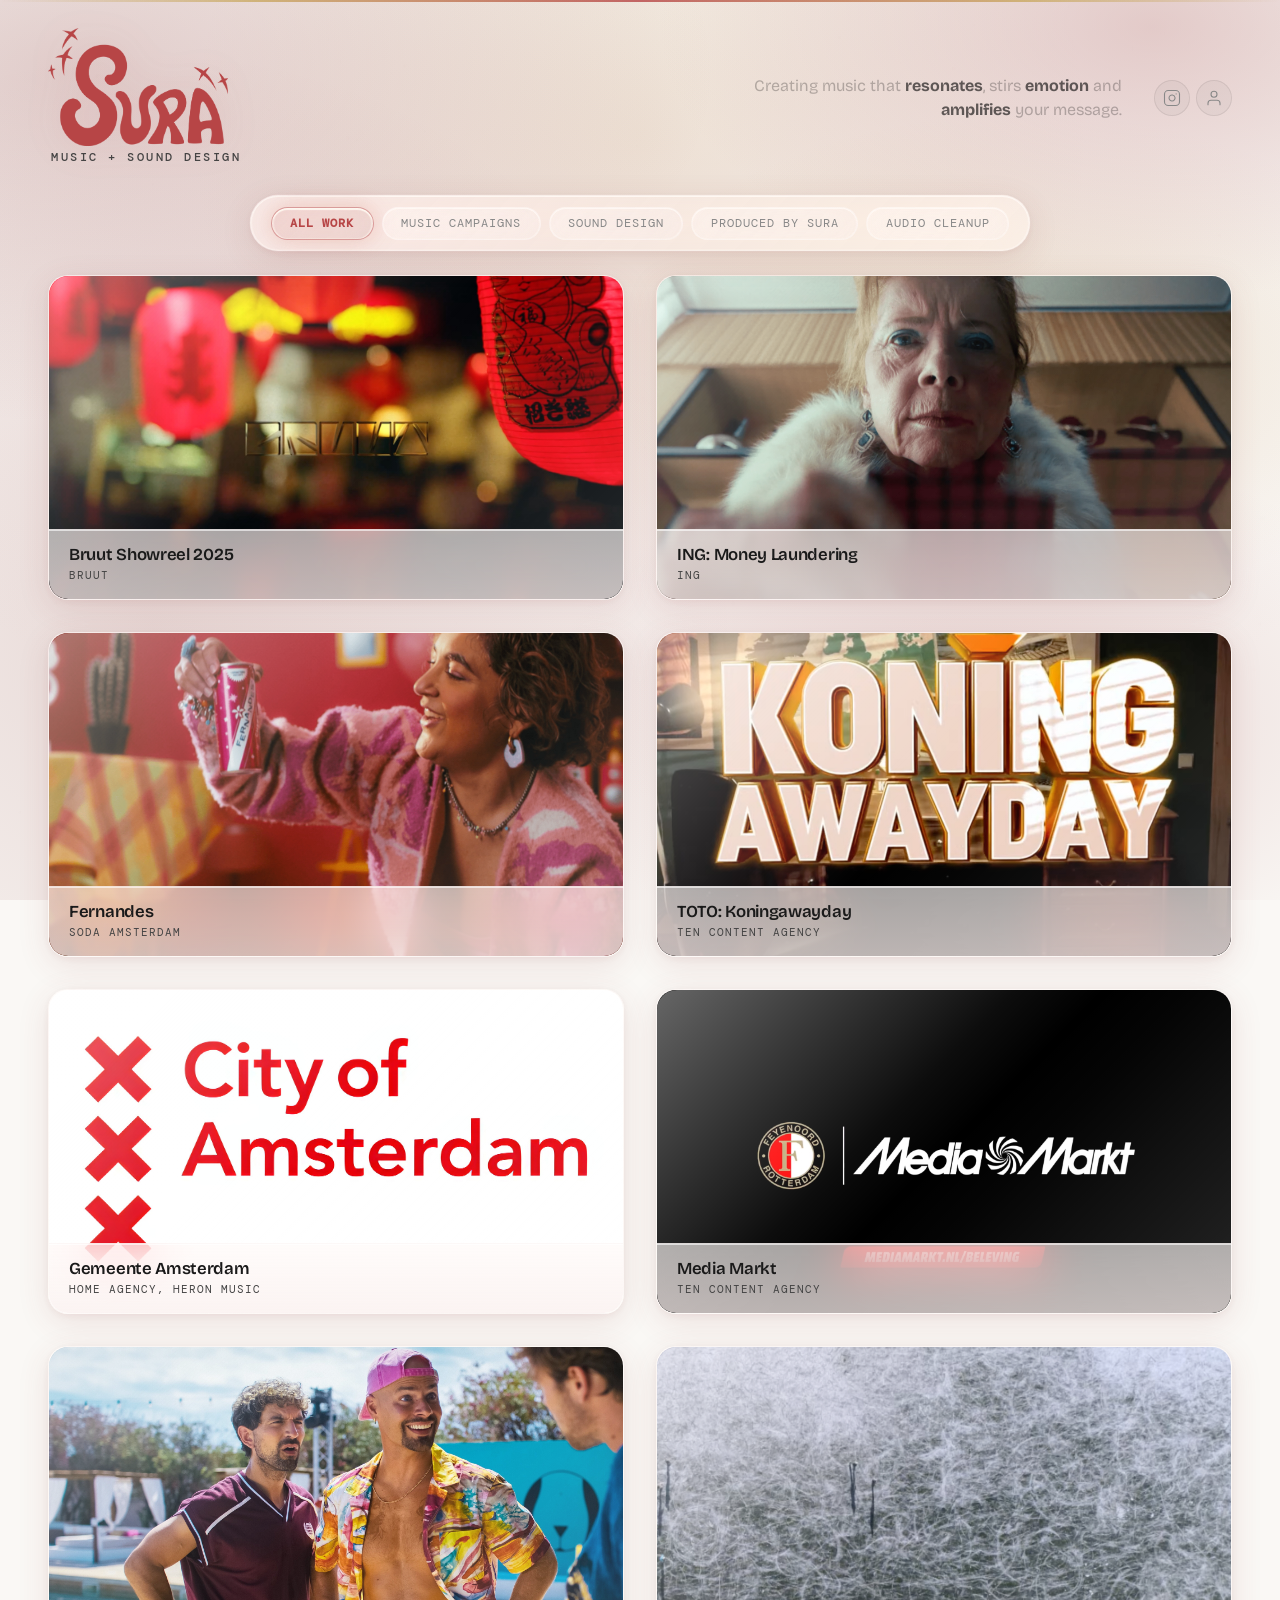
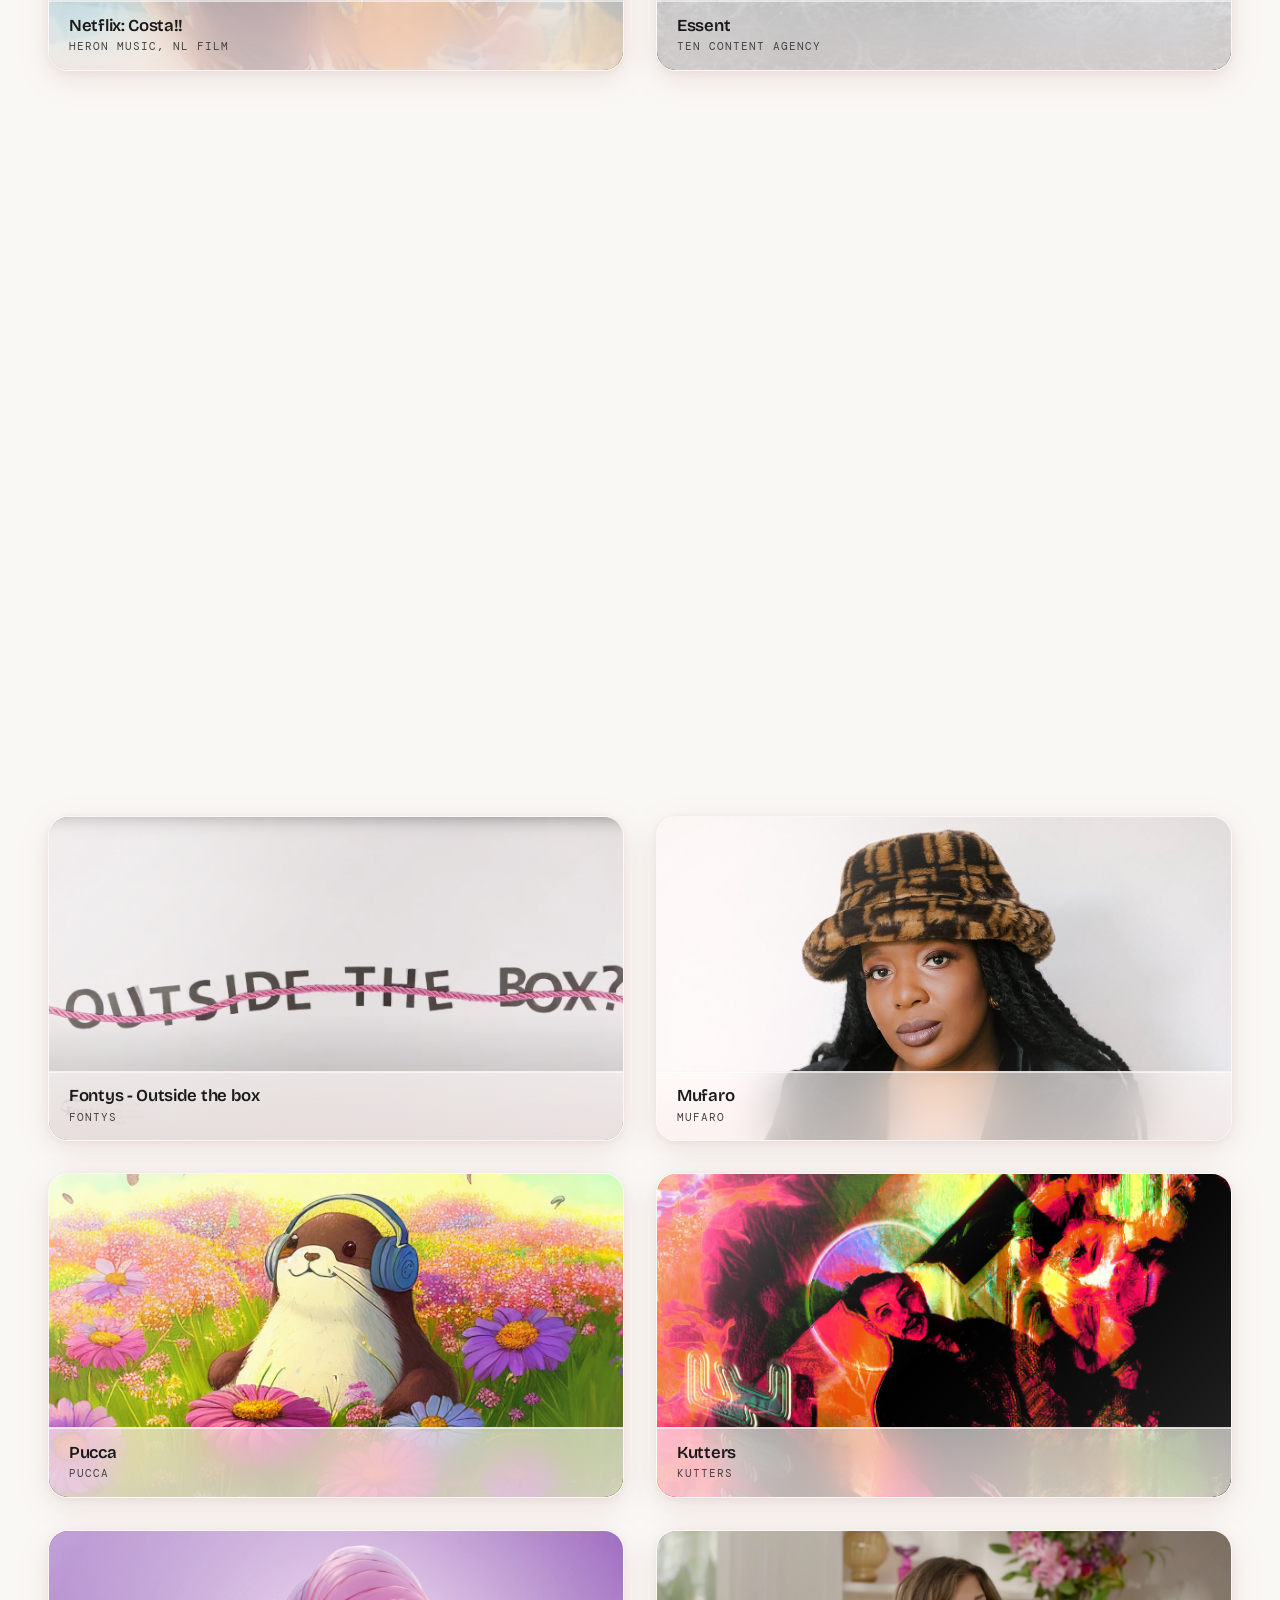
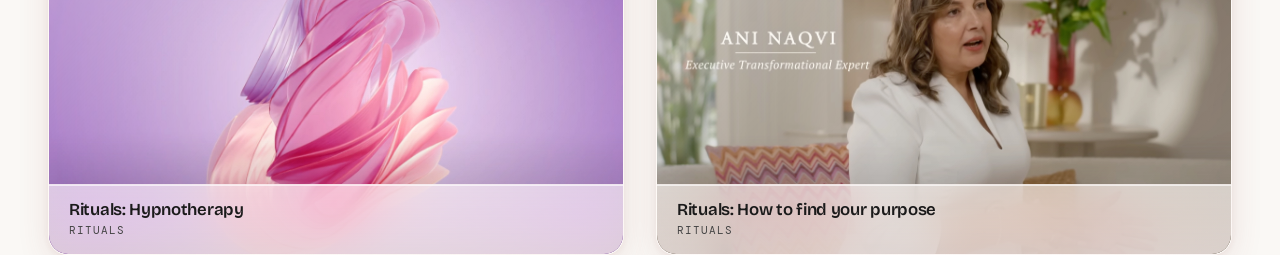
==== index.html @ f1d0661a "Add files via upload" ====
<!DOCTYPE html>
<html lang="en">
<head>
    <meta charset="UTF-8">
    <meta name="viewport" content="width=device-width, initial-scale=1.0">
    <title>Made By Sura — Music + Sound Design</title>
    <meta name="description" content="Sura creates music that resonates, stirs emotion and amplifies your message. Music composition and sound design for commercials, film, and digital content.">
    <meta property="og:title" content="Made By Sura — Music + Sound Design">
    <meta property="og:description" content="Creating music that resonates, stirs emotion and amplifies your message.">
    <meta property="og:image" content="assets/images/sura-logo-red.png">
    <meta property="og:type" content="website">
    <link rel="stylesheet" href="styles.css">
    <link rel="preconnect" href="https://fonts.googleapis.com">
    <link rel="preconnect" href="https://fonts.gstatic.com" crossorigin>
    <link href="https://fonts.googleapis.com/css2?family=Bricolage+Grotesque:opsz,wght@12..96,200..800&family=Plus+Jakarta+Sans:wght@200;300;400;500;600;700;800&family=DM+Mono:ital,wght@0,300;0,400;0,500;1,300;1,400;1,500&display=swap" rel="stylesheet" media="print" onload="this.media='all'">
    <noscript><link href="https://fonts.googleapis.com/css2?family=Bricolage+Grotesque:opsz,wght@12..96,200..800&family=Plus+Jakarta+Sans:wght@200;300;400;500;600;700;800&family=DM+Mono:ital,wght@0,300;0,400;0,500;1,300;1,400;1,500&display=swap" rel="stylesheet"></noscript>
    <link rel="dns-prefetch" href="https://www.youtube.com">
    <link rel="dns-prefetch" href="https://vimeo.com">
    <link rel="dns-prefetch" href="https://open.spotify.com">
    <link rel="preload" as="image" href="assets/images/sura-logo-red.png">
    <link rel="icon" type="image/png" href="assets/images/sura-logo-red.png">
    <link rel="apple-touch-icon" href="assets/images/sura-logo-red.png">
</head>
<body>
    <!-- Noise Particle Canvas -->
    <canvas class="noise-canvas" id="noiseCanvas" aria-hidden="true"></canvas>

    <!-- Main Wrapper -->
    <div class="main-wrapper">
        <!-- Header -->
        <header class="header">
            <div class="header-content">
                <div class="header-brand">
                    <h1 class="sr-only">Sura — Music + Sound Design</h1>
                    <img src="assets/images/sura-logo-red.png" alt="Sura" class="header-logo-img" />
                    <span class="header-subtitle">Music + Sound Design</span>
                </div>
                <p class="header-tagline">Creating music that <strong>resonates</strong>, stirs <strong>emotion</strong> and <strong>amplifies</strong> your message.</p>
                <div class="header-icons">
                    <a href="https://www.instagram.com/listentosura/" target="_blank" class="contact-link" title="Instagram">
                        <svg width="18" height="18" viewBox="0 0 24 24" fill="none" stroke="currentColor" stroke-width="1.5" stroke-linecap="round" stroke-linejoin="round">
                            <rect x="2" y="2" width="20" height="20" rx="5" ry="5"/>
                            <path d="M16 11.37A4 4 0 1 1 12.63 8 4 4 0 0 1 16 11.37z"/>
                            <line x1="17.5" y1="6.5" x2="17.51" y2="6.5"/>
                        </svg>
                    </a>
                    <button class="contact-link about-icon-btn" id="aboutBtnHeader" title="About">
                        <svg width="18" height="18" viewBox="0 0 24 24" fill="none" stroke="currentColor" stroke-width="1.5" stroke-linecap="round" stroke-linejoin="round">
                            <path d="M20 21v-2a4 4 0 0 0-4-4H8a4 4 0 0 0-4 4v2"/>
                            <circle cx="12" cy="7" r="4"/>
                        </svg>
                    </button>
                </div>
            </div>
            <!-- Mobile filter dropdown -->
            <div class="header-right">
                <div class="filter-dropdown" id="filterDropdown">
                    <button class="filter-toggle" id="filterToggle">
                        <span class="filter-current">All Work</span>
                        <svg width="12" height="12" viewBox="0 0 24 24" fill="none" stroke="currentColor" stroke-width="2">
                            <polyline points="6,9 12,15 18,9"/>
                        </svg>
                    </button>
                    <div class="filter-menu" id="filterMenu">
                        <button class="filter-option active" data-category="all">All Work</button>
                        <button class="filter-option" data-category="music-campaigns">Music Campaigns</button>
                        <button class="filter-option" data-category="sound-design">Sound Design</button>
                        <button class="filter-option" data-category="produced">Produced by Sura</button>
                        <button class="filter-option" data-category="audio-cleanup">Audio Cleanup</button>
                    </div>
                </div>
            </div>
        </header>

        <!-- Main Content -->
        <main class="main-content">
            <!-- Sticky Pill Filter Bar -->
            <div class="category-filter-bar" id="categoryFilterBar">
                <button class="filter-btn active" data-category="all">All Work</button>
                <button class="filter-btn" data-category="music-campaigns">Music Campaigns</button>
                <button class="filter-btn" data-category="sound-design">Sound Design</button>
                <button class="filter-btn" data-category="produced">Produced by Sura</button>
                <button class="filter-btn" data-category="audio-cleanup">Audio Cleanup</button>
            </div>

                <!-- Vertical Grid - Original Carrd Order -->
                <div class="work-grid">
                    <!-- 1. Bruut Showreel 2025 -->
                    <article class="work-item reveal project-item liquid-glass" data-category="music-campaigns" data-category-secondary="sound-design" data-title="Bruut Showreel 2025" data-client="Bruut" data-contribution="Music & Sound Design" data-description="I was asked by Bruut to provide their showreel with a track that captures the meaning of their brand. Bruut translates to raw, savage and rough. With this in mind I tried to capture the essence of the brand in the music." data-url="https://www.youtube.com/watch?v=PY-cKMC04q8">
                        <div class="work-image">
                            <img src="assets/images/container20.jpg" alt="Bruut Showreel 2025" loading="lazy">
                            <div class="play-overlay" data-url="https://www.youtube.com/watch?v=PY-cKMC04q8">
                                <a href="https://www.youtube.com/watch?v=PY-cKMC04q8" class="play-button play-btn">
                                    <svg width="24" height="24" viewBox="0 0 24 24" fill="currentColor">
                                        <polygon points="5,3 19,12 5,21"/>
                                    </svg>
                                </a>
                                <span class="work-category">Watch</span>
                            </div>
                        </div>
                        <div class="work-info">
                            <h3>Bruut Showreel 2025</h3>
                            <p>Bruut</p>
                        </div>
                    </article>

                    <!-- 2. ING: Money Laundering -->
                    <article class="work-item reveal project-item liquid-glass" data-category="music-campaigns" data-title="ING: Money Laundering" data-client="ING" data-director="Geerten Harmens" data-contribution="Music & Sound Design" data-description="Commercial for ING bank featuring original music composition and sound design work." data-url="https://www.youtube.com/watch?v=bEBZTneTXn4">
                        <div class="work-image">
                            <img src="assets/images/container01.jpg" alt="ING Commercial" loading="lazy">
                            <div class="play-overlay" data-url="https://www.youtube.com/watch?v=bEBZTneTXn4/">
                                <a href="https://www.youtube.com/watch?v=bEBZTneTXn4/" class="play-button play-btn">
                                    <svg width="24" height="24" viewBox="0 0 24 24" fill="currentColor">
                                        <polygon points="5,3 19,12 5,21"/>
                                    </svg>
                                </a>
                                <span class="work-category">Watch</span>
                            </div>
                        </div>
                        <div class="work-info">
                            <h3>ING: Money Laundering</h3>
                            <p>ING</p>
                        </div>
                    </article>

                    <!-- 3. Fernandes -->
                    <article class="work-item reveal liquid-glass" data-category="music-campaigns" data-title="Fernandes" data-client="Soda Amsterdam" data-director="Geerten Harmens" data-sound-design="Luuk van de Mosselaer" data-contribution="Music" data-description="Music and sound design work for Fernandes commercial campaign." data-url="https://vimeo.com/728154435">
                        <div class="work-image">
                            <img src="assets/images/container06.jpg" alt="Fernandes" loading="lazy">
                            <div class="play-overlay" data-url="https://vimeo.com/728154435">
                                <a href="https://vimeo.com/728154435" class="play-button play-btn">
                                    <svg width="24" height="24" viewBox="0 0 24 24" fill="currentColor">
                                        <polygon points="5,3 19,12 5,21"/>
                                    </svg>
                                </a>
                                <span class="work-category">Watch</span>
                            </div>
                        </div>
                        <div class="work-info">
                            <h3>Fernandes</h3>
                            <p>Soda Amsterdam</p>
                        </div>
                    </article>

                    <!-- 4. TOTO: Koningawayday -->
                    <article class="work-item reveal liquid-glass" data-category="music-campaigns" data-category-secondary="sound-design" data-title="TOTO: Koningawayday" data-client="Ten Content Agency" data-director="Geerten Harmens" data-contribution="Music & Sound Design" data-description="This was a fun one! My vision was to stay close to the UK punk sound to give it that grimey feel." data-url="https://www.youtube.com/watch?v=RvplftnFf9Q/">
                        <div class="work-image">
                            <img src="assets/images/TOTO_new.png" alt="TOTO Europe Tour" loading="lazy">
                            <div class="play-overlay" data-url="https://www.youtube.com/watch?v=RvplftnFf9Q">
                                <a href="https://www.youtube.com/watch?v=RvplftnFf9Q/" class="play-button play-btn">
                                    <svg width="24" height="24" viewBox="0 0 24 24" fill="currentColor">
                                        <polygon points="5,3 19,12 5,21"/>
                                    </svg>
                                </a>
                                <span class="work-category">Watch</span>
                            </div>
                        </div>
                        <div class="work-info">
                            <h3>TOTO: Koningawayday</h3>
                            <p>Ten Content Agency</p>
                        </div>
                    </article>

                    <!-- 5. Gemeente Amsterdam -->
                    <article class="work-item reveal liquid-glass" data-category="music-campaigns" data-title="Gemeente Amsterdam" data-client="Home Agency, Heron Music" data-contribution="Music & Sound Design" data-description="Creating awareness for throwing away your trash! In charge of music and final mix. Project completed for Heron Music." data-url="https://youtu.be/0gozNmyCues">
                        <div class="work-image">
                            <img src="assets/images/container11.jpg" alt="Gemeente Amsterdam" loading="lazy">
                            <div class="play-overlay" data-url="https://youtu.be/0gozNmyCues">
                                <a href="https://youtu.be/0gozNmyCues" class="play-button play-btn">
                                    <svg width="24" height="24" viewBox="0 0 24 24" fill="currentColor">
                                        <polygon points="5,3 19,12 5,21"/>
                                    </svg>
                                </a>
                                <span class="work-category">Watch</span>
                            </div>
                        </div>
                        <div class="work-info">
                            <h3>Gemeente Amsterdam</h3>
                            <p>Home Agency, Heron Music</p>
                        </div>
                    </article>

                    <!-- 6. Media Markt -->
                    <article class="work-item reveal liquid-glass" data-category="music-campaigns" data-title="Media Markt" data-client="Ten Content Agency" data-contribution="Music & Sound Design" data-description="Music and sound design for Media Markt commercial." data-url="https://www.youtube.com/watch?v=DF-vWEe2dIY">
                        <div class="work-image">
                            <img src="assets/images/Mediamarkt.png" alt="Media Markt" loading="lazy">
                            <div class="play-overlay" data-url="https://www.youtube.com/watch?v=DF-vWEe2dIY">
                                <a href="https://www.youtube.com/watch?v=DF-vWEe2dIY" class="play-button play-btn">
                                    <svg width="24" height="24" viewBox="0 0 24 24" fill="currentColor">
                                        <polygon points="5,3 19,12 5,21"/>
                                    </svg>
                                </a>
                                <span class="work-category">Watch</span>
                            </div>
                        </div>
                        <div class="work-info">
                            <h3>Media Markt</h3>
                            <p>Ten Content Agency</p>
                        </div>
                    </article>

                    <!-- 7. Netflix: Costa!! -->
                    <article class="work-item reveal liquid-glass" data-category="music-campaigns" data-title="Netflix: Costa!!" data-client="Heron Music, NL FILM" data-contribution="Music Composition" data-description="Worked on a lot of musical cues in the new series costa!! which is out now on netflix. Project completed for Heron Music." data-url="https://www.youtube.com/watch?v=XPCjUmwGTTo/">
                        <div class="work-image">
                            <img src="assets/images/costa.jpg" alt="Netflix Costa" loading="lazy">
                            <div class="play-overlay" data-url="https://www.youtube.com/watch?v=XPCjUmwGTTo/">
                                <a href="https://www.youtube.com/watch?v=XPCjUmwGTTo/" class="play-button play-btn">
                                    <svg width="24" height="24" viewBox="0 0 24 24" fill="currentColor">
                                        <polygon points="5,3 19,12 5,21"/>
                                    </svg>
                                </a>
                                <span class="work-category">Watch trailer</span>
                            </div>
                        </div>
                        <div class="work-info">
                            <h3>Netflix: Costa!!</h3>
                            <p>Heron Music, NL FILM</p>
                        </div>
                    </article>

                    <!-- 8. Essent -->
                    <article class="work-item reveal liquid-glass" data-category="sound-design" data-title="Essent" data-client="Ten Content Agency" data-contribution="Sound Design" data-description="Sound design work for Essent commercial." data-url="https://www.youtube.com/watch?v=iBiEfh2bDgs/">
                        <div class="work-image">
                            <img src="assets/images/container18.jpg" alt="Essent" loading="lazy">
                            <div class="play-overlay" data-url="https://www.youtube.com/watch?v=iBiEfh2bDgs/">
                                <a href="https://www.youtube.com/watch?v=iBiEfh2bDgs/" class="play-button play-btn">
                                    <svg width="24" height="24" viewBox="0 0 24 24" fill="currentColor">
                                        <polygon points="5,3 19,12 5,21"/>
                                    </svg>
                                </a>
                                <span class="work-category">Watch</span>
                            </div>
                        </div>
                        <div class="work-info">
                            <h3>Essent</h3>
                            <p>Ten Content Agency</p>
                        </div>
                    </article>

                    <!-- 9. IZ - Big Dreams -->
                    <article class="work-item reveal liquid-glass" data-category="sound-design" data-title="IZ - Big Dreams" data-client="IZ" data-director="Geerten Harmens" data-contribution="Sound Design" data-description="Sound design for music video. Directed by Geerten Harmens." data-url="https://www.youtube.com/watch?v=4jD8y261rmc/">
                        <div class="work-image">
                            <img src="assets/images/container16.jpg" alt="IZ - Big Dreams" loading="lazy">
                            <div class="play-overlay" data-url="https://www.youtube.com/watch?v=4jD8y261rmc/">
                                <a href="https://www.youtube.com/watch?v=4jD8y261rmc/" class="play-button play-btn">
                                    <svg width="24" height="24" viewBox="0 0 24 24" fill="currentColor">
                                        <polygon points="5,3 19,12 5,21"/>
                                    </svg>
                                </a>
                                <span class="work-category">Watch</span>
                            </div>
                        </div>
                        <div class="work-info">
                            <h3>IZ - Big Dreams</h3>
                            <p>IZ</p>
                        </div>
                    </article>

                    <!-- 10. Ghetts - Twin Sister -->
                    <article class="work-item reveal liquid-glass" data-category="sound-design" data-title="Ghetts - Twin Sister" data-client="Ghetts" data-director="Geerten Harmens" data-contribution="Sound Design" data-description="Sound design for music video. Directed by Geerten Harmens." data-url="https://www.youtube.com/watch?v=XPAp3sQkgmg/">
                        <div class="work-image">
                            <img src="assets/images/container15.jpg" alt="Ghetts - Twin Sister" loading="lazy">
                            <div class="play-overlay" data-url="https://www.youtube.com/watch?v=XPAp3sQkgmg/">
                                <a href="https://www.youtube.com/watch?v=XPAp3sQkgmg/" class="play-button play-btn">
                                    <svg width="24" height="24" viewBox="0 0 24 24" fill="currentColor">
                                        <polygon points="5,3 19,12 5,21"/>
                                    </svg>
                                </a>
                                <span class="work-category">Watch</span>
                            </div>
                        </div>
                        <div class="work-info">
                            <h3>Ghetts - Twin Sister</h3>
                            <p>Ghetts</p>
                        </div>
                    </article>

                    <!-- 13. IKEA x Van Gogh -->
                    <article class="work-item reveal liquid-glass" data-category="sound-design" data-title="IKEA x Van Gogh" data-client="IKEA" data-contribution="Sound Design & Mix" data-description="Created audio cutdowns, sound design and voice over mix! Project for Heron Music." data-url="https://www.youtube.com/watch?v=j48OzCGJeRM&list=PLCOFYd3VDvK84hM6dMkbL7tZQdPmnJQe9/">
                        <div class="work-image">
                            <img src="assets/images/container13.jpg" alt="IKEA x Van Gogh" loading="lazy">
                            <div class="play-overlay" data-url="https://www.youtube.com/watch?v=j48OzCGJeRM&list=PLCOFYd3VDvK84hM6dMkbL7tZQdPmnJQe9/">
                                <a href="https://www.youtube.com/watch?v=j48OzCGJeRM&list=PLCOFYd3VDvK84hM6dMkbL7tZQdPmnJQe9/" class="play-button play-btn">
                                    <svg width="24" height="24" viewBox="0 0 24 24" fill="currentColor">
                                        <polygon points="5,3 19,12 5,21"/>
                                    </svg>
                                </a>
                                <span class="work-category">Watch</span>
                            </div>
                        </div>
                        <div class="work-info">
                            <h3>IKEA x Van Gogh</h3>
                            <p>IKEA</p>
                        </div>
                    </article>

                    <!-- 11. Loredana - Oft Vertaut -->
                    <article class="work-item reveal liquid-glass" data-category="sound-design" data-title="Loredana - Oft Vertaut" data-client="Loredana" data-director="Geerten Harmens" data-contribution="Sound Design" data-description="Sound design for music video." data-url="https://www.youtube.com/watch?v=MuCMYTsoCUU/">
                        <div class="work-image">
                            <img src="assets/images/container07.jpg" alt="Loredana - Oft Vertaut" loading="lazy">
                            <div class="play-overlay" data-url="https://www.youtube.com/watch?v=MuCMYTsoCUU/">
                                <a href="https://www.youtube.com/watch?v=MuCMYTsoCUU/" class="play-button play-btn">
                                    <svg width="24" height="24" viewBox="0 0 24 24" fill="currentColor">
                                        <polygon points="5,3 19,12 5,21"/>
                                    </svg>
                                </a>
                                <span class="work-category">Watch</span>
                            </div>
                        </div>
                        <div class="work-info">
                            <h3>Loredana - Oft Vertaut</h3>
                            <p>Loredana</p>
                        </div>
                    </article>

                    <!-- 15. Fontys - Outside the box -->
                    <article class="work-item reveal liquid-glass" data-category="music-campaigns" data-title="Fontys - Outside the box" data-client="Fontys" data-contribution="Music & Sound Design" data-description="Designed a compelling leader for Fontys' promotional campaign." data-url="https://www.youtube.com/watch?v=eReDHtbOaAc/">
                        <div class="work-image">
                            <img src="assets/images/container08.jpg" alt="Fontys - Outside the box" loading="lazy">
                            <div class="play-overlay" data-url="https://www.youtube.com/watch?v=eReDHtbOaAc/">
                                <a href="https://www.youtube.com/watch?v=eReDHtbOaAc/" class="play-button play-btn">
                                    <svg width="24" height="24" viewBox="0 0 24 24" fill="currentColor">
                                        <polygon points="5,3 19,12 5,21"/>
                                    </svg>
                                </a>
                                <span class="work-category">Music & SFX</span>
                            </div>
                        </div>
                        <div class="work-info">
                            <h3>Fontys - Outside the box</h3>
                            <p>Fontys</p>
                        </div>
                    </article>

                    <!-- 16. Mufaro -->
                    <article class="work-item reveal liquid-glass" data-category="produced" data-title="Mufaro" data-client="Mufaro" data-contribution="Executive Producer" data-description="Executive produced Mufaro's first EP." data-url="https://open.spotify.com/album/1NE21Tiitf0unIlXMnSJXf?si=ZfLI7ZlsTaqyZBI9oVOtqA/">
                        <div class="work-image">
                            <img src="assets/images/container19.jpg" alt="Mufaro" loading="lazy">
                            <div class="play-overlay" data-url="https://open.spotify.com/album/1NE21Tiitf0unIlXMnSJXf?si=ZfLI7ZlsTaqyZBI9oVOtqA/">
                                <a href="https://open.spotify.com/album/1NE21Tiitf0unIlXMnSJXf?si=ZfLI7ZlsTaqyZBI9oVOtqA/" class="play-button play-btn">
                                    <svg width="24" height="24" viewBox="0 0 24 24" fill="currentColor">
                                        <path d="M12 3C7.58 3 4 6.58 4 11v7c0 1.1.9 2 2 2h2c1.1 0 2-.9 2-2v-4c0-1.1-.9-2-2-2H6v-1c0-3.31 2.69-6 6-6s6 2.69 6 6v1h-2c-1.1 0-2 .9-2 2v4c0 1.1.9 2 2 2h2c1.1 0 2-.9 2-2v-7c0-4.42-3.58-8-8-8z"/>
                                    </svg>
                                </a>
                                <span class="work-category">Listen</span>
                            </div>
                        </div>
                        <div class="work-info">
                            <h3>Mufaro</h3>
                            <p>Mufaro</p>
                        </div>
                    </article>

                    <!-- 17. Pucca -->
                    <article class="work-item reveal liquid-glass" data-category="produced" data-title="Pucca" data-client="Pucca" data-contribution="Artist" data-description="Garnered over 20 million plays with my lofi hiphop profile called 'pucca'." data-url="https://open.spotify.com/artist/6kLGnSLqv3I3NPOTdmm5lA?si=QmZIQP6QSZSvzglH6q1WPA/">
                        <div class="work-image">
                            <img src="assets/images/container09.jpg" alt="Pucca" loading="lazy">
                            <div class="play-overlay" data-url="https://open.spotify.com/artist/6kLGnSLqv3I3NPOTdmm5lA?si=QmZIQP6QSZSvzglH6q1WPA/">
                                <a href="https://open.spotify.com/artist/6kLGnSLqv3I3NPOTdmm5lA?si=QmZIQP6QSZSvzglH6q1WPA/" class="play-button play-btn">
                                    <svg width="24" height="24" viewBox="0 0 24 24" fill="currentColor">
                                        <path d="M12 3C7.58 3 4 6.58 4 11v7c0 1.1.9 2 2 2h2c1.1 0 2-.9 2-2v-4c0-1.1-.9-2-2-2H6v-1c0-3.31 2.69-6 6-6s6 2.69 6 6v1h-2c-1.1 0-2 .9-2 2v4c0 1.1.9 2 2 2h2c1.1 0 2-.9 2-2v-7c0-4.42-3.58-8-8-8z"/>
                                    </svg>
                                </a>
                                <span class="work-category">Listen</span>
                            </div>
                        </div>
                        <div class="work-info">
                            <h3>Pucca</h3>
                            <p>Pucca</p>
                        </div>
                    </article>

                    <!-- 18. Kutters -->
                    <article class="work-item reveal liquid-glass" data-category="produced" data-title="Kutters" data-client="Kutters" data-contribution="Artist" data-description="Collaborative exploration of noise music through loud, quirky soundscapes." data-url="https://bandcamp.com/EmbeddedPlayer/album=1581903700/size=large/bgcol=ffffff/linkcol=0687f5/tracklist=false/transparent=true/" data-embed-type="bandcamp">
                        <div class="work-image">
                            <img src="assets/images/container05.jpg" alt="Kutters Music" loading="lazy">
                            <div class="play-overlay" data-url="https://bandcamp.com/EmbeddedPlayer/album=1581903700/size=large/bgcol=ffffff/linkcol=0687f5/tracklist=false/transparent=true/">
                                <a href="https://bommel.bandcamp.com/album/hie" class="play-button play-btn">
                                    <svg width="24" height="24" viewBox="0 0 24 24" fill="currentColor">
                                        <path d="M12 3C7.58 3 4 6.58 4 11v7c0 1.1.9 2 2 2h2c1.1 0 2-.9 2-2v-4c0-1.1-.9-2-2-2H6v-1c0-3.31 2.69-6 6-6s6 2.69 6 6v1h-2c-1.1 0-2 .9-2 2v4c0 1.1.9 2 2 2h2c1.1 0 2-.9 2-2v-7c0-4.42-3.58-8-8-8z"/>
                                    </svg>
                                </a>
                                <span class="work-category">Listen</span>
                            </div>
                        </div>
                        <div class="work-info">
                            <h3>Kutters</h3>
                            <p>Kutters</p>
                        </div>
                    </article>

                    <!-- Rituals: Hypnotherapy -->
                    <article class="work-item reveal liquid-glass" data-category="audio-cleanup" data-title="Rituals: Hypnotherapy" data-client="Rituals" data-contribution="Audio Cleanup & Mix" data-description="Performed audio cleanup and mix to meet the industry standard. Project completed for Heron Music." data-url="https://www.youtube.com/watch?v=5FppM1vHG0M&list=PLCOFYd3VDvK82tP8ORDPtXi7zg_ZrvQQY&index=1&t=1s/">
                        <div class="work-image">
                            <img src="assets/images/container12.jpg" alt="Rituals Hypnotherapy" loading="lazy">
                            <div class="play-overlay" data-url="https://www.youtube.com/watch?v=5FppM1vHG0M&list=PLCOFYd3VDvK82tP8ORDPtXi7zg_ZrvQQY&index=1&t=1s/">
                                <a href="https://www.youtube.com/watch?v=5FppM1vHG0M&list=PLCOFYd3VDvK82tP8ORDPtXi7zg_ZrvQQY&index=1&t=1s/" class="play-button play-btn">
                                    <svg width="24" height="24" viewBox="0 0 24 24" fill="currentColor">
                                        <polygon points="5,3 19,12 5,21"/>
                                    </svg>
                                </a>
                                <span class="work-category">Watch</span>
                            </div>
                        </div>
                        <div class="work-info">
                            <h3>Rituals: Hypnotherapy</h3>
                            <p>Rituals</p>
                        </div>
                    </article>

                    <!-- Rituals: How to find your purpose -->
                    <article class="work-item reveal liquid-glass" data-category="audio-cleanup" data-title="Rituals: How to find your purpose" data-client="Rituals" data-contribution="Audio Cleanup & Mix" data-description="Performed audio cleanup and did the final mix. Project completed for Heron Music." data-url="https://www.youtube.com/watch?v=kJ0hsBdU9s4&list=PLCOFYd3VDvK__6THjQPVlj5jefP-rkkMB/">
                        <div class="work-image">
                            <img src="assets/images/container14.jpg" alt="Rituals How to find your purpose" loading="lazy">
                            <div class="play-overlay" data-url="https://www.youtube.com/watch?v=kJ0hsBdU9s4&list=PLCOFYd3VDvK__6THjQPVlj5jefP-rkkMB/">
                                <a href="https://www.youtube.com/watch?v=kJ0hsBdU9s4&list=PLCOFYd3VDvK__6THjQPVlj5jefP-rkkMB/" class="play-button play-btn">
                                    <svg width="24" height="24" viewBox="0 0 24 24" fill="currentColor">
                                        <polygon points="5,3 19,12 5,21"/>
                                    </svg>
                                </a>
                                <span class="work-category">Watch</span>
                            </div>
                        </div>
                        <div class="work-info">
                            <h3>Rituals: How to find your purpose</h3>
                            <p>Rituals</p>
                        </div>
                    </article>
                </div>
            </section>
        </main>
    </div>

    <!-- About Modal -->
    <div class="about-modal-overlay" id="aboutModal" role="dialog" aria-modal="true" aria-label="About Sura">
        <div class="about-modal liquid-glass">
            <button class="about-modal-close" id="aboutModalClose" aria-label="Close">
                <svg width="20" height="20" viewBox="0 0 24 24" fill="none" stroke="currentColor" stroke-width="2">
                    <path d="M18 6L6 18M6 6l12 12"/>
                </svg>
            </button>
            <div class="about-card">
                <div class="about-card-left">
                    <div class="about-photo">
                        <img src="assets/images/image01.jpg" alt="Daniel Kuiters // Sura" loading="lazy">
                    </div>
                </div>
                <div class="about-card-right">
                    <h2>Daniel Kuiters // Sura</h2>
                    <p class="about-subtitle">Music Composer & Sound Designer</p>
                    <p class="about-description">
                        I create original music and sound design for video, ads, and media projects under the name Sura, a playful reference to my Dutch surname (Kuit means "calf," Sura means the same in Latin).
                    </p>
                    <p class="about-description">
                        With a background in Media Entertainment Management and 10 years of hands-on production experience, I work with a trusted network of musicians and creatives to deliver the right sonic identity for your project.
                    </p>
                    <p class="about-description">
                        Whether you have a clear vision or you're still exploring possibilities, I'm here to collaborate and make your project sound memorable.
                    </p>
                    <div class="about-contact">
                        <div class="about-contact-box">
                            <span class="contact-header">let's connect</span>
                            <div class="contact-details">
                                <a href="mailto:listentosura@gmail.com" class="contact-link" title="Email">
                                    listentosura@gmail.com
                                </a>
                                <span class="contact-divider">•</span>
                                <a href="tel:+31617331873" class="contact-link" title="Phone">
                                    +31 6 17 33 18 73
                                </a>
                            </div>
                        </div>
                    </div>
                </div>
            </div>
        </div>
    </div>

    <!-- Project Detail Modal -->
    <div class="project-modal-overlay" id="projectModal" role="dialog" aria-modal="true" aria-label="Project details">
        <div class="project-modal-nav-container">
            <button class="project-modal-nav project-modal-prev" id="projectModalPrev" aria-label="Previous project">
                <svg width="18" height="18" viewBox="0 0 24 24" fill="none" stroke="currentColor" stroke-width="1.5">
                    <polyline points="15,18 9,12 15,6"/>
                </svg>
            </button>
            <button class="project-modal-nav project-modal-next" id="projectModalNext" aria-label="Next project">
                <svg width="18" height="18" viewBox="0 0 24 24" fill="none" stroke="currentColor" stroke-width="1.5">
                    <polyline points="9,6 15,12 9,18"/>
                </svg>
            </button>
        </div>
        <div class="project-modal liquid-glass">
            <button class="project-modal-close" id="projectModalClose" aria-label="Close">
                <svg width="20" height="20" viewBox="0 0 24 24" fill="none" stroke="currentColor" stroke-width="2">
                    <path d="M18 6L6 18M6 6l12 12"/>
                </svg>
            </button>
            <div class="project-modal-content">
                <div class="project-modal-video">
                    <iframe id="projectVideoEmbed" src="" frameborder="0" allow="accelerometer; autoplay; clipboard-write; encrypted-media; gyroscope; picture-in-picture" allowfullscreen loading="lazy"></iframe>
                </div>
                <div class="project-modal-info">
                    <h2 class="project-title"></h2>
                    <div class="project-meta">
                        <p class="project-client"><span class="meta-label">Client:</span> <span class="meta-value"></span></p>
                        <p class="project-director"><span class="meta-label">Director:</span> <span class="meta-value"></span></p>
                        <p class="project-sound-design"><span class="meta-label">Sound Design:</span> <span class="meta-value"></span></p>
                        <p class="project-contribution"><span class="meta-label">Contribution:</span> <span class="meta-value"></span></p>
                    </div>
                    <p class="project-description"></p>
                </div>
            </div>
        </div>
    </div>

    <!-- Video Modal -->
    <div class="video-modal" id="videoModal">
        <div class="video-modal-content">
            <button class="video-modal-close" id="videoModalClose">
                <svg width="24" height="24" viewBox="0 0 24 24" fill="none" stroke="currentColor" stroke-width="2">
                    <path d="M18 6L6 18M6 6l12 12"/>
                </svg>
            </button>
            <div class="video-modal-video">
                <iframe id="videoEmbed" src="" frameborder="0" allow="accelerometer; autoplay; clipboard-write; encrypted-media; gyroscope; picture-in-picture" allowfullscreen loading="lazy"></iframe>
            </div>
            <div class="video-error-fallback" id="videoErrorFallback" style="display: none;">
                <div class="error-content">
                    <p class="error-message">Er is een fout opgetreden bij het laden van de video</p>
                    <a href="#" class="error-retry-btn" id="errorRetryBtn">Probeer opnieuw</a>
                    <a href="#" class="error-direct-link" id="errorDirectLink">Open in YouTube</a>
                </div>
            </div>
        </div>
    </div>

    <script src="script.js" defer></script>
</body>
</html>
---- styles.css ----
/* ============================================
   Sura Portfolio v2.0 - Vertical Scroll
   White Theme, Sidebar Layout, Noise Particles
   ============================================ */

/* CSS Variables */
:root {
    --color-bg: #faf8f5;
    --color-bg-light: #f5e6e6;
    --color-bg-lighter: #f8f0f0;
    --color-text: #1a1a1a;
    --color-text-muted: #888888;
    --color-text-light: #444444;
    --color-accent: #b74546;
    --color-accent-hover: #c95455;
    --color-accent-dark: #8b3a3b;
    --color-accent-gold: #c9a962;
    --color-border: rgba(255, 255, 255, 0.4);
    
    --font-main: 'Plus Jakarta Sans', -apple-system, BlinkMacSystemFont, sans-serif;
    --font-display: 'Bricolage Grotesque', -apple-system, BlinkMacSystemFont, sans-serif;
    --font-mono: 'DM Mono', monospace;
    
    --transition-fast: 0.2s cubic-bezier(0.4, 0, 0.2, 1);
    --transition-medium: 0.4s cubic-bezier(0.4, 0, 0.2, 1);
    --transition-slow: 0.6s cubic-bezier(0.4, 0, 0.2, 1);
    
    --spacing-xs: 0.5rem;
    --spacing-sm: 1rem;
    --spacing-md: 2rem;
    --spacing-lg: 4rem;
    --spacing-xl: 6rem;

    /* === Liquid Glass Design System v2.0 === */
    --glass-blur: 28px;
    --glass-blur-heavy: 40px;
    --glass-blur-light: 16px;
    --glass-saturate: 180%;
    --glass-brightness: 105%;

    /* Glass surface tiers — warm rose-cream tints */
    --glass-bg: rgba(250, 240, 238, 0.5);
    --glass-bg-heavy: rgba(252, 244, 242, 0.72);
    --glass-bg-light: rgba(250, 240, 238, 0.3);

    /* Glass edge system */
    --glass-border: 1px solid rgba(255, 255, 255, 0.5);
    --glass-border-subtle: 1px solid rgba(255, 255, 255, 0.3);
    --glass-border-bright: 1px solid rgba(255, 255, 255, 0.7);

    /* Specular edge highlights — warm-tinted */
    --glass-specular: inset 0 1px 0 0 rgba(255, 250, 245, 0.85),
                      inset 0 -1px 0 0 rgba(255, 248, 240, 0.25),
                      inset 1px 0 0 0 rgba(255, 250, 245, 0.35),
                      inset -1px 0 0 0 rgba(255, 250, 245, 0.35);
    --glass-specular-strong: inset 0 2px 1px 0 rgba(255, 250, 242, 0.9),
                             inset 0 -1px 1px 0 rgba(255, 248, 240, 0.3),
                             inset 2px 0 1px 0 rgba(255, 250, 242, 0.4),
                             inset -2px 0 1px 0 rgba(255, 250, 242, 0.4);

    /* Depth shadows — deeper burgundy undertones */
    --glass-shadow: 0 8px 32px rgba(139, 58, 59, 0.12),
                    0 2px 8px rgba(139, 58, 59, 0.06);
    --glass-shadow-elevated: 0 24px 64px rgba(139, 58, 59, 0.18),
                             0 6px 20px rgba(139, 58, 59, 0.08);

    /* Radii */
    --glass-radius: 20px;
    --glass-radius-sm: 12px;
    --glass-radius-lg: 28px;
    --glass-radius-pill: 100px;

    /* Red accent as light through glass */
    --accent-glow-subtle: 0 0 15px rgba(183, 69, 70, 0.1);
    --accent-glow: 0 0 25px rgba(183, 69, 70, 0.2);
    --accent-glow-strong: 0 0 40px rgba(183, 69, 70, 0.3);
    --accent-border: rgba(183, 69, 70, 0.3);
    --accent-glass-bg: rgba(183, 69, 70, 0.08);
    --accent-glass-bg-strong: rgba(183, 69, 70, 0.14);
    
    /* Gold accent */
    --gold-glow: 0 0 20px rgba(201, 169, 98, 0.25);
    --gold-border: rgba(201, 169, 98, 0.3);
    --gold-glass-bg: rgba(201, 169, 98, 0.08);
}

/* Reset */
*, *::before, *::after {
    margin: 0;
    padding: 0;
    box-sizing: border-box;
}

/* Screen reader only — visually hidden but accessible */
.sr-only {
    position: absolute;
    width: 1px;
    height: 1px;
    padding: 0;
    margin: -1px;
    overflow: hidden;
    clip: rect(0, 0, 0, 0);
    white-space: nowrap;
    border: 0;
}

html {
    scroll-behavior: smooth;
    font-size: 16px;
}

body {
    font-family: var(--font-main);
    font-weight: 400;
    line-height: 1.6;
    color: var(--color-text);
    background-color: var(--color-bg);
    background-image:
        radial-gradient(ellipse 85% 65% at 5% 8%, rgba(139, 58, 59, 0.22) 0%, transparent 60%),
        radial-gradient(ellipse 70% 55% at 90% 3%, rgba(200, 150, 150, 0.45) 0%, transparent 55%),
        radial-gradient(ellipse 60% 50% at 80% 40%, rgba(201, 169, 98, 0.2) 0%, transparent 55%),
        radial-gradient(ellipse 110% 90% at 50% 35%, rgba(220, 185, 185, 0.3) 0%, transparent 60%),
        radial-gradient(circle at 12% 70%, rgba(139, 58, 59, 0.16) 0%, transparent 45%),
        radial-gradient(circle at 50% 15%, rgba(201, 169, 98, 0.18) 0%, transparent 45%),
        radial-gradient(ellipse 65% 55% at 78% 80%, rgba(200, 150, 150, 0.35) 0%, transparent 55%),
        radial-gradient(ellipse 50% 40% at 30% 50%, rgba(201, 169, 98, 0.1) 0%, transparent 45%);
    background-attachment: fixed;
    background-size: 100% 100%;
    overflow-x: hidden;
}

body::before {
    content: '';
    position: fixed;
    top: 0;
    left: 0;
    right: 0;
    height: 2px;
    background: linear-gradient(90deg,
        transparent 0%,
        var(--color-accent-gold) 20%,
        var(--color-accent) 50%,
        var(--color-accent-gold) 80%,
        transparent 100%
    );
    z-index: 9999;
    opacity: 0.8;
}

h1, h2, h3 {
    font-family: var(--font-display);
}

a {
    text-decoration: none;
    color: inherit;
    cursor: pointer;
}

button {
    cursor: pointer;
    font-family: inherit;
}

input, textarea, select {
    cursor: text;
}

/* Noise Particle Canvas */
.noise-canvas {
    position: fixed;
    top: 0;
    left: 0;
    width: 100%;
    height: 100%;
    pointer-events: none;
    z-index: 0;
    opacity: 0.05;
}

/* ============================================
   Liquid Glass Utility
   ============================================ */
.liquid-glass {
    position: relative;
    background: var(--glass-bg);
    backdrop-filter: blur(var(--glass-blur)) saturate(var(--glass-saturate)) brightness(var(--glass-brightness));
    -webkit-backdrop-filter: blur(var(--glass-blur)) saturate(var(--glass-saturate)) brightness(var(--glass-brightness));
    border: var(--glass-border);
    box-shadow: var(--glass-specular), var(--glass-shadow);
}

.liquid-glass::after {
    content: '';
    position: absolute;
    inset: 0;
    border-radius: inherit;
    background: linear-gradient(
        135deg,
        rgba(255, 255, 255, 0.4) 0%,
        rgba(255, 255, 255, 0.05) 40%,
        transparent 50%,
        rgba(255, 255, 255, 0.02) 60%,
        rgba(255, 255, 255, 0.15) 100%
    );
    pointer-events: none;
    z-index: 1;
}

/* ============================================
   Glass Shimmer Animation
   ============================================ */
@keyframes glassShimmer {
    0%, 100% { background-position: -200% center; }
    50% { background-position: 200% center; }
}

.glass-shimmer::before {
    content: '';
    position: absolute;
    inset: 0;
    border-radius: inherit;
    background: linear-gradient(
        105deg,
        transparent 35%,
        rgba(255, 255, 255, 0.12) 42%,
        rgba(255, 255, 255, 0.22) 48%,
        rgba(201, 169, 98, 0.08) 50%,
        rgba(183, 69, 70, 0.06) 52%,
        rgba(255, 255, 255, 0.22) 58%,
        transparent 65%
    );
    background-size: 250% 100%;
    animation: glassShimmer 8s ease-in-out infinite;
    pointer-events: none;
    z-index: 2;
}

/* ============================================
   Sidebar Layout
   ============================================ */
.main-wrapper {
    min-height: 100vh;
}

/* Header — Transparent Landing */
.header {
    position: relative;
    z-index: 1100;
    background: transparent;
    border-bottom: none;
    padding: 1.75rem 3rem;
    overflow: visible;
}

.header-content {
    max-width: 1600px;
    margin: 0 auto;
    display: flex;
    align-items: center;
    gap: 2rem;
}

/* Brand: Logo + subtitle stacked */
.header-brand {
    display: flex;
    flex-direction: column;
    align-items: flex-start;
    gap: 0.15rem;
    flex-shrink: 0;
}

.header-logo-img {
    width: 180px;
    max-width: 180px;
    height: auto;
    display: block;
    filter: drop-shadow(0 0 20px rgba(183, 69, 70, 0.08));
}

.header-subtitle {
    font-family: var(--font-mono);
    font-size: 0.72rem;
    font-weight: 500;
    text-transform: uppercase;
    letter-spacing: 2.5px;
    color: var(--color-text-light);
    padding-left: 3px;
}

/* Tagline: fills the middle */
.header-tagline {
    font-family: var(--font-display);
    font-size: 1rem;
    font-weight: 400;
    color: rgba(0, 0, 0, 0.25);
    line-height: 1.5;
    text-align: right;
    margin: 0;
    margin-left: auto;
    max-width: 420px;
}

.header-tagline strong {
    font-weight: 700;
    color: rgba(0, 0, 0, 0.6);
}

/* Icons: far right */
.header-icons {
    display: flex;
    gap: 0.4rem;
    align-items: center;
    flex-shrink: 0;
}

.header-icons .contact-link {
    display: flex;
    align-items: center;
    justify-content: center;
    width: 36px;
    height: 36px;
    border-radius: 50%;
    color: var(--color-text-muted);
    background: rgba(0, 0, 0, 0.03);
    border: 1px solid rgba(0, 0, 0, 0.08);
    transition: all 0.3s ease;
    cursor: pointer;
    text-decoration: none;
}

.header-icons .contact-link:hover {
    color: var(--color-accent);
    background: rgba(183, 69, 70, 0.06);
    border-color: rgba(183, 69, 70, 0.2);
    transform: translateY(-2px);
}

.header-right {
    display: flex;
    align-items: center;
    gap: 1.5rem;
    overflow: visible;
}

.about-icon-btn {
    cursor: pointer;
    border: none;
    font-family: inherit;
}

/* Filter Dropdown */
.filter-dropdown {
    position: relative;
    display: none;
}

.filter-toggle {
    display: flex;
    align-items: center;
    gap: 0.5rem;
    padding: 0.6rem 1rem;
    background: var(--glass-bg-light);
    backdrop-filter: blur(var(--glass-blur-light)) saturate(150%);
    -webkit-backdrop-filter: blur(var(--glass-blur-light)) saturate(150%);
    border: var(--glass-border-subtle);
    border-radius: var(--glass-radius-pill);
    font-family: var(--font-mono);
    font-size: 0.75rem;
    text-transform: uppercase;
    letter-spacing: 1px;
    color: var(--color-text);
    cursor: pointer;
    transition: all var(--transition-fast);
    box-shadow: var(--glass-specular);
}

.filter-toggle:hover {
    background: var(--accent-glass-bg);
    border-color: var(--accent-border);
}

.filter-current {
    color: var(--color-accent);
    font-weight: 600;
    white-space: nowrap;
}

.filter-menu {
    position: absolute;
    top: calc(100% + 8px);
    left: 0;
    min-width: 200px;
    max-width: calc(100vw - 3rem);
    background: var(--glass-bg-heavy);
    backdrop-filter: blur(var(--glass-blur-heavy)) saturate(var(--glass-saturate));
    -webkit-backdrop-filter: blur(var(--glass-blur-heavy)) saturate(var(--glass-saturate));
    border: var(--glass-border);
    border-radius: var(--glass-radius);
    box-shadow: var(--glass-shadow-elevated), var(--glass-specular);
    padding: 0.5rem;
    opacity: 0;
    visibility: hidden;
    transform: translateY(-10px);
    transition: all var(--transition-fast);
    z-index: 1200;
}

.filter-dropdown.active .filter-menu {
    opacity: 1;
    visibility: visible;
    transform: translateY(0);
}

.filter-option {
    display: block;
    width: 100%;
    padding: 0.75rem 1rem;
    background: transparent;
    border: none;
    border-radius: 8px;
    font-family: var(--font-mono);
    font-size: 0.8rem;
    text-transform: uppercase;
    letter-spacing: 1px;
    color: var(--color-text-muted);
    text-align: left;
    cursor: pointer;
    transition: all var(--transition-fast);
    white-space: nowrap;
    overflow: hidden;
    text-overflow: ellipsis;
}

.filter-option:hover,
.filter-option.active {
    background: var(--accent-glass-bg);
    color: var(--color-accent);
}

/* Mobile Header */
@media (max-width: 900px) {
    .header {
        padding: 1.25rem 1.5rem;
    }

    .header-content {
        flex-wrap: wrap;
        gap: 0.75rem;
    }

    .header-tagline {
        display: none;
    }

    .header-right {
        gap: 0.75rem;
    }

    .filter-dropdown {
        display: block;
    }

}

@media (max-width: 600px) {
    .header {
        padding: 1rem 1.25rem;
    }

    .header-logo-img {
        width: 110px;
        max-width: 110px;
    }

    .header-subtitle {
        font-size: 0.5rem;
        letter-spacing: 2px;
    }

    .header-icons .contact-link {
        width: 32px;
        height: 32px;
    }

    .filter-toggle {
        padding: 0.6rem 1rem;
        font-size: 0.7rem;
    }

    .filter-menu {
        left: 0;
        right: auto;
        min-width: 180px;
    }
}

/* Main Content */
.main-content {
    max-width: 1600px;
    margin: 0 auto;
    padding: 0 3rem;
}

/* ============================================
   Creative About Modal
   ============================================ */
.about-modal-overlay {
    position: fixed;
    top: 0;
    left: 0;
    right: 0;
    bottom: 0;
    background: rgba(255, 255, 255, 0.6);
    backdrop-filter: blur(var(--glass-blur-heavy)) saturate(150%);
    -webkit-backdrop-filter: blur(var(--glass-blur-heavy)) saturate(150%);
    z-index: 2000;
    display: flex;
    align-items: center;
    justify-content: center;
    opacity: 0;
    visibility: hidden;
    transition: opacity 0.5s cubic-bezier(0.4, 0, 0.2, 1), visibility 0.5s cubic-bezier(0.4, 0, 0.2, 1);
}

.about-modal-overlay.active {
    opacity: 1;
    visibility: visible;
}

.about-modal {
    position: relative;
    width: 75%;
    max-width: 1400px;
    max-height: 88vh;
    overflow-y: auto;
    background: linear-gradient(135deg, rgba(255, 255, 255, 0.85) 0%, rgba(255, 250, 248, 0.9) 50%, rgba(255, 245, 245, 0.85) 100%);
    backdrop-filter: blur(var(--glass-blur-heavy)) saturate(140%) brightness(102%);
    -webkit-backdrop-filter: blur(var(--glass-blur-heavy)) saturate(140%) brightness(102%);
    border-radius: 32px;
    box-shadow: 
        0 4px 0 0 rgba(183, 69, 70, 0.1),
        0 20px 60px rgba(0, 0, 0, 0.08),
        inset 0 1px 0 0 rgba(255, 255, 255, 0.9),
        inset 0 -1px 0 0 rgba(255, 255, 255, 0.5);
    border: 1px solid rgba(255, 255, 255, 0.6);
    transform: translateY(40px) scale(0.96);
    opacity: 0;
    transition: transform 0.6s cubic-bezier(0.34, 1.56, 0.64, 1), opacity 0.6s cubic-bezier(0.34, 1.56, 0.64, 1);
    -webkit-font-smoothing: antialiased;
    -moz-osx-font-smoothing: grayscale;
}

.about-modal::before {
    content: '';
    position: absolute;
    top: 0;
    left: 0;
    right: 0;
    height: 4px;
    background: linear-gradient(90deg, transparent, var(--color-accent), transparent);
    border-radius: 32px 32px 0 0;
    opacity: 0.6;
}

.about-modal-overlay.active .about-modal {
    opacity: 1;
    transform: translateY(0) scale(1);
}

/* Decorative accent shapes */
.about-modal::after {
    content: '';
    position: absolute;
    bottom: -60px;
    right: -40px;
    width: 200px;
    height: 200px;
    background: radial-gradient(circle, rgba(183, 69, 70, 0.06) 0%, transparent 70%);
    pointer-events: none;
    z-index: -1;
}

.about-card {
    display: grid;
    grid-template-columns: 380px 1fr;
    gap: 3.5rem;
    padding: 3.5rem 4rem;
    position: relative;
}

/* Floating photo container */
.about-card-left {
    position: relative;
    display: flex;
    align-items: center;
    justify-content: center;
}

/* Decorative circle behind photo */
.about-card-left::before {
    content: '';
    position: absolute;
    width: 320px;
    height: 320px;
    border-radius: 50%;
    background: linear-gradient(135deg, rgba(183, 69, 70, 0.08) 0%, rgba(183, 69, 70, 0.02) 100%);
    animation: pulse-slow 4s ease-in-out infinite;
}

@keyframes pulse-slow {
    0%, 100% { transform: scale(1); opacity: 0.8; }
    50% { transform: scale(1.05); opacity: 1; }
}

.about-photo {
    position: relative;
    width: 320px;
    height: 380px;
    border-radius: 24px;
    overflow: hidden;
    border: 3px solid rgba(255, 255, 255, 0.8);
    box-shadow: 
        0 20px 50px rgba(0, 0, 0, 0.1),
        0 8px 20px rgba(183, 69, 70, 0.15),
        inset 0 1px 0 0 rgba(255, 255, 255, 0.9),
        inset 0 -1px 0 0 rgba(255, 255, 255, 0.3);
    transition: transform 0.4s cubic-bezier(0.4, 0, 0.2, 1), box-shadow 0.4s cubic-bezier(0.4, 0, 0.2, 1);
}

.about-photo:hover {
    transform: scale(1.02);
    box-shadow: 
        0 25px 60px rgba(0, 0, 0, 0.12),
        0 12px 30px rgba(183, 69, 70, 0.2),
        inset 0 1px 0 0 rgba(255, 255, 255, 0.9);
}

.about-photo img {
    width: 100%;
    height: 100%;
    object-fit: cover;
    object-position: center top;
    transition: transform 0.6s cubic-bezier(0.4, 0, 0.2, 1);
}

.about-photo:hover img {
    transform: scale(1.08);
}

/* Corner accent decorations */
.about-card-right {
    display: flex;
    flex-direction: column;
    justify-content: center;
    position: relative;
}

/* Decorative quote mark */
.about-card-right::before {
    content: '"';
    position: absolute;
    top: -20px;
    left: -10px;
    font-family: var(--font-display);
    font-size: 8rem;
    color: rgba(183, 69, 70, 0.06);
    line-height: 1;
    pointer-events: none;
}

.about-modal h2 {
    font-family: var(--font-display);
    font-size: 2.8rem;
    font-weight: 700;
    letter-spacing: -0.5px;
    color: var(--color-text);
    line-height: 1.1;
    margin-bottom: 0.5rem;
    text-transform: uppercase;
}

.about-modal h2::after {
    content: '';
    position: absolute;
    bottom: -8px;
    left: 0;
    width: 60px;
    height: 4px;
    background: var(--color-accent);
    border-radius: 2px;
}

.about-subtitle {
    font-family: var(--font-mono);
    font-size: 0.85rem;
    color: var(--color-accent);
    text-transform: uppercase;
    letter-spacing: 2px;
    margin-top: 1.5rem;
    margin-bottom: 1.8rem;
    font-weight: 500;
}

.about-description {
    font-size: 1.05rem;
    line-height: 1.85;
    color: var(--color-text-light);
    margin-bottom: 1.2rem;
    font-weight: 400;
}

/* Highlighted text span */
.about-description .highlight {
    color: var(--color-accent);
    font-weight: 500;
    position: relative;
}

.about-description .highlight::after {
    content: '';
    position: absolute;
    bottom: -2px;
    left: 0;
    width: 100%;
    height: 2px;
    background: rgba(183, 69, 70, 0.3);
    border-radius: 1px;
}

/* Enhanced contact section */
.about-contact {
    display: flex;
    flex-wrap: wrap;
    gap: 1rem;
    margin-top: 2.5rem;
    padding-top: 2rem;
    border-top: 1px solid rgba(0, 0, 0, 0.06);
}

.about-contact-box {
    display: flex;
    flex-direction: column;
    padding: 1.2rem 1.8rem;
    background: rgba(255, 255, 255, 0.6);
    backdrop-filter: blur(8px);
    -webkit-backdrop-filter: blur(8px);
    border-radius: 16px;
    border: 1px solid rgba(255, 255, 255, 0.5);
    box-shadow: 0 2px 8px rgba(0, 0, 0, 0.04);
    transition: all 0.3s cubic-bezier(0.4, 0, 0.2, 1);
}

.about-contact-box:hover {
    transform: translateY(-4px);
    box-shadow: 0 8px 25px rgba(183, 69, 70, 0.15);
    border-color: rgba(183, 69, 70, 0.3);
}

.contact-header {
    font-family: var(--font-mono);
    font-size: 0.7rem;
    text-transform: uppercase;
    letter-spacing: 2px;
    color: var(--color-accent);
    margin-bottom: 0.5rem;
    font-weight: 600;
}

.contact-details {
    display: flex;
    align-items: center;
    gap: 0.75rem;
    flex-wrap: wrap;
}

.contact-link {
    font-family: var(--font-main);
    font-size: 1rem;
    font-weight: 500;
    color: var(--color-text);
    text-decoration: none;
    transition: color 0.3s cubic-bezier(0.4, 0, 0.2, 1);
}

.contact-link:hover {
    color: var(--color-accent);
}

.contact-divider {
    color: var(--color-text-muted);
    font-size: 0.8rem;
}

/* Creative close button */
.about-modal-close {
    position: absolute;
    top: 1.5rem;
    right: 1.5rem;
    width: 52px;
    height: 52px;
    background: rgba(255, 255, 255, 0.7);
    backdrop-filter: blur(12px);
    -webkit-backdrop-filter: blur(12px);
    border: 1px solid rgba(255, 255, 255, 0.5);
    border-radius: 16px;
    display: flex;
    align-items: center;
    justify-content: center;
    cursor: pointer;
    transition: all 0.3s cubic-bezier(0.4, 0, 0.2, 1);
    color: var(--color-text-muted);
    z-index: 10;
    box-shadow: 
        0 4px 12px rgba(0, 0, 0, 0.05),
        inset 0 1px 0 0 rgba(255, 255, 255, 0.9);
}

.about-modal-close:hover {
    background: rgba(183, 69, 70, 0.1);
    border-color: rgba(183, 69, 70, 0.3);
    color: var(--color-accent);
    transform: rotate(90deg) scale(1.1);
    box-shadow: 0 8px 25px rgba(183, 69, 70, 0.2);
}

/* Staggered animation for modal content */
.about-card-right > * {
    opacity: 0;
    transform: translateY(20px);
}

.about-modal-overlay.active .about-card-right h2,
.about-modal-overlay.active .about-card-right .about-subtitle,
.about-modal-overlay.active .about-card-right .about-description,
.about-modal-overlay.active .about-card-right .about-contact {
    animation: fadeInUp 0.6s cubic-bezier(0.4, 0, 0.2, 1) forwards;
}

.about-modal-overlay.active .about-card-right h2 {
    animation-delay: 0.15s;
}

.about-modal-overlay.active .about-card-right .about-subtitle {
    animation-delay: 0.25s;
}

.about-modal-overlay.active .about-card-right .about-description:nth-child(3) {
    animation-delay: 0.35s;
}

.about-modal-overlay.active .about-card-right .about-description:nth-child(4) {
    animation-delay: 0.45s;
}

.about-modal-overlay.active .about-card-right .about-description:nth-child(5) {
    animation-delay: 0.55s;
}

.about-modal-overlay.active .about-card-right .about-contact {
    animation-delay: 0.65s;
}

.about-modal-overlay.active .about-card-left .about-photo {
    animation: slideInPhoto 0.8s cubic-bezier(0.34, 1.56, 0.64, 1) 0.2s forwards;
    opacity: 0;
    transform: translateX(-30px);
}

@keyframes fadeInUp {
    to {
        opacity: 1;
        transform: translateY(0);
    }
}

@keyframes slideInPhoto {
    to {
        opacity: 1;
        transform: translateX(0);
    }
}

/* Stats section styling */
.about-modal .stats {
    display: flex;
    gap: 2.5rem;
    padding-top: 1.5rem;
    border-top: 1px solid rgba(0, 0, 0, 0.06);
    margin-top: 1.5rem;
}

.about-modal .stat {
    text-align: left;
}

.about-modal .stat-number {
    display: block;
    font-family: var(--font-mono);
    font-size: 2.2rem;
    font-weight: 700;
    color: var(--color-accent);
    line-height: 1.1;
}

.about-modal .stat-label {
    font-family: var(--font-mono);
    font-size: 0.7rem;
    color: var(--color-text-muted);
    text-transform: uppercase;
    letter-spacing: 2px;
    margin-top: 0.25rem;
}

/* ============================================
   Mobile About Modal
   ============================================ */
@media (max-width: 1024px) {
    .about-modal {
        width: 90%;
        max-height: 92vh;
    }
    
    .about-card {
        grid-template-columns: 1fr;
        gap: 2.5rem;
        padding: 2.5rem 2rem;
    }
    
    .about-card-left {
        order: -1;
    }
    
    .about-card-left::before {
        width: 200px;
        height: 200px;
    }
    
    .about-photo {
        width: 200px;
        height: 240px;
        border-radius: 18px;
    }
    
    .about-modal h2 {
        font-size: 2.2rem;
    }
    
    .about-description {
        font-size: 1rem;
    }
    
    .about-card-right::before {
        font-size: 5rem;
        top: -10px;
    }
}

@media (max-width: 768px) {
    .about-modal {
        width: 94%;
        max-height: 94vh;
        border-radius: 24px;
    }
    
    .about-card {
        display: flex;
        flex-direction: column;
        align-items: center;
        gap: 1.5rem;
        padding: 2rem 1.5rem;
        text-align: center;
    }
    
    .about-card-left {
        order: -1;
    }
    
    .about-card-left::before {
        width: 160px;
        height: 160px;
    }
    
    .about-photo {
        width: 150px;
        height: 180px;
        border-radius: 14px;
        transform: rotate(0deg);
    }
    
    .about-modal h2 {
        font-size: 1.8rem;
        letter-spacing: -1px;
    }
    
    .about-modal h2::after {
        left: 50%;
        transform: translateX(-50%);
    }
    
    .about-subtitle {
        margin-top: 1.2rem;
        font-size: 0.75rem;
        letter-spacing: 2px;
    }
    
    .about-description {
        font-size: 0.95rem;
        text-align: center;
    }
    
    .about-card-right::before {
        display: none;
    }
    
    .about-contact {
        flex-direction: column;
        align-items: center;
        width: 100%;
        gap: 0.75rem;
    }
    
    .about-contact-box {
        width: 100%;
        max-width: 280px;
        text-align: center;
    }
    
    .contact-details {
        justify-content: center;
    }
    
    .about-modal-close {
        top: 1rem;
        right: 1rem;
        width: 44px;
        height: 44px;
        border-radius: 12px;
    }
    
    .about-modal .stats {
        flex-direction: row;
        justify-content: center;
        gap: 2rem;
    }
}

@media (max-width: 480px) {
    .about-modal h2 {
        font-size: 1.5rem;
    }
    
    .about-modal .stat-number {
        font-size: 1.8rem;
    }
}

/* ============================================
   Project Detail Modal
   ============================================ */
.project-modal-overlay {
    position: fixed;
    top: 0;
    left: 0;
    right: 0;
    bottom: 0;
    background: rgba(255, 255, 255, 0.5);
    backdrop-filter: blur(var(--glass-blur-heavy)) saturate(var(--glass-saturate));
    -webkit-backdrop-filter: blur(var(--glass-blur-heavy)) saturate(var(--glass-saturate));
    z-index: 2000;
    display: flex;
    align-items: center;
    justify-content: center;
    opacity: 0;
    visibility: hidden;
    transition: opacity var(--transition-medium), visibility var(--transition-medium);
}

.project-modal-overlay.active {
    opacity: 1;
    visibility: visible;
}

.project-modal {
    position: relative;
    width: 94%;
    max-width: 1500px;
    max-height: 95vh;
    overflow-y: auto;
    background: var(--glass-bg-heavy);
    backdrop-filter: blur(var(--glass-blur-heavy)) saturate(var(--glass-saturate)) brightness(var(--glass-brightness));
    -webkit-backdrop-filter: blur(var(--glass-blur-heavy)) saturate(var(--glass-saturate)) brightness(var(--glass-brightness));
    border-radius: var(--glass-radius-lg);
    box-shadow: var(--glass-specular-strong), 0 40px 120px rgba(0, 0, 0, 0.1);
    border: var(--glass-border);
    transform: scale(0.95);
    opacity: 0;
    transition: transform var(--transition-medium), opacity var(--transition-medium);
    -webkit-font-smoothing: antialiased;
    -moz-osx-font-smoothing: grayscale;
}

.project-modal-overlay.active .project-modal {
    opacity: 1;
    transform: scale(1);
}

.project-modal-close {
    position: absolute;
    top: 1rem;
    right: 1rem;
    width: 44px;
    height: 44px;
    background: rgba(255, 255, 255, 0.85);
    backdrop-filter: blur(12px);
    -webkit-backdrop-filter: blur(12px);
    border: 1px solid rgba(255, 255, 255, 0.5);
    border-radius: 50%;
    display: flex;
    align-items: center;
    justify-content: center;
    cursor: pointer;
    transition: all var(--transition-fast);
    color: var(--color-text-muted);
    z-index: 2010;
    box-shadow: 0 4px 15px rgba(0, 0, 0, 0.08);
}

.project-modal-close:hover {
    background: rgba(183, 69, 70, 0.15);
    border-color: rgba(183, 69, 70, 0.4);
    color: var(--color-accent);
    transform: scale(1.1);
    box-shadow: 0 6px 20px rgba(183, 69, 70, 0.25);
}

/* Project Modal Navigation */
.project-modal-nav-container {
    position: absolute;
    top: 50%;
    left: 0;
    right: 0;
    transform: translateY(-50%);
    display: flex;
    justify-content: space-between;
    pointer-events: none;
    z-index: 2005;
    padding: 0 0.5rem;
}

.project-modal-nav {
    pointer-events: all;
    width: 44px;
    height: 44px;
    background: rgba(255, 255, 255, 0.85);
    backdrop-filter: blur(12px);
    -webkit-backdrop-filter: blur(12px);
    border: 1px solid rgba(255, 255, 255, 0.5);
    border-radius: 50%;
    display: flex;
    align-items: center;
    justify-content: center;
    cursor: pointer;
    transition: all var(--transition-fast);
    color: var(--color-text-muted);
    box-shadow: 0 4px 15px rgba(0, 0, 0, 0.08);
}

.project-modal-prev {
    margin-right: auto;
}

.project-modal-next {
    margin-left: auto;
}

.project-modal-nav:hover {
    background: var(--accent-glass-bg-strong);
    border-color: var(--accent-border);
    color: var(--color-accent);
    transform: scale(1.1);
    box-shadow: 0 6px 20px rgba(183, 69, 70, 0.2);
}

/* Fade transition for content swap */
.project-modal-content.navigating {
    opacity: 0;
    transition: opacity 0.2s ease;
}

.project-modal-content {
    display: flex;
    flex-direction: row;
    gap: 0;
    opacity: 1;
    transition: opacity 0.2s ease;
}

.project-modal-video {
    position: relative;
    width: 65%;
    aspect-ratio: 16/9;
    background: #000;
    flex-shrink: 0;
}

.project-modal-video iframe {
    position: absolute;
    top: 0;
    left: 0;
    width: 100%;
    height: 100%;
}

.project-modal-info {
    padding: 3.5rem;
    width: 35%;
    overflow-y: auto;
    display: flex;
    flex-direction: column;
    justify-content: center;
    background: rgba(255, 255, 255, 0.85);
    backdrop-filter: blur(8px);
    -webkit-backdrop-filter: blur(8px);
}

.project-title {
    font-size: 2.25rem;
    font-weight: 700;
    margin-bottom: 1rem;
    color: var(--color-text);
    line-height: 1.2;
}

.project-meta {
    display: grid;
    grid-template-columns: auto 1fr;
    gap: 0.35rem 0.75rem;
    margin-bottom: 1.5rem;
}

.project-client,
.project-director,
.project-sound-design,
.project-contribution {
    display: contents;
}

.meta-label {
    font-family: var(--font-mono);
    font-size: 0.85rem;
    font-weight: 600;
    color: var(--color-accent);
    text-shadow: 0 0 12px rgba(183, 69, 70, 0.15);
    white-space: nowrap;
    line-height: 1.6;
}

.meta-value {
    font-family: var(--font-mono);
    font-size: 0.85rem;
    font-weight: 500;
    color: #444;
    line-height: 1.6;
}

.project-description {
    font-size: 1.05rem;
    line-height: 1.75;
    color: #333;
    font-weight: 400;
}

/* Mobile Project Modal */
@media (max-width: 768px) {
    .project-modal {
        width: 95%;
        max-width: none;
        max-height: 90vh;
        border-radius: 16px;
    }
    
    .project-modal-content {
        flex-direction: column;
    }
    
    .project-modal-video {
        width: 100%;
        aspect-ratio: 16/9;
    }
    
    .project-modal-info {
        width: 100%;
        padding: var(--spacing-md);
    }
    
    .project-title {
        font-size: 1.5rem;
    }
    
    .project-meta {
        padding: 1rem;
    }
    
    .project-description {
        font-size: 0.95rem;
    }

    .project-modal-nav-container {
        display: none;
    }

    .project-modal-close {
        top: 0.75rem;
        right: 0.75rem;
        width: 36px;
        height: 36px;
    }
}

/* Sticky Pill Filter Bar */
.category-filter-bar {
    display: flex;
    justify-content: center;
    gap: 0.5rem;
    padding: 0.65rem 1.25rem;
    margin: 0 auto 1.5rem;
    width: fit-content;

    /* Pill shape */
    border-radius: var(--glass-radius-pill);

    /* Liquid glass v2.0 */
    background: linear-gradient(
        135deg,
        rgba(255, 248, 245, 0.55) 0%,
        rgba(245, 235, 233, 0.5) 50%,
        rgba(255, 248, 242, 0.55) 100%
    );
    backdrop-filter: blur(var(--glass-blur)) saturate(180%) brightness(var(--glass-brightness));
    -webkit-backdrop-filter: blur(var(--glass-blur)) saturate(180%) brightness(var(--glass-brightness));
    border: var(--glass-border-subtle);
    box-shadow: var(--glass-specular), var(--glass-shadow),
                0 0 0 0.5px rgba(255, 255, 255, 0.3);

    /* Sticky on scroll */
    position: sticky;
    top: 1rem;
    z-index: 1100;
    transition: box-shadow 0.3s ease, background 0.3s ease;
}

/* Enhanced glass when stuck to top */
.category-filter-bar.is-sticky {
    background: linear-gradient(
        135deg,
        rgba(255, 248, 245, 0.75) 0%,
        rgba(248, 238, 236, 0.7) 50%,
        rgba(255, 248, 242, 0.75) 100%
    );
    box-shadow: var(--glass-specular-strong), var(--glass-shadow-elevated),
                0 0 0 0.5px rgba(255, 255, 255, 0.4);
}

@media (max-width: 900px) {
    .category-filter-bar {
        display: none;
    }
}

/* ============================================
   Work Section - Vertical Grid
   ============================================ */
.filter-btn {
    padding: 0.5rem 1.15rem;
    border: var(--glass-border-subtle);
    border-radius: var(--glass-radius-pill);
    background: linear-gradient(
        135deg,
        rgba(255, 248, 245, 0.35) 0%,
        rgba(248, 238, 236, 0.3) 100%
    );
    backdrop-filter: blur(var(--glass-blur-light)) saturate(160%);
    -webkit-backdrop-filter: blur(var(--glass-blur-light)) saturate(160%);
    font-family: var(--font-mono);
    font-size: 0.72rem;
    text-transform: uppercase;
    letter-spacing: 1px;
    color: var(--color-text-muted);
    cursor: pointer;
    transition: all var(--transition-fast);
    box-shadow: var(--glass-specular);
    text-align: center;
    white-space: nowrap;
}

.filter-btn:hover {
    color: var(--color-accent);
    background: linear-gradient(
        135deg,
        rgba(183, 69, 70, 0.1) 0%,
        rgba(183, 69, 70, 0.06) 100%
    );
    border-color: var(--accent-border);
    box-shadow: var(--glass-specular), var(--accent-glow-subtle);
}

.filter-btn.active {
    background: linear-gradient(135deg, rgba(183, 69, 70, 0.15) 0%, rgba(139, 58, 59, 0.12) 100%);
    border-color: rgba(183, 69, 70, 0.4);
    color: var(--color-accent);
    font-weight: 600;
    box-shadow: var(--glass-specular-strong), var(--accent-glow),
                0 0 20px rgba(201, 169, 98, 0.08);
}

.filter-btn.active:hover {
    background: linear-gradient(135deg, rgba(183, 69, 70, 0.2) 0%, rgba(139, 58, 59, 0.16) 100%);
    border-color: rgba(183, 69, 70, 0.5);
    box-shadow: var(--glass-specular-strong), var(--accent-glow-strong),
                0 0 25px rgba(201, 169, 98, 0.12);
}

/* Vertical Grid */
.work-grid {
    display: grid;
    grid-template-columns: repeat(2, 1fr);
    gap: 2rem;
    max-width: 1400px;
    margin: 0 auto;
}

.work-item {
    position: relative;
    cursor: pointer;
    opacity: 1;
    border-radius: var(--glass-radius);
    overflow: hidden;
    background: linear-gradient(
        135deg,
        rgba(255, 248, 245, 0.55) 0%,
        rgba(245, 230, 230, 0.4) 50%,
        rgba(255, 248, 242, 0.5) 100%
    );
    backdrop-filter: blur(var(--glass-blur)) saturate(170%);
    -webkit-backdrop-filter: blur(var(--glass-blur)) saturate(170%);
    border: var(--glass-border-subtle);
    box-shadow: var(--glass-specular), var(--glass-shadow);
    transition: transform 0.5s cubic-bezier(0.4, 0, 0.2, 1),
                box-shadow 0.5s cubic-bezier(0.4, 0, 0.2, 1),
                border-color 0.5s cubic-bezier(0.4, 0, 0.2, 1);
}

.work-item.hidden {
    display: none;
    opacity: 0;
    transform: scale(0.95);
}

.work-item:hover {
    transform: translateY(-8px) scale(1.01);
    border-color: rgba(183, 69, 70, 0.35);
    box-shadow: var(--glass-specular-strong),
                var(--glass-shadow-elevated),
                var(--accent-glow),
                0 0 30px rgba(201, 169, 98, 0.1);
}

.work-image {
    aspect-ratio: 16/9;
    position: relative;
    display: flex;
    align-items: center;
    justify-content: center;
    overflow: hidden;
    background: var(--color-bg-light);
    margin-bottom: 0;
}

.work-image img {
    width: 100%;
    height: 100%;
    object-fit: cover;
    transition: transform var(--transition-medium), filter var(--transition-medium);
}

.work-item:hover .work-image img {
    transform: scale(1.05);
    filter: brightness(1.05);
}

.play-overlay {
    position: absolute;
    top: 0;
    left: 0;
    right: 0;
    bottom: 0;
    display: flex;
    flex-direction: column;
    align-items: center;
    justify-content: center;
    gap: var(--spacing-sm);
    background: rgba(139, 58, 59, 0.12);
    backdrop-filter: blur(8px) saturate(140%);
    -webkit-backdrop-filter: blur(8px) saturate(140%);
    opacity: 0;
    transition: opacity var(--transition-medium);
}

.work-item:hover .play-overlay {
    opacity: 1;
}

.play-button {
    width: 64px;
    height: 64px;
    background: rgba(255, 248, 245, 0.9);
    backdrop-filter: blur(var(--glass-blur)) saturate(var(--glass-saturate));
    -webkit-backdrop-filter: blur(var(--glass-blur)) saturate(var(--glass-saturate));
    border: 1px solid rgba(255, 255, 255, 0.6);
    border-radius: 50%;
    display: flex;
    align-items: center;
    justify-content: center;
    color: var(--color-text);
    transition: all var(--transition-medium);
    box-shadow: var(--glass-specular-strong), var(--glass-shadow);
    transform: scale(0.85);
}

.work-item:hover .play-button {
    background: linear-gradient(135deg, rgba(183, 69, 70, 0.15) 0%, rgba(139, 58, 59, 0.1) 100%);
    border-color: rgba(183, 69, 70, 0.4);
    color: var(--color-accent);
    transform: scale(1);
    box-shadow: var(--glass-specular-strong), var(--accent-glow-strong);
}

.play-button svg polygon {
    margin-left: 4px;
}

.play-overlay.multiple-links {
    flex-direction: row;
    flex-wrap: wrap;
    gap: 0.5rem;
    padding: 1rem;
}

.play-overlay.multiple-links .play-button {
    width: 40px;
    height: 40px;
}

.play-overlay.multiple-links .work-category {
    width: 100%;
    text-align: center;
}

.work-category {
    font-family: var(--font-mono);
    font-size: 0.75rem;
    text-transform: uppercase;
    letter-spacing: 2px;
    color: var(--color-bg);
}

.work-info {
    position: absolute;
    bottom: 0;
    left: 0;
    right: 0;
    padding: 0.85rem 1.25rem;
    background: linear-gradient(
        180deg,
        rgba(255, 250, 248, 0.65) 0%,
        rgba(250, 240, 238, 0.75) 100%
    );
    backdrop-filter: blur(24px) saturate(180%);
    -webkit-backdrop-filter: blur(24px) saturate(180%);
    border-top: 1px solid rgba(255, 255, 255, 0.4);
    box-shadow: inset 0 1px 0 0 rgba(255, 255, 255, 0.6);
    text-align: left;
    z-index: 3;
    transition: transform 0.5s cubic-bezier(0.4, 0, 0.2, 1), opacity 0.5s cubic-bezier(0.4, 0, 0.2, 1);
}

.work-item:hover .work-info {
    transform: translateY(100%);
    opacity: 0;
}

.work-info h3 {
    font-family: var(--font-display);
    font-size: 1.05rem;
    font-weight: 600;
    letter-spacing: -0.3px;
    line-height: 1.3;
    margin-bottom: 0.1rem;
    color: #1a1a1a;
}

.work-info p {
    display: block;
    font-family: var(--font-mono);
    font-size: 0.7rem;
    text-transform: uppercase;
    letter-spacing: 1px;
    color: #444;
    margin: 0;
}

/* Animations */
@keyframes fadeIn {
    from {
        opacity: 0;
        transform: translateY(20px);
    }
    to {
        opacity: 1;
        transform: translateY(0);
    }
}

@keyframes fadeOut {
    from {
        opacity: 1;
        transform: translateY(0);
    }
    to {
        opacity: 0;
        transform: translateY(-20px);
    }
}

/* ============================================
   Video Modal
   ============================================ */
.video-modal {
    position: fixed;
    top: 0;
    left: 0;
    right: 0;
    bottom: 0;
    background: rgba(0, 0, 0, 0.7);
    backdrop-filter: blur(var(--glass-blur)) saturate(120%);
    -webkit-backdrop-filter: blur(var(--glass-blur)) saturate(120%);
    z-index: 10000;
    display: flex;
    align-items: center;
    justify-content: center;
    opacity: 0;
    visibility: hidden;
    transition: all 0.4s ease;
}

.video-modal.active {
    opacity: 1;
    visibility: visible;
}

.video-modal-content {
    width: 90%;
    max-width: 1200px;
    position: relative;
}

.video-modal-close {
    position: absolute;
    top: -50px;
    right: 0;
    background: none;
    border: none;
    color: var(--color-bg);
    cursor: pointer;
    transition: transform 0.3s ease;
    padding: 0.5rem;
}

.video-modal-close:hover {
    transform: rotate(90deg);
}

.video-modal-video {
    width: 100%;
    aspect-ratio: 16/9;
    background: #000;
    border-radius: var(--glass-radius);
    overflow: hidden;
    border: 1px solid rgba(255, 255, 255, 0.1);
    box-shadow: 0 20px 60px rgba(0, 0, 0, 0.5),
                inset 0 1px 0 0 rgba(255, 255, 255, 0.15);
}

.video-modal-video iframe {
    width: 100%;
    height: 100%;
    border: none;
}

/* Error Fallback */
.video-error-fallback {
    position: absolute;
    top: 0;
    left: 0;
    right: 0;
    bottom: 0;
    background: #1a1a1a;
    display: flex;
    align-items: center;
    justify-content: center;
    z-index: 10;
}

.error-content {
    text-align: center;
    padding: 2rem;
}

.error-message {
    color: #fff;
    font-size: 1rem;
    margin-bottom: 1.5rem;
}

.error-retry-btn,
.error-direct-link {
    display: inline-block;
    padding: 0.75rem 1.5rem;
    margin: 0.5rem;
    border: 1px solid rgba(255, 255, 255, 0.2);
    background: rgba(255, 255, 255, 0.1);
    backdrop-filter: blur(var(--glass-blur-light));
    -webkit-backdrop-filter: blur(var(--glass-blur-light));
    border-radius: var(--glass-radius-pill);
    color: var(--color-bg);
    font-family: var(--font-mono);
    font-size: 0.875rem;
    text-transform: uppercase;
    letter-spacing: 1px;
    cursor: pointer;
    transition: all var(--transition-fast);
    text-decoration: none;
}

.error-retry-btn:hover,
.error-direct-link:hover {
    background: rgba(183, 69, 70, 0.2);
    border-color: rgba(183, 69, 70, 0.4);
    box-shadow: var(--accent-glow);
}

/* ============================================
   Reveal Animations
   ============================================ */
.reveal {
    opacity: 0;
    transform: translateY(40px);
    transition: opacity 0.8s ease, transform 0.8s ease;
}

.reveal.visible {
    opacity: 1;
    transform: translateY(0);
}

.reveal-delay-1 {
    transition-delay: 0.15s;
}

.reveal-delay-2 {
    transition-delay: 0.3s;
}

.reveal-delay-3 {
    transition-delay: 0.45s;
}

/* ============================================
   Responsive Design
   ============================================ */
@media (max-width: 1024px) {
    .header {
        padding: 1.5rem 2rem;
    }

    .header-logo-img {
        width: 150px;
        max-width: 150px;
    }

    .header-subtitle {
        font-size: 0.62rem;
        letter-spacing: 2px;
    }

    .header-tagline {
        font-size: 0.9rem;
        max-width: 350px;
    }

    .main-content {
        padding: 0 2rem;
    }

    .work-grid {
        grid-template-columns: repeat(2, 1fr);
        gap: 1.5rem;
    }
    .work-info h3 {
        font-size: 1.2rem;
    }
}

@media (max-width: 768px) {
    :root {
        --spacing-md: 1rem;
        --spacing-lg: 2rem;
    }

    .header {
        padding: 1.25rem 1.5rem;
    }

    .header-content {
        gap: 1rem;
    }

    .header-logo-img {
        width: 130px;
        max-width: 130px;
    }

    .header-tagline {
        font-size: 0.85rem;
        max-width: 280px;
    }

    .header-subtitle {
        font-size: 0.55rem;
        letter-spacing: 1.5px;
    }

    .main-content {
        padding: 0 1.5rem;
    }

    .work {
        padding: 60px var(--spacing-md) var(--spacing-lg);
    }

    .about-modal {
        width: 95%;
        max-height: 90vh;
        padding: var(--spacing-md);
        border-radius: var(--glass-radius);
    }

    .category-filter {
        padding: var(--spacing-sm);
        gap: 0.5rem;
    }

    .work-grid {
        grid-template-columns: 1fr;
        gap: 1.5rem;
    }
    .work-item:hover {
        transform: translateY(-6px) scale(1.01);
    }
    .work-info {
        padding: 0.75rem 1rem;
    }
    .work-info h3 {
        font-size: 1.15rem;
    }
}

@media (max-width: 480px) {
    .work-info h3 {
        font-size: 1rem;
    }
    
    .about-modal .stats {
        flex-direction: column;
        gap: var(--spacing-md);
    }
}

/* Touch device optimizations */
@media (hover: none) {
    .play-overlay {
        opacity: 1;
        background: rgba(0, 0, 0, 0.1);
    }
    .work-item .work-info {
        transform: none;
        opacity: 1;
    }
    .play-button {
        transform: scale(0.85);
        color: var(--color-accent);
    }
}

/* ============================================
   Glass Effect Fallbacks
   ============================================ */

/* Fallback for browsers without backdrop-filter */
@supports not (backdrop-filter: blur(1px)) {
    .liquid-glass,
    .header,
    .work-item,
    .about-modal,
    .project-modal {
        background: rgba(255, 255, 255, 0.95);
        box-shadow: 0 4px 20px rgba(0, 0, 0, 0.08);
    }
    .filter-menu {
        background: rgba(255, 255, 255, 0.98);
    }
    .filter-btn {
        background: rgba(245, 245, 245, 0.9);
    }
    .filter-btn.active {
        background: rgba(183, 69, 70, 0.15);
    }
}

/* Reduce glass blur on mobile for GPU performance */
@media (max-width: 768px) {
    :root {
        --glass-blur: 18px;
        --glass-blur-heavy: 24px;
        --glass-blur-light: 10px;
    }
}

/* Respect reduced motion preferences */
@media (prefers-reduced-motion: reduce) {
    .glass-shimmer::before {
        animation: none;
    }
    .liquid-glass::after {
        display: none;
    }
    .work-item {
        transition: opacity 0.2s ease;
    }
    .work-item:hover {
        transform: none;
    }
}
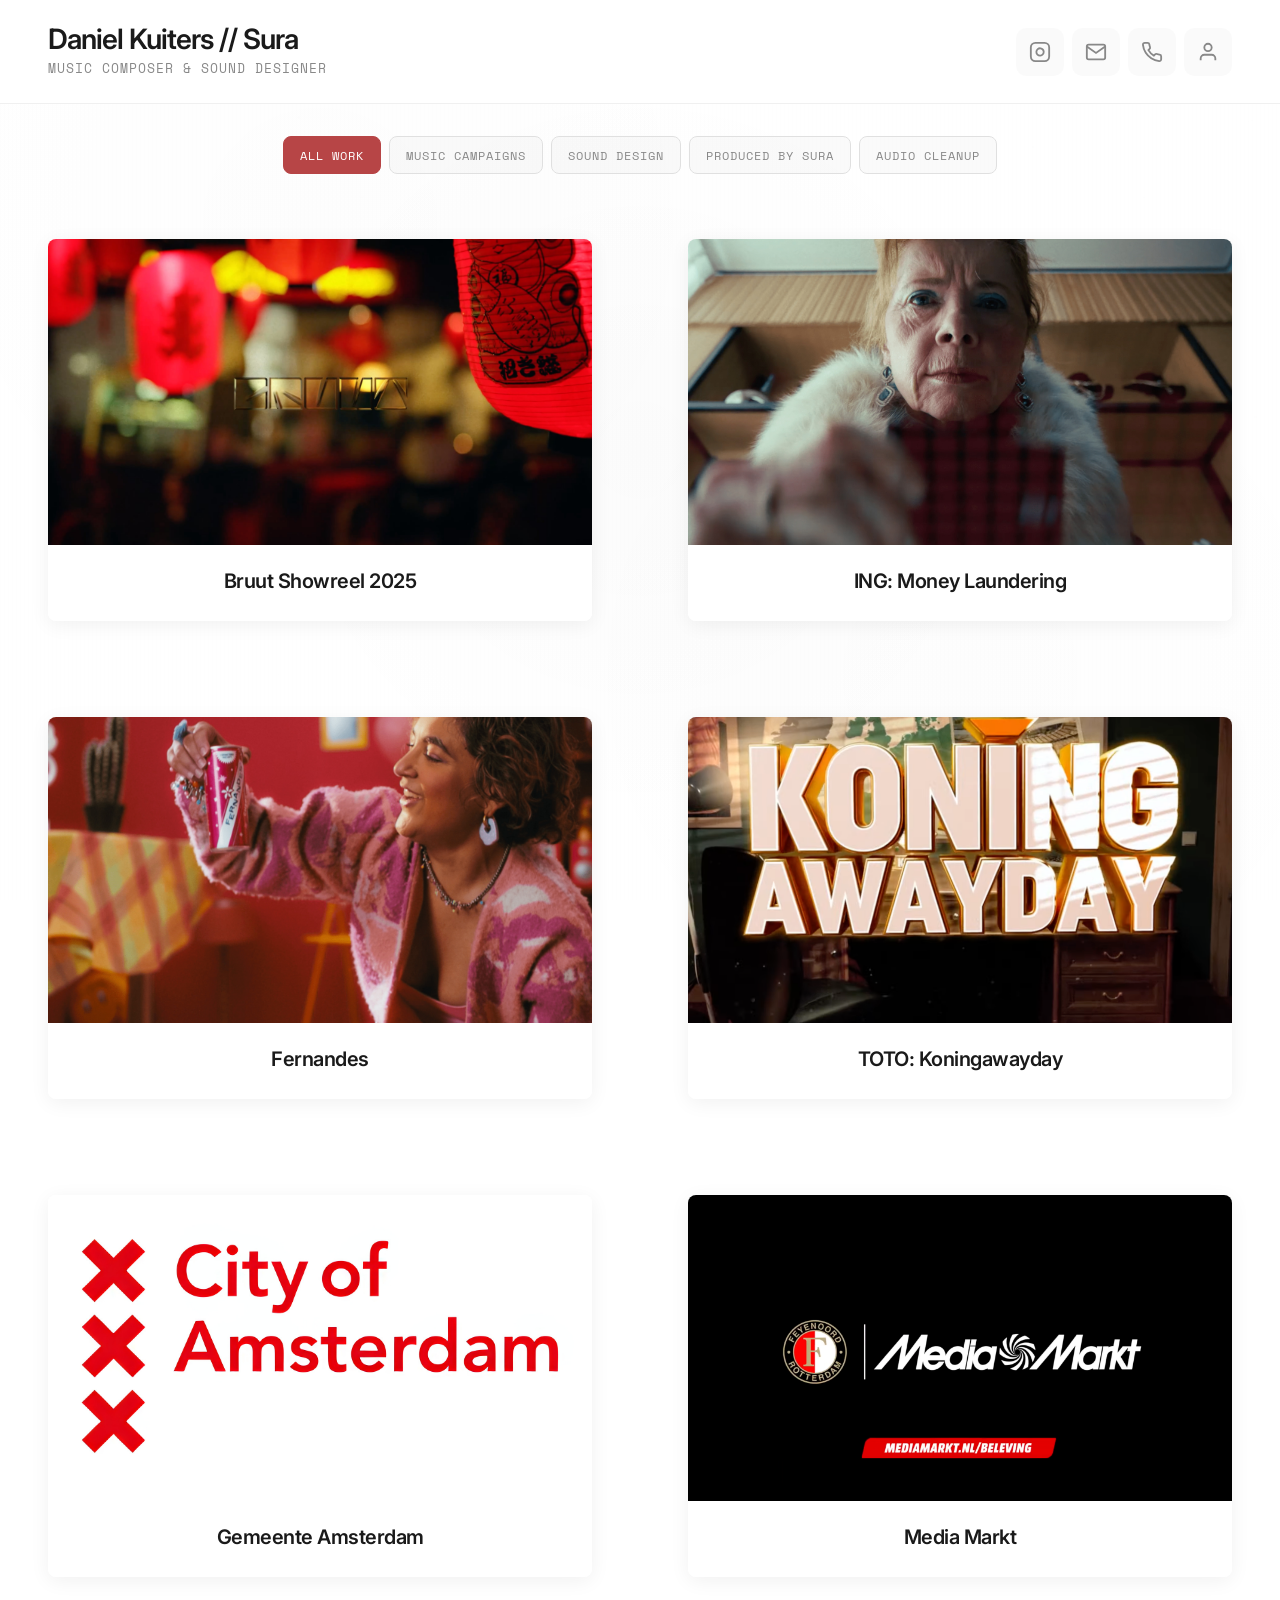
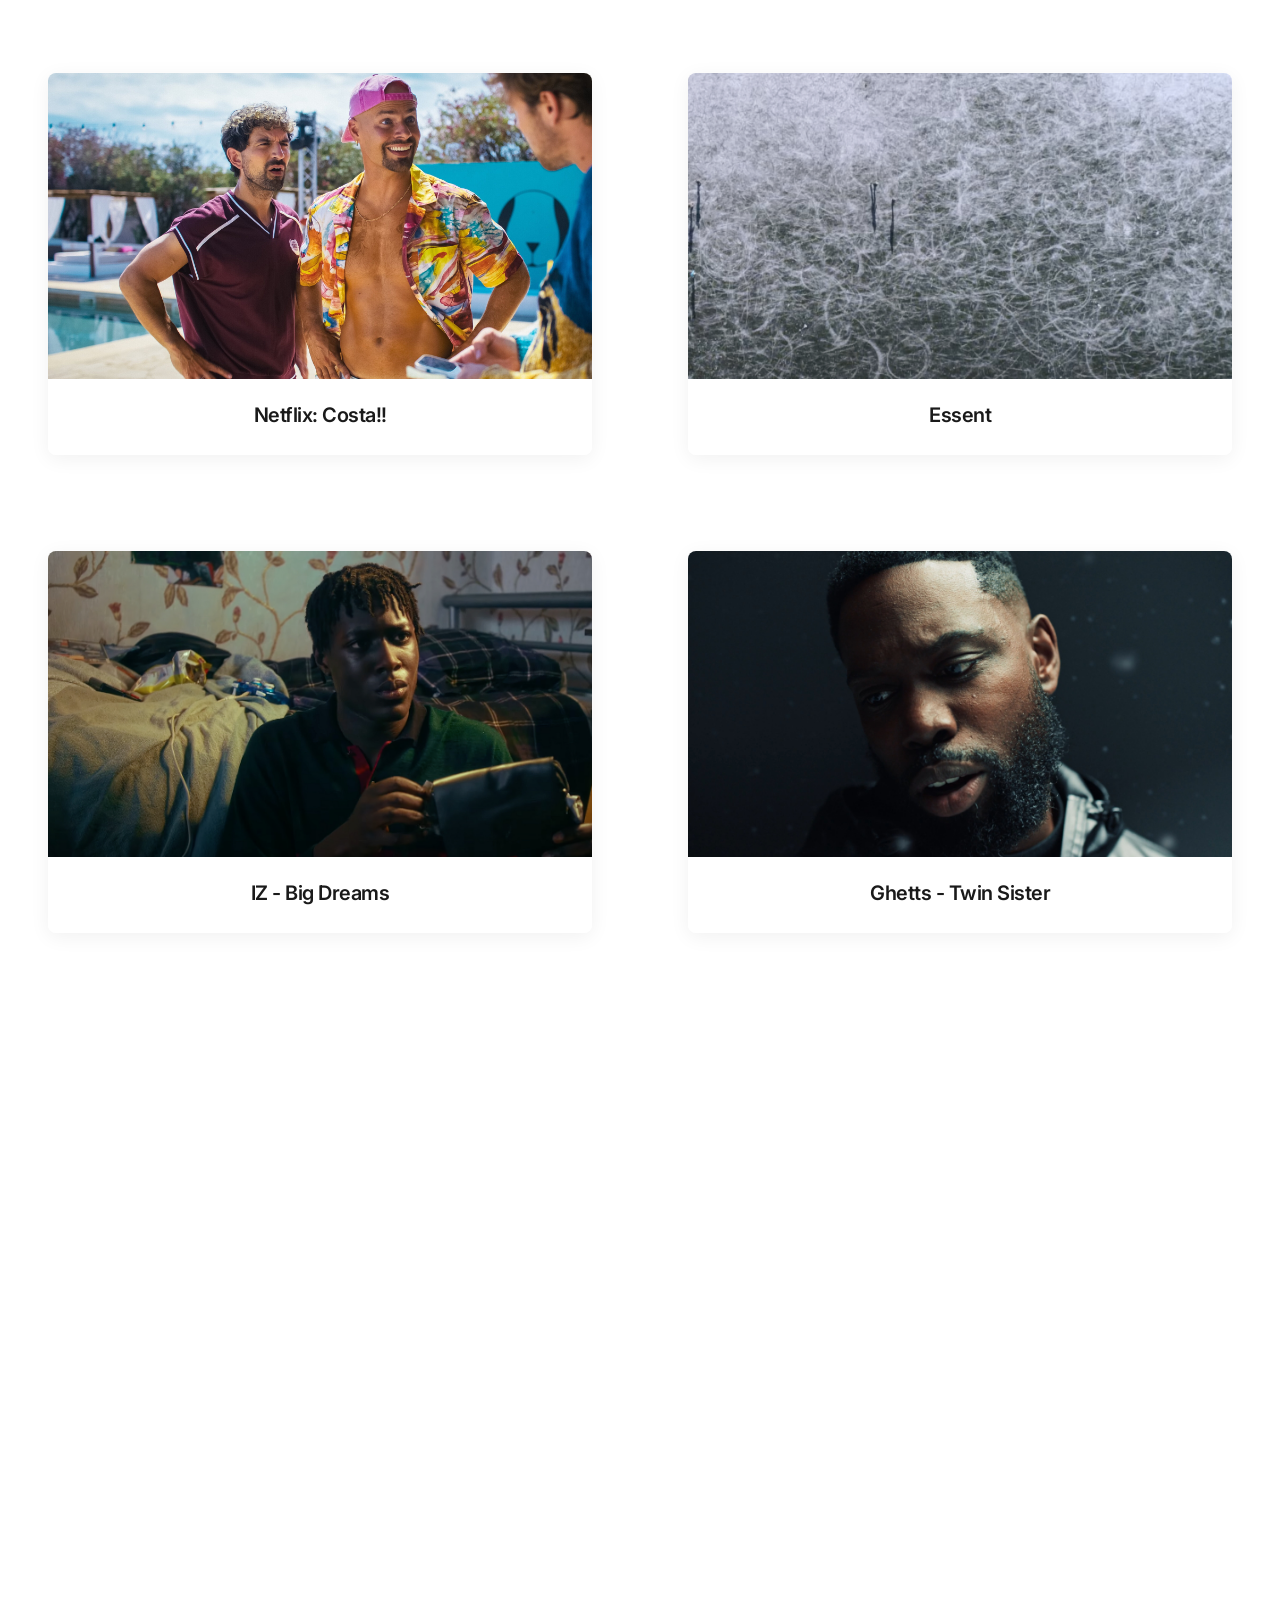
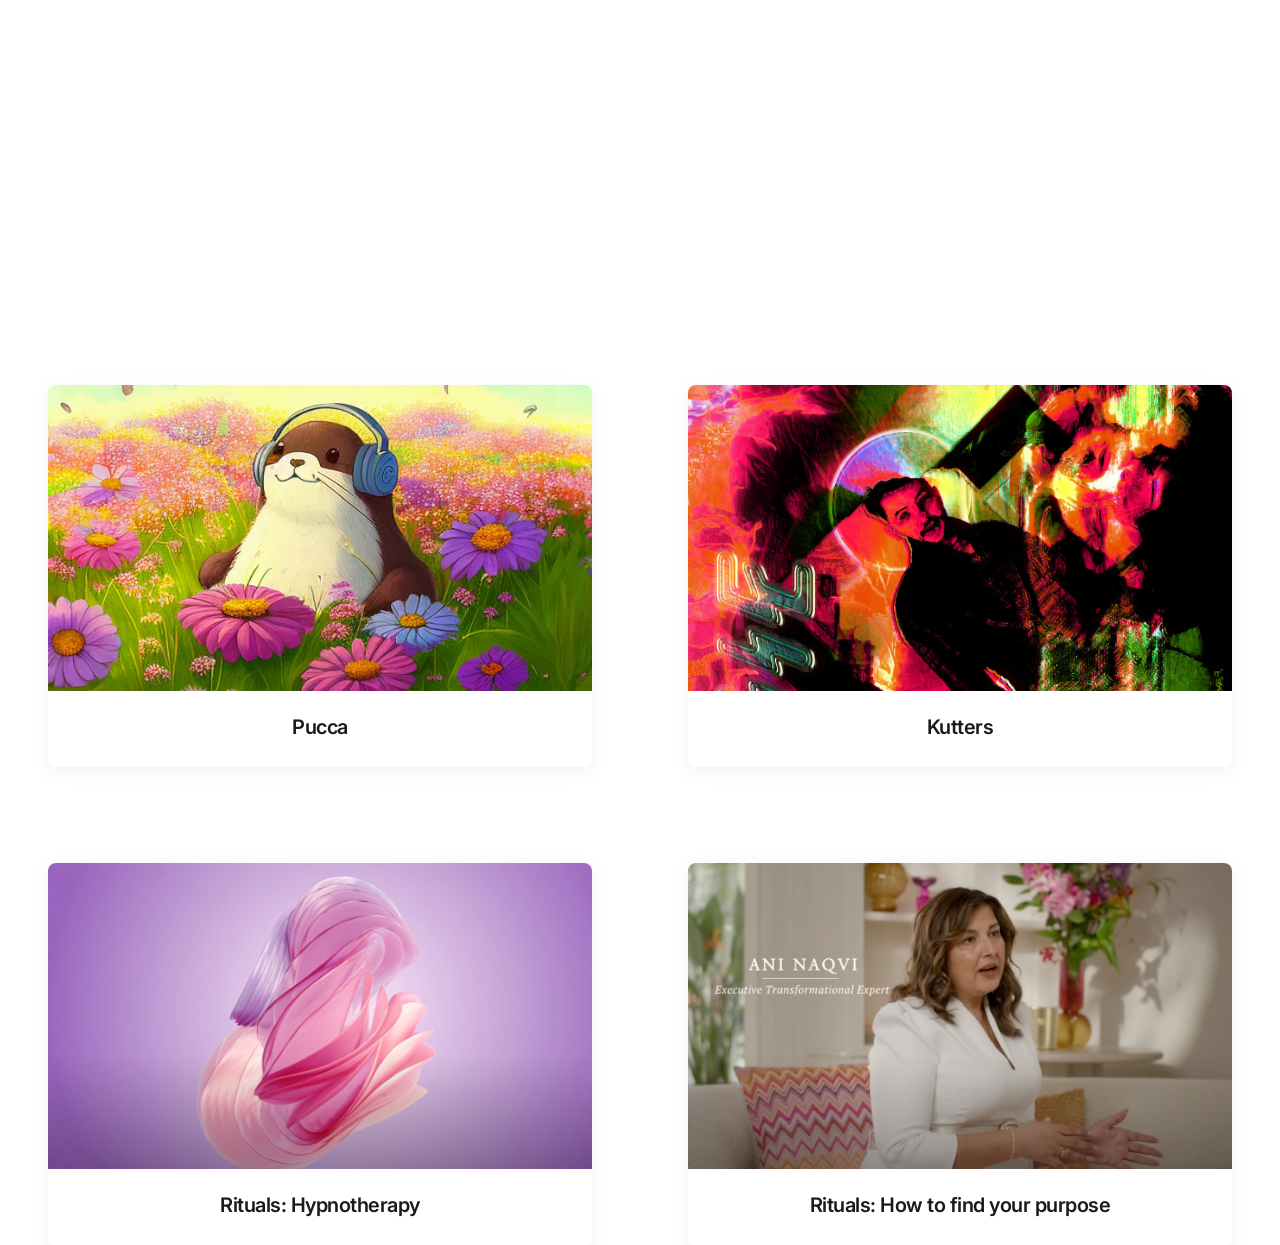
==== commit f0fa3b65: "Add files via upload" ====
--- a/index.html
+++ b/index.html
@@ -3,70 +3,78 @@
 <head>
     <meta charset="UTF-8">
     <meta name="viewport" content="width=device-width, initial-scale=1.0">
-    <title>Made By Sura — Music + Sound Design</title>
-    <meta name="description" content="Sura creates music that resonates, stirs emotion and amplifies your message. Music composition and sound design for commercials, film, and digital content.">
-    <meta property="og:title" content="Made By Sura — Music + Sound Design">
-    <meta property="og:description" content="Creating music that resonates, stirs emotion and amplifies your message.">
-    <meta property="og:image" content="assets/images/sura-logo-red.png">
-    <meta property="og:type" content="website">
+    <title>Made By Sura</title>
     <link rel="stylesheet" href="styles.css">
     <link rel="preconnect" href="https://fonts.googleapis.com">
     <link rel="preconnect" href="https://fonts.gstatic.com" crossorigin>
-    <link href="https://fonts.googleapis.com/css2?family=Bricolage+Grotesque:opsz,wght@12..96,200..800&family=Plus+Jakarta+Sans:wght@200;300;400;500;600;700;800&family=DM+Mono:ital,wght@0,300;0,400;0,500;1,300;1,400;1,500&display=swap" rel="stylesheet" media="print" onload="this.media='all'">
-    <noscript><link href="https://fonts.googleapis.com/css2?family=Bricolage+Grotesque:opsz,wght@12..96,200..800&family=Plus+Jakarta+Sans:wght@200;300;400;500;600;700;800&family=DM+Mono:ital,wght@0,300;0,400;0,500;1,300;1,400;1,500&display=swap" rel="stylesheet"></noscript>
+    <link href="https://fonts.googleapis.com/css2?family=Inter:wght@300;400;500;600&family=Space+Mono:wght@400&display=swap" rel="stylesheet" media="print" onload="this.media='all'">
+    <noscript><link href="https://fonts.googleapis.com/css2?family=Inter:wght@300;400;500;600&family=Space+Mono:wght@400&display=swap" rel="stylesheet"></noscript>
+    <!-- Resource Hints for Performance -->
+    <link rel="preconnect" href="https://fonts.googleapis.com" crossorigin>
+    <link rel="preconnect" href="https://fonts.gstatic.com" crossorigin>
     <link rel="dns-prefetch" href="https://www.youtube.com">
     <link rel="dns-prefetch" href="https://vimeo.com">
     <link rel="dns-prefetch" href="https://open.spotify.com">
-    <link rel="preload" as="image" href="assets/images/sura-logo-red.png">
-    <link rel="icon" type="image/png" href="assets/images/sura-logo-red.png">
-    <link rel="apple-touch-icon" href="assets/images/sura-logo-red.png">
+    <link rel="icon" type="image/png" href="../Sura logo Rood.png">
+    <link rel="apple-touch-icon" href="assets/images/apple-touch-icon.png">
 </head>
 <body>
     <!-- Noise Particle Canvas -->
-    <canvas class="noise-canvas" id="noiseCanvas" aria-hidden="true"></canvas>
+    <canvas class="noise-canvas" id="noiseCanvas"></canvas>
 
     <!-- Main Wrapper -->
     <div class="main-wrapper">
         <!-- Header -->
         <header class="header">
             <div class="header-content">
-                <div class="header-brand">
-                    <h1 class="sr-only">Sura — Music + Sound Design</h1>
-                    <img src="assets/images/sura-logo-red.png" alt="Sura" class="header-logo-img" />
-                    <span class="header-subtitle">Music + Sound Design</span>
-                </div>
-                <p class="header-tagline">Creating music that <strong>resonates</strong>, stirs <strong>emotion</strong> and <strong>amplifies</strong> your message.</p>
-                <div class="header-icons">
-                    <a href="https://www.instagram.com/listentosura/" target="_blank" class="contact-link" title="Instagram">
-                        <svg width="18" height="18" viewBox="0 0 24 24" fill="none" stroke="currentColor" stroke-width="1.5" stroke-linecap="round" stroke-linejoin="round">
-                            <rect x="2" y="2" width="20" height="20" rx="5" ry="5"/>
-                            <path d="M16 11.37A4 4 0 1 1 12.63 8 4 4 0 0 1 16 11.37z"/>
-                            <line x1="17.5" y1="6.5" x2="17.51" y2="6.5"/>
-                        </svg>
-                    </a>
-                    <button class="contact-link about-icon-btn" id="aboutBtnHeader" title="About">
-                        <svg width="18" height="18" viewBox="0 0 24 24" fill="none" stroke="currentColor" stroke-width="1.5" stroke-linecap="round" stroke-linejoin="round">
-                            <path d="M20 21v-2a4 4 0 0 0-4-4H8a4 4 0 0 0-4 4v2"/>
-                            <circle cx="12" cy="7" r="4"/>
-                        </svg>
-                    </button>
-                </div>
-            </div>
-            <!-- Mobile filter dropdown -->
-            <div class="header-right">
-                <div class="filter-dropdown" id="filterDropdown">
-                    <button class="filter-toggle" id="filterToggle">
-                        <span class="filter-current">All Work</span>
-                        <svg width="12" height="12" viewBox="0 0 24 24" fill="none" stroke="currentColor" stroke-width="2">
-                            <polyline points="6,9 12,15 18,9"/>
-                        </svg>
-                    </button>
-                    <div class="filter-menu" id="filterMenu">
-                        <button class="filter-option active" data-category="all">All Work</button>
-                        <button class="filter-option" data-category="music-campaigns">Music Campaigns</button>
-                        <button class="filter-option" data-category="sound-design">Sound Design</button>
-                        <button class="filter-option" data-category="produced">Produced by Sura</button>
-                        <button class="filter-option" data-category="audio-cleanup">Audio Cleanup</button>
+                <div class="header-left">
+                    <h1 class="header-name">Daniel Kuiters // Sura</h1>
+                    <p class="header-title">Music Composer & Sound Designer</p>
+                </div>
+                <div class="header-right">
+                    <!-- Filter Dropdown (Mobile) -->
+                    <div class="filter-dropdown" id="filterDropdown">
+                        <button class="filter-toggle" id="filterToggle">
+                            <span class="filter-current">All Work</span>
+                            <svg width="12" height="12" viewBox="0 0 24 24" fill="none" stroke="currentColor" stroke-width="2">
+                                <polyline points="6,9 12,15 18,9"/>
+                            </svg>
+                        </button>
+                        <div class="filter-menu" id="filterMenu">
+                            <button class="filter-option active" data-category="all">All Work</button>
+                            <button class="filter-option" data-category="music-campaigns">Music Campaigns</button>
+                            <button class="filter-option" data-category="sound-design">Sound Design</button>
+                            <button class="filter-option" data-category="produced">Produced by Sura</button>
+                            <button class="filter-option" data-category="audio-cleanup">Audio Cleanup</button>
+                        </div>
+                    </div>
+                    <!-- Contact Links -->
+                    <div class="header-contact">
+                        <a href="https://www.instagram.com/listentosura/" target="_blank" class="contact-link" title="Instagram">
+                            <svg width="18" height="18" viewBox="0 0 24 24" fill="none" stroke="currentColor" stroke-width="2">
+                                <rect x="2" y="2" width="20" height="20" rx="5" ry="5"/>
+                                <path d="M16 11.37A4 4 0 1 1 12.63 8 4 4 0 0 1 16 11.37z"/>
+                                <line x1="17.5" y1="6.5" x2="17.51" y2="6.5"/>
+                            </svg>
+                        </a>
+                        <a href="mailto:listentosura@gmail.com" class="contact-link" title="Email">
+                            <svg width="18" height="18" viewBox="0 0 24 24" fill="none" stroke="currentColor" stroke-width="2">
+                                <path d="M4 4h16c1.1 0 2 .9 2 2v12c0 1.1-.9 2-2 2H4c-1.1 0-2-.9-2-2V6c0-1.1.9-2 2-2z"/>
+                                <polyline points="22,6 12,13 2,6"/>
+                            </svg>
+                        </a>
+                        <a href="tel:+31617331873" class="contact-link" title="Phone">
+                            <svg width="18" height="18" viewBox="0 0 24 24" fill="none" stroke="currentColor" stroke-width="2">
+                                <path d="M22 16.92v3a2 2 0 0 1-2.18 2 19.79 19.79 0 0 1-8.63-3.07 19.5 19.5 0 0 1-6-6 19.79 19.79 0 0 1-3.07-8.67A2 2 0 0 1 4.11 2h3a2 2 0 0 1 2 1.72 12.84 12.84 0 0 0 .7 2.81 2 2 0 0 1-.45 2.11L8.09 9.91a16 16 0 0 0 6 6l1.27-1.27a2 2 0 0 1 2.11-.45 12.84 12.84 0 0 0 2.81.7A2 2 0 0 1 22 16.92z"/>
+                            </svg>
+                        </a>
+                        <!-- About Button Icon -->
+                        <button class="contact-link about-icon-btn" id="aboutBtnHeader" title="About">
+                            <svg width="22" height="22" viewBox="0 0 24 24" fill="none" stroke="currentColor" stroke-width="2">
+                                <path d="M20 21v-2a4 4 0 0 0-4-4H8a4 4 0 0 0-4 4v2"/>
+                                <circle cx="12" cy="7" r="4"/>
+                            </svg>
+                        </button>
                     </div>
                 </div>
             </div>
@@ -74,19 +82,19 @@
 
         <!-- Main Content -->
         <main class="main-content">
-            <!-- Sticky Pill Filter Bar -->
-            <div class="category-filter-bar" id="categoryFilterBar">
+            <!-- Category Filter Buttons (Desktop) -->
+            <div class="category-filter desktop-only">
                 <button class="filter-btn active" data-category="all">All Work</button>
                 <button class="filter-btn" data-category="music-campaigns">Music Campaigns</button>
                 <button class="filter-btn" data-category="sound-design">Sound Design</button>
                 <button class="filter-btn" data-category="produced">Produced by Sura</button>
                 <button class="filter-btn" data-category="audio-cleanup">Audio Cleanup</button>
             </div>
-
+                
                 <!-- Vertical Grid - Original Carrd Order -->
                 <div class="work-grid">
                     <!-- 1. Bruut Showreel 2025 -->
-                    <article class="work-item reveal project-item liquid-glass" data-category="music-campaigns" data-category-secondary="sound-design" data-title="Bruut Showreel 2025" data-client="Bruut" data-contribution="Music & Sound Design" data-description="I was asked by Bruut to provide their showreel with a track that captures the meaning of their brand. Bruut translates to raw, savage and rough. With this in mind I tried to capture the essence of the brand in the music." data-url="https://www.youtube.com/watch?v=PY-cKMC04q8">
+                    <article class="work-item reveal project-item" data-category="music-campaigns" data-category-secondary="sound-design" data-title="Bruut Showreel 2025" data-client="Bruut" data-contribution="Music & Sound Design" data-description="A collection of recent work showcasing music composition and sound design for various commercial and creative projects." data-url="https://www.youtube.com/watch?v=PY-cKMC04q8">
                         <div class="work-image">
                             <img src="assets/images/container20.jpg" alt="Bruut Showreel 2025" loading="lazy">
                             <div class="play-overlay" data-url="https://www.youtube.com/watch?v=PY-cKMC04q8">
@@ -100,12 +108,12 @@
                         </div>
                         <div class="work-info">
                             <h3>Bruut Showreel 2025</h3>
-                            <p>Bruut</p>
+                            <p>Music and Sound Design</p>
                         </div>
                     </article>
 
                     <!-- 2. ING: Money Laundering -->
-                    <article class="work-item reveal project-item liquid-glass" data-category="music-campaigns" data-title="ING: Money Laundering" data-client="ING" data-director="Geerten Harmens" data-contribution="Music & Sound Design" data-description="Commercial for ING bank featuring original music composition and sound design work." data-url="https://www.youtube.com/watch?v=bEBZTneTXn4">
+                    <article class="work-item reveal project-item" data-category="music-campaigns" data-title="ING: Money Laundering" data-client="ING" data-director="Geerten Harmens" data-contribution="Music & Sound Design" data-description="Commercial for ING bank featuring original music composition and sound design work." data-url="https://www.youtube.com/watch?v=bEBZTneTXn4">
                         <div class="work-image">
                             <img src="assets/images/container01.jpg" alt="ING Commercial" loading="lazy">
                             <div class="play-overlay" data-url="https://www.youtube.com/watch?v=bEBZTneTXn4/">
@@ -119,12 +127,12 @@
                         </div>
                         <div class="work-info">
                             <h3>ING: Money Laundering</h3>
-                            <p>ING</p>
+                            <p>Music & Sound Design</p>
                         </div>
                     </article>
 
                     <!-- 3. Fernandes -->
-                    <article class="work-item reveal liquid-glass" data-category="music-campaigns" data-title="Fernandes" data-client="Soda Amsterdam" data-director="Geerten Harmens" data-sound-design="Luuk van de Mosselaer" data-contribution="Music" data-description="Music and sound design work for Fernandes commercial campaign." data-url="https://vimeo.com/728154435">
+                    <article class="work-item reveal" data-category="music-campaigns" data-title="Fernandes" data-client="Soda Amsterdam" data-director="Geerten Harmens" data-sound-design="Luuk van de Mosselaer" data-contribution="Music" data-description="Music and sound design work for Fernandes commercial campaign." data-url="https://vimeo.com/728154435">
                         <div class="work-image">
                             <img src="assets/images/container06.jpg" alt="Fernandes" loading="lazy">
                             <div class="play-overlay" data-url="https://vimeo.com/728154435">
@@ -138,12 +146,12 @@
                         </div>
                         <div class="work-info">
                             <h3>Fernandes</h3>
-                            <p>Soda Amsterdam</p>
+                            <p>Music & Sound Design</p>
                         </div>
                     </article>
 
                     <!-- 4. TOTO: Koningawayday -->
-                    <article class="work-item reveal liquid-glass" data-category="music-campaigns" data-category-secondary="sound-design" data-title="TOTO: Koningawayday" data-client="Ten Content Agency" data-director="Geerten Harmens" data-contribution="Music & Sound Design" data-description="This was a fun one! My vision was to stay close to the UK punk sound to give it that grimey feel." data-url="https://www.youtube.com/watch?v=RvplftnFf9Q/">
+                    <article class="work-item reveal" data-category="music-campaigns" data-category-secondary="sound-design" data-title="TOTO: Koningawayday" data-client="Ten Content Agency" data-director="Geerten Harmens" data-contribution="Music & Sound Design" data-description="This was a fun one! My vision was to stay close to the UK punk sound to give it that grimey feel." data-url="https://www.youtube.com/watch?v=RvplftnFf9Q/">
                         <div class="work-image">
                             <img src="assets/images/TOTO_new.png" alt="TOTO Europe Tour" loading="lazy">
                             <div class="play-overlay" data-url="https://www.youtube.com/watch?v=RvplftnFf9Q">
@@ -157,12 +165,12 @@
                         </div>
                         <div class="work-info">
                             <h3>TOTO: Koningawayday</h3>
-                            <p>Ten Content Agency</p>
+                            <p>Europe tour</p>
                         </div>
                     </article>
 
                     <!-- 5. Gemeente Amsterdam -->
-                    <article class="work-item reveal liquid-glass" data-category="music-campaigns" data-title="Gemeente Amsterdam" data-client="Home Agency, Heron Music" data-contribution="Music & Sound Design" data-description="Creating awareness for throwing away your trash! In charge of music and final mix. Project completed for Heron Music." data-url="https://youtu.be/0gozNmyCues">
+                    <article class="work-item reveal" data-category="music-campaigns" data-title="Gemeente Amsterdam" data-client="Home Agency, Heron Music" data-contribution="Music & Sound Design" data-description="Creating awareness for throwing away your trash! In charge of music and final mix. Project completed for Heron Music." data-url="https://youtu.be/0gozNmyCues">
                         <div class="work-image">
                             <img src="assets/images/container11.jpg" alt="Gemeente Amsterdam" loading="lazy">
                             <div class="play-overlay" data-url="https://youtu.be/0gozNmyCues">
@@ -176,12 +184,12 @@
                         </div>
                         <div class="work-info">
                             <h3>Gemeente Amsterdam</h3>
-                            <p>Home Agency, Heron Music</p>
+                            <p>Awareness campaign</p>
                         </div>
                     </article>
 
                     <!-- 6. Media Markt -->
-                    <article class="work-item reveal liquid-glass" data-category="music-campaigns" data-title="Media Markt" data-client="Ten Content Agency" data-contribution="Music & Sound Design" data-description="Music and sound design for Media Markt commercial." data-url="https://www.youtube.com/watch?v=DF-vWEe2dIY">
+                    <article class="work-item reveal" data-category="music-campaigns" data-title="Media Markt" data-client="Ten Content Agency" data-contribution="Music & Sound Design" data-description="Music and sound design for Media Markt commercial." data-url="https://www.youtube.com/watch?v=DF-vWEe2dIY">
                         <div class="work-image">
                             <img src="assets/images/Mediamarkt.png" alt="Media Markt" loading="lazy">
                             <div class="play-overlay" data-url="https://www.youtube.com/watch?v=DF-vWEe2dIY">
@@ -195,12 +203,12 @@
                         </div>
                         <div class="work-info">
                             <h3>Media Markt</h3>
-                            <p>Ten Content Agency</p>
+                            <p>Music & Sound design</p>
                         </div>
                     </article>
 
                     <!-- 7. Netflix: Costa!! -->
-                    <article class="work-item reveal liquid-glass" data-category="music-campaigns" data-title="Netflix: Costa!!" data-client="Heron Music, NL FILM" data-contribution="Music Composition" data-description="Worked on a lot of musical cues in the new series costa!! which is out now on netflix. Project completed for Heron Music." data-url="https://www.youtube.com/watch?v=XPCjUmwGTTo/">
+                    <article class="work-item reveal" data-category="music-campaigns" data-title="Netflix: Costa!!" data-client="Heron Music, NL FILM" data-contribution="Music Composition" data-description="Worked on a lot of musical cues in the new series costa!! which is out now on netflix. Project completed for Heron Music." data-url="https://www.youtube.com/watch?v=XPCjUmwGTTo/">
                         <div class="work-image">
                             <img src="assets/images/costa.jpg" alt="Netflix Costa" loading="lazy">
                             <div class="play-overlay" data-url="https://www.youtube.com/watch?v=XPCjUmwGTTo/">
@@ -214,12 +222,12 @@
                         </div>
                         <div class="work-info">
                             <h3>Netflix: Costa!!</h3>
-                            <p>Heron Music, NL FILM</p>
+                            <p>Musical cues for series</p>
                         </div>
                     </article>
 
                     <!-- 8. Essent -->
-                    <article class="work-item reveal liquid-glass" data-category="sound-design" data-title="Essent" data-client="Ten Content Agency" data-contribution="Sound Design" data-description="Sound design work for Essent commercial." data-url="https://www.youtube.com/watch?v=iBiEfh2bDgs/">
+                    <article class="work-item reveal" data-category="sound-design" data-title="Essent" data-client="Ten Content Agency" data-contribution="Sound Design" data-description="Sound design work for Essent commercial." data-url="https://www.youtube.com/watch?v=iBiEfh2bDgs/">
                         <div class="work-image">
                             <img src="assets/images/container18.jpg" alt="Essent" loading="lazy">
                             <div class="play-overlay" data-url="https://www.youtube.com/watch?v=iBiEfh2bDgs/">
@@ -233,12 +241,12 @@
                         </div>
                         <div class="work-info">
                             <h3>Essent</h3>
-                            <p>Ten Content Agency</p>
+                            <p>Sound Design</p>
                         </div>
                     </article>
 
                     <!-- 9. IZ - Big Dreams -->
-                    <article class="work-item reveal liquid-glass" data-category="sound-design" data-title="IZ - Big Dreams" data-client="IZ" data-director="Geerten Harmens" data-contribution="Sound Design" data-description="Sound design for music video. Directed by Geerten Harmens." data-url="https://www.youtube.com/watch?v=4jD8y261rmc/">
+                    <article class="work-item reveal" data-category="sound-design" data-title="IZ - Big Dreams" data-client="IZ" data-director="Geerten Harmens" data-contribution="Sound Design" data-description="Sound design for music video. Directed by Geerten Harmens." data-url="https://www.youtube.com/watch?v=4jD8y261rmc/">
                         <div class="work-image">
                             <img src="assets/images/container16.jpg" alt="IZ - Big Dreams" loading="lazy">
                             <div class="play-overlay" data-url="https://www.youtube.com/watch?v=4jD8y261rmc/">
@@ -252,12 +260,12 @@
                         </div>
                         <div class="work-info">
                             <h3>IZ - Big Dreams</h3>
-                            <p>IZ</p>
+                            <p>Sound Design</p>
                         </div>
                     </article>
 
                     <!-- 10. Ghetts - Twin Sister -->
-                    <article class="work-item reveal liquid-glass" data-category="sound-design" data-title="Ghetts - Twin Sister" data-client="Ghetts" data-director="Geerten Harmens" data-contribution="Sound Design" data-description="Sound design for music video. Directed by Geerten Harmens." data-url="https://www.youtube.com/watch?v=XPAp3sQkgmg/">
+                    <article class="work-item reveal" data-category="sound-design" data-title="Ghetts - Twin Sister" data-client="Ghetts" data-director="Geerten Harmens" data-contribution="Sound Design" data-description="Sound design for music video. Directed by Geerten Harmens." data-url="https://www.youtube.com/watch?v=XPAp3sQkgmg/">
                         <div class="work-image">
                             <img src="assets/images/container15.jpg" alt="Ghetts - Twin Sister" loading="lazy">
                             <div class="play-overlay" data-url="https://www.youtube.com/watch?v=XPAp3sQkgmg/">
@@ -271,12 +279,12 @@
                         </div>
                         <div class="work-info">
                             <h3>Ghetts - Twin Sister</h3>
-                            <p>Ghetts</p>
+                            <p>Sound Design</p>
                         </div>
                     </article>
 
                     <!-- 13. IKEA x Van Gogh -->
-                    <article class="work-item reveal liquid-glass" data-category="sound-design" data-title="IKEA x Van Gogh" data-client="IKEA" data-contribution="Sound Design & Mix" data-description="Created audio cutdowns, sound design and voice over mix! Project for Heron Music." data-url="https://www.youtube.com/watch?v=j48OzCGJeRM&list=PLCOFYd3VDvK84hM6dMkbL7tZQdPmnJQe9/">
+                    <article class="work-item reveal" data-category="sound-design" data-title="IKEA x Van Gogh" data-client="IKEA" data-contribution="Sound Design & Mix" data-description="Created audio cutdowns, sound design and voice over mix! Project for Heron Music." data-url="https://www.youtube.com/watch?v=j48OzCGJeRM&list=PLCOFYd3VDvK84hM6dMkbL7tZQdPmnJQe9/">
                         <div class="work-image">
                             <img src="assets/images/container13.jpg" alt="IKEA x Van Gogh" loading="lazy">
                             <div class="play-overlay" data-url="https://www.youtube.com/watch?v=j48OzCGJeRM&list=PLCOFYd3VDvK84hM6dMkbL7tZQdPmnJQe9/">
@@ -290,12 +298,12 @@
                         </div>
                         <div class="work-info">
                             <h3>IKEA x Van Gogh</h3>
-                            <p>IKEA</p>
+                            <p>Sound design & mix</p>
                         </div>
                     </article>
 
                     <!-- 11. Loredana - Oft Vertaut -->
-                    <article class="work-item reveal liquid-glass" data-category="sound-design" data-title="Loredana - Oft Vertaut" data-client="Loredana" data-director="Geerten Harmens" data-contribution="Sound Design" data-description="Sound design for music video." data-url="https://www.youtube.com/watch?v=MuCMYTsoCUU/">
+                    <article class="work-item reveal" data-category="sound-design" data-title="Loredana - Oft Vertaut" data-client="Loredana" data-director="Geerten Harmens" data-contribution="Sound Design" data-description="Sound design for music video." data-url="https://www.youtube.com/watch?v=MuCMYTsoCUU/">
                         <div class="work-image">
                             <img src="assets/images/container07.jpg" alt="Loredana - Oft Vertaut" loading="lazy">
                             <div class="play-overlay" data-url="https://www.youtube.com/watch?v=MuCMYTsoCUU/">
@@ -309,12 +317,12 @@
                         </div>
                         <div class="work-info">
                             <h3>Loredana - Oft Vertaut</h3>
-                            <p>Loredana</p>
+                            <p>Sound Design</p>
                         </div>
                     </article>
 
                     <!-- 15. Fontys - Outside the box -->
-                    <article class="work-item reveal liquid-glass" data-category="music-campaigns" data-title="Fontys - Outside the box" data-client="Fontys" data-contribution="Music & Sound Design" data-description="Designed a compelling leader for Fontys' promotional campaign." data-url="https://www.youtube.com/watch?v=eReDHtbOaAc/">
+                    <article class="work-item reveal" data-category="music-campaigns" data-title="Fontys - Outside the box" data-client="Fontys" data-contribution="Music & Sound Design" data-description="Designed a compelling leader for Fontys' promotional campaign." data-url="https://www.youtube.com/watch?v=eReDHtbOaAc/">
                         <div class="work-image">
                             <img src="assets/images/container08.jpg" alt="Fontys - Outside the box" loading="lazy">
                             <div class="play-overlay" data-url="https://www.youtube.com/watch?v=eReDHtbOaAc/">
@@ -328,12 +336,12 @@
                         </div>
                         <div class="work-info">
                             <h3>Fontys - Outside the box</h3>
-                            <p>Fontys</p>
+                            <p>Promotional campaign</p>
                         </div>
                     </article>
 
                     <!-- 16. Mufaro -->
-                    <article class="work-item reveal liquid-glass" data-category="produced" data-title="Mufaro" data-client="Mufaro" data-contribution="Executive Producer" data-description="Executive produced Mufaro's first EP." data-url="https://open.spotify.com/album/1NE21Tiitf0unIlXMnSJXf?si=ZfLI7ZlsTaqyZBI9oVOtqA/">
+                    <article class="work-item reveal" data-category="produced" data-title="Mufaro" data-client="Mufaro" data-contribution="Executive Producer" data-description="Executive produced Mufaro's first EP." data-url="https://open.spotify.com/album/1NE21Tiitf0unIlXMnSJXf?si=ZfLI7ZlsTaqyZBI9oVOtqA/">
                         <div class="work-image">
                             <img src="assets/images/container19.jpg" alt="Mufaro" loading="lazy">
                             <div class="play-overlay" data-url="https://open.spotify.com/album/1NE21Tiitf0unIlXMnSJXf?si=ZfLI7ZlsTaqyZBI9oVOtqA/">
@@ -347,12 +355,12 @@
                         </div>
                         <div class="work-info">
                             <h3>Mufaro</h3>
-                            <p>Mufaro</p>
+                            <p>Executive produced EP</p>
                         </div>
                     </article>
 
                     <!-- 17. Pucca -->
-                    <article class="work-item reveal liquid-glass" data-category="produced" data-title="Pucca" data-client="Pucca" data-contribution="Artist" data-description="Garnered over 20 million plays with my lofi hiphop profile called 'pucca'." data-url="https://open.spotify.com/artist/6kLGnSLqv3I3NPOTdmm5lA?si=QmZIQP6QSZSvzglH6q1WPA/">
+                    <article class="work-item reveal" data-category="produced" data-title="Pucca" data-client="Pucca" data-contribution="Artist" data-description="Garnered over 20 million plays with my lofi hiphop profile called 'pucca'." data-url="https://open.spotify.com/artist/6kLGnSLqv3I3NPOTdmm5lA?si=QmZIQP6QSZSvzglH6q1WPA/">
                         <div class="work-image">
                             <img src="assets/images/container09.jpg" alt="Pucca" loading="lazy">
                             <div class="play-overlay" data-url="https://open.spotify.com/artist/6kLGnSLqv3I3NPOTdmm5lA?si=QmZIQP6QSZSvzglH6q1WPA/">
@@ -366,12 +374,12 @@
                         </div>
                         <div class="work-info">
                             <h3>Pucca</h3>
-                            <p>Pucca</p>
+                            <p>Lofi hiphop profile</p>
                         </div>
                     </article>
 
                     <!-- 18. Kutters -->
-                    <article class="work-item reveal liquid-glass" data-category="produced" data-title="Kutters" data-client="Kutters" data-contribution="Artist" data-description="Collaborative exploration of noise music through loud, quirky soundscapes." data-url="https://bandcamp.com/EmbeddedPlayer/album=1581903700/size=large/bgcol=ffffff/linkcol=0687f5/tracklist=false/transparent=true/" data-embed-type="bandcamp">
+                    <article class="work-item reveal" data-category="produced" data-title="Kutters" data-client="Kutters" data-contribution="Artist" data-description="Collaborative exploration of noise music through loud, quirky soundscapes." data-url="https://bandcamp.com/EmbeddedPlayer/album=1581903700/size=large/bgcol=ffffff/linkcol=0687f5/tracklist=false/transparent=true/" data-embed-type="bandcamp">
                         <div class="work-image">
                             <img src="assets/images/container05.jpg" alt="Kutters Music" loading="lazy">
                             <div class="play-overlay" data-url="https://bandcamp.com/EmbeddedPlayer/album=1581903700/size=large/bgcol=ffffff/linkcol=0687f5/tracklist=false/transparent=true/">
@@ -385,12 +393,12 @@
                         </div>
                         <div class="work-info">
                             <h3>Kutters</h3>
-                            <p>Kutters</p>
+                            <p>Noise music albums</p>
                         </div>
                     </article>
 
                     <!-- Rituals: Hypnotherapy -->
-                    <article class="work-item reveal liquid-glass" data-category="audio-cleanup" data-title="Rituals: Hypnotherapy" data-client="Rituals" data-contribution="Audio Cleanup & Mix" data-description="Performed audio cleanup and mix to meet the industry standard. Project completed for Heron Music." data-url="https://www.youtube.com/watch?v=5FppM1vHG0M&list=PLCOFYd3VDvK82tP8ORDPtXi7zg_ZrvQQY&index=1&t=1s/">
+                    <article class="work-item reveal" data-category="audio-cleanup" data-title="Rituals: Hypnotherapy" data-client="Rituals" data-contribution="Audio Cleanup & Mix" data-description="Performed audio cleanup and mix to meet the industry standard. Project completed for Heron Music." data-url="https://www.youtube.com/watch?v=5FppM1vHG0M&list=PLCOFYd3VDvK82tP8ORDPtXi7zg_ZrvQQY&index=1&t=1s/">
                         <div class="work-image">
                             <img src="assets/images/container12.jpg" alt="Rituals Hypnotherapy" loading="lazy">
                             <div class="play-overlay" data-url="https://www.youtube.com/watch?v=5FppM1vHG0M&list=PLCOFYd3VDvK82tP8ORDPtXi7zg_ZrvQQY&index=1&t=1s/">
@@ -404,12 +412,12 @@
                         </div>
                         <div class="work-info">
                             <h3>Rituals: Hypnotherapy</h3>
-                            <p>Rituals</p>
+                            <p>Audio cleanup & mix</p>
                         </div>
                     </article>
 
                     <!-- Rituals: How to find your purpose -->
-                    <article class="work-item reveal liquid-glass" data-category="audio-cleanup" data-title="Rituals: How to find your purpose" data-client="Rituals" data-contribution="Audio Cleanup & Mix" data-description="Performed audio cleanup and did the final mix. Project completed for Heron Music." data-url="https://www.youtube.com/watch?v=kJ0hsBdU9s4&list=PLCOFYd3VDvK__6THjQPVlj5jefP-rkkMB/">
+                    <article class="work-item reveal" data-category="audio-cleanup" data-title="Rituals: How to find your purpose" data-client="Rituals" data-contribution="Audio Cleanup & Mix" data-description="Performed audio cleanup and did the final mix. Project completed for Heron Music." data-url="https://www.youtube.com/watch?v=kJ0hsBdU9s4&list=PLCOFYd3VDvK__6THjQPVlj5jefP-rkkMB/">
                         <div class="work-image">
                             <img src="assets/images/container14.jpg" alt="Rituals How to find your purpose" loading="lazy">
                             <div class="play-overlay" data-url="https://www.youtube.com/watch?v=kJ0hsBdU9s4&list=PLCOFYd3VDvK__6THjQPVlj5jefP-rkkMB/">
@@ -423,7 +431,7 @@
                         </div>
                         <div class="work-info">
                             <h3>Rituals: How to find your purpose</h3>
-                            <p>Rituals</p>
+                            <p>Audio cleanup & mix</p>
                         </div>
                     </article>
                 </div>
@@ -432,66 +440,60 @@
     </div>
 
     <!-- About Modal -->
-    <div class="about-modal-overlay" id="aboutModal" role="dialog" aria-modal="true" aria-label="About Sura">
-        <div class="about-modal liquid-glass">
-            <button class="about-modal-close" id="aboutModalClose" aria-label="Close">
+    <div class="about-modal-overlay" id="aboutModal">
+        <div class="about-modal">
+            <button class="about-modal-close" id="aboutModalClose">
                 <svg width="20" height="20" viewBox="0 0 24 24" fill="none" stroke="currentColor" stroke-width="2">
                     <path d="M18 6L6 18M6 6l12 12"/>
                 </svg>
             </button>
             <div class="about-card">
                 <div class="about-card-left">
+                    <h2>Daniel Kuiters // Sura</h2>
+                    <p class="about-subtitle">Music Composer & Sound Designer</p>
+                    <p class="about-description">
+                        I'm Daniel, an Amsterdam-based music producer working under the name Sura (a playful nod to my last name - Sura means "calf" in Latin, Kuit means "calf" in Dutch). I create original music and sound design for video, ads, and media projects.
+                    </p>
+                    <p class="about-description">
+                        My background combines Media Entertainment Management with 10 years of hands-on music production experience, plus I work with a solid network of musicians and creatives. This means I can help you nail the right vibe for your project.
+                    </p>
+                    <p class="about-description">
+                        Got a clear idea of what you want sonically? Great, let's build it. Still figuring it out? Even better! I love that early exploration phase. Either way, I'm here to make your project sound memorable.
+                    </p>
+                    <div class="about-contact">
+                        <a href="https://www.instagram.com/listentosura/" target="_blank" class="about-contact-link" title="Instagram">
+                            <svg width="20" height="20" viewBox="0 0 24 24" fill="none" stroke="currentColor" stroke-width="2">
+                                <rect x="2" y="2" width="20" height="20" rx="5" ry="5"/>
+                                <path d="M16 11.37A4 4 0 1 1 12.63 8 4 4 0 0 1 16 11.37z"/>
+                                <line x1="17.5" y1="6.5" x2="17.51" y2="6.5"/>
+                            </svg>
+                        </a>
+                        <a href="mailto:listentosura@gmail.com" class="about-contact-link" title="Email">
+                            <svg width="20" height="20" viewBox="0 0 24 24" fill="none" stroke="currentColor" stroke-width="2">
+                                <path d="M4 4h16c1.1 0 2 .9 2 2v12c0 1.1-.9 2-2 2H4c-1.1 0-2-.9-2-2V6c0-1.1.9-2 2-2z"/>
+                                <polyline points="22,6 12,13 2,6"/>
+                            </svg>
+                        </a>
+                        <a href="tel:+31617331873" class="about-contact-link" title="Phone">
+                            <svg width="20" height="20" viewBox="0 0 24 24" fill="none" stroke="currentColor" stroke-width="2">
+                                <path d="M22 16.92v3a2 2 0 0 1-2.18 2 19.79 19.79 0 0 1-8.63-3.07 19.5 19.5 0 0 1-6-6 19.79 19.79 0 0 1-3.07-8.67A2 2 0 0 1 4.11 2h3a2 2 0 0 1 2 1.72 12.84 12.84 0 0 0 .7 2.81 2 2 0 0 1-.45 2.11L8.09 9.91a16 16 0 0 0 6 6l1.27-1.27a2 2 0 0 1 2.11-.45 12.84 12.84 0 0 0 2.81.7A2 2 0 0 1 22 16.92z"/>
+                            </svg>
+                        </a>
+                    </div>
+                </div>
+                <div class="about-card-right">
                     <div class="about-photo">
                         <img src="assets/images/image01.jpg" alt="Daniel Kuiters // Sura" loading="lazy">
                     </div>
                 </div>
-                <div class="about-card-right">
-                    <h2>Daniel Kuiters // Sura</h2>
-                    <p class="about-subtitle">Music Composer & Sound Designer</p>
-                    <p class="about-description">
-                        I create original music and sound design for video, ads, and media projects under the name Sura, a playful reference to my Dutch surname (Kuit means "calf," Sura means the same in Latin).
-                    </p>
-                    <p class="about-description">
-                        With a background in Media Entertainment Management and 10 years of hands-on production experience, I work with a trusted network of musicians and creatives to deliver the right sonic identity for your project.
-                    </p>
-                    <p class="about-description">
-                        Whether you have a clear vision or you're still exploring possibilities, I'm here to collaborate and make your project sound memorable.
-                    </p>
-                    <div class="about-contact">
-                        <div class="about-contact-box">
-                            <span class="contact-header">let's connect</span>
-                            <div class="contact-details">
-                                <a href="mailto:listentosura@gmail.com" class="contact-link" title="Email">
-                                    listentosura@gmail.com
-                                </a>
-                                <span class="contact-divider">•</span>
-                                <a href="tel:+31617331873" class="contact-link" title="Phone">
-                                    +31 6 17 33 18 73
-                                </a>
-                            </div>
-                        </div>
-                    </div>
-                </div>
             </div>
         </div>
     </div>
 
     <!-- Project Detail Modal -->
-    <div class="project-modal-overlay" id="projectModal" role="dialog" aria-modal="true" aria-label="Project details">
-        <div class="project-modal-nav-container">
-            <button class="project-modal-nav project-modal-prev" id="projectModalPrev" aria-label="Previous project">
-                <svg width="18" height="18" viewBox="0 0 24 24" fill="none" stroke="currentColor" stroke-width="1.5">
-                    <polyline points="15,18 9,12 15,6"/>
-                </svg>
-            </button>
-            <button class="project-modal-nav project-modal-next" id="projectModalNext" aria-label="Next project">
-                <svg width="18" height="18" viewBox="0 0 24 24" fill="none" stroke="currentColor" stroke-width="1.5">
-                    <polyline points="9,6 15,12 9,18"/>
-                </svg>
-            </button>
-        </div>
-        <div class="project-modal liquid-glass">
-            <button class="project-modal-close" id="projectModalClose" aria-label="Close">
+    <div class="project-modal-overlay" id="projectModal">
+        <div class="project-modal">
+            <button class="project-modal-close" id="projectModalClose">
                 <svg width="20" height="20" viewBox="0 0 24 24" fill="none" stroke="currentColor" stroke-width="2">
                     <path d="M18 6L6 18M6 6l12 12"/>
                 </svg>
--- a/styles.css
+++ b/styles.css
@@ -5,21 +5,18 @@
 
 /* CSS Variables */
 :root {
-    --color-bg: #faf8f5;
-    --color-bg-light: #f5e6e6;
-    --color-bg-lighter: #f8f0f0;
+    --color-bg: #ffffff;
+    --color-bg-light: #fafafa;
+    --color-bg-lighter: #f5f5f5;
     --color-text: #1a1a1a;
     --color-text-muted: #888888;
     --color-text-light: #444444;
     --color-accent: #b74546;
     --color-accent-hover: #c95455;
-    --color-accent-dark: #8b3a3b;
-    --color-accent-gold: #c9a962;
-    --color-border: rgba(255, 255, 255, 0.4);
-    
-    --font-main: 'Plus Jakarta Sans', -apple-system, BlinkMacSystemFont, sans-serif;
-    --font-display: 'Bricolage Grotesque', -apple-system, BlinkMacSystemFont, sans-serif;
-    --font-mono: 'DM Mono', monospace;
+    --color-border: #e0e0e0;
+    
+    --font-main: 'Inter', -apple-system, BlinkMacSystemFont, sans-serif;
+    --font-mono: 'Space Mono', monospace;
     
     --transition-fast: 0.2s cubic-bezier(0.4, 0, 0.2, 1);
     --transition-medium: 0.4s cubic-bezier(0.4, 0, 0.2, 1);
@@ -30,58 +27,8 @@
     --spacing-md: 2rem;
     --spacing-lg: 4rem;
     --spacing-xl: 6rem;
-
-    /* === Liquid Glass Design System v2.0 === */
-    --glass-blur: 28px;
-    --glass-blur-heavy: 40px;
-    --glass-blur-light: 16px;
-    --glass-saturate: 180%;
-    --glass-brightness: 105%;
-
-    /* Glass surface tiers — warm rose-cream tints */
-    --glass-bg: rgba(250, 240, 238, 0.5);
-    --glass-bg-heavy: rgba(252, 244, 242, 0.72);
-    --glass-bg-light: rgba(250, 240, 238, 0.3);
-
-    /* Glass edge system */
-    --glass-border: 1px solid rgba(255, 255, 255, 0.5);
-    --glass-border-subtle: 1px solid rgba(255, 255, 255, 0.3);
-    --glass-border-bright: 1px solid rgba(255, 255, 255, 0.7);
-
-    /* Specular edge highlights — warm-tinted */
-    --glass-specular: inset 0 1px 0 0 rgba(255, 250, 245, 0.85),
-                      inset 0 -1px 0 0 rgba(255, 248, 240, 0.25),
-                      inset 1px 0 0 0 rgba(255, 250, 245, 0.35),
-                      inset -1px 0 0 0 rgba(255, 250, 245, 0.35);
-    --glass-specular-strong: inset 0 2px 1px 0 rgba(255, 250, 242, 0.9),
-                             inset 0 -1px 1px 0 rgba(255, 248, 240, 0.3),
-                             inset 2px 0 1px 0 rgba(255, 250, 242, 0.4),
-                             inset -2px 0 1px 0 rgba(255, 250, 242, 0.4);
-
-    /* Depth shadows — deeper burgundy undertones */
-    --glass-shadow: 0 8px 32px rgba(139, 58, 59, 0.12),
-                    0 2px 8px rgba(139, 58, 59, 0.06);
-    --glass-shadow-elevated: 0 24px 64px rgba(139, 58, 59, 0.18),
-                             0 6px 20px rgba(139, 58, 59, 0.08);
-
-    /* Radii */
-    --glass-radius: 20px;
-    --glass-radius-sm: 12px;
-    --glass-radius-lg: 28px;
-    --glass-radius-pill: 100px;
-
-    /* Red accent as light through glass */
-    --accent-glow-subtle: 0 0 15px rgba(183, 69, 70, 0.1);
-    --accent-glow: 0 0 25px rgba(183, 69, 70, 0.2);
-    --accent-glow-strong: 0 0 40px rgba(183, 69, 70, 0.3);
-    --accent-border: rgba(183, 69, 70, 0.3);
-    --accent-glass-bg: rgba(183, 69, 70, 0.08);
-    --accent-glass-bg-strong: rgba(183, 69, 70, 0.14);
-    
-    /* Gold accent */
-    --gold-glow: 0 0 20px rgba(201, 169, 98, 0.25);
-    --gold-border: rgba(201, 169, 98, 0.3);
-    --gold-glass-bg: rgba(201, 169, 98, 0.08);
+    
+    --sidebar-width: 280px;
 }
 
 /* Reset */
@@ -89,19 +36,6 @@
     margin: 0;
     padding: 0;
     box-sizing: border-box;
-}
-
-/* Screen reader only — visually hidden but accessible */
-.sr-only {
-    position: absolute;
-    width: 1px;
-    height: 1px;
-    padding: 0;
-    margin: -1px;
-    overflow: hidden;
-    clip: rect(0, 0, 0, 0);
-    white-space: nowrap;
-    border: 0;
 }
 
 html {
@@ -116,39 +50,12 @@
     color: var(--color-text);
     background-color: var(--color-bg);
     background-image:
-        radial-gradient(ellipse 85% 65% at 5% 8%, rgba(139, 58, 59, 0.22) 0%, transparent 60%),
-        radial-gradient(ellipse 70% 55% at 90% 3%, rgba(200, 150, 150, 0.45) 0%, transparent 55%),
-        radial-gradient(ellipse 60% 50% at 80% 40%, rgba(201, 169, 98, 0.2) 0%, transparent 55%),
-        radial-gradient(ellipse 110% 90% at 50% 35%, rgba(220, 185, 185, 0.3) 0%, transparent 60%),
-        radial-gradient(circle at 12% 70%, rgba(139, 58, 59, 0.16) 0%, transparent 45%),
-        radial-gradient(circle at 50% 15%, rgba(201, 169, 98, 0.18) 0%, transparent 45%),
-        radial-gradient(ellipse 65% 55% at 78% 80%, rgba(200, 150, 150, 0.35) 0%, transparent 55%),
-        radial-gradient(ellipse 50% 40% at 30% 50%, rgba(201, 169, 98, 0.1) 0%, transparent 45%);
+        radial-gradient(circle at 50% 50%, rgba(0, 0, 0, 0.015) 0%, transparent 50%),
+        radial-gradient(circle at 25% 25%, rgba(0, 0, 0, 0.008) 0%, transparent 40%),
+        radial-gradient(circle at 75% 75%, rgba(0, 0, 0, 0.008) 0%, transparent 40%);
     background-attachment: fixed;
     background-size: 100% 100%;
     overflow-x: hidden;
-}
-
-body::before {
-    content: '';
-    position: fixed;
-    top: 0;
-    left: 0;
-    right: 0;
-    height: 2px;
-    background: linear-gradient(90deg,
-        transparent 0%,
-        var(--color-accent-gold) 20%,
-        var(--color-accent) 50%,
-        var(--color-accent-gold) 80%,
-        transparent 100%
-    );
-    z-index: 9999;
-    opacity: 0.8;
-}
-
-h1, h2, h3 {
-    font-family: var(--font-display);
 }
 
 a {
@@ -175,65 +82,7 @@
     height: 100%;
     pointer-events: none;
     z-index: 0;
-    opacity: 0.05;
-}
-
-/* ============================================
-   Liquid Glass Utility
-   ============================================ */
-.liquid-glass {
-    position: relative;
-    background: var(--glass-bg);
-    backdrop-filter: blur(var(--glass-blur)) saturate(var(--glass-saturate)) brightness(var(--glass-brightness));
-    -webkit-backdrop-filter: blur(var(--glass-blur)) saturate(var(--glass-saturate)) brightness(var(--glass-brightness));
-    border: var(--glass-border);
-    box-shadow: var(--glass-specular), var(--glass-shadow);
-}
-
-.liquid-glass::after {
-    content: '';
-    position: absolute;
-    inset: 0;
-    border-radius: inherit;
-    background: linear-gradient(
-        135deg,
-        rgba(255, 255, 255, 0.4) 0%,
-        rgba(255, 255, 255, 0.05) 40%,
-        transparent 50%,
-        rgba(255, 255, 255, 0.02) 60%,
-        rgba(255, 255, 255, 0.15) 100%
-    );
-    pointer-events: none;
-    z-index: 1;
-}
-
-/* ============================================
-   Glass Shimmer Animation
-   ============================================ */
-@keyframes glassShimmer {
-    0%, 100% { background-position: -200% center; }
-    50% { background-position: 200% center; }
-}
-
-.glass-shimmer::before {
-    content: '';
-    position: absolute;
-    inset: 0;
-    border-radius: inherit;
-    background: linear-gradient(
-        105deg,
-        transparent 35%,
-        rgba(255, 255, 255, 0.12) 42%,
-        rgba(255, 255, 255, 0.22) 48%,
-        rgba(201, 169, 98, 0.08) 50%,
-        rgba(183, 69, 70, 0.06) 52%,
-        rgba(255, 255, 255, 0.22) 58%,
-        transparent 65%
-    );
-    background-size: 250% 100%;
-    animation: glassShimmer 8s ease-in-out infinite;
-    pointer-events: none;
-    z-index: 2;
+    opacity: 0.08;
 }
 
 /* ============================================
@@ -243,13 +92,14 @@
     min-height: 100vh;
 }
 
-/* Header — Transparent Landing */
+/* Header */
 .header {
-    position: relative;
+    position: sticky;
+    top: 0;
     z-index: 1100;
-    background: transparent;
-    border-bottom: none;
-    padding: 1.75rem 3rem;
+    background: rgba(255, 255, 255, 0.98);
+    border-bottom: 1px solid rgba(0, 0, 0, 0.06);
+    padding: 1.5rem 3rem;
     overflow: visible;
 }
 
@@ -257,83 +107,9 @@
     max-width: 1600px;
     margin: 0 auto;
     display: flex;
+    justify-content: space-between;
     align-items: center;
     gap: 2rem;
-}
-
-/* Brand: Logo + subtitle stacked */
-.header-brand {
-    display: flex;
-    flex-direction: column;
-    align-items: flex-start;
-    gap: 0.15rem;
-    flex-shrink: 0;
-}
-
-.header-logo-img {
-    width: 180px;
-    max-width: 180px;
-    height: auto;
-    display: block;
-    filter: drop-shadow(0 0 20px rgba(183, 69, 70, 0.08));
-}
-
-.header-subtitle {
-    font-family: var(--font-mono);
-    font-size: 0.72rem;
-    font-weight: 500;
-    text-transform: uppercase;
-    letter-spacing: 2.5px;
-    color: var(--color-text-light);
-    padding-left: 3px;
-}
-
-/* Tagline: fills the middle */
-.header-tagline {
-    font-family: var(--font-display);
-    font-size: 1rem;
-    font-weight: 400;
-    color: rgba(0, 0, 0, 0.25);
-    line-height: 1.5;
-    text-align: right;
-    margin: 0;
-    margin-left: auto;
-    max-width: 420px;
-}
-
-.header-tagline strong {
-    font-weight: 700;
-    color: rgba(0, 0, 0, 0.6);
-}
-
-/* Icons: far right */
-.header-icons {
-    display: flex;
-    gap: 0.4rem;
-    align-items: center;
-    flex-shrink: 0;
-}
-
-.header-icons .contact-link {
-    display: flex;
-    align-items: center;
-    justify-content: center;
-    width: 36px;
-    height: 36px;
-    border-radius: 50%;
-    color: var(--color-text-muted);
-    background: rgba(0, 0, 0, 0.03);
-    border: 1px solid rgba(0, 0, 0, 0.08);
-    transition: all 0.3s ease;
-    cursor: pointer;
-    text-decoration: none;
-}
-
-.header-icons .contact-link:hover {
-    color: var(--color-accent);
-    background: rgba(183, 69, 70, 0.06);
-    border-color: rgba(183, 69, 70, 0.2);
-    transform: translateY(-2px);
 }
 
 .header-right {
@@ -341,6 +117,60 @@
     align-items: center;
     gap: 1.5rem;
     overflow: visible;
+}
+
+.header-left {
+    display: flex;
+    flex-direction: column;
+    gap: 0.25rem;
+}
+
+.header-name {
+    font-size: 1.75rem;
+    font-weight: 600;
+    letter-spacing: -1px;
+    line-height: 1.1;
+}
+
+.header-title {
+    font-family: var(--font-mono);
+    font-size: 0.8rem;
+    color: var(--color-text-muted);
+    text-transform: uppercase;
+    letter-spacing: 1px;
+}
+
+.header-contact {
+    display: flex;
+    gap: 0.5rem;
+}
+
+.header-contact .contact-link {
+    display: flex;
+    align-items: center;
+    justify-content: center;
+    width: 48px;
+    height: 48px;
+    color: var(--color-text-muted);
+    border-radius: 10px;
+    background: rgba(0, 0, 0, 0.02);
+    transition: all var(--transition-fast);
+}
+
+.header-contact .contact-link svg {
+    width: 22px;
+    height: 22px;
+    flex-shrink: 0;
+}
+
+.header-contact .contact-link:hover {
+    color: var(--color-text);
+    background: rgba(183, 69, 70, 0.08);
+    transform: translateY(-2px);
+}
+
+.header-contact .contact-link:hover svg {
+    color: var(--color-accent);
 }
 
 .about-icon-btn {
@@ -360,11 +190,9 @@
     align-items: center;
     gap: 0.5rem;
     padding: 0.6rem 1rem;
-    background: var(--glass-bg-light);
-    backdrop-filter: blur(var(--glass-blur-light)) saturate(150%);
-    -webkit-backdrop-filter: blur(var(--glass-blur-light)) saturate(150%);
-    border: var(--glass-border-subtle);
-    border-radius: var(--glass-radius-pill);
+    background: rgba(0, 0, 0, 0.03);
+    border: 1px solid var(--color-border);
+    border-radius: 8px;
     font-family: var(--font-mono);
     font-size: 0.75rem;
     text-transform: uppercase;
@@ -372,12 +200,11 @@
     color: var(--color-text);
     cursor: pointer;
     transition: all var(--transition-fast);
-    box-shadow: var(--glass-specular);
 }
 
 .filter-toggle:hover {
-    background: var(--accent-glass-bg);
-    border-color: var(--accent-border);
+    background: rgba(183, 69, 70, 0.08);
+    border-color: var(--color-accent);
 }
 
 .filter-current {
@@ -392,12 +219,10 @@
     left: 0;
     min-width: 200px;
     max-width: calc(100vw - 3rem);
-    background: var(--glass-bg-heavy);
-    backdrop-filter: blur(var(--glass-blur-heavy)) saturate(var(--glass-saturate));
-    -webkit-backdrop-filter: blur(var(--glass-blur-heavy)) saturate(var(--glass-saturate));
-    border: var(--glass-border);
-    border-radius: var(--glass-radius);
-    box-shadow: var(--glass-shadow-elevated), var(--glass-specular);
+    background: #fff;
+    border: 1px solid var(--color-border);
+    border-radius: 12px;
+    box-shadow: 0 20px 60px rgba(0, 0, 0, 0.15);
     padding: 0.5rem;
     opacity: 0;
     visibility: hidden;
@@ -434,55 +259,99 @@
 
 .filter-option:hover,
 .filter-option.active {
-    background: var(--accent-glass-bg);
+    background: rgba(183, 69, 70, 0.08);
     color: var(--color-accent);
+}
+
+/* Desktop Only Filter Buttons */
+.category-filter.desktop-only {
+    display: flex;
+    gap: 0.5rem;
+    flex-wrap: wrap;
+    margin-bottom: 2rem;
+}
+
+.category-filter.desktop-only .filter-btn {
+    padding: 0.6rem 1rem;
+    background: rgba(0, 0, 0, 0.02);
+    border: 1px solid var(--color-border);
+    border-radius: 8px;
+    font-family: var(--font-mono);
+    font-size: 0.75rem;
+    text-transform: uppercase;
+    letter-spacing: 1px;
+    color: var(--color-text-muted);
+    cursor: pointer;
+    transition: all var(--transition-fast);
+}
+
+.category-filter.desktop-only .filter-btn:hover {
+    background: rgba(183, 69, 70, 0.08);
+    border-color: var(--color-accent);
+    color: var(--color-accent);
+}
+
+.category-filter.desktop-only .filter-btn.active {
+    background: var(--color-accent);
+    border-color: var(--color-accent);
+    color: #fff;
 }
 
 /* Mobile Header */
 @media (max-width: 900px) {
     .header {
-        padding: 1.25rem 1.5rem;
-    }
-
-    .header-content {
-        flex-wrap: wrap;
-        gap: 0.75rem;
-    }
-
-    .header-tagline {
-        display: none;
-    }
-
+        padding: 1rem 1.5rem;
+    }
+    
+    .header-name {
+        font-size: 1.25rem;
+    }
+    
+    .header-title {
+        font-size: 0.7rem;
+    }
+    
     .header-right {
         gap: 0.75rem;
     }
-
+    
+    .header-contact .contact-link {
+        width: 36px;
+        height: 36px;
+    }
+    
     .filter-dropdown {
         display: block;
     }
-
+    
+    .category-filter.desktop-only {
+        display: none;
+    }
 }
 
 @media (max-width: 600px) {
-    .header {
-        padding: 1rem 1.25rem;
-    }
-
-    .header-logo-img {
-        width: 110px;
-        max-width: 110px;
-    }
-
-    .header-subtitle {
-        font-size: 0.5rem;
-        letter-spacing: 2px;
-    }
-
-    .header-icons .contact-link {
+    .header-content {
+        gap: 1rem;
+    }
+    
+    .header-name {
+        font-size: 1.1rem;
+    }
+    
+    .header-title {
+        font-size: 0.65rem;
+    }
+    
+    .header-contact .contact-link {
         width: 32px;
         height: 32px;
     }
-
+    
+    .header-contact .contact-link svg {
+        width: 16px;
+        height: 16px;
+    }
+    
     .filter-toggle {
         padding: 0.6rem 1rem;
         font-size: 0.7rem;
@@ -493,6 +362,12 @@
         right: auto;
         min-width: 180px;
     }
+}
+
+.sidebar-contact {
+    display: flex;
+    flex-direction: column;
+    gap: 0.5rem;
 }
 
 /* Main Content */
@@ -502,25 +377,21 @@
     padding: 0 3rem;
 }
 
-/* ============================================
-   Creative About Modal
-   ============================================ */
+/* About Modal */
 .about-modal-overlay {
     position: fixed;
     top: 0;
     left: 0;
     right: 0;
     bottom: 0;
-    background: rgba(255, 255, 255, 0.6);
-    backdrop-filter: blur(var(--glass-blur-heavy)) saturate(150%);
-    -webkit-backdrop-filter: blur(var(--glass-blur-heavy)) saturate(150%);
+    background: rgba(255, 255, 255, 0.98);
     z-index: 2000;
     display: flex;
     align-items: center;
     justify-content: center;
     opacity: 0;
     visibility: hidden;
-    transition: opacity 0.5s cubic-bezier(0.4, 0, 0.2, 1), visibility 0.5s cubic-bezier(0.4, 0, 0.2, 1);
+    transition: opacity var(--transition-medium), visibility var(--transition-medium);
 }
 
 .about-modal-overlay.active {
@@ -530,110 +401,55 @@
 
 .about-modal {
     position: relative;
-    width: 75%;
-    max-width: 1400px;
-    max-height: 88vh;
+    width: 95%;
+    max-width: 2200px;
+    max-height: 95vh;
     overflow-y: auto;
-    background: linear-gradient(135deg, rgba(255, 255, 255, 0.85) 0%, rgba(255, 250, 248, 0.9) 50%, rgba(255, 245, 245, 0.85) 100%);
-    backdrop-filter: blur(var(--glass-blur-heavy)) saturate(140%) brightness(102%);
-    -webkit-backdrop-filter: blur(var(--glass-blur-heavy)) saturate(140%) brightness(102%);
-    border-radius: 32px;
-    box-shadow: 
-        0 4px 0 0 rgba(183, 69, 70, 0.1),
-        0 20px 60px rgba(0, 0, 0, 0.08),
-        inset 0 1px 0 0 rgba(255, 255, 255, 0.9),
-        inset 0 -1px 0 0 rgba(255, 255, 255, 0.5);
-    border: 1px solid rgba(255, 255, 255, 0.6);
-    transform: translateY(40px) scale(0.96);
+    background: #fff;
+    border-radius: 24px;
+    box-shadow: 0 40px 120px rgba(0, 0, 0, 0.15);
+    border: 1px solid rgba(0, 0, 0, 0.08);
+    transform: scale(0.95);
     opacity: 0;
-    transition: transform 0.6s cubic-bezier(0.34, 1.56, 0.64, 1), opacity 0.6s cubic-bezier(0.34, 1.56, 0.64, 1);
+    transition: transform var(--transition-medium), opacity var(--transition-medium);
     -webkit-font-smoothing: antialiased;
     -moz-osx-font-smoothing: grayscale;
 }
 
-.about-modal::before {
-    content: '';
-    position: absolute;
-    top: 0;
-    left: 0;
-    right: 0;
-    height: 4px;
-    background: linear-gradient(90deg, transparent, var(--color-accent), transparent);
-    border-radius: 32px 32px 0 0;
-    opacity: 0.6;
-}
-
 .about-modal-overlay.active .about-modal {
     opacity: 1;
-    transform: translateY(0) scale(1);
-}
-
-/* Decorative accent shapes */
-.about-modal::after {
-    content: '';
-    position: absolute;
-    bottom: -60px;
-    right: -40px;
-    width: 200px;
-    height: 200px;
-    background: radial-gradient(circle, rgba(183, 69, 70, 0.06) 0%, transparent 70%);
-    pointer-events: none;
-    z-index: -1;
+    transform: scale(1);
 }
 
 .about-card {
-    display: grid;
-    grid-template-columns: 380px 1fr;
-    gap: 3.5rem;
-    padding: 3.5rem 4rem;
-    position: relative;
-}
-
-/* Floating photo container */
+    display: flex;
+    flex-direction: row;
+    gap: 0;
+    padding: 5rem 4rem;
+    background: transparent;
+}
+
 .about-card-left {
-    position: relative;
-    display: flex;
-    align-items: center;
+    flex: 2;
+    display: flex;
+    flex-direction: column;
     justify-content: center;
 }
 
-/* Decorative circle behind photo */
-.about-card-left::before {
-    content: '';
-    position: absolute;
-    width: 320px;
-    height: 320px;
-    border-radius: 50%;
-    background: linear-gradient(135deg, rgba(183, 69, 70, 0.08) 0%, rgba(183, 69, 70, 0.02) 100%);
-    animation: pulse-slow 4s ease-in-out infinite;
-}
-
-@keyframes pulse-slow {
-    0%, 100% { transform: scale(1); opacity: 0.8; }
-    50% { transform: scale(1.05); opacity: 1; }
+.about-card-right {
+    flex-shrink: 0;
+    padding: 0 0 0 3rem;
+    display: flex;
+    align-items: center;
 }
 
 .about-photo {
-    position: relative;
-    width: 320px;
-    height: 380px;
+    width: 500px;
+    height: 500px;
     border-radius: 24px;
     overflow: hidden;
-    border: 3px solid rgba(255, 255, 255, 0.8);
-    box-shadow: 
-        0 20px 50px rgba(0, 0, 0, 0.1),
-        0 8px 20px rgba(183, 69, 70, 0.15),
-        inset 0 1px 0 0 rgba(255, 255, 255, 0.9),
-        inset 0 -1px 0 0 rgba(255, 255, 255, 0.3);
-    transition: transform 0.4s cubic-bezier(0.4, 0, 0.2, 1), box-shadow 0.4s cubic-bezier(0.4, 0, 0.2, 1);
-}
-
-.about-photo:hover {
-    transform: scale(1.02);
-    box-shadow: 
-        0 25px 60px rgba(0, 0, 0, 0.12),
-        0 12px 30px rgba(183, 69, 70, 0.2),
-        inset 0 1px 0 0 rgba(255, 255, 255, 0.9);
+    box-shadow: 0 20px 60px rgba(183, 69, 70, 0.2);
+    flex-shrink: 0;
 }
 
 .about-photo img {
@@ -641,418 +457,213 @@
     height: 100%;
     object-fit: cover;
     object-position: center top;
-    transition: transform 0.6s cubic-bezier(0.4, 0, 0.2, 1);
-}
-
-.about-photo:hover img {
-    transform: scale(1.08);
-}
-
-/* Corner accent decorations */
-.about-card-right {
-    display: flex;
-    flex-direction: column;
-    justify-content: center;
-    position: relative;
-}
-
-/* Decorative quote mark */
-.about-card-right::before {
-    content: '"';
-    position: absolute;
-    top: -20px;
-    left: -10px;
-    font-family: var(--font-display);
-    font-size: 8rem;
-    color: rgba(183, 69, 70, 0.06);
-    line-height: 1;
-    pointer-events: none;
 }
 
 .about-modal h2 {
-    font-family: var(--font-display);
-    font-size: 2.8rem;
+    font-size: 3rem;
     font-weight: 700;
-    letter-spacing: -0.5px;
+    margin-bottom: 0.5rem;
+    letter-spacing: -2px;
     color: var(--color-text);
     line-height: 1.1;
-    margin-bottom: 0.5rem;
-    text-transform: uppercase;
-}
-
-.about-modal h2::after {
-    content: '';
-    position: absolute;
-    bottom: -8px;
-    left: 0;
-    width: 60px;
-    height: 4px;
-    background: var(--color-accent);
-    border-radius: 2px;
 }
 
 .about-subtitle {
     font-family: var(--font-mono);
-    font-size: 0.85rem;
+    font-size: 0.9rem;
     color: var(--color-accent);
     text-transform: uppercase;
     letter-spacing: 2px;
-    margin-top: 1.5rem;
-    margin-bottom: 1.8rem;
-    font-weight: 500;
+    margin-bottom: 2rem;
+    padding-bottom: 1rem;
+    border-bottom: 2px solid var(--color-accent);
+    display: inline-block;
 }
 
 .about-description {
-    font-size: 1.05rem;
-    line-height: 1.85;
+    font-size: 1.1rem;
+    line-height: 1.8;
     color: var(--color-text-light);
-    margin-bottom: 1.2rem;
-    font-weight: 400;
-}
-
-/* Highlighted text span */
-.about-description .highlight {
-    color: var(--color-accent);
-    font-weight: 500;
-    position: relative;
-}
-
-.about-description .highlight::after {
-    content: '';
-    position: absolute;
-    bottom: -2px;
-    left: 0;
-    width: 100%;
-    height: 2px;
-    background: rgba(183, 69, 70, 0.3);
-    border-radius: 1px;
-}
-
-/* Enhanced contact section */
+    margin-bottom: 1.5rem;
+}
+
 .about-contact {
     display: flex;
-    flex-wrap: wrap;
-    gap: 1rem;
-    margin-top: 2.5rem;
-    padding-top: 2rem;
-    border-top: 1px solid rgba(0, 0, 0, 0.06);
-}
-
-.about-contact-box {
-    display: flex;
-    flex-direction: column;
-    padding: 1.2rem 1.8rem;
-    background: rgba(255, 255, 255, 0.6);
-    backdrop-filter: blur(8px);
-    -webkit-backdrop-filter: blur(8px);
-    border-radius: 16px;
-    border: 1px solid rgba(255, 255, 255, 0.5);
-    box-shadow: 0 2px 8px rgba(0, 0, 0, 0.04);
-    transition: all 0.3s cubic-bezier(0.4, 0, 0.2, 1);
-}
-
-.about-contact-box:hover {
-    transform: translateY(-4px);
-    box-shadow: 0 8px 25px rgba(183, 69, 70, 0.15);
-    border-color: rgba(183, 69, 70, 0.3);
-}
-
-.contact-header {
-    font-family: var(--font-mono);
-    font-size: 0.7rem;
-    text-transform: uppercase;
-    letter-spacing: 2px;
-    color: var(--color-accent);
-    margin-bottom: 0.5rem;
-    font-weight: 600;
-}
-
-.contact-details {
-    display: flex;
-    align-items: center;
     gap: 0.75rem;
     flex-wrap: wrap;
-}
-
-.contact-link {
-    font-family: var(--font-main);
-    font-size: 1rem;
-    font-weight: 500;
-    color: var(--color-text);
-    text-decoration: none;
-    transition: color 0.3s cubic-bezier(0.4, 0, 0.2, 1);
-}
-
-.contact-link:hover {
-    color: var(--color-accent);
-}
-
-.contact-divider {
+    margin-top: 2rem;
+    padding-top: 2rem;
+    border-top: 1px solid var(--color-border);
+}
+
+.about-contact-link {
+    display: flex;
+    align-items: center;
+    justify-content: center;
+    width: 48px;
+    height: 48px;
+    background: rgba(0, 0, 0, 0.03);
+    border-radius: 10px;
     color: var(--color-text-muted);
-    font-size: 0.8rem;
-}
-
-/* Creative close button */
+    transition: all var(--transition-fast);
+    border: 1px solid transparent;
+}
+
+.about-contact-link svg {
+    flex-shrink: 0;
+}
+
+.about-contact-link:hover {
+    background: var(--color-accent);
+    border-color: var(--color-accent);
+    color: var(--color-bg);
+    transform: translateY(-2px);
+}
+
+.about-contact-link:hover {
+    background: var(--color-accent);
+    border-color: var(--color-accent);
+    color: var(--color-bg);
+    transform: translateY(-2px);
+}
+
 .about-modal-close {
     position: absolute;
-    top: 1.5rem;
-    right: 1.5rem;
-    width: 52px;
-    height: 52px;
-    background: rgba(255, 255, 255, 0.7);
-    backdrop-filter: blur(12px);
-    -webkit-backdrop-filter: blur(12px);
-    border: 1px solid rgba(255, 255, 255, 0.5);
-    border-radius: 16px;
+    top: var(--spacing-lg);
+    right: var(--spacing-lg);
+    width: 48px;
+    height: 48px;
+    background: rgba(255, 255, 255, 0.95);
+    border: 2px solid var(--color-border);
+    border-radius: 50%;
     display: flex;
     align-items: center;
     justify-content: center;
     cursor: pointer;
-    transition: all 0.3s cubic-bezier(0.4, 0, 0.2, 1);
+    transition: all var(--transition-fast);
     color: var(--color-text-muted);
     z-index: 10;
-    box-shadow: 
-        0 4px 12px rgba(0, 0, 0, 0.05),
-        inset 0 1px 0 0 rgba(255, 255, 255, 0.9);
+    box-shadow: 0 4px 12px rgba(0, 0, 0, 0.1);
 }
 
 .about-modal-close:hover {
-    background: rgba(183, 69, 70, 0.1);
-    border-color: rgba(183, 69, 70, 0.3);
-    color: var(--color-accent);
-    transform: rotate(90deg) scale(1.1);
-    box-shadow: 0 8px 25px rgba(183, 69, 70, 0.2);
-}
-
-/* Staggered animation for modal content */
-.about-card-right > * {
-    opacity: 0;
-    transform: translateY(20px);
-}
-
-.about-modal-overlay.active .about-card-right h2,
-.about-modal-overlay.active .about-card-right .about-subtitle,
-.about-modal-overlay.active .about-card-right .about-description,
-.about-modal-overlay.active .about-card-right .about-contact {
-    animation: fadeInUp 0.6s cubic-bezier(0.4, 0, 0.2, 1) forwards;
-}
-
-.about-modal-overlay.active .about-card-right h2 {
-    animation-delay: 0.15s;
-}
-
-.about-modal-overlay.active .about-card-right .about-subtitle {
-    animation-delay: 0.25s;
-}
-
-.about-modal-overlay.active .about-card-right .about-description:nth-child(3) {
-    animation-delay: 0.35s;
-}
-
-.about-modal-overlay.active .about-card-right .about-description:nth-child(4) {
-    animation-delay: 0.45s;
-}
-
-.about-modal-overlay.active .about-card-right .about-description:nth-child(5) {
-    animation-delay: 0.55s;
-}
-
-.about-modal-overlay.active .about-card-right .about-contact {
-    animation-delay: 0.65s;
-}
-
-.about-modal-overlay.active .about-card-left .about-photo {
-    animation: slideInPhoto 0.8s cubic-bezier(0.34, 1.56, 0.64, 1) 0.2s forwards;
-    opacity: 0;
-    transform: translateX(-30px);
-}
-
-@keyframes fadeInUp {
-    to {
-        opacity: 1;
-        transform: translateY(0);
-    }
-}
-
-@keyframes slideInPhoto {
-    to {
-        opacity: 1;
-        transform: translateX(0);
-    }
-}
-
-/* Stats section styling */
+    background: var(--color-accent);
+    border-color: var(--color-accent);
+    color: var(--color-bg);
+}
+
+/* Mobile About Card */
+@media (max-width: 768px) {
+    .about-card {
+        display: flex;
+        flex-wrap: wrap;
+        min-height: auto;
+        padding: 2rem 1.5rem;
+        gap: 1rem;
+        align-items: flex-start;
+    }
+
+    .about-card-left {
+        display: contents;
+    }
+
+    .about-card-left h2 {
+        flex: 1 1 calc(100% - 120px);
+        font-size: 1.75rem;
+        margin-bottom: 0;
+        order: 1;
+    }
+
+    .about-card-left .about-subtitle {
+        flex: 1 1 100%;
+        margin-bottom: 1rem;
+        padding-bottom: 0;
+        border-bottom: none;
+        font-size: 0.75rem;
+        order: 3;
+    }
+
+    .about-card-right {
+        flex: 0 0 100px;
+        padding: 0;
+        width: 100px;
+        order: 2;
+    }
+
+    .about-photo {
+        width: 100px;
+        height: 100px;
+        border-radius: 16px;
+    }
+
+    .about-description {
+        flex: 1 1 100%;
+        width: 100%;
+        font-size: 1rem;
+        margin-bottom: 0.75rem;
+        order: 4;
+    }
+
+    .about-contact {
+        flex: 1 1 100%;
+        width: 100%;
+        margin-top: 0.5rem;
+        padding-top: 1.5rem;
+        order: 5;
+    }
+}
+
+.about-modal-close:hover {
+    background: var(--color-accent);
+    border-color: var(--color-accent);
+    color: var(--color-bg);
+}
+
+.about-modal h2 {
+    font-size: 2rem;
+    font-weight: 600;
+    letter-spacing: -2px;
+    margin-bottom: var(--spacing-md);
+}
+
+.about-modal p {
+    font-size: 1rem;
+    line-height: 1.8;
+    color: var(--color-text-light);
+    margin-bottom: var(--spacing-md);
+}
+
+.about-modal .lead {
+    font-size: 1.25rem;
+    color: var(--color-text);
+    margin-bottom: var(--spacing-md);
+}
+
 .about-modal .stats {
     display: flex;
-    gap: 2.5rem;
-    padding-top: 1.5rem;
-    border-top: 1px solid rgba(0, 0, 0, 0.06);
-    margin-top: 1.5rem;
+    gap: var(--spacing-lg);
+    padding-top: var(--spacing-md);
+    border-top: 1px solid var(--color-border);
+    margin-top: var(--spacing-md);
 }
 
 .about-modal .stat {
-    text-align: left;
+    text-align: center;
 }
 
 .about-modal .stat-number {
     display: block;
     font-family: var(--font-mono);
-    font-size: 2.2rem;
-    font-weight: 700;
+    font-size: 2rem;
     color: var(--color-accent);
-    line-height: 1.1;
 }
 
 .about-modal .stat-label {
     font-family: var(--font-mono);
-    font-size: 0.7rem;
+    font-size: 0.75rem;
     color: var(--color-text-muted);
     text-transform: uppercase;
-    letter-spacing: 2px;
-    margin-top: 0.25rem;
-}
-
-/* ============================================
-   Mobile About Modal
-   ============================================ */
-@media (max-width: 1024px) {
-    .about-modal {
-        width: 90%;
-        max-height: 92vh;
-    }
-    
-    .about-card {
-        grid-template-columns: 1fr;
-        gap: 2.5rem;
-        padding: 2.5rem 2rem;
-    }
-    
-    .about-card-left {
-        order: -1;
-    }
-    
-    .about-card-left::before {
-        width: 200px;
-        height: 200px;
-    }
-    
-    .about-photo {
-        width: 200px;
-        height: 240px;
-        border-radius: 18px;
-    }
-    
-    .about-modal h2 {
-        font-size: 2.2rem;
-    }
-    
-    .about-description {
-        font-size: 1rem;
-    }
-    
-    .about-card-right::before {
-        font-size: 5rem;
-        top: -10px;
-    }
-}
-
-@media (max-width: 768px) {
-    .about-modal {
-        width: 94%;
-        max-height: 94vh;
-        border-radius: 24px;
-    }
-    
-    .about-card {
-        display: flex;
-        flex-direction: column;
-        align-items: center;
-        gap: 1.5rem;
-        padding: 2rem 1.5rem;
-        text-align: center;
-    }
-    
-    .about-card-left {
-        order: -1;
-    }
-    
-    .about-card-left::before {
-        width: 160px;
-        height: 160px;
-    }
-    
-    .about-photo {
-        width: 150px;
-        height: 180px;
-        border-radius: 14px;
-        transform: rotate(0deg);
-    }
-    
-    .about-modal h2 {
-        font-size: 1.8rem;
-        letter-spacing: -1px;
-    }
-    
-    .about-modal h2::after {
-        left: 50%;
-        transform: translateX(-50%);
-    }
-    
-    .about-subtitle {
-        margin-top: 1.2rem;
-        font-size: 0.75rem;
-        letter-spacing: 2px;
-    }
-    
-    .about-description {
-        font-size: 0.95rem;
-        text-align: center;
-    }
-    
-    .about-card-right::before {
-        display: none;
-    }
-    
-    .about-contact {
-        flex-direction: column;
-        align-items: center;
-        width: 100%;
-        gap: 0.75rem;
-    }
-    
-    .about-contact-box {
-        width: 100%;
-        max-width: 280px;
-        text-align: center;
-    }
-    
-    .contact-details {
-        justify-content: center;
-    }
-    
-    .about-modal-close {
-        top: 1rem;
-        right: 1rem;
-        width: 44px;
-        height: 44px;
-        border-radius: 12px;
-    }
-    
-    .about-modal .stats {
-        flex-direction: row;
-        justify-content: center;
-        gap: 2rem;
-    }
-}
-
-@media (max-width: 480px) {
-    .about-modal h2 {
-        font-size: 1.5rem;
-    }
-    
-    .about-modal .stat-number {
-        font-size: 1.8rem;
-    }
+    letter-spacing: 1px;
 }
 
 /* ============================================
@@ -1064,9 +675,7 @@
     left: 0;
     right: 0;
     bottom: 0;
-    background: rgba(255, 255, 255, 0.5);
-    backdrop-filter: blur(var(--glass-blur-heavy)) saturate(var(--glass-saturate));
-    -webkit-backdrop-filter: blur(var(--glass-blur-heavy)) saturate(var(--glass-saturate));
+    background: rgba(255, 255, 255, 0.98);
     z-index: 2000;
     display: flex;
     align-items: center;
@@ -1083,16 +692,14 @@
 
 .project-modal {
     position: relative;
-    width: 94%;
-    max-width: 1500px;
+    width: 95%;
+    max-width: 2200px;
     max-height: 95vh;
     overflow-y: auto;
-    background: var(--glass-bg-heavy);
-    backdrop-filter: blur(var(--glass-blur-heavy)) saturate(var(--glass-saturate)) brightness(var(--glass-brightness));
-    -webkit-backdrop-filter: blur(var(--glass-blur-heavy)) saturate(var(--glass-saturate)) brightness(var(--glass-brightness));
-    border-radius: var(--glass-radius-lg);
-    box-shadow: var(--glass-specular-strong), 0 40px 120px rgba(0, 0, 0, 0.1);
-    border: var(--glass-border);
+    background: #fff;
+    border-radius: 24px;
+    box-shadow: 0 40px 120px rgba(0, 0, 0, 0.15);
+    border: 1px solid rgba(0, 0, 0, 0.08);
     transform: scale(0.95);
     opacity: 0;
     transition: transform var(--transition-medium), opacity var(--transition-medium);
@@ -1107,14 +714,12 @@
 
 .project-modal-close {
     position: absolute;
-    top: 1rem;
-    right: 1rem;
-    width: 44px;
-    height: 44px;
-    background: rgba(255, 255, 255, 0.85);
-    backdrop-filter: blur(12px);
-    -webkit-backdrop-filter: blur(12px);
-    border: 1px solid rgba(255, 255, 255, 0.5);
+    top: var(--spacing-lg);
+    right: var(--spacing-lg);
+    width: 48px;
+    height: 48px;
+    background: rgba(255, 255, 255, 0.95);
+    border: 2px solid var(--color-border);
     border-radius: 50%;
     display: flex;
     align-items: center;
@@ -1122,78 +727,21 @@
     cursor: pointer;
     transition: all var(--transition-fast);
     color: var(--color-text-muted);
-    z-index: 2010;
-    box-shadow: 0 4px 15px rgba(0, 0, 0, 0.08);
+    z-index: 10;
+    box-shadow: 0 4px 12px rgba(0, 0, 0, 0.1);
 }
 
 .project-modal-close:hover {
-    background: rgba(183, 69, 70, 0.15);
-    border-color: rgba(183, 69, 70, 0.4);
-    color: var(--color-accent);
+    background: var(--color-accent);
+    border-color: var(--color-accent);
+    color: var(--color-bg);
     transform: scale(1.1);
-    box-shadow: 0 6px 20px rgba(183, 69, 70, 0.25);
-}
-
-/* Project Modal Navigation */
-.project-modal-nav-container {
-    position: absolute;
-    top: 50%;
-    left: 0;
-    right: 0;
-    transform: translateY(-50%);
-    display: flex;
-    justify-content: space-between;
-    pointer-events: none;
-    z-index: 2005;
-    padding: 0 0.5rem;
-}
-
-.project-modal-nav {
-    pointer-events: all;
-    width: 44px;
-    height: 44px;
-    background: rgba(255, 255, 255, 0.85);
-    backdrop-filter: blur(12px);
-    -webkit-backdrop-filter: blur(12px);
-    border: 1px solid rgba(255, 255, 255, 0.5);
-    border-radius: 50%;
-    display: flex;
-    align-items: center;
-    justify-content: center;
-    cursor: pointer;
-    transition: all var(--transition-fast);
-    color: var(--color-text-muted);
-    box-shadow: 0 4px 15px rgba(0, 0, 0, 0.08);
-}
-
-.project-modal-prev {
-    margin-right: auto;
-}
-
-.project-modal-next {
-    margin-left: auto;
-}
-
-.project-modal-nav:hover {
-    background: var(--accent-glass-bg-strong);
-    border-color: var(--accent-border);
-    color: var(--color-accent);
-    transform: scale(1.1);
-    box-shadow: 0 6px 20px rgba(183, 69, 70, 0.2);
-}
-
-/* Fade transition for content swap */
-.project-modal-content.navigating {
-    opacity: 0;
-    transition: opacity 0.2s ease;
 }
 
 .project-modal-content {
     display: flex;
     flex-direction: row;
     gap: 0;
-    opacity: 1;
-    transition: opacity 0.2s ease;
 }
 
 .project-modal-video {
@@ -1219,9 +767,19 @@
     display: flex;
     flex-direction: column;
     justify-content: center;
-    background: rgba(255, 255, 255, 0.85);
-    backdrop-filter: blur(8px);
-    -webkit-backdrop-filter: blur(8px);
+    background: linear-gradient(135deg, #fafafa 0%, #f5f5f5 100%);
+}
+
+.project-modal-video iframe {
+    position: absolute;
+    top: 0;
+    left: 0;
+    width: 100%;
+    height: 100%;
+}
+
+.project-modal-info {
+    padding: var(--spacing-lg);
 }
 
 .project-title {
@@ -1233,42 +791,34 @@
 }
 
 .project-meta {
-    display: grid;
-    grid-template-columns: auto 1fr;
-    gap: 0.35rem 0.75rem;
     margin-bottom: 1.5rem;
+    padding: 1.25rem;
+    background: rgba(255, 255, 255, 0.8);
+    border-radius: 12px;
+    border: 1px solid rgba(0, 0, 0, 0.05);
 }
 
 .project-client,
 .project-director,
 .project-sound-design,
 .project-contribution {
-    display: contents;
+    font-family: var(--font-mono);
+    font-size: 0.9rem;
+    color: var(--color-text-light);
+    margin: 0 0 0.5rem 0;
+    line-height: 1.5;
 }
 
 .meta-label {
-    font-family: var(--font-mono);
-    font-size: 0.85rem;
+    color: var(--color-accent);
+    margin-right: 0.75rem;
     font-weight: 600;
-    color: var(--color-accent);
-    text-shadow: 0 0 12px rgba(183, 69, 70, 0.15);
-    white-space: nowrap;
-    line-height: 1.6;
-}
-
-.meta-value {
-    font-family: var(--font-mono);
-    font-size: 0.85rem;
-    font-weight: 500;
-    color: #444;
-    line-height: 1.6;
 }
 
 .project-description {
-    font-size: 1.05rem;
-    line-height: 1.75;
-    color: #333;
-    font-weight: 400;
+    font-size: 1.1rem;
+    line-height: 1.8;
+    color: var(--color-text-light);
 }
 
 /* Mobile Project Modal */
@@ -1305,127 +855,69 @@
     .project-description {
         font-size: 0.95rem;
     }
-
-    .project-modal-nav-container {
-        display: none;
-    }
-
-    .project-modal-close {
-        top: 0.75rem;
-        right: 0.75rem;
-        width: 36px;
-        height: 36px;
-    }
-}
-
-/* Sticky Pill Filter Bar */
-.category-filter-bar {
-    display: flex;
-    justify-content: center;
-    gap: 0.5rem;
-    padding: 0.65rem 1.25rem;
-    margin: 0 auto 1.5rem;
-    width: fit-content;
-
-    /* Pill shape */
-    border-radius: var(--glass-radius-pill);
-
-    /* Liquid glass v2.0 */
-    background: linear-gradient(
-        135deg,
-        rgba(255, 248, 245, 0.55) 0%,
-        rgba(245, 235, 233, 0.5) 50%,
-        rgba(255, 248, 242, 0.55) 100%
-    );
-    backdrop-filter: blur(var(--glass-blur)) saturate(180%) brightness(var(--glass-brightness));
-    -webkit-backdrop-filter: blur(var(--glass-blur)) saturate(180%) brightness(var(--glass-brightness));
-    border: var(--glass-border-subtle);
-    box-shadow: var(--glass-specular), var(--glass-shadow),
-                0 0 0 0.5px rgba(255, 255, 255, 0.3);
-
-    /* Sticky on scroll */
-    position: sticky;
-    top: 1rem;
-    z-index: 1100;
-    transition: box-shadow 0.3s ease, background 0.3s ease;
-}
-
-/* Enhanced glass when stuck to top */
-.category-filter-bar.is-sticky {
-    background: linear-gradient(
-        135deg,
-        rgba(255, 248, 245, 0.75) 0%,
-        rgba(248, 238, 236, 0.7) 50%,
-        rgba(255, 248, 242, 0.75) 100%
-    );
-    box-shadow: var(--glass-specular-strong), var(--glass-shadow-elevated),
-                0 0 0 0.5px rgba(255, 255, 255, 0.4);
-}
-
-@media (max-width: 900px) {
-    .category-filter-bar {
-        display: none;
-    }
 }
 
 /* ============================================
    Work Section - Vertical Grid
    ============================================ */
+.work {
+    padding: 3rem var(--spacing-lg) var(--spacing-xl);
+    background: var(--color-bg);
+}
+
+/* Category Filter */
+.category-filter {
+    display: flex;
+    justify-content: center;
+    gap: 0.5rem;
+    margin-bottom: var(--spacing-xl);
+    flex-wrap: wrap;
+    position: sticky;
+    top: 0;
+    z-index: 100;
+    padding: var(--spacing-md) 0;
+    background: transparent;
+    border-bottom: 1px solid transparent;
+    transition: all var(--transition-fast);
+}
+
+.category-filter.scrolled {
+    background: transparent;
+    backdrop-filter: none;
+    border-bottom-color: transparent;
+    z-index: 100;
+}
+
 .filter-btn {
-    padding: 0.5rem 1.15rem;
-    border: var(--glass-border-subtle);
-    border-radius: var(--glass-radius-pill);
-    background: linear-gradient(
-        135deg,
-        rgba(255, 248, 245, 0.35) 0%,
-        rgba(248, 238, 236, 0.3) 100%
-    );
-    backdrop-filter: blur(var(--glass-blur-light)) saturate(160%);
-    -webkit-backdrop-filter: blur(var(--glass-blur-light)) saturate(160%);
+    padding: 0.75rem 1.5rem;
+    border: 1px solid var(--color-border);
+    border-radius: 8px;
+    background: transparent;
     font-family: var(--font-mono);
-    font-size: 0.72rem;
+    font-size: 0.8rem;
     text-transform: uppercase;
     letter-spacing: 1px;
     color: var(--color-text-muted);
     cursor: pointer;
     transition: all var(--transition-fast);
-    box-shadow: var(--glass-specular);
-    text-align: center;
-    white-space: nowrap;
 }
 
 .filter-btn:hover {
-    color: var(--color-accent);
-    background: linear-gradient(
-        135deg,
-        rgba(183, 69, 70, 0.1) 0%,
-        rgba(183, 69, 70, 0.06) 100%
-    );
-    border-color: var(--accent-border);
-    box-shadow: var(--glass-specular), var(--accent-glow-subtle);
+    color: var(--color-text);
+    border-color: var(--color-text);
 }
 
 .filter-btn.active {
-    background: linear-gradient(135deg, rgba(183, 69, 70, 0.15) 0%, rgba(139, 58, 59, 0.12) 100%);
-    border-color: rgba(183, 69, 70, 0.4);
-    color: var(--color-accent);
-    font-weight: 600;
-    box-shadow: var(--glass-specular-strong), var(--accent-glow),
-                0 0 20px rgba(201, 169, 98, 0.08);
-}
-
-.filter-btn.active:hover {
-    background: linear-gradient(135deg, rgba(183, 69, 70, 0.2) 0%, rgba(139, 58, 59, 0.16) 100%);
-    border-color: rgba(183, 69, 70, 0.5);
-    box-shadow: var(--glass-specular-strong), var(--accent-glow-strong),
-                0 0 25px rgba(201, 169, 98, 0.12);
+    background: var(--color-accent);
+    border-color: var(--color-accent);
+    color: var(--color-bg);
 }
 
 /* Vertical Grid */
 .work-grid {
     display: grid;
     grid-template-columns: repeat(2, 1fr);
-    gap: 2rem;
+    gap: var(--spacing-xl);
     max-width: 1400px;
     margin: 0 auto;
 }
@@ -1434,21 +926,12 @@
     position: relative;
     cursor: pointer;
     opacity: 1;
-    border-radius: var(--glass-radius);
+    transform: scale(1);
+    transition: all var(--transition-medium);
+    border-radius: 8px;
     overflow: hidden;
-    background: linear-gradient(
-        135deg,
-        rgba(255, 248, 245, 0.55) 0%,
-        rgba(245, 230, 230, 0.4) 50%,
-        rgba(255, 248, 242, 0.5) 100%
-    );
-    backdrop-filter: blur(var(--glass-blur)) saturate(170%);
-    -webkit-backdrop-filter: blur(var(--glass-blur)) saturate(170%);
-    border: var(--glass-border-subtle);
-    box-shadow: var(--glass-specular), var(--glass-shadow);
-    transition: transform 0.5s cubic-bezier(0.4, 0, 0.2, 1),
-                box-shadow 0.5s cubic-bezier(0.4, 0, 0.2, 1),
-                border-color 0.5s cubic-bezier(0.4, 0, 0.2, 1);
+    background: #fff;
+    box-shadow: 0 4px 20px rgba(0, 0, 0, 0.06);
 }
 
 .work-item.hidden {
@@ -1458,12 +941,8 @@
 }
 
 .work-item:hover {
-    transform: translateY(-8px) scale(1.01);
-    border-color: rgba(183, 69, 70, 0.35);
-    box-shadow: var(--glass-specular-strong),
-                var(--glass-shadow-elevated),
-                var(--accent-glow),
-                0 0 30px rgba(201, 169, 98, 0.1);
+    transform: translateY(-8px);
+    box-shadow: 0 12px 40px rgba(0, 0, 0, 0.12);
 }
 
 .work-image {
@@ -1500,9 +979,7 @@
     align-items: center;
     justify-content: center;
     gap: var(--spacing-sm);
-    background: rgba(139, 58, 59, 0.12);
-    backdrop-filter: blur(8px) saturate(140%);
-    -webkit-backdrop-filter: blur(8px) saturate(140%);
+    background: rgba(0, 0, 0, 0.3);
     opacity: 0;
     transition: opacity var(--transition-medium);
 }
@@ -1512,28 +989,21 @@
 }
 
 .play-button {
-    width: 64px;
-    height: 64px;
-    background: rgba(255, 248, 245, 0.9);
-    backdrop-filter: blur(var(--glass-blur)) saturate(var(--glass-saturate));
-    -webkit-backdrop-filter: blur(var(--glass-blur)) saturate(var(--glass-saturate));
-    border: 1px solid rgba(255, 255, 255, 0.6);
+    width: 60px;
+    height: 60px;
+    background: var(--color-bg);
     border-radius: 50%;
     display: flex;
     align-items: center;
     justify-content: center;
     color: var(--color-text);
     transition: all var(--transition-medium);
-    box-shadow: var(--glass-specular-strong), var(--glass-shadow);
-    transform: scale(0.85);
 }
 
 .work-item:hover .play-button {
-    background: linear-gradient(135deg, rgba(183, 69, 70, 0.15) 0%, rgba(139, 58, 59, 0.1) 100%);
-    border-color: rgba(183, 69, 70, 0.4);
-    color: var(--color-accent);
-    transform: scale(1);
-    box-shadow: var(--glass-specular-strong), var(--accent-glow-strong);
+    background: var(--color-accent);
+    color: var(--color-bg);
+    transform: scale(1.1);
 }
 
 .play-button svg polygon {
@@ -1566,48 +1036,20 @@
 }
 
 .work-info {
-    position: absolute;
-    bottom: 0;
-    left: 0;
-    right: 0;
-    padding: 0.85rem 1.25rem;
-    background: linear-gradient(
-        180deg,
-        rgba(255, 250, 248, 0.65) 0%,
-        rgba(250, 240, 238, 0.75) 100%
-    );
-    backdrop-filter: blur(24px) saturate(180%);
-    -webkit-backdrop-filter: blur(24px) saturate(180%);
-    border-top: 1px solid rgba(255, 255, 255, 0.4);
-    box-shadow: inset 0 1px 0 0 rgba(255, 255, 255, 0.6);
-    text-align: left;
-    z-index: 3;
-    transition: transform 0.5s cubic-bezier(0.4, 0, 0.2, 1), opacity 0.5s cubic-bezier(0.4, 0, 0.2, 1);
-}
-
-.work-item:hover .work-info {
-    transform: translateY(100%);
-    opacity: 0;
+    text-align: center;
+    padding: 1.25rem 1rem;
+    background: #fff;
 }
 
 .work-info h3 {
-    font-family: var(--font-display);
-    font-size: 1.05rem;
+    font-size: 1.25rem;
     font-weight: 600;
-    letter-spacing: -0.3px;
-    line-height: 1.3;
-    margin-bottom: 0.1rem;
-    color: #1a1a1a;
+    letter-spacing: -0.5px;
+    margin-bottom: 0.25rem;
 }
 
 .work-info p {
-    display: block;
-    font-family: var(--font-mono);
-    font-size: 0.7rem;
-    text-transform: uppercase;
-    letter-spacing: 1px;
-    color: #444;
-    margin: 0;
+    display: none;
 }
 
 /* Animations */
@@ -1642,9 +1084,7 @@
     left: 0;
     right: 0;
     bottom: 0;
-    background: rgba(0, 0, 0, 0.7);
-    backdrop-filter: blur(var(--glass-blur)) saturate(120%);
-    -webkit-backdrop-filter: blur(var(--glass-blur)) saturate(120%);
+    background: rgba(0, 0, 0, 0.95);
     z-index: 10000;
     display: flex;
     align-items: center;
@@ -1685,11 +1125,9 @@
     width: 100%;
     aspect-ratio: 16/9;
     background: #000;
-    border-radius: var(--glass-radius);
+    border-radius: 4px;
     overflow: hidden;
-    border: 1px solid rgba(255, 255, 255, 0.1);
-    box-shadow: 0 20px 60px rgba(0, 0, 0, 0.5),
-                inset 0 1px 0 0 rgba(255, 255, 255, 0.15);
+    box-shadow: 0 20px 60px rgba(0, 0, 0, 0.5);
 }
 
 .video-modal-video iframe {
@@ -1728,11 +1166,8 @@
     display: inline-block;
     padding: 0.75rem 1.5rem;
     margin: 0.5rem;
-    border: 1px solid rgba(255, 255, 255, 0.2);
-    background: rgba(255, 255, 255, 0.1);
-    backdrop-filter: blur(var(--glass-blur-light));
-    -webkit-backdrop-filter: blur(var(--glass-blur-light));
-    border-radius: var(--glass-radius-pill);
+    border: 1px solid var(--color-border);
+    background: transparent;
     color: var(--color-bg);
     font-family: var(--font-mono);
     font-size: 0.875rem;
@@ -1745,9 +1180,8 @@
 
 .error-retry-btn:hover,
 .error-direct-link:hover {
-    background: rgba(183, 69, 70, 0.2);
-    border-color: rgba(183, 69, 70, 0.4);
-    box-shadow: var(--accent-glow);
+    background: var(--color-accent);
+    border-color: var(--color-accent);
 }
 
 /* ============================================
@@ -1781,34 +1215,20 @@
    ============================================ */
 @media (max-width: 1024px) {
     .header {
-        padding: 1.5rem 2rem;
-    }
-
-    .header-logo-img {
-        width: 150px;
-        max-width: 150px;
-    }
-
-    .header-subtitle {
-        font-size: 0.62rem;
-        letter-spacing: 2px;
-    }
-
-    .header-tagline {
-        font-size: 0.9rem;
-        max-width: 350px;
-    }
-
+        padding: 1.25rem 2rem;
+    }
+    
+    .header-name {
+        font-size: 1.5rem;
+    }
+    
     .main-content {
         padding: 0 2rem;
     }
-
+    
     .work-grid {
         grid-template-columns: repeat(2, 1fr);
-        gap: 1.5rem;
-    }
-    .work-info h3 {
-        font-size: 1.2rem;
+        gap: var(--spacing-md);
     }
 }
 
@@ -1817,68 +1237,69 @@
         --spacing-md: 1rem;
         --spacing-lg: 2rem;
     }
-
+    
     .header {
-        padding: 1.25rem 1.5rem;
-    }
-
+        padding: 1rem 1.5rem;
+        flex-direction: column;
+        align-items: flex-start;
+        gap: 1rem;
+    }
+    
     .header-content {
+        flex-direction: column;
+        align-items: flex-start;
         gap: 1rem;
     }
-
-    .header-logo-img {
-        width: 130px;
-        max-width: 130px;
-    }
-
-    .header-tagline {
-        font-size: 0.85rem;
-        max-width: 280px;
-    }
-
-    .header-subtitle {
-        font-size: 0.55rem;
-        letter-spacing: 1.5px;
-    }
-
+    
+    .header-left {
+        gap: 0.25rem;
+    }
+    
+    .header-name {
+        font-size: 1.5rem;
+    }
+    
+    .header-title {
+        font-size: 0.75rem;
+    }
+    
+    .header-contact {
+        width: 100%;
+        justify-content: flex-start;
+    }
+    
     .main-content {
         padding: 0 1.5rem;
     }
-
+    
     .work {
-        padding: 60px var(--spacing-md) var(--spacing-lg);
-    }
-
+        padding: 2rem var(--spacing-md) var(--spacing-lg);
+    }
+    
     .about-modal {
         width: 95%;
         max-height: 90vh;
         padding: var(--spacing-md);
-        border-radius: var(--glass-radius);
-    }
-
+    }
+    
+    .work {
+        padding: 60px var(--spacing-md) var(--spacing-lg);
+    }
+    
     .category-filter {
         padding: var(--spacing-sm);
         gap: 0.5rem;
     }
-
+    
     .work-grid {
         grid-template-columns: 1fr;
-        gap: 1.5rem;
-    }
-    .work-item:hover {
-        transform: translateY(-6px) scale(1.01);
-    }
-    .work-info {
-        padding: 0.75rem 1rem;
-    }
-    .work-info h3 {
-        font-size: 1.15rem;
+        gap: var(--spacing-md);
     }
 }
 
 @media (max-width: 480px) {
     .work-info h3 {
-        font-size: 1rem;
+        font-size: 1.125rem;
     }
     
     .about-modal .stats {
@@ -1891,64 +1312,5 @@
 @media (hover: none) {
     .play-overlay {
         opacity: 1;
-        background: rgba(0, 0, 0, 0.1);
-    }
-    .work-item .work-info {
-        transform: none;
-        opacity: 1;
-    }
-    .play-button {
-        transform: scale(0.85);
-        color: var(--color-accent);
-    }
-}
-
-/* ============================================
-   Glass Effect Fallbacks
-   ============================================ */
-
-/* Fallback for browsers without backdrop-filter */
-@supports not (backdrop-filter: blur(1px)) {
-    .liquid-glass,
-    .header,
-    .work-item,
-    .about-modal,
-    .project-modal {
-        background: rgba(255, 255, 255, 0.95);
-        box-shadow: 0 4px 20px rgba(0, 0, 0, 0.08);
-    }
-    .filter-menu {
-        background: rgba(255, 255, 255, 0.98);
-    }
-    .filter-btn {
-        background: rgba(245, 245, 245, 0.9);
-    }
-    .filter-btn.active {
-        background: rgba(183, 69, 70, 0.15);
-    }
-}
-
-/* Reduce glass blur on mobile for GPU performance */
-@media (max-width: 768px) {
-    :root {
-        --glass-blur: 18px;
-        --glass-blur-heavy: 24px;
-        --glass-blur-light: 10px;
-    }
-}
-
-/* Respect reduced motion preferences */
-@media (prefers-reduced-motion: reduce) {
-    .glass-shimmer::before {
-        animation: none;
-    }
-    .liquid-glass::after {
-        display: none;
-    }
-    .work-item {
-        transition: opacity 0.2s ease;
-    }
-    .work-item:hover {
-        transform: none;
-    }
-}
+    }
+}
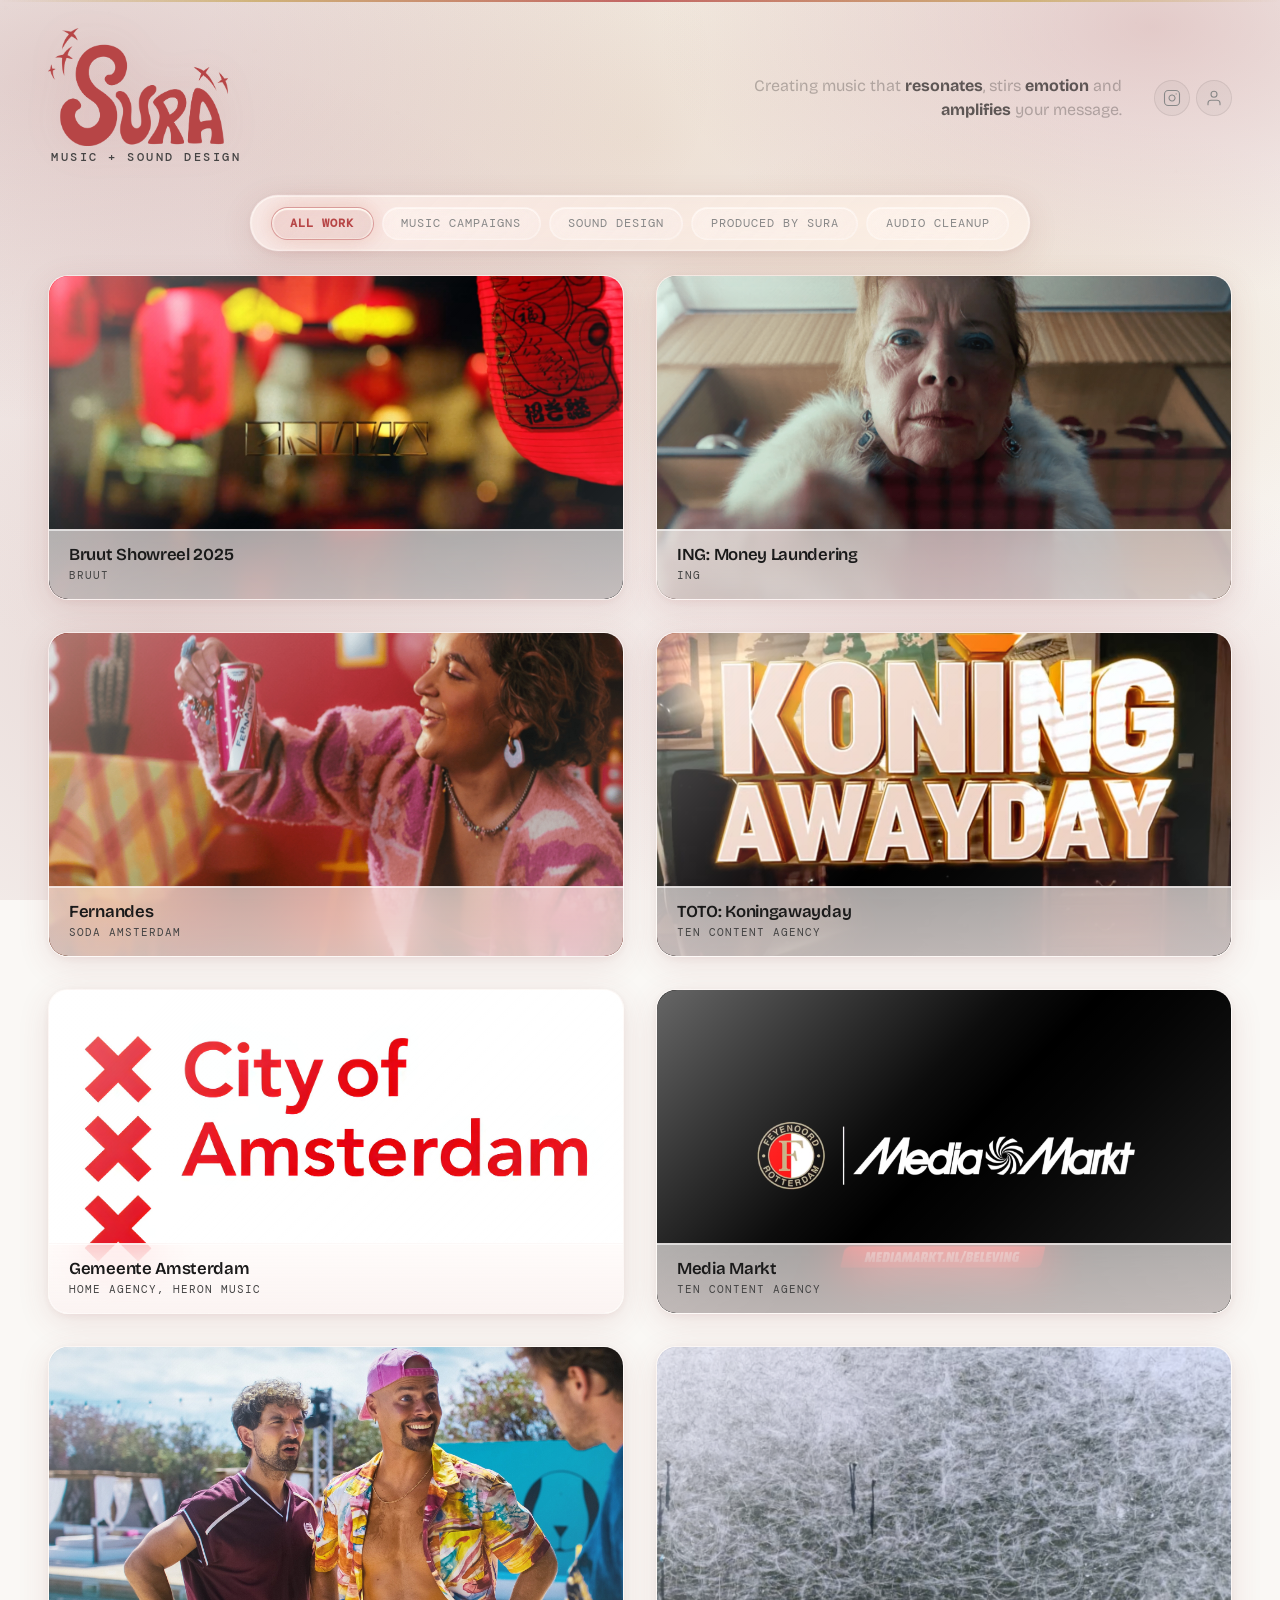
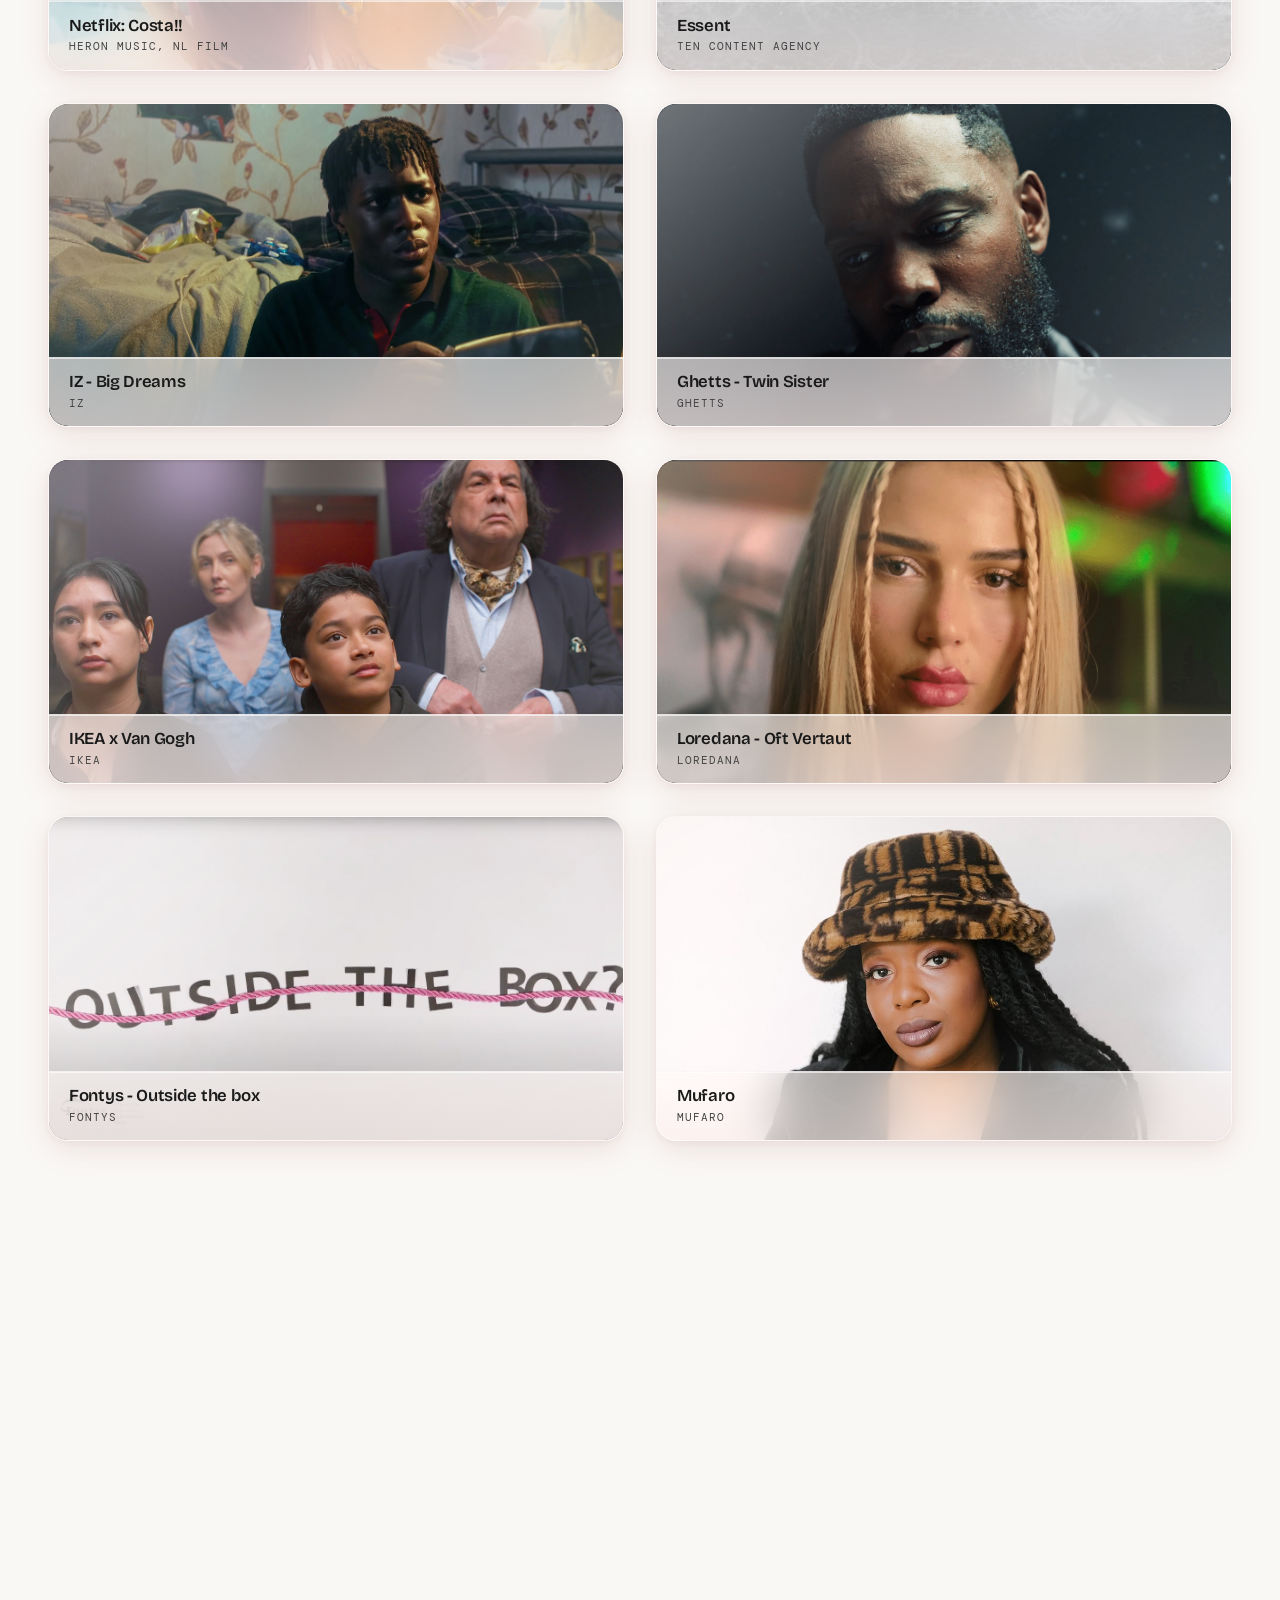
==== commit e72c9fc5: "Add files via upload" ====
--- a/index.html
+++ b/index.html
@@ -3,78 +3,70 @@
 <head>
     <meta charset="UTF-8">
     <meta name="viewport" content="width=device-width, initial-scale=1.0">
-    <title>Made By Sura</title>
+    <title>Made By Sura — Music + Sound Design</title>
+    <meta name="description" content="Sura creates music that resonates, stirs emotion and amplifies your message. Music composition and sound design for commercials, film, and digital content.">
+    <meta property="og:title" content="Made By Sura — Music + Sound Design">
+    <meta property="og:description" content="Creating music that resonates, stirs emotion and amplifies your message.">
+    <meta property="og:image" content="assets/images/sura-logo-red.png">
+    <meta property="og:type" content="website">
     <link rel="stylesheet" href="styles.css">
     <link rel="preconnect" href="https://fonts.googleapis.com">
     <link rel="preconnect" href="https://fonts.gstatic.com" crossorigin>
-    <link href="https://fonts.googleapis.com/css2?family=Inter:wght@300;400;500;600&family=Space+Mono:wght@400&display=swap" rel="stylesheet" media="print" onload="this.media='all'">
-    <noscript><link href="https://fonts.googleapis.com/css2?family=Inter:wght@300;400;500;600&family=Space+Mono:wght@400&display=swap" rel="stylesheet"></noscript>
-    <!-- Resource Hints for Performance -->
-    <link rel="preconnect" href="https://fonts.googleapis.com" crossorigin>
-    <link rel="preconnect" href="https://fonts.gstatic.com" crossorigin>
+    <link href="https://fonts.googleapis.com/css2?family=Bricolage+Grotesque:opsz,wght@12..96,200..800&family=Plus+Jakarta+Sans:wght@200;300;400;500;600;700;800&family=DM+Mono:ital,wght@0,300;0,400;0,500;1,300;1,400;1,500&display=swap" rel="stylesheet" media="print" onload="this.media='all'">
+    <noscript><link href="https://fonts.googleapis.com/css2?family=Bricolage+Grotesque:opsz,wght@12..96,200..800&family=Plus+Jakarta+Sans:wght@200;300;400;500;600;700;800&family=DM+Mono:ital,wght@0,300;0,400;0,500;1,300;1,400;1,500&display=swap" rel="stylesheet"></noscript>
     <link rel="dns-prefetch" href="https://www.youtube.com">
     <link rel="dns-prefetch" href="https://vimeo.com">
     <link rel="dns-prefetch" href="https://open.spotify.com">
-    <link rel="icon" type="image/png" href="../Sura logo Rood.png">
-    <link rel="apple-touch-icon" href="assets/images/apple-touch-icon.png">
+    <link rel="preload" as="image" href="assets/images/sura-logo-red.png">
+    <link rel="icon" type="image/png" href="assets/images/sura-logo-red.png">
+    <link rel="apple-touch-icon" href="assets/images/sura-logo-red.png">
 </head>
 <body>
     <!-- Noise Particle Canvas -->
-    <canvas class="noise-canvas" id="noiseCanvas"></canvas>
+    <canvas class="noise-canvas" id="noiseCanvas" aria-hidden="true"></canvas>
 
     <!-- Main Wrapper -->
     <div class="main-wrapper">
         <!-- Header -->
         <header class="header">
             <div class="header-content">
-                <div class="header-left">
-                    <h1 class="header-name">Daniel Kuiters // Sura</h1>
-                    <p class="header-title">Music Composer & Sound Designer</p>
-                </div>
-                <div class="header-right">
-                    <!-- Filter Dropdown (Mobile) -->
-                    <div class="filter-dropdown" id="filterDropdown">
-                        <button class="filter-toggle" id="filterToggle">
-                            <span class="filter-current">All Work</span>
-                            <svg width="12" height="12" viewBox="0 0 24 24" fill="none" stroke="currentColor" stroke-width="2">
-                                <polyline points="6,9 12,15 18,9"/>
-                            </svg>
-                        </button>
-                        <div class="filter-menu" id="filterMenu">
-                            <button class="filter-option active" data-category="all">All Work</button>
-                            <button class="filter-option" data-category="music-campaigns">Music Campaigns</button>
-                            <button class="filter-option" data-category="sound-design">Sound Design</button>
-                            <button class="filter-option" data-category="produced">Produced by Sura</button>
-                            <button class="filter-option" data-category="audio-cleanup">Audio Cleanup</button>
-                        </div>
-                    </div>
-                    <!-- Contact Links -->
-                    <div class="header-contact">
-                        <a href="https://www.instagram.com/listentosura/" target="_blank" class="contact-link" title="Instagram">
-                            <svg width="18" height="18" viewBox="0 0 24 24" fill="none" stroke="currentColor" stroke-width="2">
-                                <rect x="2" y="2" width="20" height="20" rx="5" ry="5"/>
-                                <path d="M16 11.37A4 4 0 1 1 12.63 8 4 4 0 0 1 16 11.37z"/>
-                                <line x1="17.5" y1="6.5" x2="17.51" y2="6.5"/>
-                            </svg>
-                        </a>
-                        <a href="mailto:listentosura@gmail.com" class="contact-link" title="Email">
-                            <svg width="18" height="18" viewBox="0 0 24 24" fill="none" stroke="currentColor" stroke-width="2">
-                                <path d="M4 4h16c1.1 0 2 .9 2 2v12c0 1.1-.9 2-2 2H4c-1.1 0-2-.9-2-2V6c0-1.1.9-2 2-2z"/>
-                                <polyline points="22,6 12,13 2,6"/>
-                            </svg>
-                        </a>
-                        <a href="tel:+31617331873" class="contact-link" title="Phone">
-                            <svg width="18" height="18" viewBox="0 0 24 24" fill="none" stroke="currentColor" stroke-width="2">
-                                <path d="M22 16.92v3a2 2 0 0 1-2.18 2 19.79 19.79 0 0 1-8.63-3.07 19.5 19.5 0 0 1-6-6 19.79 19.79 0 0 1-3.07-8.67A2 2 0 0 1 4.11 2h3a2 2 0 0 1 2 1.72 12.84 12.84 0 0 0 .7 2.81 2 2 0 0 1-.45 2.11L8.09 9.91a16 16 0 0 0 6 6l1.27-1.27a2 2 0 0 1 2.11-.45 12.84 12.84 0 0 0 2.81.7A2 2 0 0 1 22 16.92z"/>
-                            </svg>
-                        </a>
-                        <!-- About Button Icon -->
-                        <button class="contact-link about-icon-btn" id="aboutBtnHeader" title="About">
-                            <svg width="22" height="22" viewBox="0 0 24 24" fill="none" stroke="currentColor" stroke-width="2">
-                                <path d="M20 21v-2a4 4 0 0 0-4-4H8a4 4 0 0 0-4 4v2"/>
-                                <circle cx="12" cy="7" r="4"/>
-                            </svg>
-                        </button>
+                <div class="header-brand">
+                    <h1 class="sr-only">Sura — Music + Sound Design</h1>
+                    <img src="assets/images/sura-logo-red.png" alt="Sura" class="header-logo-img" />
+                    <span class="header-subtitle">Music + Sound Design</span>
+                </div>
+                <p class="header-tagline">Creating music that <strong>resonates</strong>, stirs <strong>emotion</strong> and <strong>amplifies</strong> your message.</p>
+                <div class="header-icons">
+                    <a href="https://www.instagram.com/listentosura/" target="_blank" class="contact-link" title="Instagram">
+                        <svg width="18" height="18" viewBox="0 0 24 24" fill="none" stroke="currentColor" stroke-width="1.5" stroke-linecap="round" stroke-linejoin="round">
+                            <rect x="2" y="2" width="20" height="20" rx="5" ry="5"/>
+                            <path d="M16 11.37A4 4 0 1 1 12.63 8 4 4 0 0 1 16 11.37z"/>
+                            <line x1="17.5" y1="6.5" x2="17.51" y2="6.5"/>
+                        </svg>
+                    </a>
+                    <button class="contact-link about-icon-btn" id="aboutBtnHeader" title="About">
+                        <svg width="18" height="18" viewBox="0 0 24 24" fill="none" stroke="currentColor" stroke-width="1.5" stroke-linecap="round" stroke-linejoin="round">
+                            <path d="M20 21v-2a4 4 0 0 0-4-4H8a4 4 0 0 0-4 4v2"/>
+                            <circle cx="12" cy="7" r="4"/>
+                        </svg>
+                    </button>
+                </div>
+            </div>
+            <!-- Mobile filter dropdown -->
+            <div class="header-right">
+                <div class="filter-dropdown" id="filterDropdown">
+                    <button class="filter-toggle" id="filterToggle">
+                        <span class="filter-current">All Work</span>
+                        <svg width="12" height="12" viewBox="0 0 24 24" fill="none" stroke="currentColor" stroke-width="2">
+                            <polyline points="6,9 12,15 18,9"/>
+                        </svg>
+                    </button>
+                    <div class="filter-menu" id="filterMenu">
+                        <button class="filter-option active" data-category="all">All Work</button>
+                        <button class="filter-option" data-category="music-campaigns">Music Campaigns</button>
+                        <button class="filter-option" data-category="sound-design">Sound Design</button>
+                        <button class="filter-option" data-category="produced">Produced by Sura</button>
+                        <button class="filter-option" data-category="audio-cleanup">Audio Cleanup</button>
                     </div>
                 </div>
             </div>
@@ -82,19 +74,19 @@
 
         <!-- Main Content -->
         <main class="main-content">
-            <!-- Category Filter Buttons (Desktop) -->
-            <div class="category-filter desktop-only">
+            <!-- Sticky Pill Filter Bar -->
+            <div class="category-filter-bar" id="categoryFilterBar">
                 <button class="filter-btn active" data-category="all">All Work</button>
                 <button class="filter-btn" data-category="music-campaigns">Music Campaigns</button>
                 <button class="filter-btn" data-category="sound-design">Sound Design</button>
                 <button class="filter-btn" data-category="produced">Produced by Sura</button>
                 <button class="filter-btn" data-category="audio-cleanup">Audio Cleanup</button>
             </div>
-                
+
                 <!-- Vertical Grid - Original Carrd Order -->
                 <div class="work-grid">
                     <!-- 1. Bruut Showreel 2025 -->
-                    <article class="work-item reveal project-item" data-category="music-campaigns" data-category-secondary="sound-design" data-title="Bruut Showreel 2025" data-client="Bruut" data-contribution="Music & Sound Design" data-description="A collection of recent work showcasing music composition and sound design for various commercial and creative projects." data-url="https://www.youtube.com/watch?v=PY-cKMC04q8">
+                    <article class="work-item reveal project-item liquid-glass" data-category="music-campaigns" data-category-secondary="sound-design" data-title="Bruut Showreel 2025" data-client="Bruut" data-contribution="Music & Sound Design" data-description="I was asked by Bruut to provide their showreel with a track that captures the meaning of their brand. Bruut translates to raw, savage and rough. With this in mind I tried to capture the essence of the brand in the music." data-url="https://www.youtube.com/watch?v=PY-cKMC04q8">
                         <div class="work-image">
                             <img src="assets/images/container20.jpg" alt="Bruut Showreel 2025" loading="lazy">
                             <div class="play-overlay" data-url="https://www.youtube.com/watch?v=PY-cKMC04q8">
@@ -108,12 +100,12 @@
                         </div>
                         <div class="work-info">
                             <h3>Bruut Showreel 2025</h3>
-                            <p>Music and Sound Design</p>
+                            <p>Bruut</p>
                         </div>
                     </article>
 
                     <!-- 2. ING: Money Laundering -->
-                    <article class="work-item reveal project-item" data-category="music-campaigns" data-title="ING: Money Laundering" data-client="ING" data-director="Geerten Harmens" data-contribution="Music & Sound Design" data-description="Commercial for ING bank featuring original music composition and sound design work." data-url="https://www.youtube.com/watch?v=bEBZTneTXn4">
+                    <article class="work-item reveal project-item liquid-glass" data-category="music-campaigns" data-title="ING: Money Laundering" data-client="ING" data-director="Geerten Harmens" data-contribution="Music & Sound Design" data-description="Commercial for ING bank featuring original music composition and sound design work." data-url="https://www.youtube.com/watch?v=bEBZTneTXn4">
                         <div class="work-image">
                             <img src="assets/images/container01.jpg" alt="ING Commercial" loading="lazy">
                             <div class="play-overlay" data-url="https://www.youtube.com/watch?v=bEBZTneTXn4/">
@@ -127,12 +119,12 @@
                         </div>
                         <div class="work-info">
                             <h3>ING: Money Laundering</h3>
-                            <p>Music & Sound Design</p>
+                            <p>ING</p>
                         </div>
                     </article>
 
                     <!-- 3. Fernandes -->
-                    <article class="work-item reveal" data-category="music-campaigns" data-title="Fernandes" data-client="Soda Amsterdam" data-director="Geerten Harmens" data-sound-design="Luuk van de Mosselaer" data-contribution="Music" data-description="Music and sound design work for Fernandes commercial campaign." data-url="https://vimeo.com/728154435">
+                    <article class="work-item reveal liquid-glass" data-category="music-campaigns" data-title="Fernandes" data-client="Soda Amsterdam" data-director="Geerten Harmens" data-sound-design="Luuk van de Mosselaer" data-contribution="Music" data-description="Music and sound design work for Fernandes commercial campaign." data-url="https://vimeo.com/728154435">
                         <div class="work-image">
                             <img src="assets/images/container06.jpg" alt="Fernandes" loading="lazy">
                             <div class="play-overlay" data-url="https://vimeo.com/728154435">
@@ -146,12 +138,12 @@
                         </div>
                         <div class="work-info">
                             <h3>Fernandes</h3>
-                            <p>Music & Sound Design</p>
+                            <p>Soda Amsterdam</p>
                         </div>
                     </article>
 
                     <!-- 4. TOTO: Koningawayday -->
-                    <article class="work-item reveal" data-category="music-campaigns" data-category-secondary="sound-design" data-title="TOTO: Koningawayday" data-client="Ten Content Agency" data-director="Geerten Harmens" data-contribution="Music & Sound Design" data-description="This was a fun one! My vision was to stay close to the UK punk sound to give it that grimey feel." data-url="https://www.youtube.com/watch?v=RvplftnFf9Q/">
+                    <article class="work-item reveal liquid-glass" data-category="music-campaigns" data-category-secondary="sound-design" data-title="TOTO: Koningawayday" data-client="Ten Content Agency" data-director="Geerten Harmens" data-contribution="Music & Sound Design" data-description="This was a fun one! My vision was to stay close to the UK punk sound to give it that grimey feel." data-url="https://www.youtube.com/watch?v=RvplftnFf9Q/">
                         <div class="work-image">
                             <img src="assets/images/TOTO_new.png" alt="TOTO Europe Tour" loading="lazy">
                             <div class="play-overlay" data-url="https://www.youtube.com/watch?v=RvplftnFf9Q">
@@ -165,12 +157,12 @@
                         </div>
                         <div class="work-info">
                             <h3>TOTO: Koningawayday</h3>
-                            <p>Europe tour</p>
+                            <p>Ten Content Agency</p>
                         </div>
                     </article>
 
                     <!-- 5. Gemeente Amsterdam -->
-                    <article class="work-item reveal" data-category="music-campaigns" data-title="Gemeente Amsterdam" data-client="Home Agency, Heron Music" data-contribution="Music & Sound Design" data-description="Creating awareness for throwing away your trash! In charge of music and final mix. Project completed for Heron Music." data-url="https://youtu.be/0gozNmyCues">
+                    <article class="work-item reveal liquid-glass" data-category="music-campaigns" data-title="Gemeente Amsterdam" data-client="Home Agency, Heron Music" data-contribution="Music & Sound Design" data-description="Creating awareness for throwing away your trash! In charge of music and final mix. Project completed for Heron Music." data-url="https://youtu.be/0gozNmyCues">
                         <div class="work-image">
                             <img src="assets/images/container11.jpg" alt="Gemeente Amsterdam" loading="lazy">
                             <div class="play-overlay" data-url="https://youtu.be/0gozNmyCues">
@@ -184,12 +176,12 @@
                         </div>
                         <div class="work-info">
                             <h3>Gemeente Amsterdam</h3>
-                            <p>Awareness campaign</p>
+                            <p>Home Agency, Heron Music</p>
                         </div>
                     </article>
 
                     <!-- 6. Media Markt -->
-                    <article class="work-item reveal" data-category="music-campaigns" data-title="Media Markt" data-client="Ten Content Agency" data-contribution="Music & Sound Design" data-description="Music and sound design for Media Markt commercial." data-url="https://www.youtube.com/watch?v=DF-vWEe2dIY">
+                    <article class="work-item reveal liquid-glass" data-category="music-campaigns" data-title="Media Markt" data-client="Ten Content Agency" data-contribution="Music & Sound Design" data-description="Music and sound design for Media Markt commercial." data-url="https://www.youtube.com/watch?v=DF-vWEe2dIY">
                         <div class="work-image">
                             <img src="assets/images/Mediamarkt.png" alt="Media Markt" loading="lazy">
                             <div class="play-overlay" data-url="https://www.youtube.com/watch?v=DF-vWEe2dIY">
@@ -203,12 +195,12 @@
                         </div>
                         <div class="work-info">
                             <h3>Media Markt</h3>
-                            <p>Music & Sound design</p>
+                            <p>Ten Content Agency</p>
                         </div>
                     </article>
 
                     <!-- 7. Netflix: Costa!! -->
-                    <article class="work-item reveal" data-category="music-campaigns" data-title="Netflix: Costa!!" data-client="Heron Music, NL FILM" data-contribution="Music Composition" data-description="Worked on a lot of musical cues in the new series costa!! which is out now on netflix. Project completed for Heron Music." data-url="https://www.youtube.com/watch?v=XPCjUmwGTTo/">
+                    <article class="work-item reveal liquid-glass" data-category="music-campaigns" data-title="Netflix: Costa!!" data-client="Heron Music, NL FILM" data-contribution="Music Composition" data-description="Worked on a lot of musical cues in the new series costa!! which is out now on netflix. Project completed for Heron Music." data-url="https://www.youtube.com/watch?v=XPCjUmwGTTo/">
                         <div class="work-image">
                             <img src="assets/images/costa.jpg" alt="Netflix Costa" loading="lazy">
                             <div class="play-overlay" data-url="https://www.youtube.com/watch?v=XPCjUmwGTTo/">
@@ -222,12 +214,12 @@
                         </div>
                         <div class="work-info">
                             <h3>Netflix: Costa!!</h3>
-                            <p>Musical cues for series</p>
+                            <p>Heron Music, NL FILM</p>
                         </div>
                     </article>
 
                     <!-- 8. Essent -->
-                    <article class="work-item reveal" data-category="sound-design" data-title="Essent" data-client="Ten Content Agency" data-contribution="Sound Design" data-description="Sound design work for Essent commercial." data-url="https://www.youtube.com/watch?v=iBiEfh2bDgs/">
+                    <article class="work-item reveal liquid-glass" data-category="sound-design" data-title="Essent" data-client="Ten Content Agency" data-contribution="Sound Design" data-description="Sound design work for Essent commercial." data-url="https://www.youtube.com/watch?v=iBiEfh2bDgs/">
                         <div class="work-image">
                             <img src="assets/images/container18.jpg" alt="Essent" loading="lazy">
                             <div class="play-overlay" data-url="https://www.youtube.com/watch?v=iBiEfh2bDgs/">
@@ -241,12 +233,12 @@
                         </div>
                         <div class="work-info">
                             <h3>Essent</h3>
-                            <p>Sound Design</p>
+                            <p>Ten Content Agency</p>
                         </div>
                     </article>
 
                     <!-- 9. IZ - Big Dreams -->
-                    <article class="work-item reveal" data-category="sound-design" data-title="IZ - Big Dreams" data-client="IZ" data-director="Geerten Harmens" data-contribution="Sound Design" data-description="Sound design for music video. Directed by Geerten Harmens." data-url="https://www.youtube.com/watch?v=4jD8y261rmc/">
+                    <article class="work-item reveal liquid-glass" data-category="sound-design" data-title="IZ - Big Dreams" data-client="IZ" data-director="Geerten Harmens" data-contribution="Sound Design" data-description="Sound design for music video. Directed by Geerten Harmens." data-url="https://www.youtube.com/watch?v=4jD8y261rmc/">
                         <div class="work-image">
                             <img src="assets/images/container16.jpg" alt="IZ - Big Dreams" loading="lazy">
                             <div class="play-overlay" data-url="https://www.youtube.com/watch?v=4jD8y261rmc/">
@@ -260,12 +252,12 @@
                         </div>
                         <div class="work-info">
                             <h3>IZ - Big Dreams</h3>
-                            <p>Sound Design</p>
+                            <p>IZ</p>
                         </div>
                     </article>
 
                     <!-- 10. Ghetts - Twin Sister -->
-                    <article class="work-item reveal" data-category="sound-design" data-title="Ghetts - Twin Sister" data-client="Ghetts" data-director="Geerten Harmens" data-contribution="Sound Design" data-description="Sound design for music video. Directed by Geerten Harmens." data-url="https://www.youtube.com/watch?v=XPAp3sQkgmg/">
+                    <article class="work-item reveal liquid-glass" data-category="sound-design" data-title="Ghetts - Twin Sister" data-client="Ghetts" data-director="Geerten Harmens" data-contribution="Sound Design" data-description="Sound design for music video. Directed by Geerten Harmens." data-url="https://www.youtube.com/watch?v=XPAp3sQkgmg/">
                         <div class="work-image">
                             <img src="assets/images/container15.jpg" alt="Ghetts - Twin Sister" loading="lazy">
                             <div class="play-overlay" data-url="https://www.youtube.com/watch?v=XPAp3sQkgmg/">
@@ -279,12 +271,12 @@
                         </div>
                         <div class="work-info">
                             <h3>Ghetts - Twin Sister</h3>
-                            <p>Sound Design</p>
+                            <p>Ghetts</p>
                         </div>
                     </article>
 
                     <!-- 13. IKEA x Van Gogh -->
-                    <article class="work-item reveal" data-category="sound-design" data-title="IKEA x Van Gogh" data-client="IKEA" data-contribution="Sound Design & Mix" data-description="Created audio cutdowns, sound design and voice over mix! Project for Heron Music." data-url="https://www.youtube.com/watch?v=j48OzCGJeRM&list=PLCOFYd3VDvK84hM6dMkbL7tZQdPmnJQe9/">
+                    <article class="work-item reveal liquid-glass" data-category="sound-design" data-title="IKEA x Van Gogh" data-client="IKEA" data-contribution="Sound Design & Mix" data-description="Created audio cutdowns, sound design and voice over mix! Project for Heron Music." data-url="https://www.youtube.com/watch?v=j48OzCGJeRM&list=PLCOFYd3VDvK84hM6dMkbL7tZQdPmnJQe9/">
                         <div class="work-image">
                             <img src="assets/images/container13.jpg" alt="IKEA x Van Gogh" loading="lazy">
                             <div class="play-overlay" data-url="https://www.youtube.com/watch?v=j48OzCGJeRM&list=PLCOFYd3VDvK84hM6dMkbL7tZQdPmnJQe9/">
@@ -298,12 +290,12 @@
                         </div>
                         <div class="work-info">
                             <h3>IKEA x Van Gogh</h3>
-                            <p>Sound design & mix</p>
+                            <p>IKEA</p>
                         </div>
                     </article>
 
                     <!-- 11. Loredana - Oft Vertaut -->
-                    <article class="work-item reveal" data-category="sound-design" data-title="Loredana - Oft Vertaut" data-client="Loredana" data-director="Geerten Harmens" data-contribution="Sound Design" data-description="Sound design for music video." data-url="https://www.youtube.com/watch?v=MuCMYTsoCUU/">
+                    <article class="work-item reveal liquid-glass" data-category="sound-design" data-title="Loredana - Oft Vertaut" data-client="Loredana" data-director="Geerten Harmens" data-contribution="Sound Design" data-description="Sound design for music video." data-url="https://www.youtube.com/watch?v=MuCMYTsoCUU/">
                         <div class="work-image">
                             <img src="assets/images/container07.jpg" alt="Loredana - Oft Vertaut" loading="lazy">
                             <div class="play-overlay" data-url="https://www.youtube.com/watch?v=MuCMYTsoCUU/">
@@ -317,12 +309,12 @@
                         </div>
                         <div class="work-info">
                             <h3>Loredana - Oft Vertaut</h3>
-                            <p>Sound Design</p>
+                            <p>Loredana</p>
                         </div>
                     </article>
 
                     <!-- 15. Fontys - Outside the box -->
-                    <article class="work-item reveal" data-category="music-campaigns" data-title="Fontys - Outside the box" data-client="Fontys" data-contribution="Music & Sound Design" data-description="Designed a compelling leader for Fontys' promotional campaign." data-url="https://www.youtube.com/watch?v=eReDHtbOaAc/">
+                    <article class="work-item reveal liquid-glass" data-category="music-campaigns" data-title="Fontys - Outside the box" data-client="Fontys" data-contribution="Music & Sound Design" data-description="Designed a compelling leader for Fontys' promotional campaign." data-url="https://www.youtube.com/watch?v=eReDHtbOaAc/">
                         <div class="work-image">
                             <img src="assets/images/container08.jpg" alt="Fontys - Outside the box" loading="lazy">
                             <div class="play-overlay" data-url="https://www.youtube.com/watch?v=eReDHtbOaAc/">
@@ -336,12 +328,12 @@
                         </div>
                         <div class="work-info">
                             <h3>Fontys - Outside the box</h3>
-                            <p>Promotional campaign</p>
+                            <p>Fontys</p>
                         </div>
                     </article>
 
                     <!-- 16. Mufaro -->
-                    <article class="work-item reveal" data-category="produced" data-title="Mufaro" data-client="Mufaro" data-contribution="Executive Producer" data-description="Executive produced Mufaro's first EP." data-url="https://open.spotify.com/album/1NE21Tiitf0unIlXMnSJXf?si=ZfLI7ZlsTaqyZBI9oVOtqA/">
+                    <article class="work-item reveal liquid-glass" data-category="produced" data-title="Mufaro" data-client="Mufaro" data-contribution="Executive Producer" data-description="Executive produced Mufaro's first EP." data-url="https://open.spotify.com/album/1NE21Tiitf0unIlXMnSJXf?si=ZfLI7ZlsTaqyZBI9oVOtqA/">
                         <div class="work-image">
                             <img src="assets/images/container19.jpg" alt="Mufaro" loading="lazy">
                             <div class="play-overlay" data-url="https://open.spotify.com/album/1NE21Tiitf0unIlXMnSJXf?si=ZfLI7ZlsTaqyZBI9oVOtqA/">
@@ -355,12 +347,12 @@
                         </div>
                         <div class="work-info">
                             <h3>Mufaro</h3>
-                            <p>Executive produced EP</p>
+                            <p>Mufaro</p>
                         </div>
                     </article>
 
                     <!-- 17. Pucca -->
-                    <article class="work-item reveal" data-category="produced" data-title="Pucca" data-client="Pucca" data-contribution="Artist" data-description="Garnered over 20 million plays with my lofi hiphop profile called 'pucca'." data-url="https://open.spotify.com/artist/6kLGnSLqv3I3NPOTdmm5lA?si=QmZIQP6QSZSvzglH6q1WPA/">
+                    <article class="work-item reveal liquid-glass" data-category="produced" data-title="Pucca" data-client="Pucca" data-contribution="Artist" data-description="Garnered over 20 million plays with my lofi hiphop profile called 'pucca'." data-url="https://open.spotify.com/artist/6kLGnSLqv3I3NPOTdmm5lA?si=QmZIQP6QSZSvzglH6q1WPA/">
                         <div class="work-image">
                             <img src="assets/images/container09.jpg" alt="Pucca" loading="lazy">
                             <div class="play-overlay" data-url="https://open.spotify.com/artist/6kLGnSLqv3I3NPOTdmm5lA?si=QmZIQP6QSZSvzglH6q1WPA/">
@@ -374,12 +366,12 @@
                         </div>
                         <div class="work-info">
                             <h3>Pucca</h3>
-                            <p>Lofi hiphop profile</p>
+                            <p>Pucca</p>
                         </div>
                     </article>
 
                     <!-- 18. Kutters -->
-                    <article class="work-item reveal" data-category="produced" data-title="Kutters" data-client="Kutters" data-contribution="Artist" data-description="Collaborative exploration of noise music through loud, quirky soundscapes." data-url="https://bandcamp.com/EmbeddedPlayer/album=1581903700/size=large/bgcol=ffffff/linkcol=0687f5/tracklist=false/transparent=true/" data-embed-type="bandcamp">
+                    <article class="work-item reveal liquid-glass" data-category="produced" data-title="Kutters" data-client="Kutters" data-contribution="Artist" data-description="Collaborative exploration of noise music through loud, quirky soundscapes." data-url="https://bandcamp.com/EmbeddedPlayer/album=1581903700/size=large/bgcol=ffffff/linkcol=0687f5/tracklist=false/transparent=true/" data-embed-type="bandcamp">
                         <div class="work-image">
                             <img src="assets/images/container05.jpg" alt="Kutters Music" loading="lazy">
                             <div class="play-overlay" data-url="https://bandcamp.com/EmbeddedPlayer/album=1581903700/size=large/bgcol=ffffff/linkcol=0687f5/tracklist=false/transparent=true/">
@@ -393,12 +385,12 @@
                         </div>
                         <div class="work-info">
                             <h3>Kutters</h3>
-                            <p>Noise music albums</p>
+                            <p>Kutters</p>
                         </div>
                     </article>
 
                     <!-- Rituals: Hypnotherapy -->
-                    <article class="work-item reveal" data-category="audio-cleanup" data-title="Rituals: Hypnotherapy" data-client="Rituals" data-contribution="Audio Cleanup & Mix" data-description="Performed audio cleanup and mix to meet the industry standard. Project completed for Heron Music." data-url="https://www.youtube.com/watch?v=5FppM1vHG0M&list=PLCOFYd3VDvK82tP8ORDPtXi7zg_ZrvQQY&index=1&t=1s/">
+                    <article class="work-item reveal liquid-glass" data-category="audio-cleanup" data-title="Rituals: Hypnotherapy" data-client="Rituals" data-contribution="Audio Cleanup & Mix" data-description="Performed audio cleanup and mix to meet the industry standard. Project completed for Heron Music." data-url="https://www.youtube.com/watch?v=5FppM1vHG0M&list=PLCOFYd3VDvK82tP8ORDPtXi7zg_ZrvQQY&index=1&t=1s/">
                         <div class="work-image">
                             <img src="assets/images/container12.jpg" alt="Rituals Hypnotherapy" loading="lazy">
                             <div class="play-overlay" data-url="https://www.youtube.com/watch?v=5FppM1vHG0M&list=PLCOFYd3VDvK82tP8ORDPtXi7zg_ZrvQQY&index=1&t=1s/">
@@ -412,12 +404,12 @@
                         </div>
                         <div class="work-info">
                             <h3>Rituals: Hypnotherapy</h3>
-                            <p>Audio cleanup & mix</p>
+                            <p>Rituals</p>
                         </div>
                     </article>
 
                     <!-- Rituals: How to find your purpose -->
-                    <article class="work-item reveal" data-category="audio-cleanup" data-title="Rituals: How to find your purpose" data-client="Rituals" data-contribution="Audio Cleanup & Mix" data-description="Performed audio cleanup and did the final mix. Project completed for Heron Music." data-url="https://www.youtube.com/watch?v=kJ0hsBdU9s4&list=PLCOFYd3VDvK__6THjQPVlj5jefP-rkkMB/">
+                    <article class="work-item reveal liquid-glass" data-category="audio-cleanup" data-title="Rituals: How to find your purpose" data-client="Rituals" data-contribution="Audio Cleanup & Mix" data-description="Performed audio cleanup and did the final mix. Project completed for Heron Music." data-url="https://www.youtube.com/watch?v=kJ0hsBdU9s4&list=PLCOFYd3VDvK__6THjQPVlj5jefP-rkkMB/">
                         <div class="work-image">
                             <img src="assets/images/container14.jpg" alt="Rituals How to find your purpose" loading="lazy">
                             <div class="play-overlay" data-url="https://www.youtube.com/watch?v=kJ0hsBdU9s4&list=PLCOFYd3VDvK__6THjQPVlj5jefP-rkkMB/">
@@ -431,7 +423,7 @@
                         </div>
                         <div class="work-info">
                             <h3>Rituals: How to find your purpose</h3>
-                            <p>Audio cleanup & mix</p>
+                            <p>Rituals</p>
                         </div>
                     </article>
                 </div>
@@ -440,50 +432,44 @@
     </div>
 
     <!-- About Modal -->
-    <div class="about-modal-overlay" id="aboutModal">
-        <div class="about-modal">
-            <button class="about-modal-close" id="aboutModalClose">
+    <div class="about-modal-overlay" id="aboutModal" role="dialog" aria-modal="true" aria-label="About Sura">
+        <div class="about-modal liquid-glass">
+            <button class="about-modal-close" id="aboutModalClose" aria-label="Close">
                 <svg width="20" height="20" viewBox="0 0 24 24" fill="none" stroke="currentColor" stroke-width="2">
                     <path d="M18 6L6 18M6 6l12 12"/>
                 </svg>
             </button>
             <div class="about-card">
                 <div class="about-card-left">
+                    <div class="about-photo">
+                        <img src="assets/images/image01.jpg" alt="Daniel Kuiters // Sura" loading="lazy">
+                    </div>
+                </div>
+                <div class="about-card-right">
                     <h2>Daniel Kuiters // Sura</h2>
                     <p class="about-subtitle">Music Composer & Sound Designer</p>
                     <p class="about-description">
-                        I'm Daniel, an Amsterdam-based music producer working under the name Sura (a playful nod to my last name - Sura means "calf" in Latin, Kuit means "calf" in Dutch). I create original music and sound design for video, ads, and media projects.
+                        I create original music and sound design for video, ads, and media projects under the name Sura, a playful reference to my Dutch surname (Kuit means "calf," Sura means the same in Latin).
                     </p>
                     <p class="about-description">
-                        My background combines Media Entertainment Management with 10 years of hands-on music production experience, plus I work with a solid network of musicians and creatives. This means I can help you nail the right vibe for your project.
+                        With a background in Media Entertainment Management and 10 years of hands-on production experience, I work with a trusted network of musicians and creatives to deliver the right sonic identity for your project.
                     </p>
                     <p class="about-description">
-                        Got a clear idea of what you want sonically? Great, let's build it. Still figuring it out? Even better! I love that early exploration phase. Either way, I'm here to make your project sound memorable.
+                        Whether you have a clear vision or you're still exploring possibilities, I'm here to collaborate and make your project sound memorable.
                     </p>
                     <div class="about-contact">
-                        <a href="https://www.instagram.com/listentosura/" target="_blank" class="about-contact-link" title="Instagram">
-                            <svg width="20" height="20" viewBox="0 0 24 24" fill="none" stroke="currentColor" stroke-width="2">
-                                <rect x="2" y="2" width="20" height="20" rx="5" ry="5"/>
-                                <path d="M16 11.37A4 4 0 1 1 12.63 8 4 4 0 0 1 16 11.37z"/>
-                                <line x1="17.5" y1="6.5" x2="17.51" y2="6.5"/>
-                            </svg>
-                        </a>
-                        <a href="mailto:listentosura@gmail.com" class="about-contact-link" title="Email">
-                            <svg width="20" height="20" viewBox="0 0 24 24" fill="none" stroke="currentColor" stroke-width="2">
-                                <path d="M4 4h16c1.1 0 2 .9 2 2v12c0 1.1-.9 2-2 2H4c-1.1 0-2-.9-2-2V6c0-1.1.9-2 2-2z"/>
-                                <polyline points="22,6 12,13 2,6"/>
-                            </svg>
-                        </a>
-                        <a href="tel:+31617331873" class="about-contact-link" title="Phone">
-                            <svg width="20" height="20" viewBox="0 0 24 24" fill="none" stroke="currentColor" stroke-width="2">
-                                <path d="M22 16.92v3a2 2 0 0 1-2.18 2 19.79 19.79 0 0 1-8.63-3.07 19.5 19.5 0 0 1-6-6 19.79 19.79 0 0 1-3.07-8.67A2 2 0 0 1 4.11 2h3a2 2 0 0 1 2 1.72 12.84 12.84 0 0 0 .7 2.81 2 2 0 0 1-.45 2.11L8.09 9.91a16 16 0 0 0 6 6l1.27-1.27a2 2 0 0 1 2.11-.45 12.84 12.84 0 0 0 2.81.7A2 2 0 0 1 22 16.92z"/>
-                            </svg>
-                        </a>
-                    </div>
-                </div>
-                <div class="about-card-right">
-                    <div class="about-photo">
-                        <img src="assets/images/image01.jpg" alt="Daniel Kuiters // Sura" loading="lazy">
+                        <div class="about-contact-box">
+                            <span class="contact-header">let's connect</span>
+                            <div class="contact-details">
+                                <a href="mailto:listentosura@gmail.com" class="contact-link" title="Email">
+                                    listentosura@gmail.com
+                                </a>
+                                <span class="contact-divider">•</span>
+                                <a href="tel:+31617331873" class="contact-link" title="Phone">
+                                    +31 6 17 33 18 73
+                                </a>
+                            </div>
+                        </div>
                     </div>
                 </div>
             </div>
@@ -491,9 +477,21 @@
     </div>
 
     <!-- Project Detail Modal -->
-    <div class="project-modal-overlay" id="projectModal">
-        <div class="project-modal">
-            <button class="project-modal-close" id="projectModalClose">
+    <div class="project-modal-overlay" id="projectModal" role="dialog" aria-modal="true" aria-label="Project details">
+        <div class="project-modal-nav-container">
+            <button class="project-modal-nav project-modal-prev" id="projectModalPrev" aria-label="Previous project">
+                <svg width="18" height="18" viewBox="0 0 24 24" fill="none" stroke="currentColor" stroke-width="1.5">
+                    <polyline points="15,18 9,12 15,6"/>
+                </svg>
+            </button>
+            <button class="project-modal-nav project-modal-next" id="projectModalNext" aria-label="Next project">
+                <svg width="18" height="18" viewBox="0 0 24 24" fill="none" stroke="currentColor" stroke-width="1.5">
+                    <polyline points="9,6 15,12 9,18"/>
+                </svg>
+            </button>
+        </div>
+        <div class="project-modal liquid-glass">
+            <button class="project-modal-close" id="projectModalClose" aria-label="Close">
                 <svg width="20" height="20" viewBox="0 0 24 24" fill="none" stroke="currentColor" stroke-width="2">
                     <path d="M18 6L6 18M6 6l12 12"/>
                 </svg>
--- a/styles.css
+++ b/styles.css
@@ -5,18 +5,21 @@
 
 /* CSS Variables */
 :root {
-    --color-bg: #ffffff;
-    --color-bg-light: #fafafa;
-    --color-bg-lighter: #f5f5f5;
+    --color-bg: #faf8f5;
+    --color-bg-light: #f5e6e6;
+    --color-bg-lighter: #f8f0f0;
     --color-text: #1a1a1a;
     --color-text-muted: #888888;
     --color-text-light: #444444;
     --color-accent: #b74546;
     --color-accent-hover: #c95455;
-    --color-border: #e0e0e0;
-    
-    --font-main: 'Inter', -apple-system, BlinkMacSystemFont, sans-serif;
-    --font-mono: 'Space Mono', monospace;
+    --color-accent-dark: #8b3a3b;
+    --color-accent-gold: #c9a962;
+    --color-border: rgba(255, 255, 255, 0.4);
+    
+    --font-main: 'Plus Jakarta Sans', -apple-system, BlinkMacSystemFont, sans-serif;
+    --font-display: 'Bricolage Grotesque', -apple-system, BlinkMacSystemFont, sans-serif;
+    --font-mono: 'DM Mono', monospace;
     
     --transition-fast: 0.2s cubic-bezier(0.4, 0, 0.2, 1);
     --transition-medium: 0.4s cubic-bezier(0.4, 0, 0.2, 1);
@@ -27,8 +30,58 @@
     --spacing-md: 2rem;
     --spacing-lg: 4rem;
     --spacing-xl: 6rem;
-    
-    --sidebar-width: 280px;
+
+    /* === Liquid Glass Design System v2.0 === */
+    --glass-blur: 28px;
+    --glass-blur-heavy: 40px;
+    --glass-blur-light: 16px;
+    --glass-saturate: 180%;
+    --glass-brightness: 105%;
+
+    /* Glass surface tiers — warm rose-cream tints */
+    --glass-bg: rgba(250, 240, 238, 0.5);
+    --glass-bg-heavy: rgba(252, 244, 242, 0.72);
+    --glass-bg-light: rgba(250, 240, 238, 0.3);
+
+    /* Glass edge system */
+    --glass-border: 1px solid rgba(255, 255, 255, 0.5);
+    --glass-border-subtle: 1px solid rgba(255, 255, 255, 0.3);
+    --glass-border-bright: 1px solid rgba(255, 255, 255, 0.7);
+
+    /* Specular edge highlights — warm-tinted */
+    --glass-specular: inset 0 1px 0 0 rgba(255, 250, 245, 0.85),
+                      inset 0 -1px 0 0 rgba(255, 248, 240, 0.25),
+                      inset 1px 0 0 0 rgba(255, 250, 245, 0.35),
+                      inset -1px 0 0 0 rgba(255, 250, 245, 0.35);
+    --glass-specular-strong: inset 0 2px 1px 0 rgba(255, 250, 242, 0.9),
+                             inset 0 -1px 1px 0 rgba(255, 248, 240, 0.3),
+                             inset 2px 0 1px 0 rgba(255, 250, 242, 0.4),
+                             inset -2px 0 1px 0 rgba(255, 250, 242, 0.4);
+
+    /* Depth shadows — deeper burgundy undertones */
+    --glass-shadow: 0 8px 32px rgba(139, 58, 59, 0.12),
+                    0 2px 8px rgba(139, 58, 59, 0.06);
+    --glass-shadow-elevated: 0 24px 64px rgba(139, 58, 59, 0.18),
+                             0 6px 20px rgba(139, 58, 59, 0.08);
+
+    /* Radii */
+    --glass-radius: 20px;
+    --glass-radius-sm: 12px;
+    --glass-radius-lg: 28px;
+    --glass-radius-pill: 100px;
+
+    /* Red accent as light through glass */
+    --accent-glow-subtle: 0 0 15px rgba(183, 69, 70, 0.1);
+    --accent-glow: 0 0 25px rgba(183, 69, 70, 0.2);
+    --accent-glow-strong: 0 0 40px rgba(183, 69, 70, 0.3);
+    --accent-border: rgba(183, 69, 70, 0.3);
+    --accent-glass-bg: rgba(183, 69, 70, 0.08);
+    --accent-glass-bg-strong: rgba(183, 69, 70, 0.14);
+    
+    /* Gold accent */
+    --gold-glow: 0 0 20px rgba(201, 169, 98, 0.25);
+    --gold-border: rgba(201, 169, 98, 0.3);
+    --gold-glass-bg: rgba(201, 169, 98, 0.08);
 }
 
 /* Reset */
@@ -36,6 +89,19 @@
     margin: 0;
     padding: 0;
     box-sizing: border-box;
+}
+
+/* Screen reader only — visually hidden but accessible */
+.sr-only {
+    position: absolute;
+    width: 1px;
+    height: 1px;
+    padding: 0;
+    margin: -1px;
+    overflow: hidden;
+    clip: rect(0, 0, 0, 0);
+    white-space: nowrap;
+    border: 0;
 }
 
 html {
@@ -50,12 +116,39 @@
     color: var(--color-text);
     background-color: var(--color-bg);
     background-image:
-        radial-gradient(circle at 50% 50%, rgba(0, 0, 0, 0.015) 0%, transparent 50%),
-        radial-gradient(circle at 25% 25%, rgba(0, 0, 0, 0.008) 0%, transparent 40%),
-        radial-gradient(circle at 75% 75%, rgba(0, 0, 0, 0.008) 0%, transparent 40%);
+        radial-gradient(ellipse 85% 65% at 5% 8%, rgba(139, 58, 59, 0.22) 0%, transparent 60%),
+        radial-gradient(ellipse 70% 55% at 90% 3%, rgba(200, 150, 150, 0.45) 0%, transparent 55%),
+        radial-gradient(ellipse 60% 50% at 80% 40%, rgba(201, 169, 98, 0.2) 0%, transparent 55%),
+        radial-gradient(ellipse 110% 90% at 50% 35%, rgba(220, 185, 185, 0.3) 0%, transparent 60%),
+        radial-gradient(circle at 12% 70%, rgba(139, 58, 59, 0.16) 0%, transparent 45%),
+        radial-gradient(circle at 50% 15%, rgba(201, 169, 98, 0.18) 0%, transparent 45%),
+        radial-gradient(ellipse 65% 55% at 78% 80%, rgba(200, 150, 150, 0.35) 0%, transparent 55%),
+        radial-gradient(ellipse 50% 40% at 30% 50%, rgba(201, 169, 98, 0.1) 0%, transparent 45%);
     background-attachment: fixed;
     background-size: 100% 100%;
     overflow-x: hidden;
+}
+
+body::before {
+    content: '';
+    position: fixed;
+    top: 0;
+    left: 0;
+    right: 0;
+    height: 2px;
+    background: linear-gradient(90deg,
+        transparent 0%,
+        var(--color-accent-gold) 20%,
+        var(--color-accent) 50%,
+        var(--color-accent-gold) 80%,
+        transparent 100%
+    );
+    z-index: 9999;
+    opacity: 0.8;
+}
+
+h1, h2, h3 {
+    font-family: var(--font-display);
 }
 
 a {
@@ -82,7 +175,65 @@
     height: 100%;
     pointer-events: none;
     z-index: 0;
-    opacity: 0.08;
+    opacity: 0.05;
+}
+
+/* ============================================
+   Liquid Glass Utility
+   ============================================ */
+.liquid-glass {
+    position: relative;
+    background: var(--glass-bg);
+    backdrop-filter: blur(var(--glass-blur)) saturate(var(--glass-saturate)) brightness(var(--glass-brightness));
+    -webkit-backdrop-filter: blur(var(--glass-blur)) saturate(var(--glass-saturate)) brightness(var(--glass-brightness));
+    border: var(--glass-border);
+    box-shadow: var(--glass-specular), var(--glass-shadow);
+}
+
+.liquid-glass::after {
+    content: '';
+    position: absolute;
+    inset: 0;
+    border-radius: inherit;
+    background: linear-gradient(
+        135deg,
+        rgba(255, 255, 255, 0.4) 0%,
+        rgba(255, 255, 255, 0.05) 40%,
+        transparent 50%,
+        rgba(255, 255, 255, 0.02) 60%,
+        rgba(255, 255, 255, 0.15) 100%
+    );
+    pointer-events: none;
+    z-index: 1;
+}
+
+/* ============================================
+   Glass Shimmer Animation
+   ============================================ */
+@keyframes glassShimmer {
+    0%, 100% { background-position: -200% center; }
+    50% { background-position: 200% center; }
+}
+
+.glass-shimmer::before {
+    content: '';
+    position: absolute;
+    inset: 0;
+    border-radius: inherit;
+    background: linear-gradient(
+        105deg,
+        transparent 35%,
+        rgba(255, 255, 255, 0.12) 42%,
+        rgba(255, 255, 255, 0.22) 48%,
+        rgba(201, 169, 98, 0.08) 50%,
+        rgba(183, 69, 70, 0.06) 52%,
+        rgba(255, 255, 255, 0.22) 58%,
+        transparent 65%
+    );
+    background-size: 250% 100%;
+    animation: glassShimmer 8s ease-in-out infinite;
+    pointer-events: none;
+    z-index: 2;
 }
 
 /* ============================================
@@ -92,14 +243,13 @@
     min-height: 100vh;
 }
 
-/* Header */
+/* Header — Transparent Landing */
 .header {
-    position: sticky;
-    top: 0;
+    position: relative;
     z-index: 1100;
-    background: rgba(255, 255, 255, 0.98);
-    border-bottom: 1px solid rgba(0, 0, 0, 0.06);
-    padding: 1.5rem 3rem;
+    background: transparent;
+    border-bottom: none;
+    padding: 1.75rem 3rem;
     overflow: visible;
 }
 
@@ -107,9 +257,83 @@
     max-width: 1600px;
     margin: 0 auto;
     display: flex;
-    justify-content: space-between;
     align-items: center;
     gap: 2rem;
+}
+
+/* Brand: Logo + subtitle stacked */
+.header-brand {
+    display: flex;
+    flex-direction: column;
+    align-items: flex-start;
+    gap: 0.15rem;
+    flex-shrink: 0;
+}
+
+.header-logo-img {
+    width: 180px;
+    max-width: 180px;
+    height: auto;
+    display: block;
+    filter: drop-shadow(0 0 20px rgba(183, 69, 70, 0.08));
+}
+
+.header-subtitle {
+    font-family: var(--font-mono);
+    font-size: 0.72rem;
+    font-weight: 500;
+    text-transform: uppercase;
+    letter-spacing: 2.5px;
+    color: var(--color-text-light);
+    padding-left: 3px;
+}
+
+/* Tagline: fills the middle */
+.header-tagline {
+    font-family: var(--font-display);
+    font-size: 1rem;
+    font-weight: 400;
+    color: rgba(0, 0, 0, 0.25);
+    line-height: 1.5;
+    text-align: right;
+    margin: 0;
+    margin-left: auto;
+    max-width: 420px;
+}
+
+.header-tagline strong {
+    font-weight: 700;
+    color: rgba(0, 0, 0, 0.6);
+}
+
+/* Icons: far right */
+.header-icons {
+    display: flex;
+    gap: 0.4rem;
+    align-items: center;
+    flex-shrink: 0;
+}
+
+.header-icons .contact-link {
+    display: flex;
+    align-items: center;
+    justify-content: center;
+    width: 36px;
+    height: 36px;
+    border-radius: 50%;
+    color: var(--color-text-muted);
+    background: rgba(0, 0, 0, 0.03);
+    border: 1px solid rgba(0, 0, 0, 0.08);
+    transition: all 0.3s ease;
+    cursor: pointer;
+    text-decoration: none;
+}
+
+.header-icons .contact-link:hover {
+    color: var(--color-accent);
+    background: rgba(183, 69, 70, 0.06);
+    border-color: rgba(183, 69, 70, 0.2);
+    transform: translateY(-2px);
 }
 
 .header-right {
@@ -117,60 +341,6 @@
     align-items: center;
     gap: 1.5rem;
     overflow: visible;
-}
-
-.header-left {
-    display: flex;
-    flex-direction: column;
-    gap: 0.25rem;
-}
-
-.header-name {
-    font-size: 1.75rem;
-    font-weight: 600;
-    letter-spacing: -1px;
-    line-height: 1.1;
-}
-
-.header-title {
-    font-family: var(--font-mono);
-    font-size: 0.8rem;
-    color: var(--color-text-muted);
-    text-transform: uppercase;
-    letter-spacing: 1px;
-}
-
-.header-contact {
-    display: flex;
-    gap: 0.5rem;
-}
-
-.header-contact .contact-link {
-    display: flex;
-    align-items: center;
-    justify-content: center;
-    width: 48px;
-    height: 48px;
-    color: var(--color-text-muted);
-    border-radius: 10px;
-    background: rgba(0, 0, 0, 0.02);
-    transition: all var(--transition-fast);
-}
-
-.header-contact .contact-link svg {
-    width: 22px;
-    height: 22px;
-    flex-shrink: 0;
-}
-
-.header-contact .contact-link:hover {
-    color: var(--color-text);
-    background: rgba(183, 69, 70, 0.08);
-    transform: translateY(-2px);
-}
-
-.header-contact .contact-link:hover svg {
-    color: var(--color-accent);
 }
 
 .about-icon-btn {
@@ -190,9 +360,11 @@
     align-items: center;
     gap: 0.5rem;
     padding: 0.6rem 1rem;
-    background: rgba(0, 0, 0, 0.03);
-    border: 1px solid var(--color-border);
-    border-radius: 8px;
+    background: var(--glass-bg-light);
+    backdrop-filter: blur(var(--glass-blur-light)) saturate(150%);
+    -webkit-backdrop-filter: blur(var(--glass-blur-light)) saturate(150%);
+    border: var(--glass-border-subtle);
+    border-radius: var(--glass-radius-pill);
     font-family: var(--font-mono);
     font-size: 0.75rem;
     text-transform: uppercase;
@@ -200,11 +372,12 @@
     color: var(--color-text);
     cursor: pointer;
     transition: all var(--transition-fast);
+    box-shadow: var(--glass-specular);
 }
 
 .filter-toggle:hover {
-    background: rgba(183, 69, 70, 0.08);
-    border-color: var(--color-accent);
+    background: var(--accent-glass-bg);
+    border-color: var(--accent-border);
 }
 
 .filter-current {
@@ -219,10 +392,12 @@
     left: 0;
     min-width: 200px;
     max-width: calc(100vw - 3rem);
-    background: #fff;
-    border: 1px solid var(--color-border);
-    border-radius: 12px;
-    box-shadow: 0 20px 60px rgba(0, 0, 0, 0.15);
+    background: var(--glass-bg-heavy);
+    backdrop-filter: blur(var(--glass-blur-heavy)) saturate(var(--glass-saturate));
+    -webkit-backdrop-filter: blur(var(--glass-blur-heavy)) saturate(var(--glass-saturate));
+    border: var(--glass-border);
+    border-radius: var(--glass-radius);
+    box-shadow: var(--glass-shadow-elevated), var(--glass-specular);
     padding: 0.5rem;
     opacity: 0;
     visibility: hidden;
@@ -259,99 +434,61 @@
 
 .filter-option:hover,
 .filter-option.active {
-    background: rgba(183, 69, 70, 0.08);
+    background: var(--accent-glass-bg);
     color: var(--color-accent);
-}
-
-/* Desktop Only Filter Buttons */
-.category-filter.desktop-only {
-    display: flex;
-    gap: 0.5rem;
-    flex-wrap: wrap;
-    margin-bottom: 2rem;
-}
-
-.category-filter.desktop-only .filter-btn {
-    padding: 0.6rem 1rem;
-    background: rgba(0, 0, 0, 0.02);
-    border: 1px solid var(--color-border);
-    border-radius: 8px;
-    font-family: var(--font-mono);
-    font-size: 0.75rem;
-    text-transform: uppercase;
-    letter-spacing: 1px;
-    color: var(--color-text-muted);
-    cursor: pointer;
-    transition: all var(--transition-fast);
-}
-
-.category-filter.desktop-only .filter-btn:hover {
-    background: rgba(183, 69, 70, 0.08);
-    border-color: var(--color-accent);
-    color: var(--color-accent);
-}
-
-.category-filter.desktop-only .filter-btn.active {
-    background: var(--color-accent);
-    border-color: var(--color-accent);
-    color: #fff;
 }
 
 /* Mobile Header */
 @media (max-width: 900px) {
     .header {
-        padding: 1rem 1.5rem;
-    }
-    
-    .header-name {
-        font-size: 1.25rem;
-    }
-    
-    .header-title {
-        font-size: 0.7rem;
-    }
-    
+        padding: 1.25rem 1.5rem;
+    }
+
+    .header-content {
+        flex-wrap: wrap;
+        gap: 0.75rem;
+    }
+
+    .header-tagline {
+        display: none;
+    }
+
+    .header-icons {
+        margin-left: auto;
+    }
+
     .header-right {
+        display: flex;
+        justify-content: center;
         gap: 0.75rem;
     }
-    
-    .header-contact .contact-link {
-        width: 36px;
-        height: 36px;
-    }
-    
+
     .filter-dropdown {
         display: block;
     }
-    
-    .category-filter.desktop-only {
-        display: none;
-    }
+
 }
 
 @media (max-width: 600px) {
-    .header-content {
-        gap: 1rem;
-    }
-    
-    .header-name {
-        font-size: 1.1rem;
-    }
-    
-    .header-title {
-        font-size: 0.65rem;
-    }
-    
-    .header-contact .contact-link {
+    .header {
+        padding: 1rem 1.25rem;
+    }
+
+    .header-logo-img {
+        width: 110px;
+        max-width: 110px;
+    }
+
+    .header-subtitle {
+        font-size: 0.5rem;
+        letter-spacing: 2px;
+    }
+
+    .header-icons .contact-link {
         width: 32px;
         height: 32px;
     }
-    
-    .header-contact .contact-link svg {
-        width: 16px;
-        height: 16px;
-    }
-    
+
     .filter-toggle {
         padding: 0.6rem 1rem;
         font-size: 0.7rem;
@@ -362,12 +499,6 @@
         right: auto;
         min-width: 180px;
     }
-}
-
-.sidebar-contact {
-    display: flex;
-    flex-direction: column;
-    gap: 0.5rem;
 }
 
 /* Main Content */
@@ -377,21 +508,25 @@
     padding: 0 3rem;
 }
 
-/* About Modal */
+/* ============================================
+   Creative About Modal
+   ============================================ */
 .about-modal-overlay {
     position: fixed;
     top: 0;
     left: 0;
     right: 0;
     bottom: 0;
-    background: rgba(255, 255, 255, 0.98);
+    background: rgba(255, 255, 255, 0.6);
+    backdrop-filter: blur(var(--glass-blur-heavy)) saturate(150%);
+    -webkit-backdrop-filter: blur(var(--glass-blur-heavy)) saturate(150%);
     z-index: 2000;
     display: flex;
     align-items: center;
     justify-content: center;
     opacity: 0;
     visibility: hidden;
-    transition: opacity var(--transition-medium), visibility var(--transition-medium);
+    transition: opacity 0.5s cubic-bezier(0.4, 0, 0.2, 1), visibility 0.5s cubic-bezier(0.4, 0, 0.2, 1);
 }
 
 .about-modal-overlay.active {
@@ -401,55 +536,110 @@
 
 .about-modal {
     position: relative;
-    width: 95%;
-    max-width: 2200px;
-    max-height: 95vh;
+    width: 75%;
+    max-width: 1400px;
+    max-height: 88vh;
     overflow-y: auto;
-    background: #fff;
-    border-radius: 24px;
-    box-shadow: 0 40px 120px rgba(0, 0, 0, 0.15);
-    border: 1px solid rgba(0, 0, 0, 0.08);
-    transform: scale(0.95);
+    background: linear-gradient(135deg, rgba(255, 255, 255, 0.85) 0%, rgba(255, 250, 248, 0.9) 50%, rgba(255, 245, 245, 0.85) 100%);
+    backdrop-filter: blur(var(--glass-blur-heavy)) saturate(140%) brightness(102%);
+    -webkit-backdrop-filter: blur(var(--glass-blur-heavy)) saturate(140%) brightness(102%);
+    border-radius: 32px;
+    box-shadow: 
+        0 4px 0 0 rgba(183, 69, 70, 0.1),
+        0 20px 60px rgba(0, 0, 0, 0.08),
+        inset 0 1px 0 0 rgba(255, 255, 255, 0.9),
+        inset 0 -1px 0 0 rgba(255, 255, 255, 0.5);
+    border: 1px solid rgba(255, 255, 255, 0.6);
+    transform: translateY(40px) scale(0.96);
     opacity: 0;
-    transition: transform var(--transition-medium), opacity var(--transition-medium);
+    transition: transform 0.6s cubic-bezier(0.34, 1.56, 0.64, 1), opacity 0.6s cubic-bezier(0.34, 1.56, 0.64, 1);
     -webkit-font-smoothing: antialiased;
     -moz-osx-font-smoothing: grayscale;
 }
 
+.about-modal::before {
+    content: '';
+    position: absolute;
+    top: 0;
+    left: 0;
+    right: 0;
+    height: 4px;
+    background: linear-gradient(90deg, transparent, var(--color-accent), transparent);
+    border-radius: 32px 32px 0 0;
+    opacity: 0.6;
+}
+
 .about-modal-overlay.active .about-modal {
     opacity: 1;
-    transform: scale(1);
+    transform: translateY(0) scale(1);
+}
+
+/* Decorative accent shapes */
+.about-modal::after {
+    content: '';
+    position: absolute;
+    bottom: -60px;
+    right: -40px;
+    width: 200px;
+    height: 200px;
+    background: radial-gradient(circle, rgba(183, 69, 70, 0.06) 0%, transparent 70%);
+    pointer-events: none;
+    z-index: -1;
 }
 
 .about-card {
-    display: flex;
-    flex-direction: row;
-    gap: 0;
-    padding: 5rem 4rem;
-    background: transparent;
-}
-
+    display: grid;
+    grid-template-columns: 380px 1fr;
+    gap: 3.5rem;
+    padding: 3.5rem 4rem;
+    position: relative;
+}
+
+/* Floating photo container */
 .about-card-left {
-    flex: 2;
-    display: flex;
-    flex-direction: column;
+    position: relative;
+    display: flex;
+    align-items: center;
     justify-content: center;
 }
 
-.about-card-right {
-    flex-shrink: 0;
-    padding: 0 0 0 3rem;
-    display: flex;
-    align-items: center;
+/* Decorative circle behind photo */
+.about-card-left::before {
+    content: '';
+    position: absolute;
+    width: 320px;
+    height: 320px;
+    border-radius: 50%;
+    background: linear-gradient(135deg, rgba(183, 69, 70, 0.08) 0%, rgba(183, 69, 70, 0.02) 100%);
+    animation: pulse-slow 4s ease-in-out infinite;
+}
+
+@keyframes pulse-slow {
+    0%, 100% { transform: scale(1); opacity: 0.8; }
+    50% { transform: scale(1.05); opacity: 1; }
 }
 
 .about-photo {
-    width: 500px;
-    height: 500px;
+    position: relative;
+    width: 320px;
+    height: 380px;
     border-radius: 24px;
     overflow: hidden;
-    box-shadow: 0 20px 60px rgba(183, 69, 70, 0.2);
-    flex-shrink: 0;
+    border: 3px solid rgba(255, 255, 255, 0.8);
+    box-shadow: 
+        0 20px 50px rgba(0, 0, 0, 0.1),
+        0 8px 20px rgba(183, 69, 70, 0.15),
+        inset 0 1px 0 0 rgba(255, 255, 255, 0.9),
+        inset 0 -1px 0 0 rgba(255, 255, 255, 0.3);
+    transition: transform 0.4s cubic-bezier(0.4, 0, 0.2, 1), box-shadow 0.4s cubic-bezier(0.4, 0, 0.2, 1);
+}
+
+.about-photo:hover {
+    transform: scale(1.02);
+    box-shadow: 
+        0 25px 60px rgba(0, 0, 0, 0.12),
+        0 12px 30px rgba(183, 69, 70, 0.2),
+        inset 0 1px 0 0 rgba(255, 255, 255, 0.9);
 }
 
 .about-photo img {
@@ -457,213 +647,418 @@
     height: 100%;
     object-fit: cover;
     object-position: center top;
+    transition: transform 0.6s cubic-bezier(0.4, 0, 0.2, 1);
+}
+
+.about-photo:hover img {
+    transform: scale(1.08);
+}
+
+/* Corner accent decorations */
+.about-card-right {
+    display: flex;
+    flex-direction: column;
+    justify-content: center;
+    position: relative;
+}
+
+/* Decorative quote mark */
+.about-card-right::before {
+    content: '"';
+    position: absolute;
+    top: -20px;
+    left: -10px;
+    font-family: var(--font-display);
+    font-size: 8rem;
+    color: rgba(183, 69, 70, 0.06);
+    line-height: 1;
+    pointer-events: none;
 }
 
 .about-modal h2 {
-    font-size: 3rem;
+    font-family: var(--font-display);
+    font-size: 2.8rem;
     font-weight: 700;
-    margin-bottom: 0.5rem;
-    letter-spacing: -2px;
+    letter-spacing: -0.5px;
     color: var(--color-text);
     line-height: 1.1;
+    margin-bottom: 0.5rem;
+    text-transform: uppercase;
+}
+
+.about-modal h2::after {
+    content: '';
+    position: absolute;
+    bottom: -8px;
+    left: 0;
+    width: 60px;
+    height: 4px;
+    background: var(--color-accent);
+    border-radius: 2px;
 }
 
 .about-subtitle {
     font-family: var(--font-mono);
-    font-size: 0.9rem;
+    font-size: 0.85rem;
     color: var(--color-accent);
     text-transform: uppercase;
     letter-spacing: 2px;
-    margin-bottom: 2rem;
-    padding-bottom: 1rem;
-    border-bottom: 2px solid var(--color-accent);
-    display: inline-block;
+    margin-top: 1.5rem;
+    margin-bottom: 1.8rem;
+    font-weight: 500;
 }
 
 .about-description {
-    font-size: 1.1rem;
-    line-height: 1.8;
+    font-size: 1.05rem;
+    line-height: 1.85;
     color: var(--color-text-light);
-    margin-bottom: 1.5rem;
-}
-
+    margin-bottom: 1.2rem;
+    font-weight: 400;
+}
+
+/* Highlighted text span */
+.about-description .highlight {
+    color: var(--color-accent);
+    font-weight: 500;
+    position: relative;
+}
+
+.about-description .highlight::after {
+    content: '';
+    position: absolute;
+    bottom: -2px;
+    left: 0;
+    width: 100%;
+    height: 2px;
+    background: rgba(183, 69, 70, 0.3);
+    border-radius: 1px;
+}
+
+/* Enhanced contact section */
 .about-contact {
     display: flex;
+    flex-wrap: wrap;
+    gap: 1rem;
+    margin-top: 2.5rem;
+    padding-top: 2rem;
+    border-top: 1px solid rgba(0, 0, 0, 0.06);
+}
+
+.about-contact-box {
+    display: flex;
+    flex-direction: column;
+    padding: 1.2rem 1.8rem;
+    background: rgba(255, 255, 255, 0.6);
+    backdrop-filter: blur(8px);
+    -webkit-backdrop-filter: blur(8px);
+    border-radius: 16px;
+    border: 1px solid rgba(255, 255, 255, 0.5);
+    box-shadow: 0 2px 8px rgba(0, 0, 0, 0.04);
+    transition: all 0.3s cubic-bezier(0.4, 0, 0.2, 1);
+}
+
+.about-contact-box:hover {
+    transform: translateY(-4px);
+    box-shadow: 0 8px 25px rgba(183, 69, 70, 0.15);
+    border-color: rgba(183, 69, 70, 0.3);
+}
+
+.contact-header {
+    font-family: var(--font-mono);
+    font-size: 0.7rem;
+    text-transform: uppercase;
+    letter-spacing: 2px;
+    color: var(--color-accent);
+    margin-bottom: 0.5rem;
+    font-weight: 600;
+}
+
+.contact-details {
+    display: flex;
+    align-items: center;
     gap: 0.75rem;
     flex-wrap: wrap;
-    margin-top: 2rem;
-    padding-top: 2rem;
-    border-top: 1px solid var(--color-border);
-}
-
-.about-contact-link {
-    display: flex;
-    align-items: center;
-    justify-content: center;
-    width: 48px;
-    height: 48px;
-    background: rgba(0, 0, 0, 0.03);
-    border-radius: 10px;
+}
+
+.contact-link {
+    font-family: var(--font-main);
+    font-size: 1rem;
+    font-weight: 500;
+    color: var(--color-text);
+    text-decoration: none;
+    transition: color 0.3s cubic-bezier(0.4, 0, 0.2, 1);
+}
+
+.contact-link:hover {
+    color: var(--color-accent);
+}
+
+.contact-divider {
     color: var(--color-text-muted);
-    transition: all var(--transition-fast);
-    border: 1px solid transparent;
-}
-
-.about-contact-link svg {
-    flex-shrink: 0;
-}
-
-.about-contact-link:hover {
-    background: var(--color-accent);
-    border-color: var(--color-accent);
-    color: var(--color-bg);
-    transform: translateY(-2px);
-}
-
-.about-contact-link:hover {
-    background: var(--color-accent);
-    border-color: var(--color-accent);
-    color: var(--color-bg);
-    transform: translateY(-2px);
-}
-
+    font-size: 0.8rem;
+}
+
+/* Creative close button */
 .about-modal-close {
     position: absolute;
-    top: var(--spacing-lg);
-    right: var(--spacing-lg);
-    width: 48px;
-    height: 48px;
-    background: rgba(255, 255, 255, 0.95);
-    border: 2px solid var(--color-border);
-    border-radius: 50%;
+    top: 1.5rem;
+    right: 1.5rem;
+    width: 52px;
+    height: 52px;
+    background: rgba(255, 255, 255, 0.7);
+    backdrop-filter: blur(12px);
+    -webkit-backdrop-filter: blur(12px);
+    border: 1px solid rgba(255, 255, 255, 0.5);
+    border-radius: 16px;
     display: flex;
     align-items: center;
     justify-content: center;
     cursor: pointer;
-    transition: all var(--transition-fast);
+    transition: all 0.3s cubic-bezier(0.4, 0, 0.2, 1);
     color: var(--color-text-muted);
     z-index: 10;
-    box-shadow: 0 4px 12px rgba(0, 0, 0, 0.1);
+    box-shadow: 
+        0 4px 12px rgba(0, 0, 0, 0.05),
+        inset 0 1px 0 0 rgba(255, 255, 255, 0.9);
 }
 
 .about-modal-close:hover {
-    background: var(--color-accent);
-    border-color: var(--color-accent);
-    color: var(--color-bg);
-}
-
-/* Mobile About Card */
-@media (max-width: 768px) {
-    .about-card {
-        display: flex;
-        flex-wrap: wrap;
-        min-height: auto;
-        padding: 2rem 1.5rem;
-        gap: 1rem;
-        align-items: flex-start;
-    }
-
-    .about-card-left {
-        display: contents;
-    }
-
-    .about-card-left h2 {
-        flex: 1 1 calc(100% - 120px);
-        font-size: 1.75rem;
-        margin-bottom: 0;
-        order: 1;
-    }
-
-    .about-card-left .about-subtitle {
-        flex: 1 1 100%;
-        margin-bottom: 1rem;
-        padding-bottom: 0;
-        border-bottom: none;
-        font-size: 0.75rem;
-        order: 3;
-    }
-
-    .about-card-right {
-        flex: 0 0 100px;
-        padding: 0;
-        width: 100px;
-        order: 2;
-    }
-
-    .about-photo {
-        width: 100px;
-        height: 100px;
-        border-radius: 16px;
-    }
-
-    .about-description {
-        flex: 1 1 100%;
-        width: 100%;
-        font-size: 1rem;
-        margin-bottom: 0.75rem;
-        order: 4;
-    }
-
-    .about-contact {
-        flex: 1 1 100%;
-        width: 100%;
-        margin-top: 0.5rem;
-        padding-top: 1.5rem;
-        order: 5;
-    }
-}
-
-.about-modal-close:hover {
-    background: var(--color-accent);
-    border-color: var(--color-accent);
-    color: var(--color-bg);
-}
-
-.about-modal h2 {
-    font-size: 2rem;
-    font-weight: 600;
-    letter-spacing: -2px;
-    margin-bottom: var(--spacing-md);
-}
-
-.about-modal p {
-    font-size: 1rem;
-    line-height: 1.8;
-    color: var(--color-text-light);
-    margin-bottom: var(--spacing-md);
-}
-
-.about-modal .lead {
-    font-size: 1.25rem;
-    color: var(--color-text);
-    margin-bottom: var(--spacing-md);
-}
-
+    background: rgba(183, 69, 70, 0.1);
+    border-color: rgba(183, 69, 70, 0.3);
+    color: var(--color-accent);
+    transform: rotate(90deg) scale(1.1);
+    box-shadow: 0 8px 25px rgba(183, 69, 70, 0.2);
+}
+
+/* Staggered animation for modal content */
+.about-card-right > * {
+    opacity: 0;
+    transform: translateY(20px);
+}
+
+.about-modal-overlay.active .about-card-right h2,
+.about-modal-overlay.active .about-card-right .about-subtitle,
+.about-modal-overlay.active .about-card-right .about-description,
+.about-modal-overlay.active .about-card-right .about-contact {
+    animation: fadeInUp 0.6s cubic-bezier(0.4, 0, 0.2, 1) forwards;
+}
+
+.about-modal-overlay.active .about-card-right h2 {
+    animation-delay: 0.15s;
+}
+
+.about-modal-overlay.active .about-card-right .about-subtitle {
+    animation-delay: 0.25s;
+}
+
+.about-modal-overlay.active .about-card-right .about-description:nth-child(3) {
+    animation-delay: 0.35s;
+}
+
+.about-modal-overlay.active .about-card-right .about-description:nth-child(4) {
+    animation-delay: 0.45s;
+}
+
+.about-modal-overlay.active .about-card-right .about-description:nth-child(5) {
+    animation-delay: 0.55s;
+}
+
+.about-modal-overlay.active .about-card-right .about-contact {
+    animation-delay: 0.65s;
+}
+
+.about-modal-overlay.active .about-card-left .about-photo {
+    animation: slideInPhoto 0.8s cubic-bezier(0.34, 1.56, 0.64, 1) 0.2s forwards;
+    opacity: 0;
+    transform: translateX(-30px);
+}
+
+@keyframes fadeInUp {
+    to {
+        opacity: 1;
+        transform: translateY(0);
+    }
+}
+
+@keyframes slideInPhoto {
+    to {
+        opacity: 1;
+        transform: translateX(0);
+    }
+}
+
+/* Stats section styling */
 .about-modal .stats {
     display: flex;
-    gap: var(--spacing-lg);
-    padding-top: var(--spacing-md);
-    border-top: 1px solid var(--color-border);
-    margin-top: var(--spacing-md);
+    gap: 2.5rem;
+    padding-top: 1.5rem;
+    border-top: 1px solid rgba(0, 0, 0, 0.06);
+    margin-top: 1.5rem;
 }
 
 .about-modal .stat {
-    text-align: center;
+    text-align: left;
 }
 
 .about-modal .stat-number {
     display: block;
     font-family: var(--font-mono);
-    font-size: 2rem;
+    font-size: 2.2rem;
+    font-weight: 700;
     color: var(--color-accent);
+    line-height: 1.1;
 }
 
 .about-modal .stat-label {
     font-family: var(--font-mono);
-    font-size: 0.75rem;
+    font-size: 0.7rem;
     color: var(--color-text-muted);
     text-transform: uppercase;
-    letter-spacing: 1px;
+    letter-spacing: 2px;
+    margin-top: 0.25rem;
+}
+
+/* ============================================
+   Mobile About Modal
+   ============================================ */
+@media (max-width: 1024px) {
+    .about-modal {
+        width: 90%;
+        max-height: 92vh;
+    }
+    
+    .about-card {
+        grid-template-columns: 1fr;
+        gap: 2.5rem;
+        padding: 2.5rem 2rem;
+    }
+    
+    .about-card-left {
+        order: -1;
+    }
+    
+    .about-card-left::before {
+        width: 200px;
+        height: 200px;
+    }
+    
+    .about-photo {
+        width: 200px;
+        height: 240px;
+        border-radius: 18px;
+    }
+    
+    .about-modal h2 {
+        font-size: 2.2rem;
+    }
+    
+    .about-description {
+        font-size: 1rem;
+    }
+    
+    .about-card-right::before {
+        font-size: 5rem;
+        top: -10px;
+    }
+}
+
+@media (max-width: 768px) {
+    .about-modal {
+        width: 94%;
+        max-height: 94vh;
+        border-radius: 24px;
+    }
+    
+    .about-card {
+        display: flex;
+        flex-direction: column;
+        align-items: center;
+        gap: 1.5rem;
+        padding: 2rem 1.5rem;
+        text-align: center;
+    }
+    
+    .about-card-left {
+        order: -1;
+    }
+    
+    .about-card-left::before {
+        width: 160px;
+        height: 160px;
+    }
+    
+    .about-photo {
+        width: 150px;
+        height: 180px;
+        border-radius: 14px;
+        transform: rotate(0deg);
+    }
+    
+    .about-modal h2 {
+        font-size: 1.8rem;
+        letter-spacing: -1px;
+    }
+    
+    .about-modal h2::after {
+        left: 50%;
+        transform: translateX(-50%);
+    }
+    
+    .about-subtitle {
+        margin-top: 1.2rem;
+        font-size: 0.75rem;
+        letter-spacing: 2px;
+    }
+    
+    .about-description {
+        font-size: 0.95rem;
+        text-align: center;
+    }
+    
+    .about-card-right::before {
+        display: none;
+    }
+    
+    .about-contact {
+        flex-direction: column;
+        align-items: center;
+        width: 100%;
+        gap: 0.75rem;
+    }
+    
+    .about-contact-box {
+        width: 100%;
+        max-width: 280px;
+        text-align: center;
+    }
+    
+    .contact-details {
+        justify-content: center;
+    }
+    
+    .about-modal-close {
+        top: 1rem;
+        right: 1rem;
+        width: 44px;
+        height: 44px;
+        border-radius: 12px;
+    }
+    
+    .about-modal .stats {
+        flex-direction: row;
+        justify-content: center;
+        gap: 2rem;
+    }
+}
+
+@media (max-width: 480px) {
+    .about-modal h2 {
+        font-size: 1.5rem;
+    }
+    
+    .about-modal .stat-number {
+        font-size: 1.8rem;
+    }
 }
 
 /* ============================================
@@ -675,7 +1070,9 @@
     left: 0;
     right: 0;
     bottom: 0;
-    background: rgba(255, 255, 255, 0.98);
+    background: rgba(255, 255, 255, 0.5);
+    backdrop-filter: blur(var(--glass-blur-heavy)) saturate(var(--glass-saturate));
+    -webkit-backdrop-filter: blur(var(--glass-blur-heavy)) saturate(var(--glass-saturate));
     z-index: 2000;
     display: flex;
     align-items: center;
@@ -692,14 +1089,16 @@
 
 .project-modal {
     position: relative;
-    width: 95%;
-    max-width: 2200px;
+    width: 94%;
+    max-width: 1500px;
     max-height: 95vh;
     overflow-y: auto;
-    background: #fff;
-    border-radius: 24px;
-    box-shadow: 0 40px 120px rgba(0, 0, 0, 0.15);
-    border: 1px solid rgba(0, 0, 0, 0.08);
+    background: var(--glass-bg-heavy);
+    backdrop-filter: blur(var(--glass-blur-heavy)) saturate(var(--glass-saturate)) brightness(var(--glass-brightness));
+    -webkit-backdrop-filter: blur(var(--glass-blur-heavy)) saturate(var(--glass-saturate)) brightness(var(--glass-brightness));
+    border-radius: var(--glass-radius-lg);
+    box-shadow: var(--glass-specular-strong), 0 40px 120px rgba(0, 0, 0, 0.1);
+    border: var(--glass-border);
     transform: scale(0.95);
     opacity: 0;
     transition: transform var(--transition-medium), opacity var(--transition-medium);
@@ -714,12 +1113,14 @@
 
 .project-modal-close {
     position: absolute;
-    top: var(--spacing-lg);
-    right: var(--spacing-lg);
-    width: 48px;
-    height: 48px;
-    background: rgba(255, 255, 255, 0.95);
-    border: 2px solid var(--color-border);
+    top: 1rem;
+    right: 1rem;
+    width: 44px;
+    height: 44px;
+    background: rgba(255, 255, 255, 0.85);
+    backdrop-filter: blur(12px);
+    -webkit-backdrop-filter: blur(12px);
+    border: 1px solid rgba(255, 255, 255, 0.5);
     border-radius: 50%;
     display: flex;
     align-items: center;
@@ -727,21 +1128,78 @@
     cursor: pointer;
     transition: all var(--transition-fast);
     color: var(--color-text-muted);
-    z-index: 10;
-    box-shadow: 0 4px 12px rgba(0, 0, 0, 0.1);
+    z-index: 2010;
+    box-shadow: 0 4px 15px rgba(0, 0, 0, 0.08);
 }
 
 .project-modal-close:hover {
-    background: var(--color-accent);
-    border-color: var(--color-accent);
-    color: var(--color-bg);
+    background: rgba(183, 69, 70, 0.15);
+    border-color: rgba(183, 69, 70, 0.4);
+    color: var(--color-accent);
     transform: scale(1.1);
+    box-shadow: 0 6px 20px rgba(183, 69, 70, 0.25);
+}
+
+/* Project Modal Navigation */
+.project-modal-nav-container {
+    position: absolute;
+    top: 50%;
+    left: 0;
+    right: 0;
+    transform: translateY(-50%);
+    display: flex;
+    justify-content: space-between;
+    pointer-events: none;
+    z-index: 2005;
+    padding: 0 0.5rem;
+}
+
+.project-modal-nav {
+    pointer-events: all;
+    width: 44px;
+    height: 44px;
+    background: rgba(255, 255, 255, 0.85);
+    backdrop-filter: blur(12px);
+    -webkit-backdrop-filter: blur(12px);
+    border: 1px solid rgba(255, 255, 255, 0.5);
+    border-radius: 50%;
+    display: flex;
+    align-items: center;
+    justify-content: center;
+    cursor: pointer;
+    transition: all var(--transition-fast);
+    color: var(--color-text-muted);
+    box-shadow: 0 4px 15px rgba(0, 0, 0, 0.08);
+}
+
+.project-modal-prev {
+    margin-right: auto;
+}
+
+.project-modal-next {
+    margin-left: auto;
+}
+
+.project-modal-nav:hover {
+    background: var(--accent-glass-bg-strong);
+    border-color: var(--accent-border);
+    color: var(--color-accent);
+    transform: scale(1.1);
+    box-shadow: 0 6px 20px rgba(183, 69, 70, 0.2);
+}
+
+/* Fade transition for content swap */
+.project-modal-content.navigating {
+    opacity: 0;
+    transition: opacity 0.2s ease;
 }
 
 .project-modal-content {
     display: flex;
     flex-direction: row;
     gap: 0;
+    opacity: 1;
+    transition: opacity 0.2s ease;
 }
 
 .project-modal-video {
@@ -767,19 +1225,9 @@
     display: flex;
     flex-direction: column;
     justify-content: center;
-    background: linear-gradient(135deg, #fafafa 0%, #f5f5f5 100%);
-}
-
-.project-modal-video iframe {
-    position: absolute;
-    top: 0;
-    left: 0;
-    width: 100%;
-    height: 100%;
-}
-
-.project-modal-info {
-    padding: var(--spacing-lg);
+    background: rgba(255, 255, 255, 0.85);
+    backdrop-filter: blur(8px);
+    -webkit-backdrop-filter: blur(8px);
 }
 
 .project-title {
@@ -791,34 +1239,42 @@
 }
 
 .project-meta {
+    display: grid;
+    grid-template-columns: auto 1fr;
+    gap: 0.35rem 0.75rem;
     margin-bottom: 1.5rem;
-    padding: 1.25rem;
-    background: rgba(255, 255, 255, 0.8);
-    border-radius: 12px;
-    border: 1px solid rgba(0, 0, 0, 0.05);
 }
 
 .project-client,
 .project-director,
 .project-sound-design,
 .project-contribution {
+    display: contents;
+}
+
+.meta-label {
     font-family: var(--font-mono);
-    font-size: 0.9rem;
-    color: var(--color-text-light);
-    margin: 0 0 0.5rem 0;
-    line-height: 1.5;
-}
-
-.meta-label {
+    font-size: 0.85rem;
+    font-weight: 600;
     color: var(--color-accent);
-    margin-right: 0.75rem;
-    font-weight: 600;
+    text-shadow: 0 0 12px rgba(183, 69, 70, 0.15);
+    white-space: nowrap;
+    line-height: 1.6;
+}
+
+.meta-value {
+    font-family: var(--font-mono);
+    font-size: 0.85rem;
+    font-weight: 500;
+    color: #444;
+    line-height: 1.6;
 }
 
 .project-description {
-    font-size: 1.1rem;
-    line-height: 1.8;
-    color: var(--color-text-light);
+    font-size: 1.05rem;
+    line-height: 1.75;
+    color: #333;
+    font-weight: 400;
 }
 
 /* Mobile Project Modal */
@@ -855,69 +1311,127 @@
     .project-description {
         font-size: 0.95rem;
     }
+
+    .project-modal-nav-container {
+        display: none;
+    }
+
+    .project-modal-close {
+        top: 0.75rem;
+        right: 0.75rem;
+        width: 36px;
+        height: 36px;
+    }
+}
+
+/* Sticky Pill Filter Bar */
+.category-filter-bar {
+    display: flex;
+    justify-content: center;
+    gap: 0.5rem;
+    padding: 0.65rem 1.25rem;
+    margin: 0 auto 1.5rem;
+    width: fit-content;
+
+    /* Pill shape */
+    border-radius: var(--glass-radius-pill);
+
+    /* Liquid glass v2.0 */
+    background: linear-gradient(
+        135deg,
+        rgba(255, 248, 245, 0.55) 0%,
+        rgba(245, 235, 233, 0.5) 50%,
+        rgba(255, 248, 242, 0.55) 100%
+    );
+    backdrop-filter: blur(var(--glass-blur)) saturate(180%) brightness(var(--glass-brightness));
+    -webkit-backdrop-filter: blur(var(--glass-blur)) saturate(180%) brightness(var(--glass-brightness));
+    border: var(--glass-border-subtle);
+    box-shadow: var(--glass-specular), var(--glass-shadow),
+                0 0 0 0.5px rgba(255, 255, 255, 0.3);
+
+    /* Sticky on scroll */
+    position: sticky;
+    top: 1rem;
+    z-index: 1100;
+    transition: box-shadow 0.3s ease, background 0.3s ease;
+}
+
+/* Enhanced glass when stuck to top */
+.category-filter-bar.is-sticky {
+    background: linear-gradient(
+        135deg,
+        rgba(255, 248, 245, 0.75) 0%,
+        rgba(248, 238, 236, 0.7) 50%,
+        rgba(255, 248, 242, 0.75) 100%
+    );
+    box-shadow: var(--glass-specular-strong), var(--glass-shadow-elevated),
+                0 0 0 0.5px rgba(255, 255, 255, 0.4);
+}
+
+@media (max-width: 900px) {
+    .category-filter-bar {
+        display: none;
+    }
 }
 
 /* ============================================
    Work Section - Vertical Grid
    ============================================ */
-.work {
-    padding: 3rem var(--spacing-lg) var(--spacing-xl);
-    background: var(--color-bg);
-}
-
-/* Category Filter */
-.category-filter {
-    display: flex;
-    justify-content: center;
-    gap: 0.5rem;
-    margin-bottom: var(--spacing-xl);
-    flex-wrap: wrap;
-    position: sticky;
-    top: 0;
-    z-index: 100;
-    padding: var(--spacing-md) 0;
-    background: transparent;
-    border-bottom: 1px solid transparent;
-    transition: all var(--transition-fast);
-}
-
-.category-filter.scrolled {
-    background: transparent;
-    backdrop-filter: none;
-    border-bottom-color: transparent;
-    z-index: 100;
-}
-
 .filter-btn {
-    padding: 0.75rem 1.5rem;
-    border: 1px solid var(--color-border);
-    border-radius: 8px;
-    background: transparent;
+    padding: 0.5rem 1.15rem;
+    border: var(--glass-border-subtle);
+    border-radius: var(--glass-radius-pill);
+    background: linear-gradient(
+        135deg,
+        rgba(255, 248, 245, 0.35) 0%,
+        rgba(248, 238, 236, 0.3) 100%
+    );
+    backdrop-filter: blur(var(--glass-blur-light)) saturate(160%);
+    -webkit-backdrop-filter: blur(var(--glass-blur-light)) saturate(160%);
     font-family: var(--font-mono);
-    font-size: 0.8rem;
+    font-size: 0.72rem;
     text-transform: uppercase;
     letter-spacing: 1px;
     color: var(--color-text-muted);
     cursor: pointer;
     transition: all var(--transition-fast);
+    box-shadow: var(--glass-specular);
+    text-align: center;
+    white-space: nowrap;
 }
 
 .filter-btn:hover {
-    color: var(--color-text);
-    border-color: var(--color-text);
+    color: var(--color-accent);
+    background: linear-gradient(
+        135deg,
+        rgba(183, 69, 70, 0.1) 0%,
+        rgba(183, 69, 70, 0.06) 100%
+    );
+    border-color: var(--accent-border);
+    box-shadow: var(--glass-specular), var(--accent-glow-subtle);
 }
 
 .filter-btn.active {
-    background: var(--color-accent);
-    border-color: var(--color-accent);
-    color: var(--color-bg);
+    background: linear-gradient(135deg, rgba(183, 69, 70, 0.15) 0%, rgba(139, 58, 59, 0.12) 100%);
+    border-color: rgba(183, 69, 70, 0.4);
+    color: var(--color-accent);
+    font-weight: 600;
+    box-shadow: var(--glass-specular-strong), var(--accent-glow),
+                0 0 20px rgba(201, 169, 98, 0.08);
+}
+
+.filter-btn.active:hover {
+    background: linear-gradient(135deg, rgba(183, 69, 70, 0.2) 0%, rgba(139, 58, 59, 0.16) 100%);
+    border-color: rgba(183, 69, 70, 0.5);
+    box-shadow: var(--glass-specular-strong), var(--accent-glow-strong),
+                0 0 25px rgba(201, 169, 98, 0.12);
 }
 
 /* Vertical Grid */
 .work-grid {
     display: grid;
     grid-template-columns: repeat(2, 1fr);
-    gap: var(--spacing-xl);
+    gap: 2rem;
     max-width: 1400px;
     margin: 0 auto;
 }
@@ -926,12 +1440,21 @@
     position: relative;
     cursor: pointer;
     opacity: 1;
-    transform: scale(1);
-    transition: all var(--transition-medium);
-    border-radius: 8px;
+    border-radius: var(--glass-radius);
     overflow: hidden;
-    background: #fff;
-    box-shadow: 0 4px 20px rgba(0, 0, 0, 0.06);
+    background: linear-gradient(
+        135deg,
+        rgba(255, 248, 245, 0.55) 0%,
+        rgba(245, 230, 230, 0.4) 50%,
+        rgba(255, 248, 242, 0.5) 100%
+    );
+    backdrop-filter: blur(var(--glass-blur)) saturate(170%);
+    -webkit-backdrop-filter: blur(var(--glass-blur)) saturate(170%);
+    border: var(--glass-border-subtle);
+    box-shadow: var(--glass-specular), var(--glass-shadow);
+    transition: transform 0.5s cubic-bezier(0.4, 0, 0.2, 1),
+                box-shadow 0.5s cubic-bezier(0.4, 0, 0.2, 1),
+                border-color 0.5s cubic-bezier(0.4, 0, 0.2, 1);
 }
 
 .work-item.hidden {
@@ -941,8 +1464,12 @@
 }
 
 .work-item:hover {
-    transform: translateY(-8px);
-    box-shadow: 0 12px 40px rgba(0, 0, 0, 0.12);
+    transform: translateY(-8px) scale(1.01);
+    border-color: rgba(183, 69, 70, 0.35);
+    box-shadow: var(--glass-specular-strong),
+                var(--glass-shadow-elevated),
+                var(--accent-glow),
+                0 0 30px rgba(201, 169, 98, 0.1);
 }
 
 .work-image {
@@ -979,7 +1506,9 @@
     align-items: center;
     justify-content: center;
     gap: var(--spacing-sm);
-    background: rgba(0, 0, 0, 0.3);
+    background: rgba(139, 58, 59, 0.12);
+    backdrop-filter: blur(8px) saturate(140%);
+    -webkit-backdrop-filter: blur(8px) saturate(140%);
     opacity: 0;
     transition: opacity var(--transition-medium);
 }
@@ -989,21 +1518,28 @@
 }
 
 .play-button {
-    width: 60px;
-    height: 60px;
-    background: var(--color-bg);
+    width: 64px;
+    height: 64px;
+    background: rgba(255, 248, 245, 0.9);
+    backdrop-filter: blur(var(--glass-blur)) saturate(var(--glass-saturate));
+    -webkit-backdrop-filter: blur(var(--glass-blur)) saturate(var(--glass-saturate));
+    border: 1px solid rgba(255, 255, 255, 0.6);
     border-radius: 50%;
     display: flex;
     align-items: center;
     justify-content: center;
     color: var(--color-text);
     transition: all var(--transition-medium);
+    box-shadow: var(--glass-specular-strong), var(--glass-shadow);
+    transform: scale(0.85);
 }
 
 .work-item:hover .play-button {
-    background: var(--color-accent);
-    color: var(--color-bg);
-    transform: scale(1.1);
+    background: linear-gradient(135deg, rgba(183, 69, 70, 0.15) 0%, rgba(139, 58, 59, 0.1) 100%);
+    border-color: rgba(183, 69, 70, 0.4);
+    color: var(--color-accent);
+    transform: scale(1);
+    box-shadow: var(--glass-specular-strong), var(--accent-glow-strong);
 }
 
 .play-button svg polygon {
@@ -1036,20 +1572,48 @@
 }
 
 .work-info {
-    text-align: center;
-    padding: 1.25rem 1rem;
-    background: #fff;
+    position: absolute;
+    bottom: 0;
+    left: 0;
+    right: 0;
+    padding: 0.85rem 1.25rem;
+    background: linear-gradient(
+        180deg,
+        rgba(255, 250, 248, 0.65) 0%,
+        rgba(250, 240, 238, 0.75) 100%
+    );
+    backdrop-filter: blur(24px) saturate(180%);
+    -webkit-backdrop-filter: blur(24px) saturate(180%);
+    border-top: 1px solid rgba(255, 255, 255, 0.4);
+    box-shadow: inset 0 1px 0 0 rgba(255, 255, 255, 0.6);
+    text-align: left;
+    z-index: 3;
+    transition: transform 0.5s cubic-bezier(0.4, 0, 0.2, 1), opacity 0.5s cubic-bezier(0.4, 0, 0.2, 1);
+}
+
+.work-item:hover .work-info {
+    transform: translateY(100%);
+    opacity: 0;
 }
 
 .work-info h3 {
-    font-size: 1.25rem;
+    font-family: var(--font-display);
+    font-size: 1.05rem;
     font-weight: 600;
-    letter-spacing: -0.5px;
-    margin-bottom: 0.25rem;
+    letter-spacing: -0.3px;
+    line-height: 1.3;
+    margin-bottom: 0.1rem;
+    color: #1a1a1a;
 }
 
 .work-info p {
-    display: none;
+    display: block;
+    font-family: var(--font-mono);
+    font-size: 0.7rem;
+    text-transform: uppercase;
+    letter-spacing: 1px;
+    color: #444;
+    margin: 0;
 }
 
 /* Animations */
@@ -1084,7 +1648,9 @@
     left: 0;
     right: 0;
     bottom: 0;
-    background: rgba(0, 0, 0, 0.95);
+    background: rgba(0, 0, 0, 0.7);
+    backdrop-filter: blur(var(--glass-blur)) saturate(120%);
+    -webkit-backdrop-filter: blur(var(--glass-blur)) saturate(120%);
     z-index: 10000;
     display: flex;
     align-items: center;
@@ -1125,9 +1691,11 @@
     width: 100%;
     aspect-ratio: 16/9;
     background: #000;
-    border-radius: 4px;
+    border-radius: var(--glass-radius);
     overflow: hidden;
-    box-shadow: 0 20px 60px rgba(0, 0, 0, 0.5);
+    border: 1px solid rgba(255, 255, 255, 0.1);
+    box-shadow: 0 20px 60px rgba(0, 0, 0, 0.5),
+                inset 0 1px 0 0 rgba(255, 255, 255, 0.15);
 }
 
 .video-modal-video iframe {
@@ -1166,8 +1734,11 @@
     display: inline-block;
     padding: 0.75rem 1.5rem;
     margin: 0.5rem;
-    border: 1px solid var(--color-border);
-    background: transparent;
+    border: 1px solid rgba(255, 255, 255, 0.2);
+    background: rgba(255, 255, 255, 0.1);
+    backdrop-filter: blur(var(--glass-blur-light));
+    -webkit-backdrop-filter: blur(var(--glass-blur-light));
+    border-radius: var(--glass-radius-pill);
     color: var(--color-bg);
     font-family: var(--font-mono);
     font-size: 0.875rem;
@@ -1180,8 +1751,9 @@
 
 .error-retry-btn:hover,
 .error-direct-link:hover {
-    background: var(--color-accent);
-    border-color: var(--color-accent);
+    background: rgba(183, 69, 70, 0.2);
+    border-color: rgba(183, 69, 70, 0.4);
+    box-shadow: var(--accent-glow);
 }
 
 /* ============================================
@@ -1215,20 +1787,34 @@
    ============================================ */
 @media (max-width: 1024px) {
     .header {
-        padding: 1.25rem 2rem;
-    }
-    
-    .header-name {
-        font-size: 1.5rem;
-    }
-    
+        padding: 1.5rem 2rem;
+    }
+
+    .header-logo-img {
+        width: 150px;
+        max-width: 150px;
+    }
+
+    .header-subtitle {
+        font-size: 0.62rem;
+        letter-spacing: 2px;
+    }
+
+    .header-tagline {
+        font-size: 0.9rem;
+        max-width: 350px;
+    }
+
     .main-content {
         padding: 0 2rem;
     }
-    
+
     .work-grid {
         grid-template-columns: repeat(2, 1fr);
-        gap: var(--spacing-md);
+        gap: 1.5rem;
+    }
+    .work-info h3 {
+        font-size: 1.2rem;
     }
 }
 
@@ -1237,69 +1823,68 @@
         --spacing-md: 1rem;
         --spacing-lg: 2rem;
     }
-    
+
     .header {
-        padding: 1rem 1.5rem;
-        flex-direction: column;
-        align-items: flex-start;
+        padding: 1.25rem 1.5rem;
+    }
+
+    .header-content {
         gap: 1rem;
     }
-    
-    .header-content {
-        flex-direction: column;
-        align-items: flex-start;
-        gap: 1rem;
-    }
-    
-    .header-left {
-        gap: 0.25rem;
-    }
-    
-    .header-name {
-        font-size: 1.5rem;
-    }
-    
-    .header-title {
-        font-size: 0.75rem;
-    }
-    
-    .header-contact {
-        width: 100%;
-        justify-content: flex-start;
-    }
-    
+
+    .header-logo-img {
+        width: 130px;
+        max-width: 130px;
+    }
+
+    .header-tagline {
+        font-size: 0.85rem;
+        max-width: 280px;
+    }
+
+    .header-subtitle {
+        font-size: 0.55rem;
+        letter-spacing: 1.5px;
+    }
+
     .main-content {
         padding: 0 1.5rem;
     }
-    
+
     .work {
-        padding: 2rem var(--spacing-md) var(--spacing-lg);
-    }
-    
+        padding: 60px var(--spacing-md) var(--spacing-lg);
+    }
+
     .about-modal {
         width: 95%;
         max-height: 90vh;
         padding: var(--spacing-md);
-    }
-    
-    .work {
-        padding: 60px var(--spacing-md) var(--spacing-lg);
-    }
-    
+        border-radius: var(--glass-radius);
+    }
+
     .category-filter {
         padding: var(--spacing-sm);
         gap: 0.5rem;
     }
-    
+
     .work-grid {
         grid-template-columns: 1fr;
-        gap: var(--spacing-md);
+        gap: 1.5rem;
+    }
+    .work-item:hover {
+        transform: translateY(-6px) scale(1.01);
+    }
+    .work-info {
+        padding: 0.75rem 1rem;
+    }
+    .work-info h3 {
+        font-size: 1.15rem;
     }
 }
 
 @media (max-width: 480px) {
     .work-info h3 {
-        font-size: 1.125rem;
+        font-size: 1rem;
     }
     
     .about-modal .stats {
@@ -1312,5 +1897,64 @@
 @media (hover: none) {
     .play-overlay {
         opacity: 1;
-    }
-}
+        background: rgba(0, 0, 0, 0.1);
+    }
+    .work-item .work-info {
+        transform: none;
+        opacity: 1;
+    }
+    .play-button {
+        transform: scale(0.85);
+        color: var(--color-accent);
+    }
+}
+
+/* ============================================
+   Glass Effect Fallbacks
+   ============================================ */
+
+/* Fallback for browsers without backdrop-filter */
+@supports not (backdrop-filter: blur(1px)) {
+    .liquid-glass,
+    .header,
+    .work-item,
+    .about-modal,
+    .project-modal {
+        background: rgba(255, 255, 255, 0.95);
+        box-shadow: 0 4px 20px rgba(0, 0, 0, 0.08);
+    }
+    .filter-menu {
+        background: rgba(255, 255, 255, 0.98);
+    }
+    .filter-btn {
+        background: rgba(245, 245, 245, 0.9);
+    }
+    .filter-btn.active {
+        background: rgba(183, 69, 70, 0.15);
+    }
+}
+
+/* Reduce glass blur on mobile for GPU performance */
+@media (max-width: 768px) {
+    :root {
+        --glass-blur: 18px;
+        --glass-blur-heavy: 24px;
+        --glass-blur-light: 10px;
+    }
+}
+
+/* Respect reduced motion preferences */
+@media (prefers-reduced-motion: reduce) {
+    .glass-shimmer::before {
+        animation: none;
+    }
+    .liquid-glass::after {
+        display: none;
+    }
+    .work-item {
+        transition: opacity 0.2s ease;
+    }
+    .work-item:hover {
+        transform: none;
+    }
+}
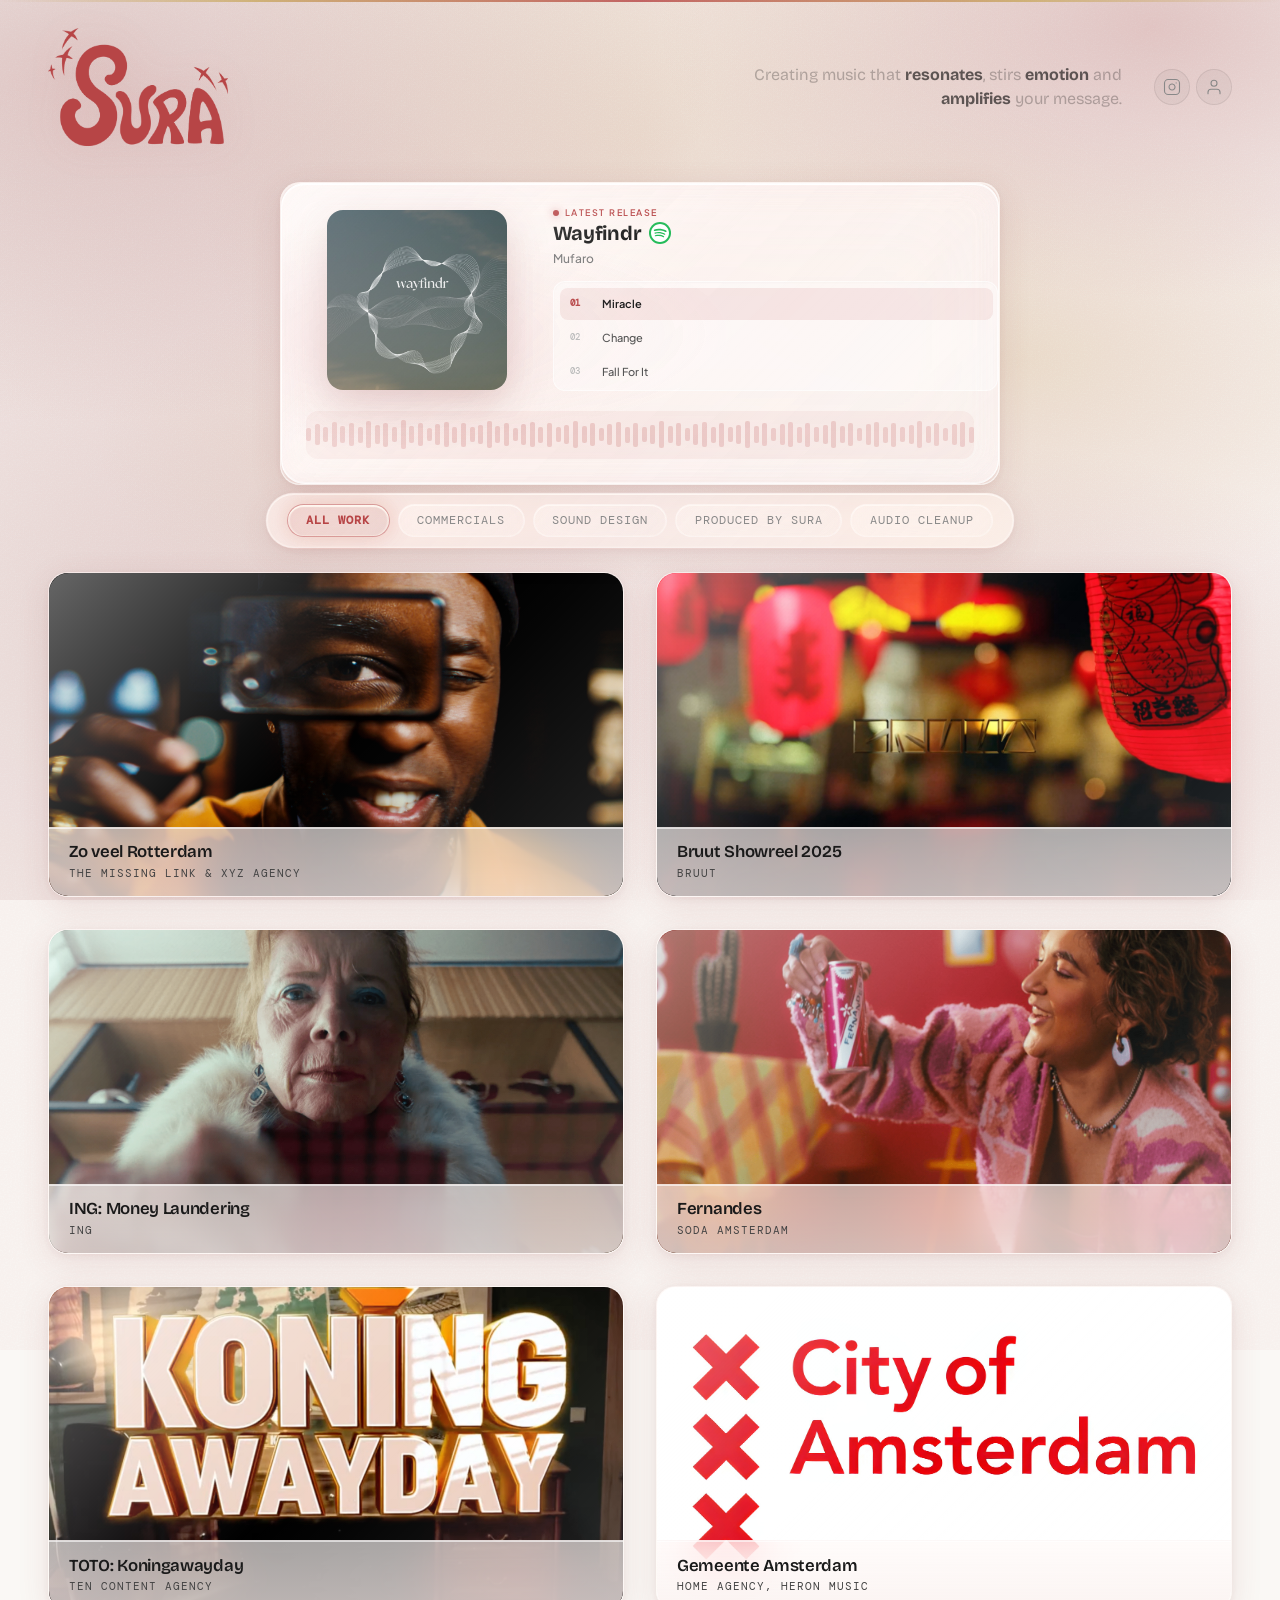
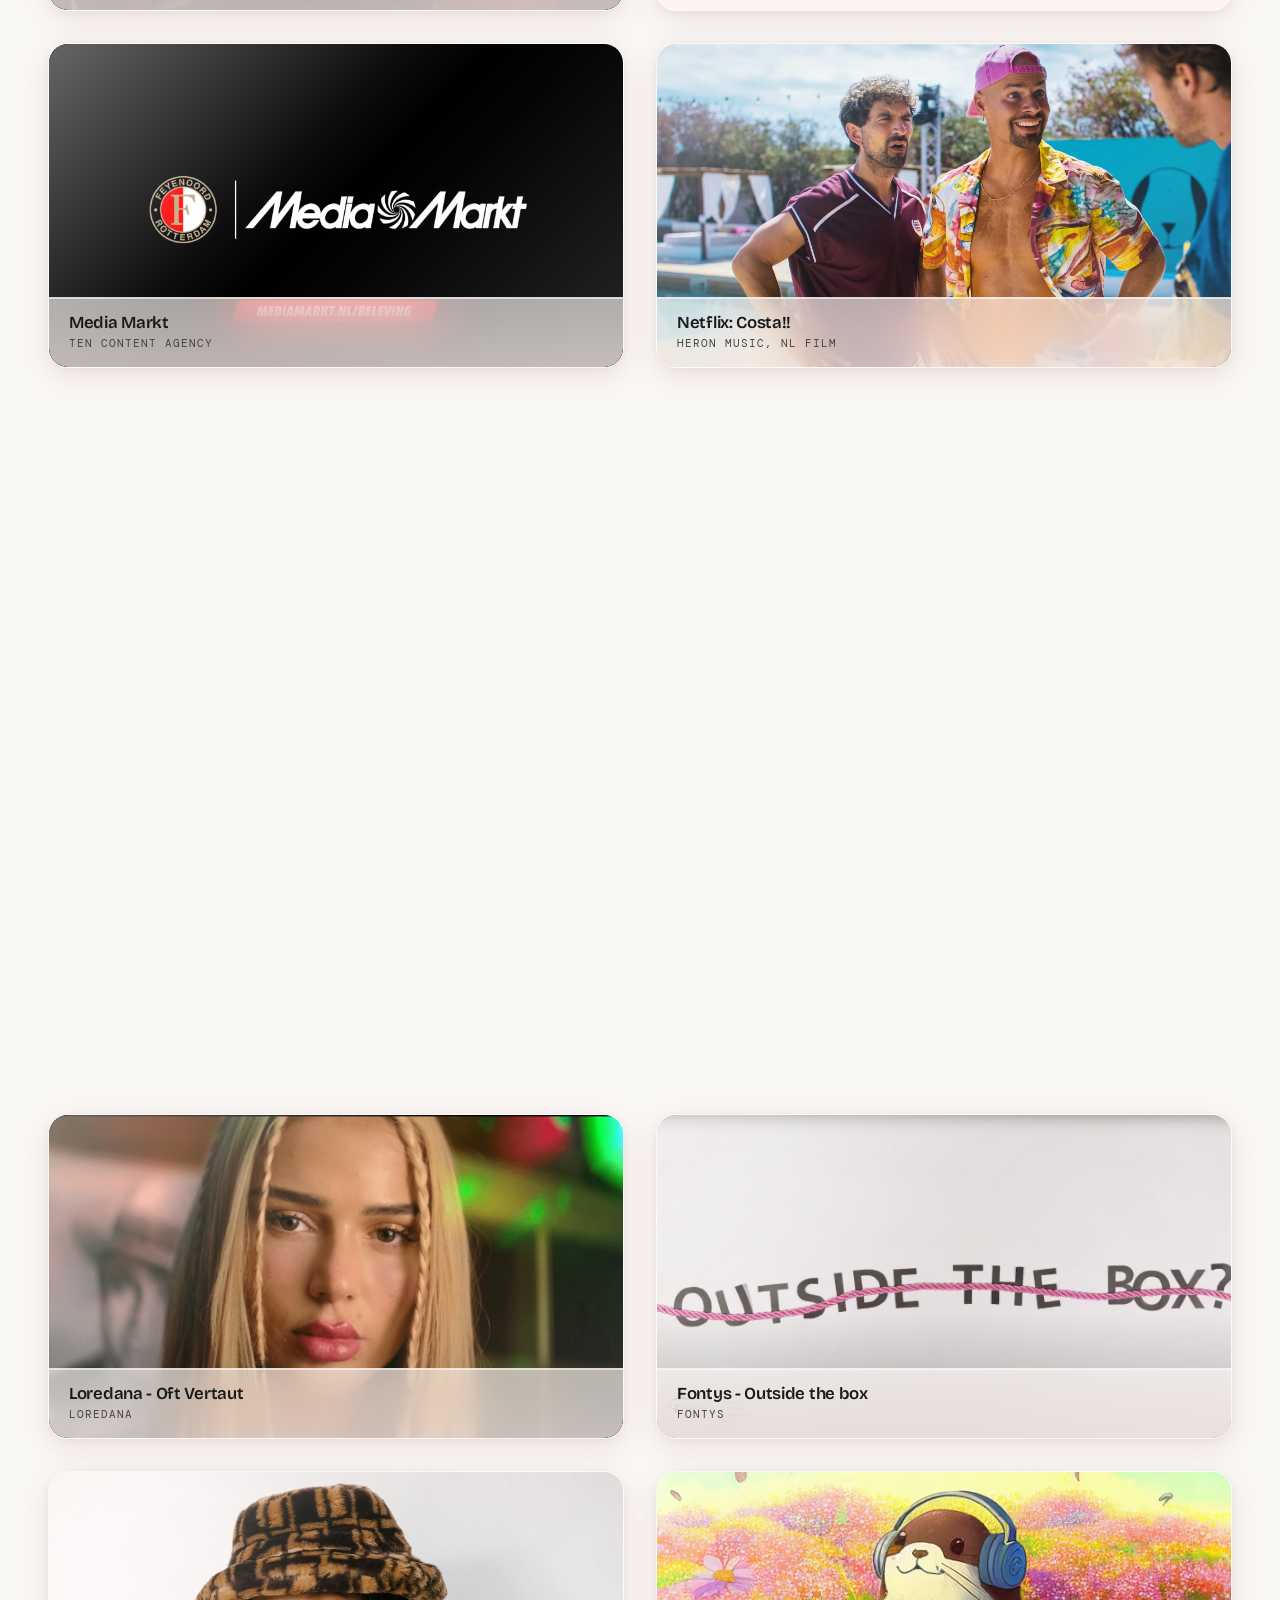
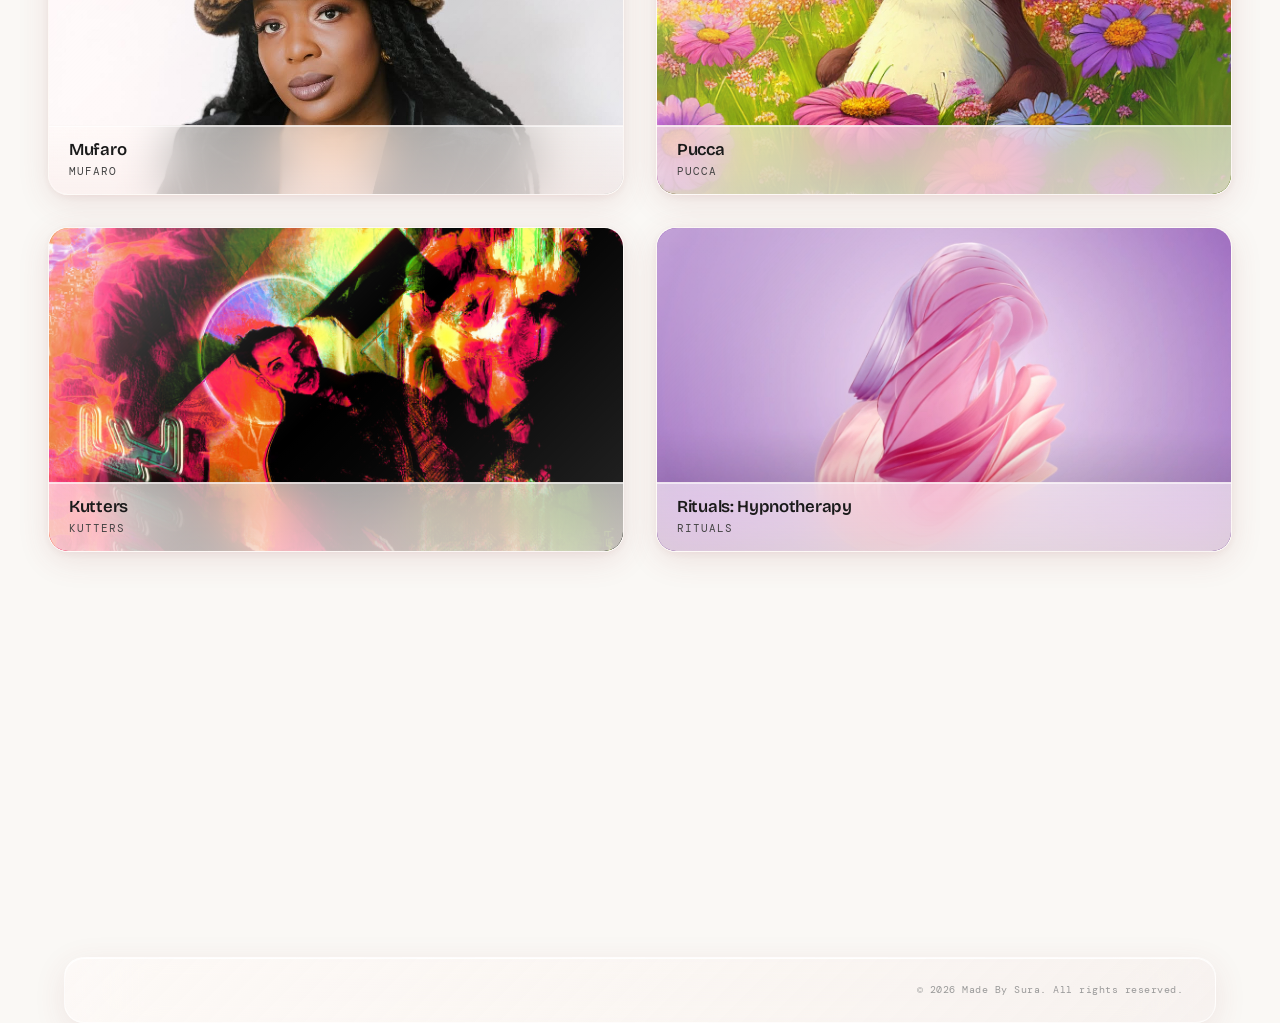
==== commit 6989309b: "add site files" ====
--- a/index.html
+++ b/index.html
@@ -3,9 +3,9 @@
 <head>
     <meta charset="UTF-8">
     <meta name="viewport" content="width=device-width, initial-scale=1.0">
-    <title>Made By Sura — Music + Sound Design</title>
+    <title>Made By Sura</title>
     <meta name="description" content="Sura creates music that resonates, stirs emotion and amplifies your message. Music composition and sound design for commercials, film, and digital content.">
-    <meta property="og:title" content="Made By Sura — Music + Sound Design">
+    <meta property="og:title" content="Made By Sura">
     <meta property="og:description" content="Creating music that resonates, stirs emotion and amplifies your message.">
     <meta property="og:image" content="assets/images/sura-logo-red.png">
     <meta property="og:type" content="website">
@@ -22,8 +22,30 @@
     <link rel="apple-touch-icon" href="assets/images/sura-logo-red.png">
 </head>
 <body>
-    <!-- Noise Particle Canvas -->
-    <canvas class="noise-canvas" id="noiseCanvas" aria-hidden="true"></canvas>
+    <!-- SVG Sprite for reusable icons -->
+    <svg class="svg-sprite" aria-hidden="true">
+        <defs>
+            <symbol id="icon-play" viewBox="0 0 24 24">
+                <path d="M8 5v14l11-7z"/>
+            </symbol>
+            <symbol id="icon-pause" viewBox="0 0 24 24">
+                <path d="M6 19h4V5H6v14zm8-14v14h4V5h-4z"/>
+            </symbol>
+        </defs>
+    </svg>
+    <!-- SVG Noise Filter -->
+    <svg class="svg-filters" aria-hidden="true">
+        <defs>
+            <filter id="noise-filter">
+                <feTurbulence type="fractalNoise" baseFrequency="0.65" numOctaves="3" stitchTiles="stitch" result="noise"/>
+                <feColorMatrix type="saturate" values="0" in="noise" result="mono"/>
+                <feBlend in="SourceGraphic" in2="mono" mode="overlay" result="blend"/>
+                <feComposite in="blend" in2="SourceGraphic" operator="in"/>
+            </filter>
+        </defs>
+    </svg>
+    <!-- Noise Texture Overlay -->
+    <div class="noise-overlay" aria-hidden="true"></div>
 
     <!-- Main Wrapper -->
     <div class="main-wrapper">
@@ -31,9 +53,8 @@
         <header class="header">
             <div class="header-content">
                 <div class="header-brand">
-                    <h1 class="sr-only">Sura — Music + Sound Design</h1>
-                    <img src="assets/images/sura-logo-red.png" alt="Sura" class="header-logo-img" />
-                    <span class="header-subtitle">Music + Sound Design</span>
+                    <h1 class="sr-only">Made By Sura</h1>
+                    <img src="assets/images/sura-logo-red.png" alt="Made By Sura" class="header-logo-img" />
                 </div>
                 <p class="header-tagline">Creating music that <strong>resonates</strong>, stirs <strong>emotion</strong> and <strong>amplifies</strong> your message.</p>
                 <div class="header-icons">
@@ -63,7 +84,7 @@
                     </button>
                     <div class="filter-menu" id="filterMenu">
                         <button class="filter-option active" data-category="all">All Work</button>
-                        <button class="filter-option" data-category="music-campaigns">Music Campaigns</button>
+                        <button class="filter-option" data-category="commercials">Commercials</button>
                         <button class="filter-option" data-category="sound-design">Sound Design</button>
                         <button class="filter-option" data-category="produced">Produced by Sura</button>
                         <button class="filter-option" data-category="audio-cleanup">Audio Cleanup</button>
@@ -74,10 +95,129 @@
 
         <!-- Main Content -->
         <main class="main-content">
+            <!-- Latest Release Hero Section -->
+            <section class="latest-release liquid-glass reveal">
+                <div class="player-liquid-glass">
+                    <!-- Top Section: 1/3 Album | 2/3 Content -->
+                    <div class="player-top-section">
+                        <!-- Album Column - 1/3 width -->
+                        <div class="player-album-col">
+                            <div class="album-glow-wrapper">
+                                <div class="album-glow-ring album-glow-ring-1"></div>
+                                <div class="album-art" id="albumCircle">
+                                    <img src="assets/images/wayfindr.png" alt="Mufaro - Wayfindr EP Cover">
+                                </div>
+                            </div>
+                        </div>
+                        
+                        <!-- Info Column - 2/3 width -->
+                        <div class="player-info-col">
+                            <div class="player-header-liquid">
+                                <div class="release-label-wrapper">
+                                    <span class="release-label-pulse"></span>
+                                    <span class="release-label">Latest Release</span>
+                                </div>
+                                <h2 class="release-title-liquid">Wayfindr 
+                                    <a href="https://open.spotify.com/album/1NE21Tiitf0unIlXMnSJXf?si=Bh1HiNqxQFe3Rq4qoGEN0g" target="_blank" rel="noopener" class="spotify-link" title="Listen on Spotify">
+                                        <svg width="18" height="18" viewBox="0 0 24 24" fill="currentColor">
+                                            <path d="M12 0C5.4 0 0 5.4 0 12s5.4 12 12 12 12-5.4 12-12S18.66 0 12 0zm5.521 17.34c-.24.359-.66.48-1.021.24-2.82-1.74-6.36-2.101-10.561-1.141-.418.122-.779-.179-.899-.539-.12-.421.18-.78.54-.9 4.56-1.021 8.52-.6 11.64 1.32.42.18.479.659.301 1.02zm1.44-3.3c-.301.42-.841.6-1.262.3-3.239-1.98-8.159-2.58-11.939-1.38-.479.12-1.02-.12-1.14-.6-.12-.48.12-1.021.6-1.141C9.6 9.9 15 10.561 18.72 12.84c.361.181.54.78.241 1.2zm.12-3.36C15.24 8.4 8.82 8.16 5.16 9.301c-.6.179-1.2-.181-1.38-.721-.18-.601.18-1.2.72-1.381 4.26-1.26 11.28-1.02 15.721 1.621.539.3.719 1.02.419 1.56-.299.421-1.02.599-1.559.3z"/>
+                                        </svg>
+                                    </a>
+                                </h2>
+                                <p class="release-artist-liquid">Mufaro</p>
+                            </div>
+                            
+                            <ul class="tracklist-liquid" id="releaseTracklist">
+                                <li class="track track-liquid active" data-src="mp3/Mufaro - Miracle.mp3">
+                                    <span class="track-num">01</span>
+                                    <span class="track-name">Miracle</span>
+                                    <span class="vol-bars" aria-hidden="true"><span></span><span></span><span></span></span>
+                                    <button class="track-play-btn" title="Play/Pause">
+                                        <svg class="play-icon" width="12" height="12"><use href="#icon-play"/></svg>
+                                        <svg class="pause-icon" width="12" height="12"><use href="#icon-pause"/></svg>
+                                    </button>
+                                </li>
+                                <li class="track track-liquid" data-src="mp3/Mufaro - Change.mp3">
+                                    <span class="track-num">02</span>
+                                    <span class="track-name">Change</span>
+                                    <span class="vol-bars" aria-hidden="true"><span></span><span></span><span></span></span>
+                                    <button class="track-play-btn" title="Play/Pause">
+                                        <svg class="play-icon" width="12" height="12"><use href="#icon-play"/></svg>
+                                        <svg class="pause-icon" width="12" height="12"><use href="#icon-pause"/></svg>
+                                    </button>
+                                </li>
+                                <li class="track track-liquid" data-src="mp3/Mufaro - Fall for it.mp3">
+                                    <span class="track-num">03</span>
+                                    <span class="track-name">Fall For It</span>
+                                    <span class="vol-bars" aria-hidden="true"><span></span><span></span><span></span></span>
+                                    <button class="track-play-btn" title="Play/Pause">
+                                        <svg class="play-icon" width="12" height="12"><use href="#icon-play"/></svg>
+                                        <svg class="pause-icon" width="12" height="12"><use href="#icon-pause"/></svg>
+                                    </button>
+                                </li>
+                                <li class="track track-liquid" data-src="mp3/Mufaro - Looking in the mirror.mp3">
+                                    <span class="track-num">04</span>
+                                    <span class="track-name">Looking in the Mirror</span>
+                                    <span class="vol-bars" aria-hidden="true"><span></span><span></span><span></span></span>
+                                    <button class="track-play-btn" title="Play/Pause">
+                                        <svg class="play-icon" width="12" height="12"><use href="#icon-play"/></svg>
+                                        <svg class="pause-icon" width="12" height="12"><use href="#icon-pause"/></svg>
+                                    </button>
+                                </li>
+                                <li class="track track-liquid" data-src="mp3/Mufaro - Loving You.mp3">
+                                    <span class="track-num">05</span>
+                                    <span class="track-name">Loving You</span>
+                                    <span class="vol-bars" aria-hidden="true"><span></span><span></span><span></span></span>
+                                    <button class="track-play-btn" title="Play/Pause">
+                                        <svg class="play-icon" width="12" height="12"><use href="#icon-play"/></svg>
+                                        <svg class="pause-icon" width="12" height="12"><use href="#icon-pause"/></svg>
+                                    </button>
+                                </li>
+                                <li class="track track-liquid" data-src="mp3/Mufaro - TIWYW.mp3">
+                                    <span class="track-num">06</span>
+                                    <span class="track-name">TIWYW</span>
+                                    <span class="vol-bars" aria-hidden="true"><span></span><span></span><span></span></span>
+                                    <button class="track-play-btn" title="Play/Pause">
+                                        <svg class="play-icon" width="12" height="12"><use href="#icon-play"/></svg>
+                                        <svg class="pause-icon" width="12" height="12"><use href="#icon-pause"/></svg>
+                                    </button>
+                                </li>
+                            </ul>
+                        </div>
+                    </div>
+                    
+                    <!-- Bottom Section: Waveform + Spotify -->
+                    <div class="player-bottom-section">
+                        <div class="waveform-section" id="releaseProgress">
+                            <div class="waveform-container">
+                                <div class="progress-waveform" id="progressWaveform"></div>
+                                <div class="progress-fill" id="progressFill"></div>
+                                <div class="progress-glow" id="progressGlow"></div>
+                                <div class="playhead" id="playhead"></div>
+                                <div class="play-overlay-btn" id="playBtn">
+                                    <svg class="icon-play" width="20" height="20" viewBox="0 0 24 24" fill="currentColor"><path d="M8 5v14l11-7z"/></svg>
+                                    <svg class="icon-pause" width="20" height="20" viewBox="0 0 24 24" fill="currentColor" style="display:none"><path d="M6 19h4V5H6v14zm8-14v14h4V5h-4z"/></svg>
+                                </div>
+                            </div>
+
+                        </div>
+                        
+                        <!-- Hidden controls for JS functionality -->
+                        <button class="ctrl-btn-liquid hidden" id="prevBtn" title="Previous">
+                            <svg width="16" height="16" viewBox="0 0 24 24" fill="currentColor"><path d="M6 6h2v12H6zm3.5 6 8.5 6V6z"/></svg>
+                        </button>
+                        <button class="ctrl-btn-liquid hidden" id="nextBtn" title="Next">
+                            <svg width="16" height="16" viewBox="0 0 24 24" fill="currentColor"><path d="M6 18l8.5-6L6 6v12zM16 6v12h2V6h-2z"/></svg>
+                        </button>
+                    </div>
+                </div>
+                <audio id="releaseAudio" preload="none"></audio>
+            </section>
+
             <!-- Sticky Pill Filter Bar -->
             <div class="category-filter-bar" id="categoryFilterBar">
                 <button class="filter-btn active" data-category="all">All Work</button>
-                <button class="filter-btn" data-category="music-campaigns">Music Campaigns</button>
+                <button class="filter-btn" data-category="commercials">Commercials</button>
                 <button class="filter-btn" data-category="sound-design">Sound Design</button>
                 <button class="filter-btn" data-category="produced">Produced by Sura</button>
                 <button class="filter-btn" data-category="audio-cleanup">Audio Cleanup</button>
@@ -85,8 +225,27 @@
 
                 <!-- Vertical Grid - Original Carrd Order -->
                 <div class="work-grid">
-                    <!-- 1. Bruut Showreel 2025 -->
-                    <article class="work-item reveal project-item liquid-glass" data-category="music-campaigns" data-category-secondary="sound-design" data-title="Bruut Showreel 2025" data-client="Bruut" data-contribution="Music & Sound Design" data-description="I was asked by Bruut to provide their showreel with a track that captures the meaning of their brand. Bruut translates to raw, savage and rough. With this in mind I tried to capture the essence of the brand in the music." data-url="https://www.youtube.com/watch?v=PY-cKMC04q8">
+                    <!-- 1. Zo veel Rotterdam -->
+                    <article class="work-item reveal project-item liquid-glass" data-category="commercials" data-category-secondary="sound-design" data-title="Zo veel Rotterdam" data-client="The Missing Link & XYZ Agency" data-director="Johan Verhoeven" data-contribution="Music & Sound Design" data-description="For Rotterdams city marketing we made several videos to highlight the best spots in Rotterdam. This asked for an upbeat track which invites you to come visit." data-url="https://youtu.be/AuMP1qMLR0I">
+                        <div class="work-image">
+                            <img src="assets/images/zvrotterdam.jpg" alt="Zo veel Rotterdam" loading="lazy">
+                            <div class="play-overlay" data-url="https://youtu.be/AuMP1qMLR0I">
+                                <a href="https://youtu.be/AuMP1qMLR0I" class="play-button play-btn">
+                                    <svg width="24" height="24" viewBox="0 0 24 24" fill="currentColor">
+                                        <polygon points="5,3 19,12 5,21"/>
+                                    </svg>
+                                </a>
+                                <span class="work-category">Watch</span>
+                            </div>
+                        </div>
+                        <div class="work-info">
+                            <h3>Zo veel Rotterdam</h3>
+                            <p>The Missing Link & XYZ Agency</p>
+                        </div>
+                    </article>
+
+                    <!-- 2. Bruut Showreel 2025 -->
+                    <article class="work-item reveal project-item liquid-glass" data-category="commercials" data-category-secondary="sound-design" data-title="Bruut Showreel 2025" data-client="Bruut" data-contribution="Music & Sound Design" data-description="I was asked by Bruut to provide their showreel with a track that captures the meaning of their brand. Bruut translates to raw, savage and rough. With this in mind I tried to capture the essence of the brand in the music." data-url="https://www.youtube.com/watch?v=PY-cKMC04q8">
                         <div class="work-image">
                             <img src="assets/images/container20.jpg" alt="Bruut Showreel 2025" loading="lazy">
                             <div class="play-overlay" data-url="https://www.youtube.com/watch?v=PY-cKMC04q8">
@@ -105,7 +264,7 @@
                     </article>
 
                     <!-- 2. ING: Money Laundering -->
-                    <article class="work-item reveal project-item liquid-glass" data-category="music-campaigns" data-title="ING: Money Laundering" data-client="ING" data-director="Geerten Harmens" data-contribution="Music & Sound Design" data-description="Commercial for ING bank featuring original music composition and sound design work." data-url="https://www.youtube.com/watch?v=bEBZTneTXn4">
+                    <article class="work-item reveal project-item liquid-glass" data-category="commercials" data-title="ING: Money Laundering" data-client="ING" data-director="Geerten Harmens" data-contribution="Music & Sound Design" data-description="Commercial for ING bank featuring original music composition and sound design work." data-url="https://www.youtube.com/watch?v=bEBZTneTXn4">
                         <div class="work-image">
                             <img src="assets/images/container01.jpg" alt="ING Commercial" loading="lazy">
                             <div class="play-overlay" data-url="https://www.youtube.com/watch?v=bEBZTneTXn4/">
@@ -124,7 +283,7 @@
                     </article>
 
                     <!-- 3. Fernandes -->
-                    <article class="work-item reveal liquid-glass" data-category="music-campaigns" data-title="Fernandes" data-client="Soda Amsterdam" data-director="Geerten Harmens" data-sound-design="Luuk van de Mosselaer" data-contribution="Music" data-description="Music and sound design work for Fernandes commercial campaign." data-url="https://vimeo.com/728154435">
+                    <article class="work-item reveal liquid-glass" data-category="commercials" data-title="Fernandes" data-client="Soda Amsterdam" data-director="Geerten Harmens" data-sound-design="Luuk van de Mosselaer" data-contribution="Music" data-description="Music and sound design work for Fernandes commercial campaign." data-url="https://vimeo.com/728154435">
                         <div class="work-image">
                             <img src="assets/images/container06.jpg" alt="Fernandes" loading="lazy">
                             <div class="play-overlay" data-url="https://vimeo.com/728154435">
@@ -143,7 +302,7 @@
                     </article>
 
                     <!-- 4. TOTO: Koningawayday -->
-                    <article class="work-item reveal liquid-glass" data-category="music-campaigns" data-category-secondary="sound-design" data-title="TOTO: Koningawayday" data-client="Ten Content Agency" data-director="Geerten Harmens" data-contribution="Music & Sound Design" data-description="This was a fun one! My vision was to stay close to the UK punk sound to give it that grimey feel." data-url="https://www.youtube.com/watch?v=RvplftnFf9Q/">
+                    <article class="work-item reveal liquid-glass" data-category="commercials" data-category-secondary="sound-design" data-title="TOTO: Koningawayday" data-client="Ten Content Agency" data-director="Geerten Harmens" data-contribution="Music & Sound Design" data-description="This was a fun one! My vision was to stay close to the UK punk sound to give it that grimey feel." data-url="https://www.youtube.com/watch?v=RvplftnFf9Q/">
                         <div class="work-image">
                             <img src="assets/images/TOTO_new.png" alt="TOTO Europe Tour" loading="lazy">
                             <div class="play-overlay" data-url="https://www.youtube.com/watch?v=RvplftnFf9Q">
@@ -162,7 +321,7 @@
                     </article>
 
                     <!-- 5. Gemeente Amsterdam -->
-                    <article class="work-item reveal liquid-glass" data-category="music-campaigns" data-title="Gemeente Amsterdam" data-client="Home Agency, Heron Music" data-contribution="Music & Sound Design" data-description="Creating awareness for throwing away your trash! In charge of music and final mix. Project completed for Heron Music." data-url="https://youtu.be/0gozNmyCues">
+                    <article class="work-item reveal liquid-glass" data-category="commercials" data-title="Gemeente Amsterdam" data-client="Home Agency, Heron Music" data-contribution="Music & Sound Design" data-description="Creating awareness for throwing away your trash! In charge of music and final mix. Project completed for Heron Music." data-url="https://youtu.be/0gozNmyCues">
                         <div class="work-image">
                             <img src="assets/images/container11.jpg" alt="Gemeente Amsterdam" loading="lazy">
                             <div class="play-overlay" data-url="https://youtu.be/0gozNmyCues">
@@ -181,7 +340,7 @@
                     </article>
 
                     <!-- 6. Media Markt -->
-                    <article class="work-item reveal liquid-glass" data-category="music-campaigns" data-title="Media Markt" data-client="Ten Content Agency" data-contribution="Music & Sound Design" data-description="Music and sound design for Media Markt commercial." data-url="https://www.youtube.com/watch?v=DF-vWEe2dIY">
+                    <article class="work-item reveal liquid-glass" data-category="commercials" data-title="Media Markt" data-client="Ten Content Agency" data-contribution="Music & Sound Design" data-description="Music and sound design for Media Markt commercial." data-url="https://www.youtube.com/watch?v=DF-vWEe2dIY">
                         <div class="work-image">
                             <img src="assets/images/Mediamarkt.png" alt="Media Markt" loading="lazy">
                             <div class="play-overlay" data-url="https://www.youtube.com/watch?v=DF-vWEe2dIY">
@@ -200,7 +359,7 @@
                     </article>
 
                     <!-- 7. Netflix: Costa!! -->
-                    <article class="work-item reveal liquid-glass" data-category="music-campaigns" data-title="Netflix: Costa!!" data-client="Heron Music, NL FILM" data-contribution="Music Composition" data-description="Worked on a lot of musical cues in the new series costa!! which is out now on netflix. Project completed for Heron Music." data-url="https://www.youtube.com/watch?v=XPCjUmwGTTo/">
+                    <article class="work-item reveal liquid-glass" data-category="commercials" data-title="Netflix: Costa!!" data-client="Heron Music, NL FILM" data-contribution="Music Composition" data-description="Worked on a lot of musical cues in the new series costa!! which is out now on netflix. Project completed for Heron Music." data-url="https://www.youtube.com/watch?v=XPCjUmwGTTo/">
                         <div class="work-image">
                             <img src="assets/images/costa.jpg" alt="Netflix Costa" loading="lazy">
                             <div class="play-overlay" data-url="https://www.youtube.com/watch?v=XPCjUmwGTTo/">
@@ -314,7 +473,7 @@
                     </article>
 
                     <!-- 15. Fontys - Outside the box -->
-                    <article class="work-item reveal liquid-glass" data-category="music-campaigns" data-title="Fontys - Outside the box" data-client="Fontys" data-contribution="Music & Sound Design" data-description="Designed a compelling leader for Fontys' promotional campaign." data-url="https://www.youtube.com/watch?v=eReDHtbOaAc/">
+                    <article class="work-item reveal liquid-glass" data-category="commercials" data-title="Fontys - Outside the box" data-client="Fontys" data-contribution="Music & Sound Design" data-description="Designed a compelling leader for Fontys' promotional campaign." data-url="https://www.youtube.com/watch?v=eReDHtbOaAc/">
                         <div class="work-image">
                             <img src="assets/images/container08.jpg" alt="Fontys - Outside the box" loading="lazy">
                             <div class="play-overlay" data-url="https://www.youtube.com/watch?v=eReDHtbOaAc/">
@@ -428,6 +587,13 @@
                     </article>
                 </div>
             </section>
+
+            <!-- Footer -->
+            <footer class="site-footer">
+                <div class="footer-content">
+                    <p class="footer-copyright">&copy; 2026 Made By Sura. All rights reserved.</p>
+                </div>
+            </footer>
         </main>
     </div>
 
@@ -514,27 +680,6 @@
         </div>
     </div>
 
-    <!-- Video Modal -->
-    <div class="video-modal" id="videoModal">
-        <div class="video-modal-content">
-            <button class="video-modal-close" id="videoModalClose">
-                <svg width="24" height="24" viewBox="0 0 24 24" fill="none" stroke="currentColor" stroke-width="2">
-                    <path d="M18 6L6 18M6 6l12 12"/>
-                </svg>
-            </button>
-            <div class="video-modal-video">
-                <iframe id="videoEmbed" src="" frameborder="0" allow="accelerometer; autoplay; clipboard-write; encrypted-media; gyroscope; picture-in-picture" allowfullscreen loading="lazy"></iframe>
-            </div>
-            <div class="video-error-fallback" id="videoErrorFallback" style="display: none;">
-                <div class="error-content">
-                    <p class="error-message">Er is een fout opgetreden bij het laden van de video</p>
-                    <a href="#" class="error-retry-btn" id="errorRetryBtn">Probeer opnieuw</a>
-                    <a href="#" class="error-direct-link" id="errorDirectLink">Open in YouTube</a>
-                </div>
-            </div>
-        </div>
-    </div>
-
     <script src="script.js" defer></script>
 </body>
 </html>
--- a/styles.css
+++ b/styles.css
@@ -11,6 +11,7 @@
     --color-text: #1a1a1a;
     --color-text-muted: #888888;
     --color-text-light: #444444;
+    --color-text-subtle: #999999;
     --color-accent: #b74546;
     --color-accent-hover: #c95455;
     --color-accent-dark: #8b3a3b;
@@ -166,16 +167,27 @@
     cursor: text;
 }
 
-/* Noise Particle Canvas */
-.noise-canvas {
+/* SVG Filters (hidden) */
+.svg-filters,
+.svg-sprite {
+    position: absolute;
+    width: 0;
+    height: 0;
+    overflow: hidden;
+}
+
+/* Noise Texture Overlay */
+.noise-overlay {
     position: fixed;
-    top: 0;
-    left: 0;
-    width: 100%;
-    height: 100%;
+    top: -50%;
+    left: -50%;
+    width: 200%;
+    height: 200%;
     pointer-events: none;
     z-index: 0;
-    opacity: 0.05;
+    opacity: 0.035;
+    filter: url(#noise-filter);
+    background: var(--color-accent);
 }
 
 /* ============================================
@@ -730,7 +742,7 @@
     left: 0;
     width: 100%;
     height: 2px;
-    background: rgba(183, 69, 70, 0.3);
+    background: var(--accent-border);
     border-radius: 1px;
 }
 
@@ -759,8 +771,8 @@
 
 .about-contact-box:hover {
     transform: translateY(-4px);
-    box-shadow: 0 8px 25px rgba(183, 69, 70, 0.15);
-    border-color: rgba(183, 69, 70, 0.3);
+    box-shadow: 0 8px 25px var(--accent-glow);
+    border-color: var(--accent-border);
 }
 
 .contact-header {
@@ -824,10 +836,8 @@
 
 .about-modal-close:hover {
     background: rgba(183, 69, 70, 0.1);
-    border-color: rgba(183, 69, 70, 0.3);
-    color: var(--color-accent);
-    transform: rotate(90deg) scale(1.1);
-    box-shadow: 0 8px 25px rgba(183, 69, 70, 0.2);
+    border-color: var(--accent-border);
+    box-shadow: 0 8px 25px var(--accent-glow);
 }
 
 /* Staggered animation for modal content */
@@ -1371,6 +1381,527 @@
 @media (max-width: 900px) {
     .category-filter-bar {
         display: none;
+    }
+}
+
+/* ============================================
+   Latest Release Liquid Glass Player v2.0
+   ============================================ */
+.latest-release {
+    margin: 0.5rem auto;
+    max-width: 720px;
+    padding: 0;
+    border-radius: var(--glass-radius);
+    overflow: hidden;
+}
+
+.player-liquid-glass {
+    background: 
+        radial-gradient(ellipse 80% 60% at 15% 50%, rgba(245, 220, 220, 0.5) 0%, transparent 60%),
+        radial-gradient(ellipse 50% 80% at 10% 50%, rgba(183, 69, 70, 0.06) 0%, transparent 50%),
+        linear-gradient(135deg, 
+            rgba(255, 252, 250, 0.82) 0%, 
+            rgba(252, 246, 244, 0.75) 50%,
+            rgba(248, 242, 240, 0.78) 100%);
+    backdrop-filter: blur(50px) saturate(200%);
+    -webkit-backdrop-filter: blur(50px) saturate(200%);
+    border-radius: 24px;
+    border: 1px solid rgba(255, 255, 255, 0.8);
+    box-shadow: 
+        0 32px 100px rgba(139, 58, 59, 0.15),
+        0 12px 32px rgba(139, 58, 59, 0.08),
+        inset 0 1px 0 0 rgba(255, 255, 255, 0.95),
+        inset 0 -1px 0 0 rgba(255, 255, 255, 0.5),
+        inset 2px 0 30px rgba(255, 240, 240, 0.3),
+        inset -2px 0 30px rgba(245, 225, 225, 0.2);
+    padding: 24px;
+    display: flex;
+    flex-direction: column;
+    gap: 20px;
+    position: relative;
+}
+
+/* Top Section: 1/3 Album | 2/3 Content */
+.player-top-section {
+    display: flex;
+    align-items: stretch;
+    gap: 24px;
+}
+
+/* Album Column - 1/3 width */
+.player-album-col {
+    flex: 0 0 33.333%;
+    max-width: 33.333%;
+    display: flex;
+    align-items: center;
+    justify-content: center;
+}
+
+/* Info Column - 2/3 width */
+.player-info-col {
+    flex: 0 0 66.666%;
+    max-width: 66.666%;
+    display: flex;
+    flex-direction: column;
+    justify-content: center;
+    gap: 12px;
+}
+
+/* Album Art - Large, prominent */
+.album-glow-wrapper {
+    position: relative;
+    width: 100%;
+    max-width: 180px;
+}
+
+.album-glow-ring {
+    display: none;
+}
+
+.album-art {
+    width: 100%;
+    aspect-ratio: 1;
+    border-radius: 16px;
+    overflow: hidden;
+    box-shadow: 0 12px 40px rgba(139, 58, 59, 0.25);
+    position: relative;
+    z-index: 1;
+    transition: transform 0.3s ease, box-shadow 0.3s ease;
+}
+
+.album-art:hover {
+    transform: translateY(-4px) scale(1.02);
+    box-shadow: 0 16px 50px rgba(139, 58, 59, 0.35);
+}
+
+.album-art img {
+    width: 100%;
+    height: 100%;
+    object-fit: cover;
+}
+
+/* Header - Compact */
+.player-header-liquid {
+    display: flex;
+    flex-direction: column;
+    gap: 4px;
+}
+
+.release-label-wrapper {
+    display: flex;
+    align-items: center;
+    gap: 6px;
+    line-height: 1;
+}
+
+.release-label-pulse {
+    display: inline-block;
+    vertical-align: middle;
+    width: 6px;
+    height: 6px;
+    border-radius: 50%;
+    background: #b74546;
+    box-shadow: 0 0 8px rgba(183, 69, 70, 0.6);
+    animation: pulse-dot 2s ease-in-out infinite;
+    flex-shrink: 0;
+}
+
+@keyframes pulse-dot {
+    0%, 100% { opacity: 1; transform: scale(1); }
+    50% { opacity: 0.6; transform: scale(1.2); }
+}
+
+.release-label {
+    font-size: 9px;
+    text-transform: uppercase;
+    letter-spacing: 1.5px;
+    color: #b74546;
+    font-weight: 600;
+}
+
+.release-title-liquid {
+    font-family: var(--font-display);
+    font-size: 20px;
+    font-weight: 700;
+    color: #1a1a1a;
+    margin: 0;
+    line-height: 1.2;
+    letter-spacing: -0.3px;
+    display: flex;
+    align-items: center;
+    gap: 8px;
+}
+
+.release-title-liquid .spotify-link {
+    display: inline-flex;
+    align-items: center;
+    justify-content: center;
+    width: 22px;
+    height: 22px;
+    border-radius: 50%;
+    background: #1DB954;
+    color: white;
+    text-decoration: none;
+    transition: all 0.2s ease;
+    flex-shrink: 0;
+}
+
+.release-title-liquid .spotify-link:hover {
+    transform: scale(1.15);
+    background: #1ed760;
+}
+
+.release-artist-liquid {
+    font-family: var(--font-main);
+    font-size: 12px;
+    color: #777;
+    margin: 0;
+    font-weight: 500;
+}
+
+/* Tracklist - Glass container */
+.tracklist-liquid {
+    list-style: none;
+    padding: 6px 4px 6px 6px;
+    margin: 0;
+    height: 110px;
+    overflow-y: scroll;
+    border-radius: 12px;
+    background: rgba(255, 255, 255, 0.4);
+    border: 1px solid rgba(255, 255, 255, 0.5);
+    box-shadow: inset 0 1px 2px rgba(0, 0, 0, 0.02);
+    scrollbar-width: auto;
+    scrollbar-color: rgba(183, 69, 70, 0.45) rgba(183, 69, 70, 0.08);
+}
+
+.tracklist-liquid::-webkit-scrollbar {
+    width: 5px;
+}
+
+.tracklist-liquid::-webkit-scrollbar-track {
+    background: rgba(183, 69, 70, 0.08);
+    border-radius: 4px;
+    margin: 4px 0;
+}
+
+.tracklist-liquid::-webkit-scrollbar-thumb {
+    background: rgba(183, 69, 70, 0.45);
+    border-radius: 4px;
+}
+
+.tracklist-liquid::-webkit-scrollbar-thumb:hover {
+    background: rgba(183, 69, 70, 0.7);
+}
+
+.track-liquid {
+    display: flex;
+    align-items: center;
+    gap: 12px;
+    padding: 6px 10px;
+    font-size: 11px;
+    cursor: pointer;
+    transition: all 0.15s ease;
+    border-radius: 8px;
+    margin-bottom: 2px;
+    position: relative;
+}
+
+.track-liquid:last-child {
+    margin-bottom: 0;
+}
+
+.track-liquid:hover {
+    background: rgba(255, 255, 255, 0.7);
+}
+
+.track-liquid.active {
+    background: rgba(183, 69, 70, 0.1);
+}
+
+.track-liquid.active .track-num {
+    color: #b74546;
+    font-weight: 600;
+}
+
+.track-liquid.active .track-name {
+    color: #1a1a1a;
+    font-weight: 600;
+}
+
+/* Animated volume bars — shown on active+playing tracks */
+.vol-bars {
+    display: none;
+    align-items: flex-end;
+    gap: 2px;
+    height: 14px;
+    width: 16px;
+    flex-shrink: 0;
+}
+
+.vol-bars span {
+    display: block;
+    width: 3px;
+    background: #b74546;
+    border-radius: 2px;
+    transform-origin: bottom;
+}
+
+.vol-bars span:nth-child(1) { height: 60%; animation: volBar 0.9s ease-in-out infinite; }
+.vol-bars span:nth-child(2) { height: 100%; animation: volBar 0.9s ease-in-out infinite 0.2s; }
+.vol-bars span:nth-child(3) { height: 40%; animation: volBar 0.9s ease-in-out infinite 0.4s; }
+
+@keyframes volBar {
+    0%, 100% { transform: scaleY(1); }
+    50% { transform: scaleY(0.25); }
+}
+
+/* Show vol bars only when track is active AND playing */
+.track-liquid.active.playing .vol-bars {
+    display: flex;
+}
+
+
+
+.track-num {
+    font-size: 9px;
+    color: #bbb;
+    width: 20px;
+    font-family: var(--font-mono);
+    font-weight: 500;
+}
+
+.track-name {
+    flex: 1;
+    color: #555;
+    font-weight: 500;
+}
+
+.track-duration {
+    font-size: 9px;
+    color: #aaa;
+    font-family: var(--font-mono);
+}
+
+.track-play-btn {
+    display: flex;
+    align-items: center;
+    justify-content: center;
+    width: 20px;
+    height: 20px;
+    border-radius: 50%;
+    background: transparent;
+    border: none;
+    cursor: pointer;
+    opacity: 0;
+    transition: all 0.2s ease;
+    flex-shrink: 0;
+    color: #b74546;
+}
+
+.track-liquid:hover .track-play-btn,
+.track-liquid.active.playing .track-play-btn {
+    opacity: 1;
+}
+
+.track-play-btn:hover {
+    background: rgba(183, 69, 70, 0.15);
+    transform: scale(1.1);
+}
+
+.track-play-btn svg {
+    position: absolute;
+    opacity: 0;
+}
+
+.track-play-btn .play-icon {
+    opacity: 1;
+}
+
+.track-liquid.active.playing .track-play-btn .play-icon {
+    opacity: 0;
+}
+
+.track-liquid.active.playing .track-play-btn .pause-icon {
+    opacity: 1;
+}
+
+/* Bottom Section: Waveform + Spotify */
+.player-bottom-section {
+    position: relative;
+}
+
+/* Waveform Section */
+.waveform-section {
+    width: 100%;
+    position: relative;
+    display: flex;
+    flex-direction: column;
+    gap: 0;
+}
+
+.waveform-container {
+    height: 48px;
+    background: rgba(183, 69, 70, 0.06);
+    border-radius: 12px;
+    position: relative;
+    cursor: pointer;
+    transition: all 0.2s ease;
+    overflow: hidden;
+    display: flex;
+    align-items: center;
+    padding: 0;
+}
+
+.waveform-container:hover {
+    background: rgba(183, 69, 70, 0.1);
+}
+
+.progress-waveform {
+    position: absolute;
+    left: 0;
+    right: 0;
+    top: 50%;
+    transform: translateY(-50%);
+    height: 32px;
+    display: flex;
+    align-items: center;
+    justify-content: space-between;
+    gap: 3px;
+    pointer-events: none;
+}
+
+.waveform-bar {
+    flex: 1;
+    max-width: 5px;
+    background: rgba(183, 69, 70, 0.2);
+    border-radius: 2px;
+    transition: background 0.1s ease;
+}
+
+.waveform-container:hover .waveform-bar {
+    background: rgba(183, 69, 70, 0.3);
+}
+
+.progress-fill {
+    display: none;
+}
+
+/* Progress Glow */
+.progress-glow {
+    display: none;
+}
+
+.progress-glow.visible {
+    opacity: 1;
+}
+
+/* Playhead Line */
+.playhead {
+    position: absolute;
+    left: 0;
+    top: -6px;
+    bottom: -6px;
+    width: 2px;
+    background: rgba(183, 69, 70, 0.6);
+    border-radius: 1px;
+    opacity: 0;
+    pointer-events: none;
+    z-index: 8;
+    transition: opacity 0.3s ease;
+}
+
+.playhead.visible {
+    opacity: 1;
+}
+
+/* Play Overlay Button */
+.play-overlay-btn {
+    display: none;
+}
+
+.play-overlay-btn:hover {
+    transform: translate(-50%, -50%) scale(1.1);
+    box-shadow: 0 6px 20px rgba(183, 69, 70, 0.5);
+}
+
+.play-overlay-btn:active {
+    transform: translate(-50%, -50%) scale(0.95);
+}
+
+.progress-times {
+    display: flex;
+    justify-content: space-between;
+    margin-top: 8px;
+    font-family: var(--font-mono);
+    font-size: 9px;
+    color: #999;
+}
+
+/* Spotify CTA Button */
+.spotify-btn {
+    display: inline-flex;
+    align-items: center;
+    gap: 7px;
+    margin-top: 10px;
+    padding: 8px 14px;
+    background: #1DB954;
+    border-radius: 100px;
+    text-decoration: none;
+    color: #fff;
+    font-family: var(--font-mono);
+    font-size: 10px;
+    font-weight: 600;
+    letter-spacing: 0.5px;
+    text-transform: uppercase;
+    transition: background 0.2s ease, transform 0.2s ease, box-shadow 0.2s ease;
+    box-shadow: 0 4px 14px rgba(29, 185, 84, 0.35);
+    white-space: nowrap;
+    align-self: flex-start;
+}
+
+.spotify-btn:hover {
+    background: #1ed760;
+    transform: translateY(-2px);
+    box-shadow: 0 6px 20px rgba(29, 185, 84, 0.5);
+}
+
+.spotify-btn:active {
+    transform: translateY(0);
+}
+
+.spotify-btn-icon {
+    flex-shrink: 0;
+}
+
+.spotify-btn-arrow {
+    flex-shrink: 0;
+    opacity: 0.75;
+    transition: transform 0.2s ease, opacity 0.2s ease;
+}
+
+.spotify-btn:hover .spotify-btn-arrow {
+    transform: translate(2px, -2px);
+    opacity: 1;
+}
+
+/* Hidden controls for JS functionality */
+.ctrl-btn-liquid.hidden {
+    display: none;
+}
+
+/* Mobile: keep same layout */
+@media (max-width: 640px) {
+    .player-liquid-glass {
+        padding: 16px;
+        gap: 16px;
+    }
+
+    .tracklist-liquid {
+        height: 68px;
+    }
+
+    .waveform-container {
+        height: 44px;
     }
 }
 
@@ -1958,3 +2489,53 @@
         transform: none;
     }
 }
+
+/* ============================================
+   Site Footer
+   ============================================ */
+.site-footer {
+    margin-top: 3rem;
+    padding: 0 1rem;
+}
+
+.footer-content {
+    background: linear-gradient(135deg, 
+        rgba(255, 250, 248, 0.6) 0%, 
+        rgba(250, 244, 242, 0.5) 50%,
+        rgba(245, 238, 236, 0.6) 100%);
+    backdrop-filter: blur(40px) saturate(180%);
+    -webkit-backdrop-filter: blur(40px) saturate(180%);
+    border-radius: 20px;
+    border: 1px solid rgba(255, 255, 255, 0.7);
+    box-shadow: 
+        0 8px 32px rgba(139, 58, 59, 0.1),
+        inset 0 1px 0 0 rgba(255, 255, 255, 0.9);
+    padding: 1.5rem 2rem;
+    display: flex;
+    align-items: center;
+    justify-content: space-between;
+    gap: 1rem;
+}
+
+.footer-copyright {
+    font-family: var(--font-mono);
+    font-size: 10px;
+    color: var(--color-text-subtle);
+    margin: 0;
+    margin-left: auto;
+    letter-spacing: 0.5px;
+}
+
+/* Footer Responsive */
+@media (max-width: 640px) {
+    .footer-content {
+        flex-direction: column;
+        text-align: center;
+        padding: 1.5rem 1rem;
+        gap: 1rem;
+    }
+
+    .footer-copyright {
+        order: 3;
+    }
+}
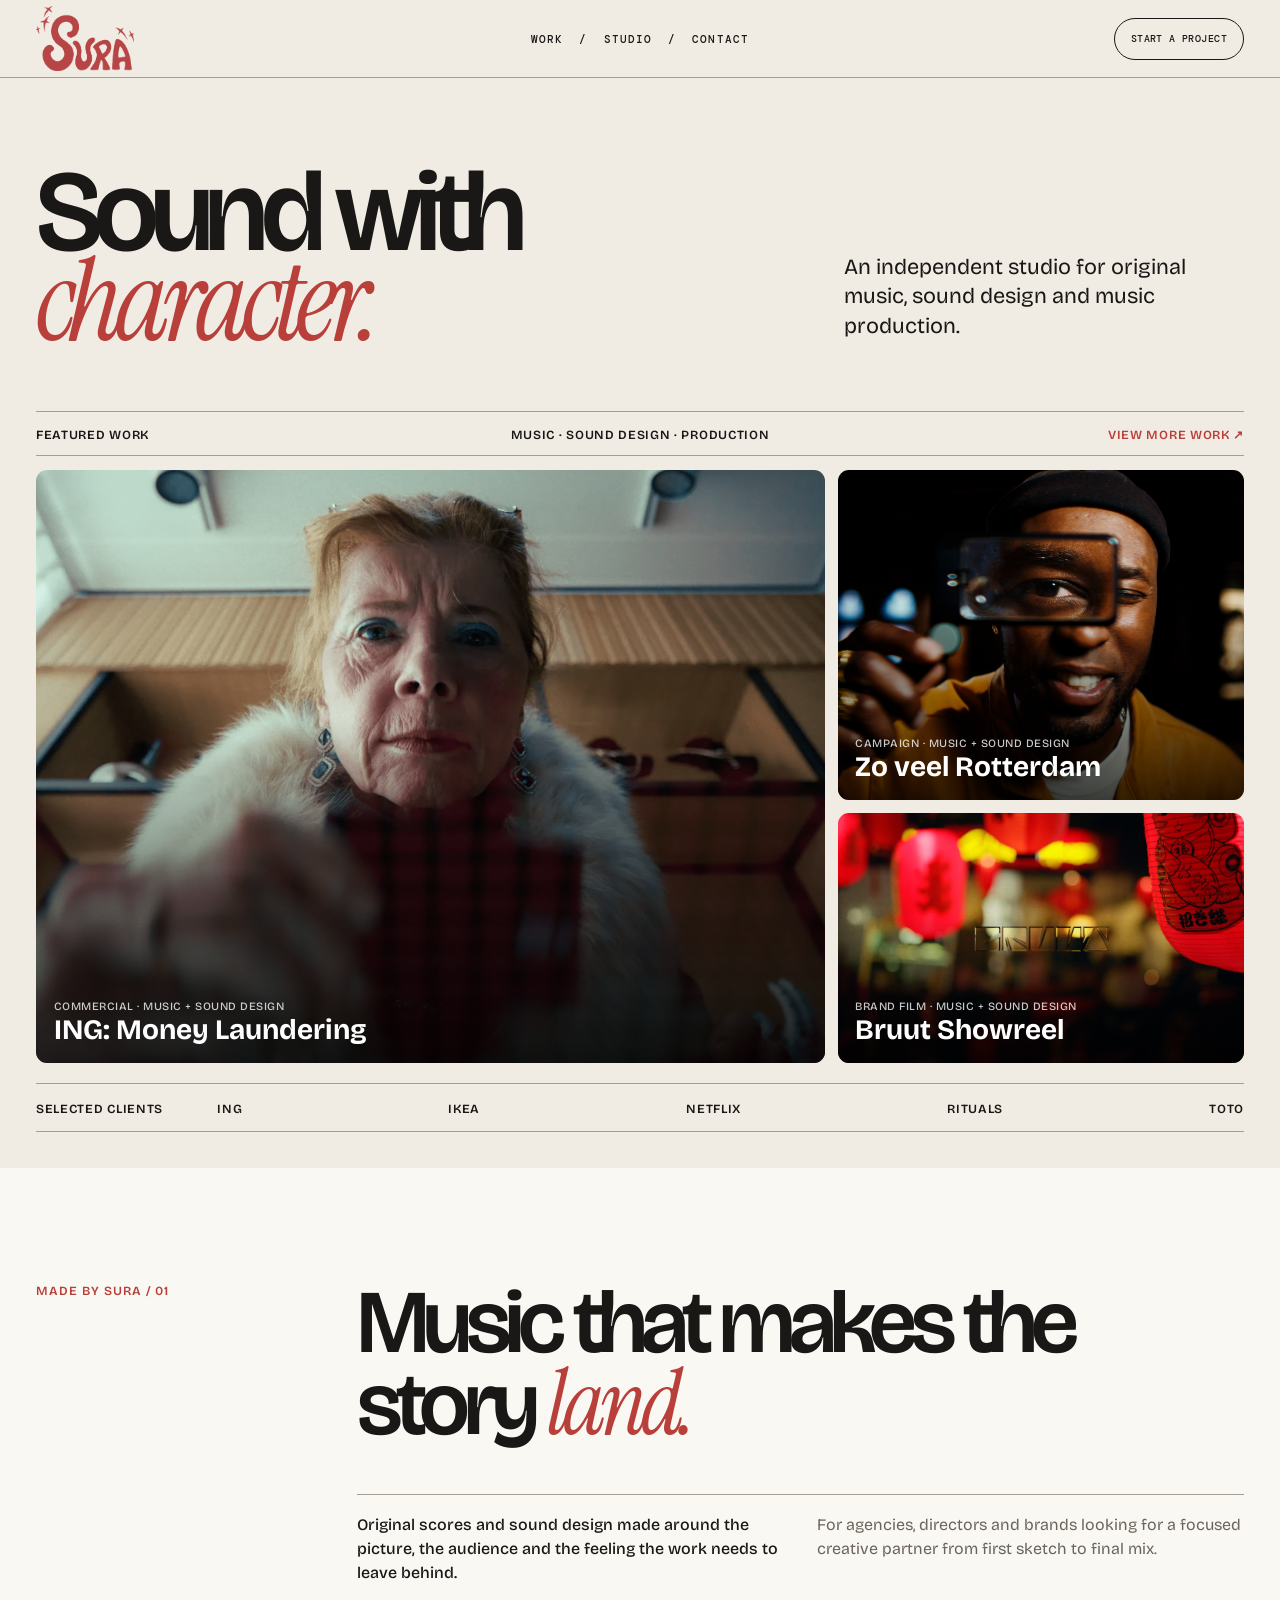
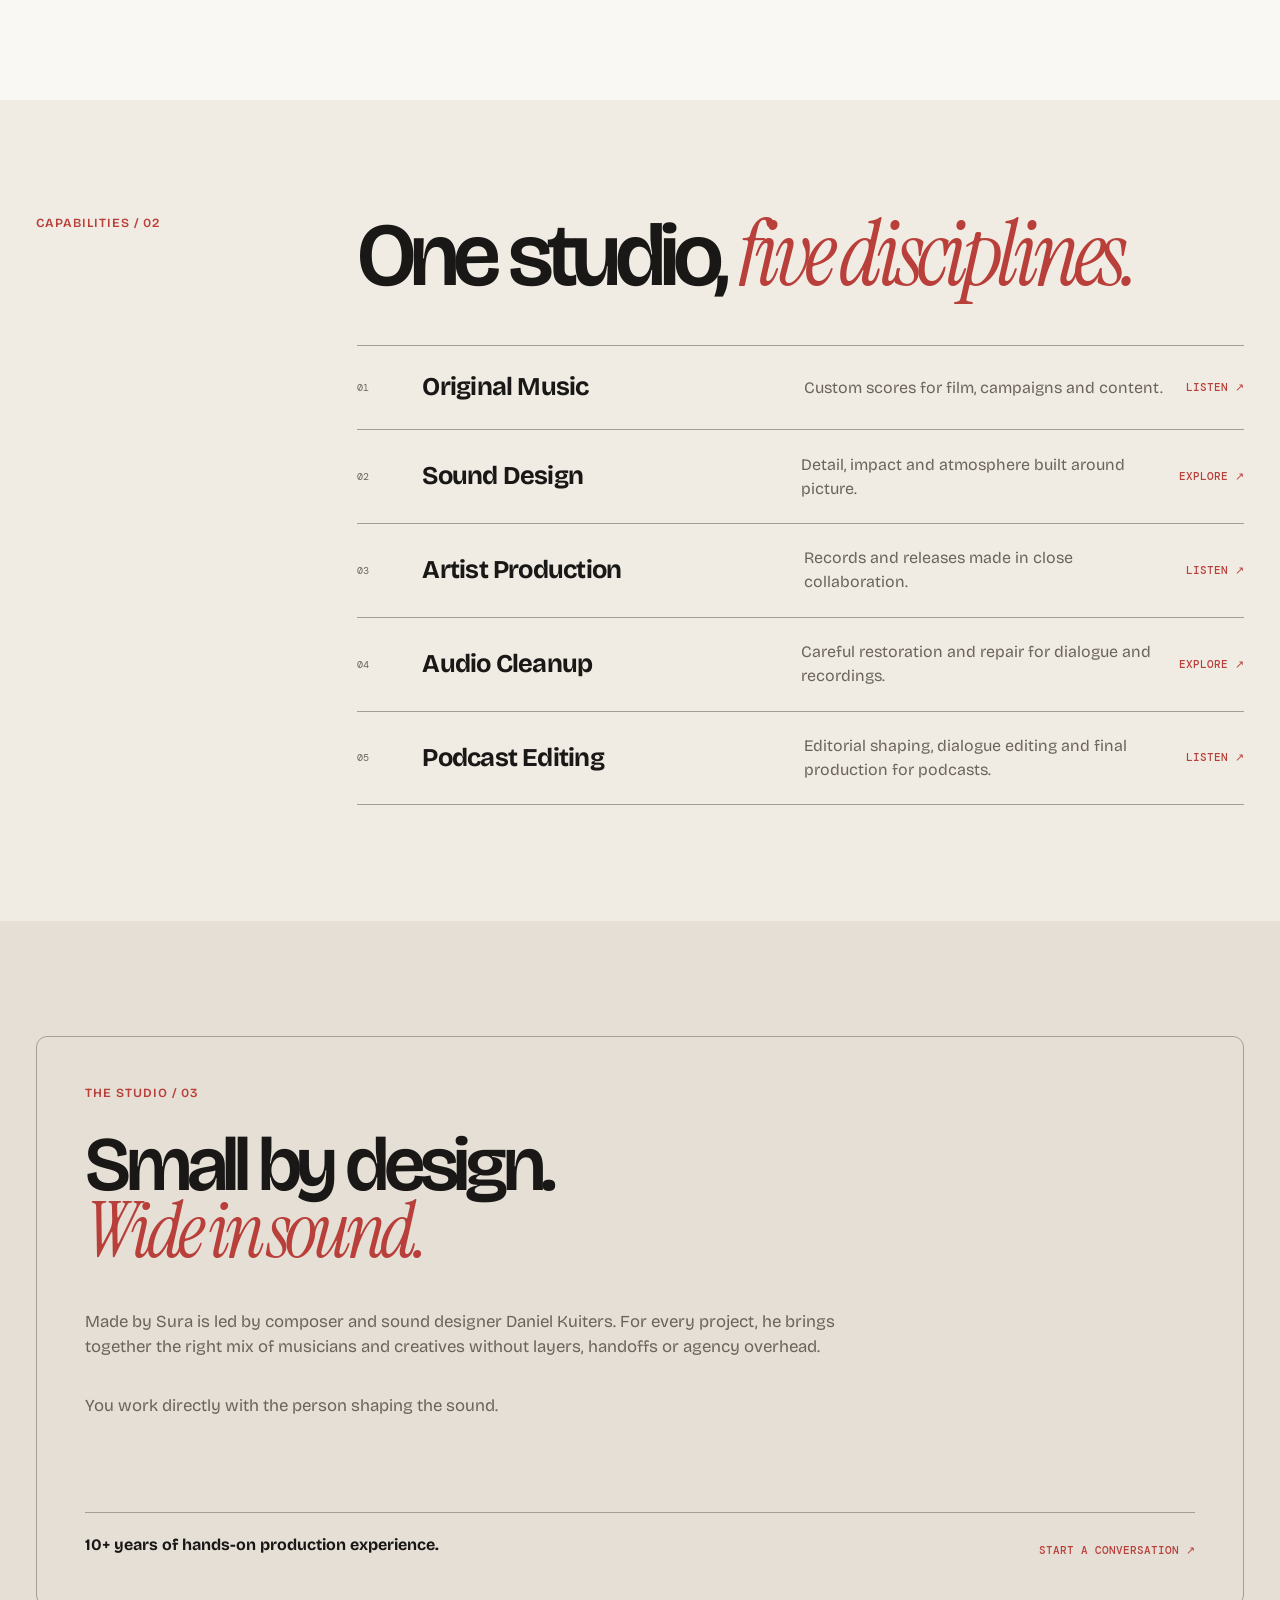
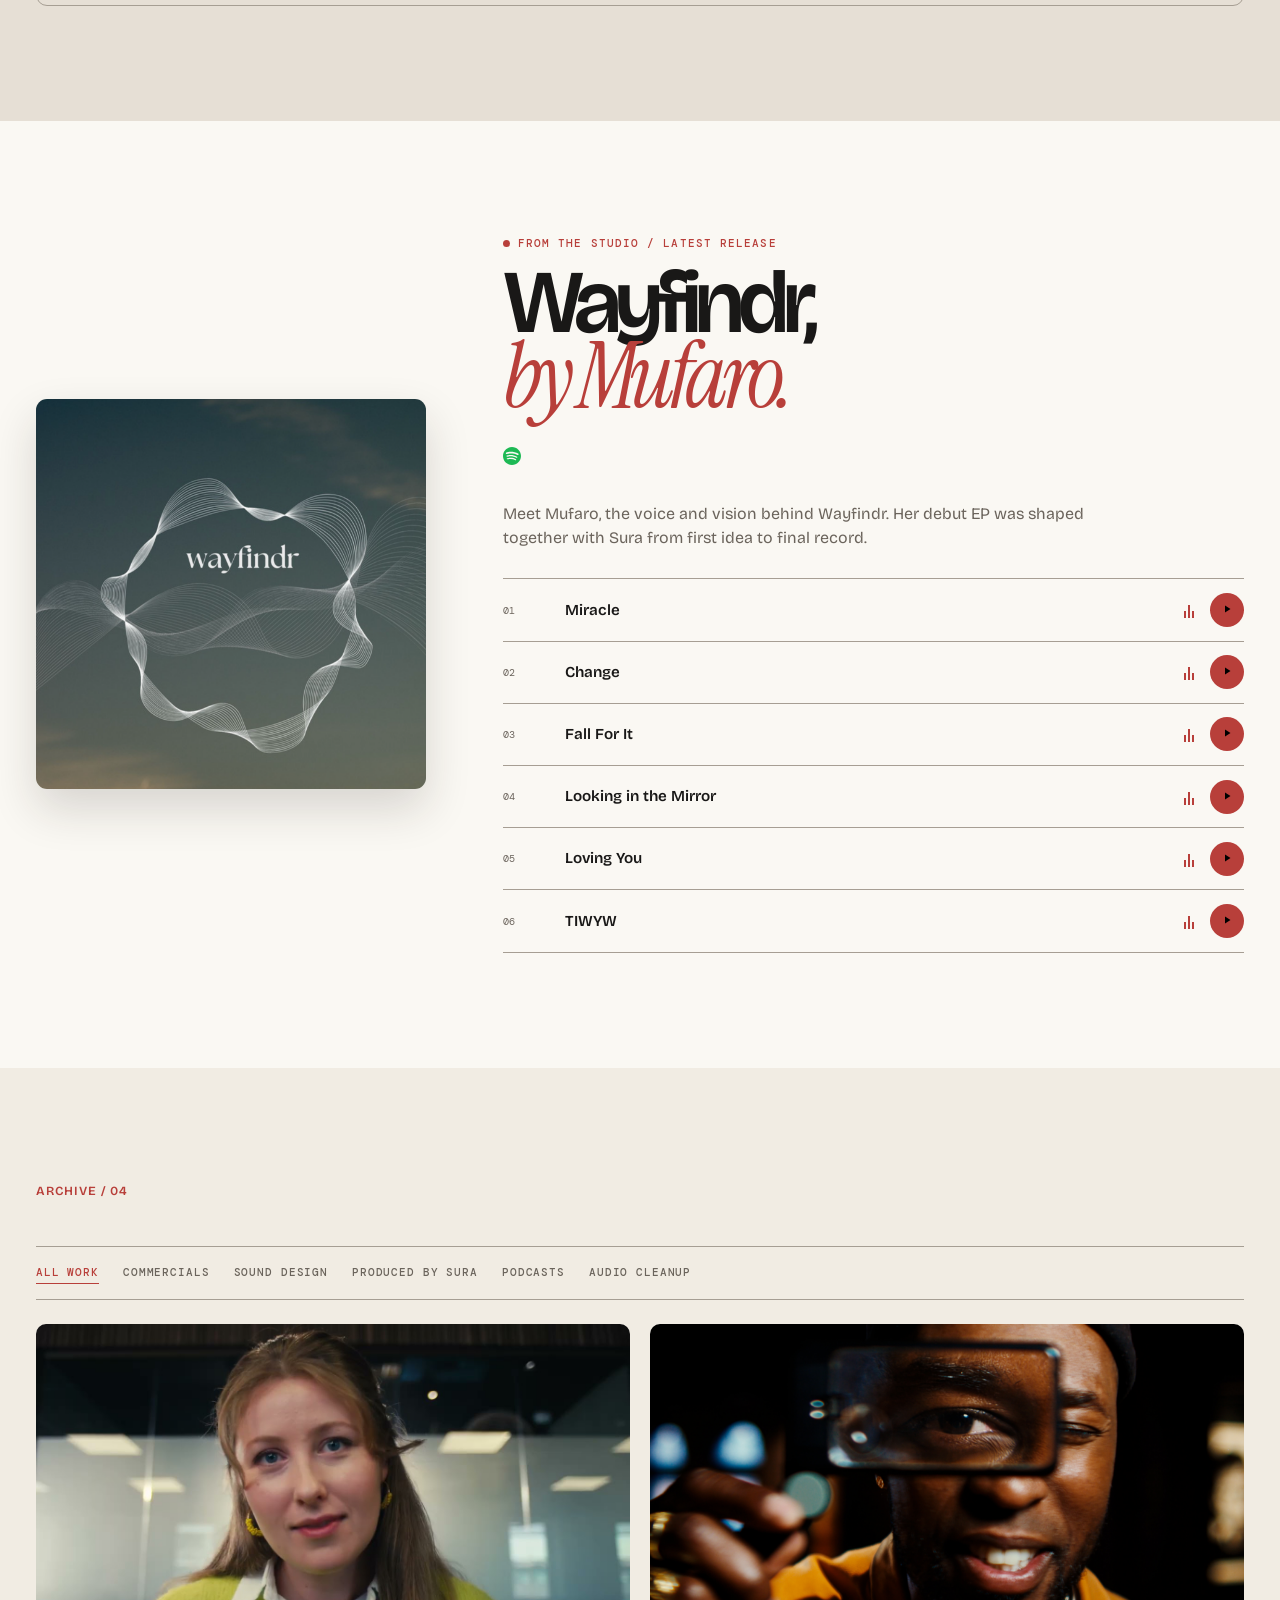
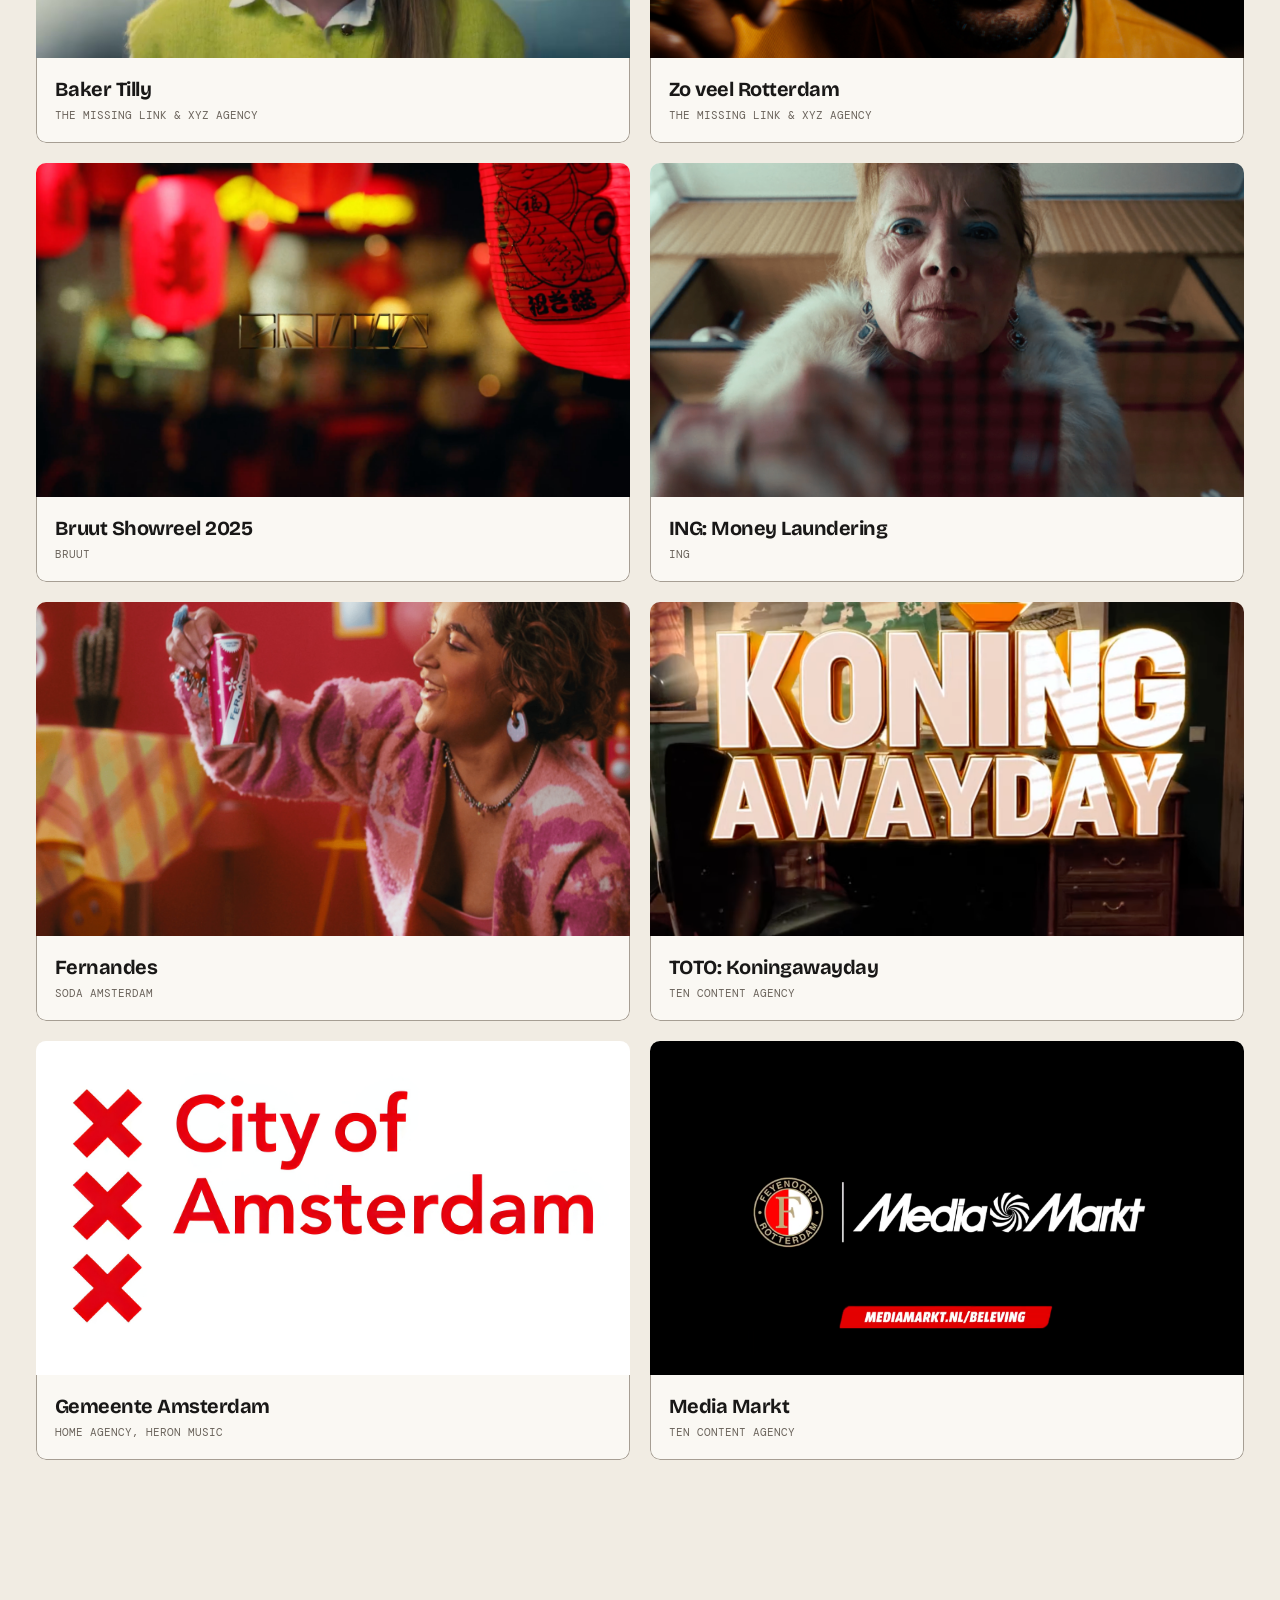
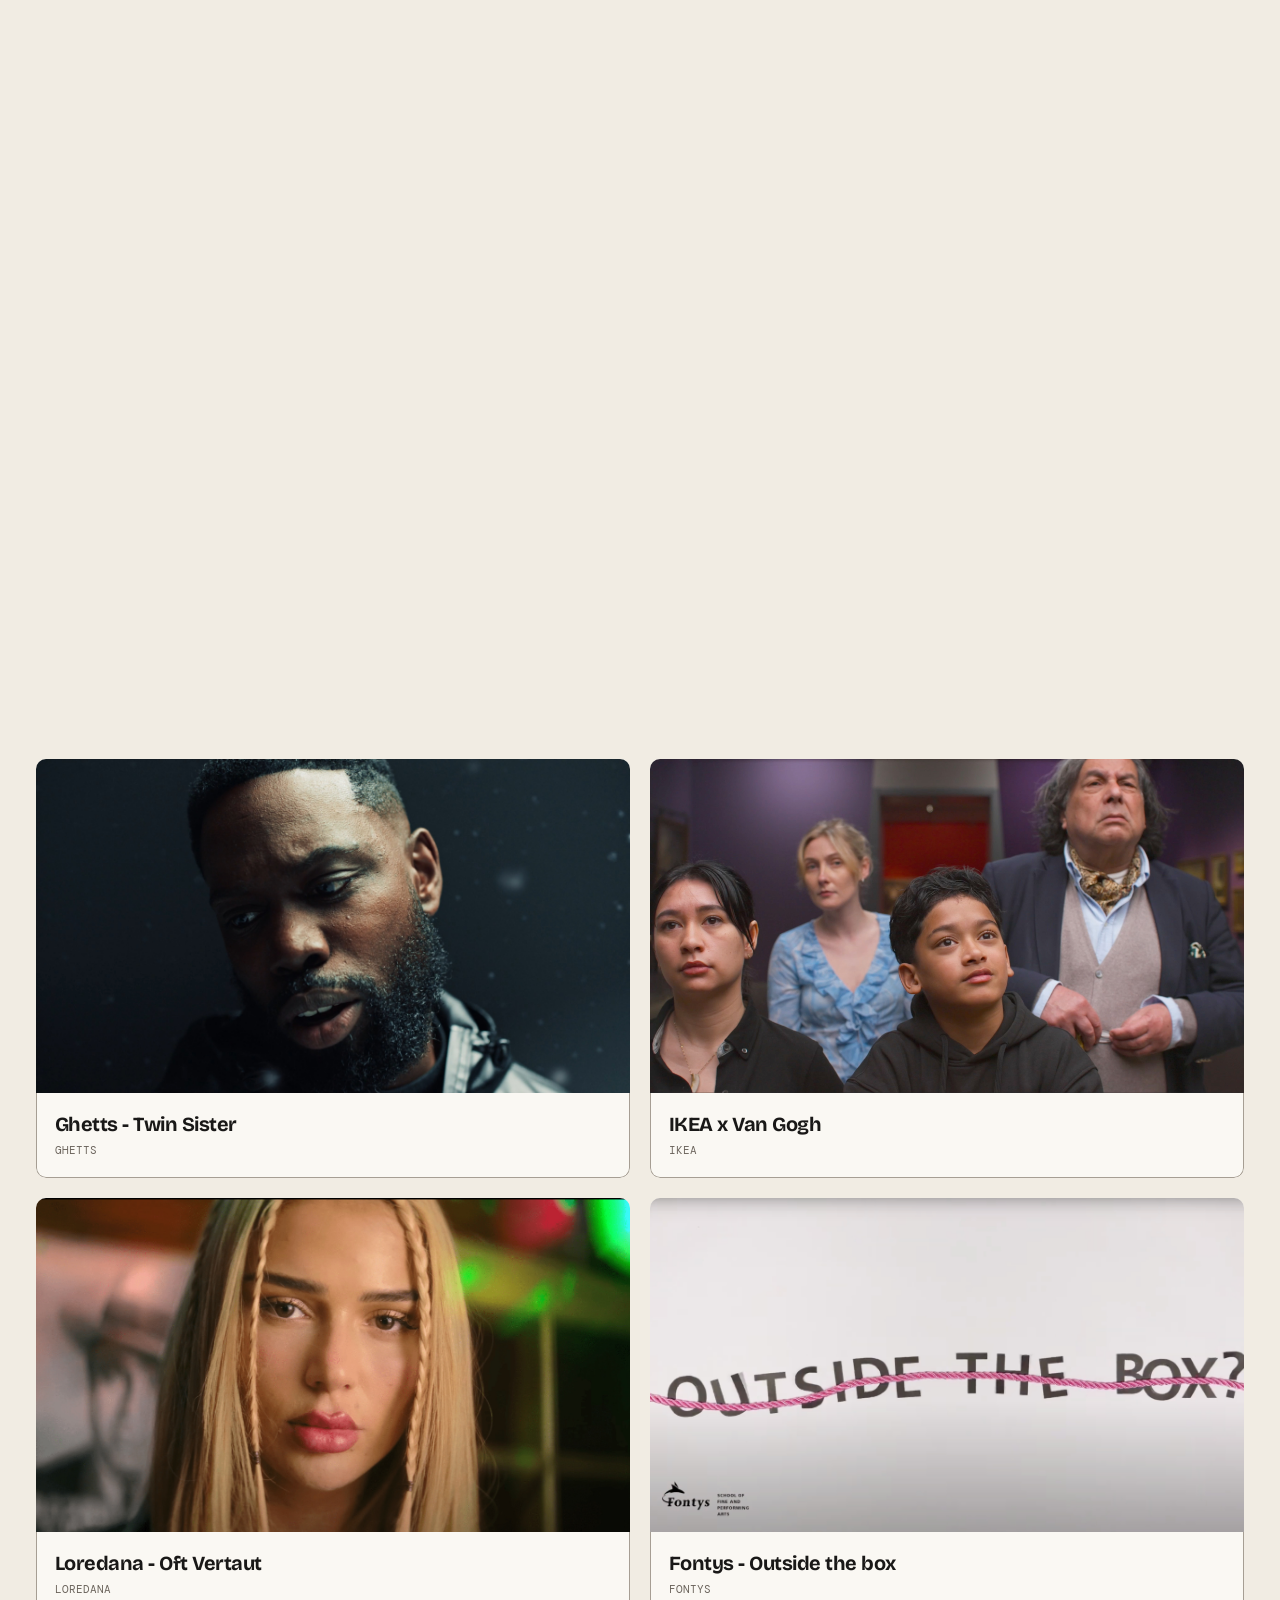
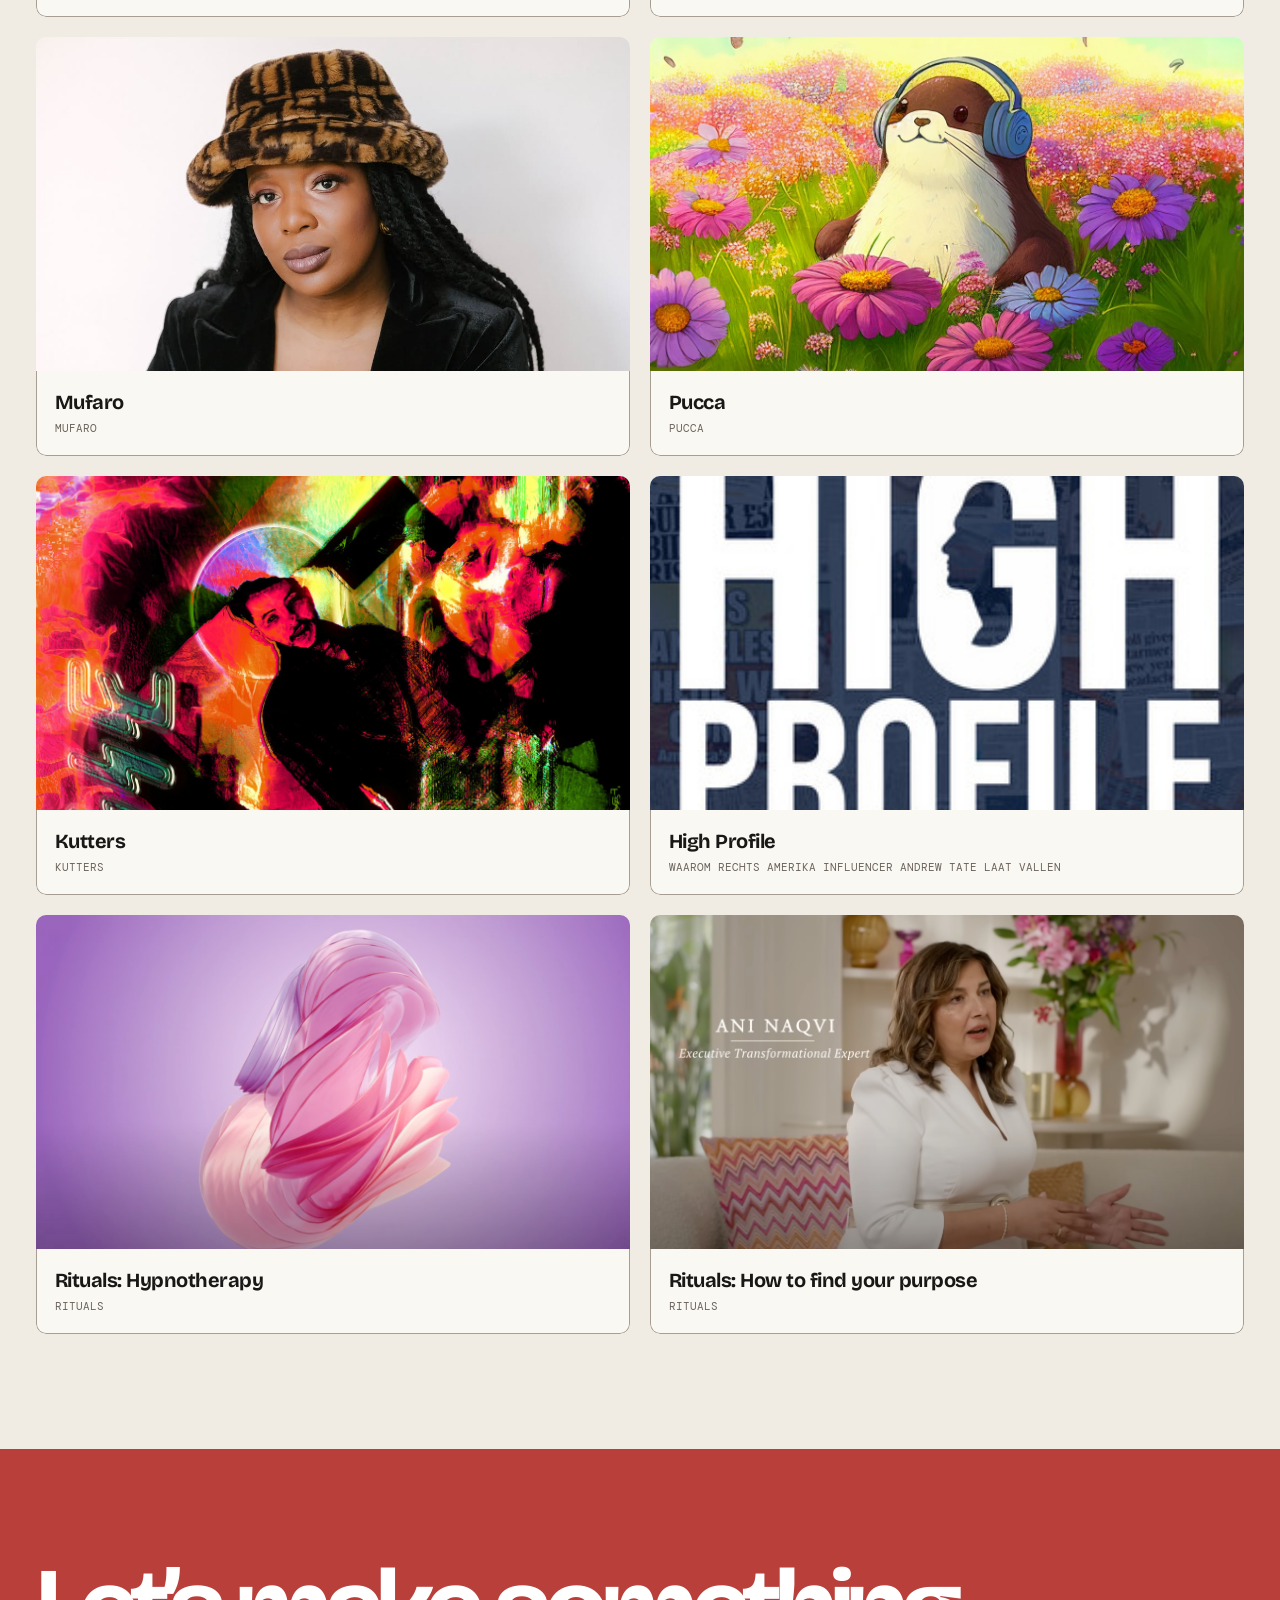
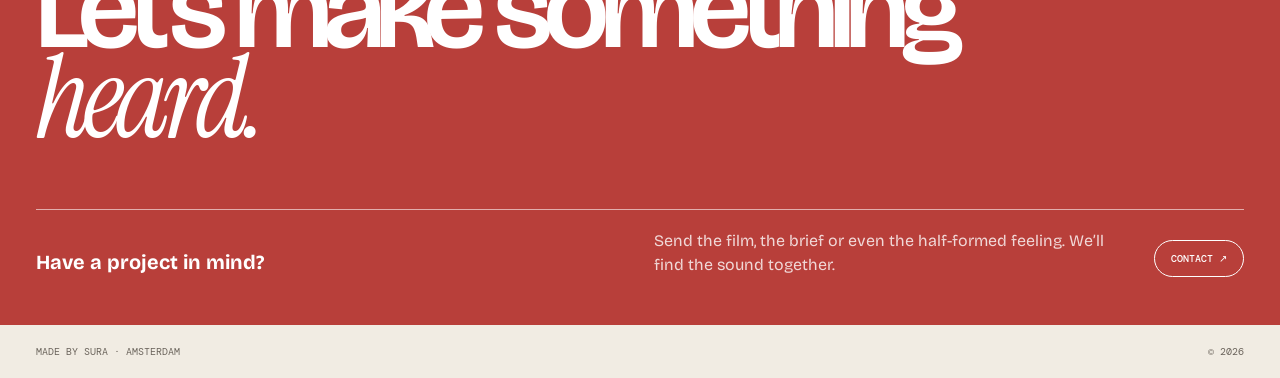
==== commit 4da379f6: "Publish redesigned Made by Sura website" ====
--- a/index.html
+++ b/index.html
@@ -12,8 +12,7 @@
     <link rel="stylesheet" href="styles.css">
     <link rel="preconnect" href="https://fonts.googleapis.com">
     <link rel="preconnect" href="https://fonts.gstatic.com" crossorigin>
-    <link href="https://fonts.googleapis.com/css2?family=Bricolage+Grotesque:opsz,wght@12..96,200..800&family=Plus+Jakarta+Sans:wght@200;300;400;500;600;700;800&family=DM+Mono:ital,wght@0,300;0,400;0,500;1,300;1,400;1,500&display=swap" rel="stylesheet" media="print" onload="this.media='all'">
-    <noscript><link href="https://fonts.googleapis.com/css2?family=Bricolage+Grotesque:opsz,wght@12..96,200..800&family=Plus+Jakarta+Sans:wght@200;300;400;500;600;700;800&family=DM+Mono:ital,wght@0,300;0,400;0,500;1,300;1,400;1,500&display=swap" rel="stylesheet"></noscript>
+    <link href="https://fonts.googleapis.com/css2?family=Bricolage+Grotesque:opsz,wght@12..96,200..800&family=DM+Mono:ital,wght@0,300;0,400;0,500;1,300;1,400;1,500&family=Instrument+Serif:ital@0;1&display=swap" rel="stylesheet">
     <link rel="dns-prefetch" href="https://www.youtube.com">
     <link rel="dns-prefetch" href="https://vimeo.com">
     <link rel="dns-prefetch" href="https://open.spotify.com">
@@ -33,71 +32,107 @@
             </symbol>
         </defs>
     </svg>
-    <!-- SVG Noise Filter -->
-    <svg class="svg-filters" aria-hidden="true">
-        <defs>
-            <filter id="noise-filter">
-                <feTurbulence type="fractalNoise" baseFrequency="0.65" numOctaves="3" stitchTiles="stitch" result="noise"/>
-                <feColorMatrix type="saturate" values="0" in="noise" result="mono"/>
-                <feBlend in="SourceGraphic" in2="mono" mode="overlay" result="blend"/>
-                <feComposite in="blend" in2="SourceGraphic" operator="in"/>
-            </filter>
-        </defs>
-    </svg>
-    <!-- Noise Texture Overlay -->
-    <div class="noise-overlay" aria-hidden="true"></div>
-
-    <!-- Main Wrapper -->
-    <div class="main-wrapper">
-        <!-- Header -->
-        <header class="header">
-            <div class="header-content">
-                <div class="header-brand">
-                    <h1 class="sr-only">Made By Sura</h1>
-                    <img src="assets/images/sura-logo-red.png" alt="Made By Sura" class="header-logo-img" />
-                </div>
-                <p class="header-tagline">Creating music that <strong>resonates</strong>, stirs <strong>emotion</strong> and <strong>amplifies</strong> your message.</p>
-                <div class="header-icons">
-                    <a href="https://www.instagram.com/listentosura/" target="_blank" class="contact-link" title="Instagram">
-                        <svg width="18" height="18" viewBox="0 0 24 24" fill="none" stroke="currentColor" stroke-width="1.5" stroke-linecap="round" stroke-linejoin="round">
-                            <rect x="2" y="2" width="20" height="20" rx="5" ry="5"/>
-                            <path d="M16 11.37A4 4 0 1 1 12.63 8 4 4 0 0 1 16 11.37z"/>
-                            <line x1="17.5" y1="6.5" x2="17.51" y2="6.5"/>
-                        </svg>
-                    </a>
-                    <button class="contact-link about-icon-btn" id="aboutBtnHeader" title="About">
-                        <svg width="18" height="18" viewBox="0 0 24 24" fill="none" stroke="currentColor" stroke-width="1.5" stroke-linecap="round" stroke-linejoin="round">
-                            <path d="M20 21v-2a4 4 0 0 0-4-4H8a4 4 0 0 0-4 4v2"/>
-                            <circle cx="12" cy="7" r="4"/>
-                        </svg>
-                    </button>
-                </div>
-            </div>
-            <!-- Mobile filter dropdown -->
-            <div class="header-right">
-                <div class="filter-dropdown" id="filterDropdown">
-                    <button class="filter-toggle" id="filterToggle">
-                        <span class="filter-current">All Work</span>
-                        <svg width="12" height="12" viewBox="0 0 24 24" fill="none" stroke="currentColor" stroke-width="2">
-                            <polyline points="6,9 12,15 18,9"/>
-                        </svg>
-                    </button>
-                    <div class="filter-menu" id="filterMenu">
-                        <button class="filter-option active" data-category="all">All Work</button>
-                        <button class="filter-option" data-category="commercials">Commercials</button>
-                        <button class="filter-option" data-category="sound-design">Sound Design</button>
-                        <button class="filter-option" data-category="produced">Produced by Sura</button>
-                        <button class="filter-option" data-category="audio-cleanup">Audio Cleanup</button>
+    <div class="site-shell">
+        <header class="studio-nav">
+            <a class="studio-logo" href="#top" aria-label="Made by Sura home">
+                <img src="assets/images/sura-logo-red.png" alt="Sura">
+            </a>
+            <nav class="studio-links" aria-label="Primary navigation">
+                <a href="#work">Work</a><span aria-hidden="true">/</span>
+                <a href="#studio">Studio</a><span aria-hidden="true">/</span>
+                <a href="#contact">Contact</a>
+            </nav>
+            <a class="button button-outline" href="mailto:listentosura@gmail.com?subject=Project%20inquiry">Start a project</a>
+        </header>
+
+        <main class="main-content" id="top">
+            <section class="hero-section" id="work" aria-labelledby="hero-title">
+                <div class="hero-copy">
+                    <h1 id="hero-title">Sound with <em>character.</em></h1>
+                    <p>An independent studio for original music, sound design and music production.</p>
+                </div>
+                <div class="work-ledger-row">
+                    <span>Featured work</span>
+                    <span>Music · Sound Design · Production</span>
+                    <a href="#all-work">View more work ↗</a>
+                </div>
+                <div class="selected-work-grid">
+                    <article class="selected-work-card lead" data-project-title="ING: Money Laundering">
+                        <img src="assets/images/container01.jpg" alt="ING Money Laundering commercial still">
+                        <iframe class="selected-work-preview" data-autoplay-preview data-src="https://www.youtube-nocookie.com/embed/bEBZTneTXn4?autoplay=1&amp;mute=1&amp;loop=1&amp;playlist=bEBZTneTXn4&amp;controls=0&amp;playsinline=1&amp;rel=0&amp;modestbranding=1" title="Muted preview of ING: Money Laundering" tabindex="-1" aria-hidden="true" allow="autoplay; encrypted-media"></iframe>
+                        <a class="selected-project-trigger" href="#projectModal" aria-haspopup="dialog" aria-label="Play ING: Money Laundering">
+                            <small>Commercial · Music + Sound Design</small>
+                            <strong>ING: Money Laundering</strong>
+                            <span class="selected-play" aria-hidden="true"><svg width="22" height="22" viewBox="0 0 24 24"><use href="#icon-play"/></svg></span>
+                        </a>
+                    </article>
+                    <article class="selected-work-card" data-project-title="Zo veel Rotterdam">
+                        <img src="assets/images/zvrotterdam.jpg" alt="Zo veel Rotterdam campaign still">
+                        <a class="selected-project-trigger" href="#projectModal" aria-haspopup="dialog" aria-label="Play Zo veel Rotterdam">
+                            <small>Campaign · Music + Sound Design</small>
+                            <strong>Zo veel Rotterdam</strong>
+                            <span class="selected-play" aria-hidden="true"><svg width="22" height="22" viewBox="0 0 24 24"><use href="#icon-play"/></svg></span>
+                        </a>
+                    </article>
+                    <article class="selected-work-card" data-project-title="Bruut Showreel 2025">
+                        <img src="assets/images/container20.jpg" alt="Bruut Showreel 2025 still">
+                        <a class="selected-project-trigger" href="#projectModal" aria-haspopup="dialog" aria-label="Play Bruut Showreel">
+                            <small>Brand film · Music + Sound Design</small>
+                            <strong>Bruut Showreel</strong>
+                            <span class="selected-play" aria-hidden="true"><svg width="22" height="22" viewBox="0 0 24 24"><use href="#icon-play"/></svg></span>
+                        </a>
+                    </article>
+                </div>
+                <div class="client-list" aria-label="Selected clients">
+                    <div class="client-list-inner">
+                        <span class="client-label">Selected clients</span>
+                        <div class="client-names">
+                            <span class="client-name">ING</span>
+                            <span class="client-name">IKEA</span>
+                            <span class="client-name">Netflix</span>
+                            <span class="client-name">Rituals</span>
+                            <span class="client-name">TOTO</span>
+                        </div>
                     </div>
                 </div>
-            </div>
-        </header>
-
-        <!-- Main Content -->
-        <main class="main-content">
-            <!-- Latest Release Hero Section -->
-            <section class="latest-release liquid-glass reveal">
-                <div class="player-liquid-glass">
+            </section>
+
+            <section class="positioning-section" aria-labelledby="positioning-title">
+                <span class="section-label">Made by Sura / 01</span>
+                <div class="section-copy">
+                    <h2 id="positioning-title">Music that makes the story <em>land.</em></h2>
+                    <div class="positioning-copy">
+                        <p>Original scores and sound design made around the picture, the audience and the feeling the work needs to leave behind.</p>
+                        <p>For agencies, directors and brands looking for a focused creative partner from first sketch to final mix.</p>
+                    </div>
+                </div>
+            </section>
+
+            <section class="capabilities-section" id="capabilities" aria-labelledby="capabilities-title">
+                <span class="section-label">Capabilities / 02</span>
+                <div class="section-copy">
+                    <h2 id="capabilities-title">One studio, <em>five disciplines.</em></h2>
+                    <div class="capability-list">
+                        <article class="capability-row"><span>01</span><h3>Original Music</h3><p class="capability-description">Custom scores for film, campaigns and content.</p><a href="#all-work">Listen ↗</a></article>
+                        <article class="capability-row"><span>02</span><h3>Sound Design</h3><p class="capability-description">Detail, impact and atmosphere built around picture.</p><a href="#all-work">Explore ↗</a></article>
+                        <article class="capability-row"><span>03</span><h3>Artist Production</h3><p class="capability-description">Records and releases made in close collaboration.</p><a href="#release">Listen ↗</a></article>
+                        <article class="capability-row"><span>04</span><h3>Audio Cleanup</h3><p class="capability-description">Careful restoration and repair for dialogue and recordings.</p><a href="#all-work">Explore ↗</a></article>
+                        <article class="capability-row"><span>05</span><h3>Podcast Editing</h3><p class="capability-description">Editorial shaping, dialogue editing and final production for podcasts.</p><a href="#all-work">Listen ↗</a></article>
+                    </div>
+                </div>
+            </section>
+
+            <section class="studio-section" id="studio" aria-labelledby="studio-title">
+                <div class="studio-copy">
+                    <span class="section-label">The studio / 03</span>
+                    <h2 id="studio-title">Small by design. <em>Wide in sound.</em></h2>
+                    <p>Made by Sura is led by composer and sound designer Daniel Kuiters. For every project, he brings together the right mix of musicians and creatives without layers, handoffs or agency overhead.</p>
+                    <p>You work directly with the person shaping the sound.</p>
+                    <div class="studio-fact"><strong>10+ years of hands-on production experience.</strong><a href="#contact">Start a conversation ↗</a></div>
+                </div>
+            </section>
+            <section class="release-section reveal" id="release" aria-labelledby="release-title">
+                <div class="release-player">
                     <!-- Top Section: 1/3 Album | 2/3 Content -->
                     <div class="player-top-section">
                         <!-- Album Column - 1/3 width -->
@@ -115,16 +150,16 @@
                             <div class="player-header-liquid">
                                 <div class="release-label-wrapper">
                                     <span class="release-label-pulse"></span>
-                                    <span class="release-label">Latest Release</span>
+                                    <span class="release-label">From the studio / Latest release</span>
                                 </div>
-                                <h2 class="release-title-liquid">Wayfindr 
+                                <h2 class="release-title-liquid" id="release-title"><span>Wayfindr,</span> <em>by Mufaro.</em>
                                     <a href="https://open.spotify.com/album/1NE21Tiitf0unIlXMnSJXf?si=Bh1HiNqxQFe3Rq4qoGEN0g" target="_blank" rel="noopener" class="spotify-link" title="Listen on Spotify">
                                         <svg width="18" height="18" viewBox="0 0 24 24" fill="currentColor">
                                             <path d="M12 0C5.4 0 0 5.4 0 12s5.4 12 12 12 12-5.4 12-12S18.66 0 12 0zm5.521 17.34c-.24.359-.66.48-1.021.24-2.82-1.74-6.36-2.101-10.561-1.141-.418.122-.779-.179-.899-.539-.12-.421.18-.78.54-.9 4.56-1.021 8.52-.6 11.64 1.32.42.18.479.659.301 1.02zm1.44-3.3c-.301.42-.841.6-1.262.3-3.239-1.98-8.159-2.58-11.939-1.38-.479.12-1.02-.12-1.14-.6-.12-.48.12-1.021.6-1.141C9.6 9.9 15 10.561 18.72 12.84c.361.181.54.78.241 1.2zm.12-3.36C15.24 8.4 8.82 8.16 5.16 9.301c-.6.179-1.2-.181-1.38-.721-.18-.601.18-1.2.72-1.381 4.26-1.26 11.28-1.02 15.721 1.621.539.3.719 1.02.419 1.56-.299.421-1.02.599-1.559.3z"/>
                                         </svg>
                                     </a>
                                 </h2>
-                                <p class="release-artist-liquid">Mufaro</p>
+                                <p class="release-artist-liquid">Meet Mufaro, the voice and vision behind Wayfindr. Her debut EP was shaped together with Sura from first idea to final record.</p>
                             </div>
                             
                             <ul class="tracklist-liquid" id="releaseTracklist">
@@ -186,56 +221,45 @@
                         </div>
                     </div>
                     
-                    <!-- Bottom Section: Waveform + Spotify -->
-                    <div class="player-bottom-section">
-                        <div class="waveform-section" id="releaseProgress">
-                            <div class="waveform-container">
-                                <div class="progress-waveform" id="progressWaveform"></div>
-                                <div class="progress-fill" id="progressFill"></div>
-                                <div class="progress-glow" id="progressGlow"></div>
-                                <div class="playhead" id="playhead"></div>
-                                <div class="play-overlay-btn" id="playBtn">
-                                    <svg class="icon-play" width="20" height="20" viewBox="0 0 24 24" fill="currentColor"><path d="M8 5v14l11-7z"/></svg>
-                                    <svg class="icon-pause" width="20" height="20" viewBox="0 0 24 24" fill="currentColor" style="display:none"><path d="M6 19h4V5H6v14zm8-14v14h4V5h-4z"/></svg>
-                                </div>
-                            </div>
-
-                        </div>
-                        
-                        <!-- Hidden controls for JS functionality -->
-                        <button class="ctrl-btn-liquid hidden" id="prevBtn" title="Previous">
-                            <svg width="16" height="16" viewBox="0 0 24 24" fill="currentColor"><path d="M6 6h2v12H6zm3.5 6 8.5 6V6z"/></svg>
-                        </button>
-                        <button class="ctrl-btn-liquid hidden" id="nextBtn" title="Next">
-                            <svg width="16" height="16" viewBox="0 0 24 24" fill="currentColor"><path d="M6 18l8.5-6L6 6v12zM16 6v12h2V6h-2z"/></svg>
-                        </button>
-                    </div>
                 </div>
                 <audio id="releaseAudio" preload="none"></audio>
             </section>
 
-            <!-- Sticky Pill Filter Bar -->
+            <section class="all-work-section" id="all-work" aria-label="Project archive">
+            <div class="all-work-heading">
+                <span class="section-label">Archive / 04</span>
+            </div>
             <div class="category-filter-bar" id="categoryFilterBar">
                 <button class="filter-btn active" data-category="all">All Work</button>
                 <button class="filter-btn" data-category="commercials">Commercials</button>
                 <button class="filter-btn" data-category="sound-design">Sound Design</button>
                 <button class="filter-btn" data-category="produced">Produced by Sura</button>
+                <button class="filter-btn" data-category="podcasts">Podcasts</button>
                 <button class="filter-btn" data-category="audio-cleanup">Audio Cleanup</button>
             </div>
 
                 <!-- Vertical Grid - Original Carrd Order -->
                 <div class="work-grid">
+                    <!-- Baker Tilly -->
+                    <article class="work-item reveal project-item" role="button" tabindex="0" data-category="commercials" data-title="Baker Tilly" data-client="The Missing Link &amp; XYZ Agency" data-director="Johan Verhoeven" data-contribution="Sound Design &amp; Mix" data-description="Sound design and final mix for the 2026 Baker Tilly brandfilm." data-url="https://youtu.be/2E1z4eX_31I">
+                        <div class="work-image">
+                            <img src="assets/images/baker-tilly-brandfilm.jpg" alt="Baker Tilly" loading="lazy">
+                            <div class="play-overlay" data-url="https://youtu.be/2E1z4eX_31I">
+                                <span class="work-play" aria-hidden="true"><svg width="20" height="20" viewBox="0 0 24 24"><use href="#icon-play"/></svg></span>
+                            </div>
+                        </div>
+                        <div class="work-info">
+                            <h3>Baker Tilly</h3>
+                            <p>The Missing Link &amp; XYZ Agency</p>
+                        </div>
+                    </article>
+
                     <!-- 1. Zo veel Rotterdam -->
-                    <article class="work-item reveal project-item liquid-glass" data-category="commercials" data-category-secondary="sound-design" data-title="Zo veel Rotterdam" data-client="The Missing Link & XYZ Agency" data-director="Johan Verhoeven" data-contribution="Music & Sound Design" data-description="For Rotterdams city marketing we made several videos to highlight the best spots in Rotterdam. This asked for an upbeat track which invites you to come visit." data-url="https://youtu.be/AuMP1qMLR0I">
+                    <article class="work-item reveal project-item" role="button" tabindex="0" data-category="commercials" data-category-secondary="sound-design" data-title="Zo veel Rotterdam" data-client="The Missing Link & XYZ Agency" data-director="Johan Verhoeven" data-contribution="Music & Sound Design" data-description="For Rotterdams city marketing we made several videos to highlight the best spots in Rotterdam. This asked for an upbeat track which invites you to come visit." data-url="https://youtu.be/AuMP1qMLR0I">
                         <div class="work-image">
                             <img src="assets/images/zvrotterdam.jpg" alt="Zo veel Rotterdam" loading="lazy">
                             <div class="play-overlay" data-url="https://youtu.be/AuMP1qMLR0I">
-                                <a href="https://youtu.be/AuMP1qMLR0I" class="play-button play-btn">
-                                    <svg width="24" height="24" viewBox="0 0 24 24" fill="currentColor">
-                                        <polygon points="5,3 19,12 5,21"/>
-                                    </svg>
-                                </a>
-                                <span class="work-category">Watch</span>
+                                <span class="work-play" aria-hidden="true"><svg width="20" height="20" viewBox="0 0 24 24"><use href="#icon-play"/></svg></span>
                             </div>
                         </div>
                         <div class="work-info">
@@ -245,16 +269,11 @@
                     </article>
 
                     <!-- 2. Bruut Showreel 2025 -->
-                    <article class="work-item reveal project-item liquid-glass" data-category="commercials" data-category-secondary="sound-design" data-title="Bruut Showreel 2025" data-client="Bruut" data-contribution="Music & Sound Design" data-description="I was asked by Bruut to provide their showreel with a track that captures the meaning of their brand. Bruut translates to raw, savage and rough. With this in mind I tried to capture the essence of the brand in the music." data-url="https://www.youtube.com/watch?v=PY-cKMC04q8">
+                    <article class="work-item reveal project-item" role="button" tabindex="0" data-category="commercials" data-category-secondary="sound-design" data-title="Bruut Showreel 2025" data-client="Bruut" data-contribution="Music & Sound Design" data-description="I was asked by Bruut to provide their showreel with a track that captures the meaning of their brand. Bruut translates to raw, savage and rough. With this in mind I tried to capture the essence of the brand in the music." data-url="https://www.youtube.com/watch?v=PY-cKMC04q8">
                         <div class="work-image">
                             <img src="assets/images/container20.jpg" alt="Bruut Showreel 2025" loading="lazy">
                             <div class="play-overlay" data-url="https://www.youtube.com/watch?v=PY-cKMC04q8">
-                                <a href="https://www.youtube.com/watch?v=PY-cKMC04q8" class="play-button play-btn">
-                                    <svg width="24" height="24" viewBox="0 0 24 24" fill="currentColor">
-                                        <polygon points="5,3 19,12 5,21"/>
-                                    </svg>
-                                </a>
-                                <span class="work-category">Watch</span>
+                                <span class="work-play" aria-hidden="true"><svg width="20" height="20" viewBox="0 0 24 24"><use href="#icon-play"/></svg></span>
                             </div>
                         </div>
                         <div class="work-info">
@@ -264,16 +283,11 @@
                     </article>
 
                     <!-- 2. ING: Money Laundering -->
-                    <article class="work-item reveal project-item liquid-glass" data-category="commercials" data-title="ING: Money Laundering" data-client="ING" data-director="Geerten Harmens" data-contribution="Music & Sound Design" data-description="Commercial for ING bank featuring original music composition and sound design work." data-url="https://www.youtube.com/watch?v=bEBZTneTXn4">
+                    <article class="work-item reveal project-item" role="button" tabindex="0" data-category="commercials" data-title="ING: Money Laundering" data-client="ING" data-director="Geerten Harmens" data-contribution="Music & Sound Design" data-description="Commercial for ING bank featuring original music composition and sound design work." data-url="https://www.youtube.com/watch?v=bEBZTneTXn4">
                         <div class="work-image">
                             <img src="assets/images/container01.jpg" alt="ING Commercial" loading="lazy">
                             <div class="play-overlay" data-url="https://www.youtube.com/watch?v=bEBZTneTXn4/">
-                                <a href="https://www.youtube.com/watch?v=bEBZTneTXn4/" class="play-button play-btn">
-                                    <svg width="24" height="24" viewBox="0 0 24 24" fill="currentColor">
-                                        <polygon points="5,3 19,12 5,21"/>
-                                    </svg>
-                                </a>
-                                <span class="work-category">Watch</span>
+                                <span class="work-play" aria-hidden="true"><svg width="20" height="20" viewBox="0 0 24 24"><use href="#icon-play"/></svg></span>
                             </div>
                         </div>
                         <div class="work-info">
@@ -283,16 +297,11 @@
                     </article>
 
                     <!-- 3. Fernandes -->
-                    <article class="work-item reveal liquid-glass" data-category="commercials" data-title="Fernandes" data-client="Soda Amsterdam" data-director="Geerten Harmens" data-sound-design="Luuk van de Mosselaer" data-contribution="Music" data-description="Music and sound design work for Fernandes commercial campaign." data-url="https://vimeo.com/728154435">
+                    <article class="work-item reveal" role="button" tabindex="0" data-category="commercials" data-title="Fernandes" data-client="Soda Amsterdam" data-director="Geerten Harmens" data-sound-design="Luuk van de Mosselaer" data-contribution="Music" data-description="Music and sound design work for Fernandes commercial campaign." data-url="https://vimeo.com/728154435">
                         <div class="work-image">
                             <img src="assets/images/container06.jpg" alt="Fernandes" loading="lazy">
                             <div class="play-overlay" data-url="https://vimeo.com/728154435">
-                                <a href="https://vimeo.com/728154435" class="play-button play-btn">
-                                    <svg width="24" height="24" viewBox="0 0 24 24" fill="currentColor">
-                                        <polygon points="5,3 19,12 5,21"/>
-                                    </svg>
-                                </a>
-                                <span class="work-category">Watch</span>
+                                <span class="work-play" aria-hidden="true"><svg width="20" height="20" viewBox="0 0 24 24"><use href="#icon-play"/></svg></span>
                             </div>
                         </div>
                         <div class="work-info">
@@ -302,16 +311,11 @@
                     </article>
 
                     <!-- 4. TOTO: Koningawayday -->
-                    <article class="work-item reveal liquid-glass" data-category="commercials" data-category-secondary="sound-design" data-title="TOTO: Koningawayday" data-client="Ten Content Agency" data-director="Geerten Harmens" data-contribution="Music & Sound Design" data-description="This was a fun one! My vision was to stay close to the UK punk sound to give it that grimey feel." data-url="https://www.youtube.com/watch?v=RvplftnFf9Q/">
+                    <article class="work-item reveal" role="button" tabindex="0" data-category="commercials" data-category-secondary="sound-design" data-title="TOTO: Koningawayday" data-client="Ten Content Agency" data-director="Geerten Harmens" data-contribution="Music & Sound Design" data-description="This was a fun one! My vision was to stay close to the UK punk sound to give it that grimey feel." data-url="https://www.youtube.com/watch?v=RvplftnFf9Q/">
                         <div class="work-image">
                             <img src="assets/images/TOTO_new.png" alt="TOTO Europe Tour" loading="lazy">
                             <div class="play-overlay" data-url="https://www.youtube.com/watch?v=RvplftnFf9Q">
-                                <a href="https://www.youtube.com/watch?v=RvplftnFf9Q/" class="play-button play-btn">
-                                    <svg width="24" height="24" viewBox="0 0 24 24" fill="currentColor">
-                                        <polygon points="5,3 19,12 5,21"/>
-                                    </svg>
-                                </a>
-                                <span class="work-category">Watch</span>
+                                <span class="work-play" aria-hidden="true"><svg width="20" height="20" viewBox="0 0 24 24"><use href="#icon-play"/></svg></span>
                             </div>
                         </div>
                         <div class="work-info">
@@ -321,16 +325,11 @@
                     </article>
 
                     <!-- 5. Gemeente Amsterdam -->
-                    <article class="work-item reveal liquid-glass" data-category="commercials" data-title="Gemeente Amsterdam" data-client="Home Agency, Heron Music" data-contribution="Music & Sound Design" data-description="Creating awareness for throwing away your trash! In charge of music and final mix. Project completed for Heron Music." data-url="https://youtu.be/0gozNmyCues">
+                    <article class="work-item reveal" role="button" tabindex="0" data-category="commercials" data-title="Gemeente Amsterdam" data-client="Home Agency, Heron Music" data-contribution="Music & Sound Design" data-description="Creating awareness for throwing away your trash! In charge of music and final mix. Project completed for Heron Music." data-url="https://youtu.be/0gozNmyCues">
                         <div class="work-image">
                             <img src="assets/images/container11.jpg" alt="Gemeente Amsterdam" loading="lazy">
                             <div class="play-overlay" data-url="https://youtu.be/0gozNmyCues">
-                                <a href="https://youtu.be/0gozNmyCues" class="play-button play-btn">
-                                    <svg width="24" height="24" viewBox="0 0 24 24" fill="currentColor">
-                                        <polygon points="5,3 19,12 5,21"/>
-                                    </svg>
-                                </a>
-                                <span class="work-category">Watch</span>
+                                <span class="work-play" aria-hidden="true"><svg width="20" height="20" viewBox="0 0 24 24"><use href="#icon-play"/></svg></span>
                             </div>
                         </div>
                         <div class="work-info">
@@ -340,16 +339,11 @@
                     </article>
 
                     <!-- 6. Media Markt -->
-                    <article class="work-item reveal liquid-glass" data-category="commercials" data-title="Media Markt" data-client="Ten Content Agency" data-contribution="Music & Sound Design" data-description="Music and sound design for Media Markt commercial." data-url="https://www.youtube.com/watch?v=DF-vWEe2dIY">
+                    <article class="work-item reveal" role="button" tabindex="0" data-category="commercials" data-title="Media Markt" data-client="Ten Content Agency" data-contribution="Music & Sound Design" data-description="Music and sound design for Media Markt commercial." data-url="https://www.youtube.com/watch?v=DF-vWEe2dIY">
                         <div class="work-image">
                             <img src="assets/images/Mediamarkt.png" alt="Media Markt" loading="lazy">
                             <div class="play-overlay" data-url="https://www.youtube.com/watch?v=DF-vWEe2dIY">
-                                <a href="https://www.youtube.com/watch?v=DF-vWEe2dIY" class="play-button play-btn">
-                                    <svg width="24" height="24" viewBox="0 0 24 24" fill="currentColor">
-                                        <polygon points="5,3 19,12 5,21"/>
-                                    </svg>
-                                </a>
-                                <span class="work-category">Watch</span>
+                                <span class="work-play" aria-hidden="true"><svg width="20" height="20" viewBox="0 0 24 24"><use href="#icon-play"/></svg></span>
                             </div>
                         </div>
                         <div class="work-info">
@@ -359,16 +353,11 @@
                     </article>
 
                     <!-- 7. Netflix: Costa!! -->
-                    <article class="work-item reveal liquid-glass" data-category="commercials" data-title="Netflix: Costa!!" data-client="Heron Music, NL FILM" data-contribution="Music Composition" data-description="Worked on a lot of musical cues in the new series costa!! which is out now on netflix. Project completed for Heron Music." data-url="https://www.youtube.com/watch?v=XPCjUmwGTTo/">
+                    <article class="work-item reveal" role="button" tabindex="0" data-category="commercials" data-title="Netflix: Costa!!" data-client="Heron Music, NL FILM" data-contribution="Music Composition" data-description="Worked on a lot of musical cues in the new series costa!! which is out now on netflix. Project completed for Heron Music." data-url="https://www.youtube.com/watch?v=XPCjUmwGTTo/">
                         <div class="work-image">
                             <img src="assets/images/costa.jpg" alt="Netflix Costa" loading="lazy">
                             <div class="play-overlay" data-url="https://www.youtube.com/watch?v=XPCjUmwGTTo/">
-                                <a href="https://www.youtube.com/watch?v=XPCjUmwGTTo/" class="play-button play-btn">
-                                    <svg width="24" height="24" viewBox="0 0 24 24" fill="currentColor">
-                                        <polygon points="5,3 19,12 5,21"/>
-                                    </svg>
-                                </a>
-                                <span class="work-category">Watch trailer</span>
+                                <span class="work-play" aria-hidden="true"><svg width="20" height="20" viewBox="0 0 24 24"><use href="#icon-play"/></svg></span>
                             </div>
                         </div>
                         <div class="work-info">
@@ -377,17 +366,26 @@
                         </div>
                     </article>
 
+                    <!-- Monarh -->
+                    <article class="work-item reveal project-item" role="button" tabindex="0" data-category="commercials" data-category-secondary="sound-design" data-title="Monarh" data-client="Lotrijk Producties" data-contribution="Composition &amp; Sound Design" data-description="Original composition and sound design for Monarh Tilburg." data-url="https://www.youtube.com/watch?v=tPAyu2HL7ak">
+                        <div class="work-image">
+                            <img src="assets/images/monarh.png" alt="Monarh Tilburg" loading="lazy">
+                            <div class="play-overlay" data-url="https://www.youtube.com/watch?v=tPAyu2HL7ak">
+                                <span class="work-play" aria-hidden="true"><svg width="20" height="20" viewBox="0 0 24 24"><use href="#icon-play"/></svg></span>
+                            </div>
+                        </div>
+                        <div class="work-info">
+                            <h3>Monarh</h3>
+                            <p>Lotrijk Producties</p>
+                        </div>
+                    </article>
+
                     <!-- 8. Essent -->
-                    <article class="work-item reveal liquid-glass" data-category="sound-design" data-title="Essent" data-client="Ten Content Agency" data-contribution="Sound Design" data-description="Sound design work for Essent commercial." data-url="https://www.youtube.com/watch?v=iBiEfh2bDgs/">
+                    <article class="work-item reveal" role="button" tabindex="0" data-category="sound-design" data-title="Essent" data-client="Ten Content Agency" data-contribution="Sound Design" data-description="Sound design work for Essent commercial." data-url="https://www.youtube.com/watch?v=iBiEfh2bDgs/">
                         <div class="work-image">
                             <img src="assets/images/container18.jpg" alt="Essent" loading="lazy">
                             <div class="play-overlay" data-url="https://www.youtube.com/watch?v=iBiEfh2bDgs/">
-                                <a href="https://www.youtube.com/watch?v=iBiEfh2bDgs/" class="play-button play-btn">
-                                    <svg width="24" height="24" viewBox="0 0 24 24" fill="currentColor">
-                                        <polygon points="5,3 19,12 5,21"/>
-                                    </svg>
-                                </a>
-                                <span class="work-category">Watch</span>
+                                <span class="work-play" aria-hidden="true"><svg width="20" height="20" viewBox="0 0 24 24"><use href="#icon-play"/></svg></span>
                             </div>
                         </div>
                         <div class="work-info">
@@ -397,16 +395,11 @@
                     </article>
 
                     <!-- 9. IZ - Big Dreams -->
-                    <article class="work-item reveal liquid-glass" data-category="sound-design" data-title="IZ - Big Dreams" data-client="IZ" data-director="Geerten Harmens" data-contribution="Sound Design" data-description="Sound design for music video. Directed by Geerten Harmens." data-url="https://www.youtube.com/watch?v=4jD8y261rmc/">
+                    <article class="work-item reveal" role="button" tabindex="0" data-category="sound-design" data-title="IZ - Big Dreams" data-client="IZ" data-director="Geerten Harmens" data-contribution="Sound Design" data-description="Sound design for music video. Directed by Geerten Harmens." data-url="https://www.youtube.com/watch?v=4jD8y261rmc/">
                         <div class="work-image">
                             <img src="assets/images/container16.jpg" alt="IZ - Big Dreams" loading="lazy">
                             <div class="play-overlay" data-url="https://www.youtube.com/watch?v=4jD8y261rmc/">
-                                <a href="https://www.youtube.com/watch?v=4jD8y261rmc/" class="play-button play-btn">
-                                    <svg width="24" height="24" viewBox="0 0 24 24" fill="currentColor">
-                                        <polygon points="5,3 19,12 5,21"/>
-                                    </svg>
-                                </a>
-                                <span class="work-category">Watch</span>
+                                <span class="work-play" aria-hidden="true"><svg width="20" height="20" viewBox="0 0 24 24"><use href="#icon-play"/></svg></span>
                             </div>
                         </div>
                         <div class="work-info">
@@ -416,16 +409,11 @@
                     </article>
 
                     <!-- 10. Ghetts - Twin Sister -->
-                    <article class="work-item reveal liquid-glass" data-category="sound-design" data-title="Ghetts - Twin Sister" data-client="Ghetts" data-director="Geerten Harmens" data-contribution="Sound Design" data-description="Sound design for music video. Directed by Geerten Harmens." data-url="https://www.youtube.com/watch?v=XPAp3sQkgmg/">
+                    <article class="work-item reveal" role="button" tabindex="0" data-category="sound-design" data-title="Ghetts - Twin Sister" data-client="Ghetts" data-director="Geerten Harmens" data-contribution="Sound Design" data-description="Sound design for music video. Directed by Geerten Harmens." data-url="https://www.youtube.com/watch?v=XPAp3sQkgmg/">
                         <div class="work-image">
                             <img src="assets/images/container15.jpg" alt="Ghetts - Twin Sister" loading="lazy">
                             <div class="play-overlay" data-url="https://www.youtube.com/watch?v=XPAp3sQkgmg/">
-                                <a href="https://www.youtube.com/watch?v=XPAp3sQkgmg/" class="play-button play-btn">
-                                    <svg width="24" height="24" viewBox="0 0 24 24" fill="currentColor">
-                                        <polygon points="5,3 19,12 5,21"/>
-                                    </svg>
-                                </a>
-                                <span class="work-category">Watch</span>
+                                <span class="work-play" aria-hidden="true"><svg width="20" height="20" viewBox="0 0 24 24"><use href="#icon-play"/></svg></span>
                             </div>
                         </div>
                         <div class="work-info">
@@ -435,16 +423,11 @@
                     </article>
 
                     <!-- 13. IKEA x Van Gogh -->
-                    <article class="work-item reveal liquid-glass" data-category="sound-design" data-title="IKEA x Van Gogh" data-client="IKEA" data-contribution="Sound Design & Mix" data-description="Created audio cutdowns, sound design and voice over mix! Project for Heron Music." data-url="https://www.youtube.com/watch?v=j48OzCGJeRM&list=PLCOFYd3VDvK84hM6dMkbL7tZQdPmnJQe9/">
+                    <article class="work-item reveal" role="button" tabindex="0" data-category="sound-design" data-title="IKEA x Van Gogh" data-client="IKEA" data-contribution="Sound Design & Mix" data-description="Created audio cutdowns, sound design and voice over mix! Project for Heron Music." data-url="https://www.youtube.com/watch?v=j48OzCGJeRM&list=PLCOFYd3VDvK84hM6dMkbL7tZQdPmnJQe9/">
                         <div class="work-image">
                             <img src="assets/images/container13.jpg" alt="IKEA x Van Gogh" loading="lazy">
                             <div class="play-overlay" data-url="https://www.youtube.com/watch?v=j48OzCGJeRM&list=PLCOFYd3VDvK84hM6dMkbL7tZQdPmnJQe9/">
-                                <a href="https://www.youtube.com/watch?v=j48OzCGJeRM&list=PLCOFYd3VDvK84hM6dMkbL7tZQdPmnJQe9/" class="play-button play-btn">
-                                    <svg width="24" height="24" viewBox="0 0 24 24" fill="currentColor">
-                                        <polygon points="5,3 19,12 5,21"/>
-                                    </svg>
-                                </a>
-                                <span class="work-category">Watch</span>
+                                <span class="work-play" aria-hidden="true"><svg width="20" height="20" viewBox="0 0 24 24"><use href="#icon-play"/></svg></span>
                             </div>
                         </div>
                         <div class="work-info">
@@ -454,16 +437,11 @@
                     </article>
 
                     <!-- 11. Loredana - Oft Vertaut -->
-                    <article class="work-item reveal liquid-glass" data-category="sound-design" data-title="Loredana - Oft Vertaut" data-client="Loredana" data-director="Geerten Harmens" data-contribution="Sound Design" data-description="Sound design for music video." data-url="https://www.youtube.com/watch?v=MuCMYTsoCUU/">
+                    <article class="work-item reveal" role="button" tabindex="0" data-category="sound-design" data-title="Loredana - Oft Vertaut" data-client="Loredana" data-director="Geerten Harmens" data-contribution="Sound Design" data-description="Sound design for music video." data-url="https://www.youtube.com/watch?v=MuCMYTsoCUU/">
                         <div class="work-image">
                             <img src="assets/images/container07.jpg" alt="Loredana - Oft Vertaut" loading="lazy">
                             <div class="play-overlay" data-url="https://www.youtube.com/watch?v=MuCMYTsoCUU/">
-                                <a href="https://www.youtube.com/watch?v=MuCMYTsoCUU/" class="play-button play-btn">
-                                    <svg width="24" height="24" viewBox="0 0 24 24" fill="currentColor">
-                                        <polygon points="5,3 19,12 5,21"/>
-                                    </svg>
-                                </a>
-                                <span class="work-category">Watch</span>
+                                <span class="work-play" aria-hidden="true"><svg width="20" height="20" viewBox="0 0 24 24"><use href="#icon-play"/></svg></span>
                             </div>
                         </div>
                         <div class="work-info">
@@ -473,16 +451,11 @@
                     </article>
 
                     <!-- 15. Fontys - Outside the box -->
-                    <article class="work-item reveal liquid-glass" data-category="commercials" data-title="Fontys - Outside the box" data-client="Fontys" data-contribution="Music & Sound Design" data-description="Designed a compelling leader for Fontys' promotional campaign." data-url="https://www.youtube.com/watch?v=eReDHtbOaAc/">
+                    <article class="work-item reveal" role="button" tabindex="0" data-category="commercials" data-title="Fontys - Outside the box" data-client="Fontys" data-contribution="Music & Sound Design" data-description="Designed a compelling leader for Fontys' promotional campaign." data-url="https://www.youtube.com/watch?v=eReDHtbOaAc/">
                         <div class="work-image">
                             <img src="assets/images/container08.jpg" alt="Fontys - Outside the box" loading="lazy">
                             <div class="play-overlay" data-url="https://www.youtube.com/watch?v=eReDHtbOaAc/">
-                                <a href="https://www.youtube.com/watch?v=eReDHtbOaAc/" class="play-button play-btn">
-                                    <svg width="24" height="24" viewBox="0 0 24 24" fill="currentColor">
-                                        <polygon points="5,3 19,12 5,21"/>
-                                    </svg>
-                                </a>
-                                <span class="work-category">Music & SFX</span>
+                                <span class="work-play" aria-hidden="true"><svg width="20" height="20" viewBox="0 0 24 24"><use href="#icon-play"/></svg></span>
                             </div>
                         </div>
                         <div class="work-info">
@@ -492,16 +465,11 @@
                     </article>
 
                     <!-- 16. Mufaro -->
-                    <article class="work-item reveal liquid-glass" data-category="produced" data-title="Mufaro" data-client="Mufaro" data-contribution="Executive Producer" data-description="Executive produced Mufaro's first EP." data-url="https://open.spotify.com/album/1NE21Tiitf0unIlXMnSJXf?si=ZfLI7ZlsTaqyZBI9oVOtqA/">
+                    <article class="work-item reveal" role="button" tabindex="0" data-category="produced" data-title="Mufaro" data-client="Mufaro" data-contribution="Executive Producer" data-description="Executive produced Mufaro's first EP." data-url="https://open.spotify.com/album/1NE21Tiitf0unIlXMnSJXf?si=ZfLI7ZlsTaqyZBI9oVOtqA/">
                         <div class="work-image">
                             <img src="assets/images/container19.jpg" alt="Mufaro" loading="lazy">
                             <div class="play-overlay" data-url="https://open.spotify.com/album/1NE21Tiitf0unIlXMnSJXf?si=ZfLI7ZlsTaqyZBI9oVOtqA/">
-                                <a href="https://open.spotify.com/album/1NE21Tiitf0unIlXMnSJXf?si=ZfLI7ZlsTaqyZBI9oVOtqA/" class="play-button play-btn">
-                                    <svg width="24" height="24" viewBox="0 0 24 24" fill="currentColor">
-                                        <path d="M12 3C7.58 3 4 6.58 4 11v7c0 1.1.9 2 2 2h2c1.1 0 2-.9 2-2v-4c0-1.1-.9-2-2-2H6v-1c0-3.31 2.69-6 6-6s6 2.69 6 6v1h-2c-1.1 0-2 .9-2 2v4c0 1.1.9 2 2 2h2c1.1 0 2-.9 2-2v-7c0-4.42-3.58-8-8-8z"/>
-                                    </svg>
-                                </a>
-                                <span class="work-category">Listen</span>
+                                <span class="work-play" aria-hidden="true"><svg width="20" height="20" viewBox="0 0 24 24"><use href="#icon-play"/></svg></span>
                             </div>
                         </div>
                         <div class="work-info">
@@ -511,16 +479,11 @@
                     </article>
 
                     <!-- 17. Pucca -->
-                    <article class="work-item reveal liquid-glass" data-category="produced" data-title="Pucca" data-client="Pucca" data-contribution="Artist" data-description="Garnered over 20 million plays with my lofi hiphop profile called 'pucca'." data-url="https://open.spotify.com/artist/6kLGnSLqv3I3NPOTdmm5lA?si=QmZIQP6QSZSvzglH6q1WPA/">
+                    <article class="work-item reveal" role="button" tabindex="0" data-category="produced" data-title="Pucca" data-client="Pucca" data-contribution="Artist" data-description="Garnered over 20 million plays with my lofi hiphop profile called 'pucca'." data-url="https://open.spotify.com/artist/6kLGnSLqv3I3NPOTdmm5lA?si=QmZIQP6QSZSvzglH6q1WPA/">
                         <div class="work-image">
                             <img src="assets/images/container09.jpg" alt="Pucca" loading="lazy">
                             <div class="play-overlay" data-url="https://open.spotify.com/artist/6kLGnSLqv3I3NPOTdmm5lA?si=QmZIQP6QSZSvzglH6q1WPA/">
-                                <a href="https://open.spotify.com/artist/6kLGnSLqv3I3NPOTdmm5lA?si=QmZIQP6QSZSvzglH6q1WPA/" class="play-button play-btn">
-                                    <svg width="24" height="24" viewBox="0 0 24 24" fill="currentColor">
-                                        <path d="M12 3C7.58 3 4 6.58 4 11v7c0 1.1.9 2 2 2h2c1.1 0 2-.9 2-2v-4c0-1.1-.9-2-2-2H6v-1c0-3.31 2.69-6 6-6s6 2.69 6 6v1h-2c-1.1 0-2 .9-2 2v4c0 1.1.9 2 2 2h2c1.1 0 2-.9 2-2v-7c0-4.42-3.58-8-8-8z"/>
-                                    </svg>
-                                </a>
-                                <span class="work-category">Listen</span>
+                                <span class="work-play" aria-hidden="true"><svg width="20" height="20" viewBox="0 0 24 24"><use href="#icon-play"/></svg></span>
                             </div>
                         </div>
                         <div class="work-info">
@@ -530,16 +493,11 @@
                     </article>
 
                     <!-- 18. Kutters -->
-                    <article class="work-item reveal liquid-glass" data-category="produced" data-title="Kutters" data-client="Kutters" data-contribution="Artist" data-description="Collaborative exploration of noise music through loud, quirky soundscapes." data-url="https://bandcamp.com/EmbeddedPlayer/album=1581903700/size=large/bgcol=ffffff/linkcol=0687f5/tracklist=false/transparent=true/" data-embed-type="bandcamp">
+                    <article class="work-item reveal" role="button" tabindex="0" data-category="produced" data-title="Kutters" data-client="Kutters" data-contribution="Artist" data-description="Collaborative exploration of noise music through loud, quirky soundscapes." data-url="https://bandcamp.com/EmbeddedPlayer/album=1581903700/size=large/bgcol=ffffff/linkcol=0687f5/tracklist=false/transparent=true/" data-embed-type="bandcamp">
                         <div class="work-image">
                             <img src="assets/images/container05.jpg" alt="Kutters Music" loading="lazy">
                             <div class="play-overlay" data-url="https://bandcamp.com/EmbeddedPlayer/album=1581903700/size=large/bgcol=ffffff/linkcol=0687f5/tracklist=false/transparent=true/">
-                                <a href="https://bommel.bandcamp.com/album/hie" class="play-button play-btn">
-                                    <svg width="24" height="24" viewBox="0 0 24 24" fill="currentColor">
-                                        <path d="M12 3C7.58 3 4 6.58 4 11v7c0 1.1.9 2 2 2h2c1.1 0 2-.9 2-2v-4c0-1.1-.9-2-2-2H6v-1c0-3.31 2.69-6 6-6s6 2.69 6 6v1h-2c-1.1 0-2 .9-2 2v4c0 1.1.9 2 2 2h2c1.1 0 2-.9 2-2v-7c0-4.42-3.58-8-8-8z"/>
-                                    </svg>
-                                </a>
-                                <span class="work-category">Listen</span>
+                                <span class="work-play" aria-hidden="true"><svg width="20" height="20" viewBox="0 0 24 24"><use href="#icon-play"/></svg></span>
                             </div>
                         </div>
                         <div class="work-info">
@@ -548,17 +506,26 @@
                         </div>
                     </article>
 
+                    <!-- High Profile podcast -->
+                    <article class="work-item reveal project-item" role="button" tabindex="0" data-category="podcasts" data-title="High Profile" data-client="High Profile" data-contribution="Podcast Editing &amp; Assembly" data-description="Every week, High Profile highlights a person from the news. I was responsible for editing and assembling this episode." data-url="https://open.spotify.com/episode/1j1tdoUBu3Rqh3dPka8y9L" data-embed-type="spotify-episode" data-external-label="Listen on Spotify ↗">
+                        <div class="work-image">
+                            <img src="assets/images/high-profile-andrew-tate.jpg" alt="High Profile podcast episode about Andrew Tate" loading="lazy">
+                            <div class="play-overlay" data-url="https://open.spotify.com/episode/1j1tdoUBu3Rqh3dPka8y9L">
+                                <span class="work-play" aria-hidden="true"><svg width="20" height="20" viewBox="0 0 24 24"><use href="#icon-play"/></svg></span>
+                            </div>
+                        </div>
+                        <div class="work-info">
+                            <h3>High Profile</h3>
+                            <p>Waarom rechts Amerika influencer Andrew Tate laat vallen</p>
+                        </div>
+                    </article>
+
                     <!-- Rituals: Hypnotherapy -->
-                    <article class="work-item reveal liquid-glass" data-category="audio-cleanup" data-title="Rituals: Hypnotherapy" data-client="Rituals" data-contribution="Audio Cleanup & Mix" data-description="Performed audio cleanup and mix to meet the industry standard. Project completed for Heron Music." data-url="https://www.youtube.com/watch?v=5FppM1vHG0M&list=PLCOFYd3VDvK82tP8ORDPtXi7zg_ZrvQQY&index=1&t=1s/">
+                    <article class="work-item reveal" role="button" tabindex="0" data-category="audio-cleanup" data-title="Rituals: Hypnotherapy" data-client="Rituals" data-contribution="Audio Cleanup & Mix" data-description="Performed audio cleanup and mix to meet the industry standard. Project completed for Heron Music." data-url="https://www.youtube.com/watch?v=5FppM1vHG0M&list=PLCOFYd3VDvK82tP8ORDPtXi7zg_ZrvQQY&index=1&t=1s/">
                         <div class="work-image">
                             <img src="assets/images/container12.jpg" alt="Rituals Hypnotherapy" loading="lazy">
                             <div class="play-overlay" data-url="https://www.youtube.com/watch?v=5FppM1vHG0M&list=PLCOFYd3VDvK82tP8ORDPtXi7zg_ZrvQQY&index=1&t=1s/">
-                                <a href="https://www.youtube.com/watch?v=5FppM1vHG0M&list=PLCOFYd3VDvK82tP8ORDPtXi7zg_ZrvQQY&index=1&t=1s/" class="play-button play-btn">
-                                    <svg width="24" height="24" viewBox="0 0 24 24" fill="currentColor">
-                                        <polygon points="5,3 19,12 5,21"/>
-                                    </svg>
-                                </a>
-                                <span class="work-category">Watch</span>
+                                <span class="work-play" aria-hidden="true"><svg width="20" height="20" viewBox="0 0 24 24"><use href="#icon-play"/></svg></span>
                             </div>
                         </div>
                         <div class="work-info">
@@ -568,16 +535,11 @@
                     </article>
 
                     <!-- Rituals: How to find your purpose -->
-                    <article class="work-item reveal liquid-glass" data-category="audio-cleanup" data-title="Rituals: How to find your purpose" data-client="Rituals" data-contribution="Audio Cleanup & Mix" data-description="Performed audio cleanup and did the final mix. Project completed for Heron Music." data-url="https://www.youtube.com/watch?v=kJ0hsBdU9s4&list=PLCOFYd3VDvK__6THjQPVlj5jefP-rkkMB/">
+                    <article class="work-item reveal" role="button" tabindex="0" data-category="audio-cleanup" data-title="Rituals: How to find your purpose" data-client="Rituals" data-contribution="Audio Cleanup & Mix" data-description="Performed audio cleanup and did the final mix. Project completed for Heron Music." data-url="https://www.youtube.com/watch?v=kJ0hsBdU9s4&list=PLCOFYd3VDvK__6THjQPVlj5jefP-rkkMB/">
                         <div class="work-image">
                             <img src="assets/images/container14.jpg" alt="Rituals How to find your purpose" loading="lazy">
                             <div class="play-overlay" data-url="https://www.youtube.com/watch?v=kJ0hsBdU9s4&list=PLCOFYd3VDvK__6THjQPVlj5jefP-rkkMB/">
-                                <a href="https://www.youtube.com/watch?v=kJ0hsBdU9s4&list=PLCOFYd3VDvK__6THjQPVlj5jefP-rkkMB/" class="play-button play-btn">
-                                    <svg width="24" height="24" viewBox="0 0 24 24" fill="currentColor">
-                                        <polygon points="5,3 19,12 5,21"/>
-                                    </svg>
-                                </a>
-                                <span class="work-category">Watch</span>
+                                <span class="work-play" aria-hidden="true"><svg width="20" height="20" viewBox="0 0 24 24"><use href="#icon-play"/></svg></span>
                             </div>
                         </div>
                         <div class="work-info">
@@ -588,58 +550,16 @@
                 </div>
             </section>
 
-            <!-- Footer -->
-            <footer class="site-footer">
-                <div class="footer-content">
-                    <p class="footer-copyright">&copy; 2026 Made By Sura. All rights reserved.</p>
-                </div>
-            </footer>
+            <section class="contact-section" id="contact" aria-labelledby="contact-title">
+                <h2 id="contact-title">Let’s make something <em>heard.</em></h2>
+                <div class="contact-ledger-row">
+                    <strong>Have a project in mind?</strong>
+                    <p>Send the film, the brief or even the half-formed feeling. We’ll find the sound together.</p>
+                    <a href="mailto:listentosura@gmail.com?subject=Project%20inquiry">Contact ↗</a>
+                </div>
+            </section>
+            <footer class="site-footer"><span>Made by Sura · Amsterdam</span><span>&copy; 2026</span></footer>
         </main>
-    </div>
-
-    <!-- About Modal -->
-    <div class="about-modal-overlay" id="aboutModal" role="dialog" aria-modal="true" aria-label="About Sura">
-        <div class="about-modal liquid-glass">
-            <button class="about-modal-close" id="aboutModalClose" aria-label="Close">
-                <svg width="20" height="20" viewBox="0 0 24 24" fill="none" stroke="currentColor" stroke-width="2">
-                    <path d="M18 6L6 18M6 6l12 12"/>
-                </svg>
-            </button>
-            <div class="about-card">
-                <div class="about-card-left">
-                    <div class="about-photo">
-                        <img src="assets/images/image01.jpg" alt="Daniel Kuiters // Sura" loading="lazy">
-                    </div>
-                </div>
-                <div class="about-card-right">
-                    <h2>Daniel Kuiters // Sura</h2>
-                    <p class="about-subtitle">Music Composer & Sound Designer</p>
-                    <p class="about-description">
-                        I create original music and sound design for video, ads, and media projects under the name Sura, a playful reference to my Dutch surname (Kuit means "calf," Sura means the same in Latin).
-                    </p>
-                    <p class="about-description">
-                        With a background in Media Entertainment Management and 10 years of hands-on production experience, I work with a trusted network of musicians and creatives to deliver the right sonic identity for your project.
-                    </p>
-                    <p class="about-description">
-                        Whether you have a clear vision or you're still exploring possibilities, I'm here to collaborate and make your project sound memorable.
-                    </p>
-                    <div class="about-contact">
-                        <div class="about-contact-box">
-                            <span class="contact-header">let's connect</span>
-                            <div class="contact-details">
-                                <a href="mailto:listentosura@gmail.com" class="contact-link" title="Email">
-                                    listentosura@gmail.com
-                                </a>
-                                <span class="contact-divider">•</span>
-                                <a href="tel:+31617331873" class="contact-link" title="Phone">
-                                    +31 6 17 33 18 73
-                                </a>
-                            </div>
-                        </div>
-                    </div>
-                </div>
-            </div>
-        </div>
     </div>
 
     <!-- Project Detail Modal -->
@@ -656,29 +576,36 @@
                 </svg>
             </button>
         </div>
-        <div class="project-modal liquid-glass">
+        <div class="project-modal">
             <button class="project-modal-close" id="projectModalClose" aria-label="Close">
                 <svg width="20" height="20" viewBox="0 0 24 24" fill="none" stroke="currentColor" stroke-width="2">
                     <path d="M18 6L6 18M6 6l12 12"/>
                 </svg>
             </button>
-            <div class="project-modal-content">
-                <div class="project-modal-video">
-                    <iframe id="projectVideoEmbed" src="" frameborder="0" allow="accelerometer; autoplay; clipboard-write; encrypted-media; gyroscope; picture-in-picture" allowfullscreen loading="lazy"></iframe>
-                </div>
-                <div class="project-modal-info">
-                    <h2 class="project-title"></h2>
-                    <div class="project-meta">
-                        <p class="project-client"><span class="meta-label">Client:</span> <span class="meta-value"></span></p>
-                        <p class="project-director"><span class="meta-label">Director:</span> <span class="meta-value"></span></p>
-                        <p class="project-sound-design"><span class="meta-label">Sound Design:</span> <span class="meta-value"></span></p>
-                        <p class="project-contribution"><span class="meta-label">Contribution:</span> <span class="meta-value"></span></p>
+                <div class="project-modal-content">
+                    <div class="project-modal-video">
+                        <iframe id="projectVideoEmbed" src="" frameborder="0" allow="accelerometer; autoplay; clipboard-write; encrypted-media; gyroscope; picture-in-picture" allowfullscreen loading="lazy"></iframe>
                     </div>
-                    <p class="project-description"></p>
+                    <div class="project-modal-info">
+                        <header class="project-heading">
+                            <h2 class="project-title"></h2>
+                        </header>
+                        <div class="project-ledger-copy">
+                            <div class="project-meta">
+                                <p class="project-client"><span class="meta-label">Client</span> <span class="meta-value"></span></p>
+                                <p class="project-director"><span class="meta-label">Director</span> <span class="meta-value"></span></p>
+                                <p class="project-sound-design"><span class="meta-label">Sound Design</span> <span class="meta-value"></span></p>
+                                <p class="project-contribution"><span class="meta-label">Contribution</span> <span class="meta-value"></span></p>
+                            </div>
+                            <div class="project-narrative">
+                                <p class="project-description"></p>
+                                <a class="project-external" id="projectExternal" href="#" target="_blank" rel="noopener" hidden></a>
+                            </div>
+                        </div>
+                    </div>
                 </div>
             </div>
         </div>
-    </div>
 
     <script src="script.js" defer></script>
 </body>
--- a/styles.css
+++ b/styles.css
@@ -1,98 +1,47 @@
-/* ============================================
-   Sura Portfolio v2.0 - Vertical Scroll
-   White Theme, Sidebar Layout, Noise Particles
-   ============================================ */
-
-/* CSS Variables */
 :root {
-    --color-bg: #faf8f5;
-    --color-bg-light: #f5e6e6;
-    --color-bg-lighter: #f8f0f0;
-    --color-text: #1a1a1a;
-    --color-text-muted: #888888;
-    --color-text-light: #444444;
-    --color-text-subtle: #999999;
-    --color-accent: #b74546;
-    --color-accent-hover: #c95455;
-    --color-accent-dark: #8b3a3b;
-    --color-accent-gold: #c9a962;
-    --color-border: rgba(255, 255, 255, 0.4);
-    
-    --font-main: 'Plus Jakarta Sans', -apple-system, BlinkMacSystemFont, sans-serif;
-    --font-display: 'Bricolage Grotesque', -apple-system, BlinkMacSystemFont, sans-serif;
+    --paper: #f1ece3;
+    --paper-soft: #e6dfd5;
+    --surface: #faf8f3;
+    --ink: #191817;
+    --muted: #6b645c;
+    --line: #a69e93;
+    --sura-red: #b83f3a;
+    --sura-red-dark: #96342f;
+    --font-display: 'Bricolage Grotesque', sans-serif;
+    --font-editorial: 'Instrument Serif', serif;
     --font-mono: 'DM Mono', monospace;
-    
-    --transition-fast: 0.2s cubic-bezier(0.4, 0, 0.2, 1);
-    --transition-medium: 0.4s cubic-bezier(0.4, 0, 0.2, 1);
-    --transition-slow: 0.6s cubic-bezier(0.4, 0, 0.2, 1);
-    
-    --spacing-xs: 0.5rem;
-    --spacing-sm: 1rem;
-    --spacing-md: 2rem;
-    --spacing-lg: 4rem;
-    --spacing-xl: 6rem;
-
-    /* === Liquid Glass Design System v2.0 === */
-    --glass-blur: 28px;
-    --glass-blur-heavy: 40px;
-    --glass-blur-light: 16px;
-    --glass-saturate: 180%;
-    --glass-brightness: 105%;
-
-    /* Glass surface tiers — warm rose-cream tints */
-    --glass-bg: rgba(250, 240, 238, 0.5);
-    --glass-bg-heavy: rgba(252, 244, 242, 0.72);
-    --glass-bg-light: rgba(250, 240, 238, 0.3);
-
-    /* Glass edge system */
-    --glass-border: 1px solid rgba(255, 255, 255, 0.5);
-    --glass-border-subtle: 1px solid rgba(255, 255, 255, 0.3);
-    --glass-border-bright: 1px solid rgba(255, 255, 255, 0.7);
-
-    /* Specular edge highlights — warm-tinted */
-    --glass-specular: inset 0 1px 0 0 rgba(255, 250, 245, 0.85),
-                      inset 0 -1px 0 0 rgba(255, 248, 240, 0.25),
-                      inset 1px 0 0 0 rgba(255, 250, 245, 0.35),
-                      inset -1px 0 0 0 rgba(255, 250, 245, 0.35);
-    --glass-specular-strong: inset 0 2px 1px 0 rgba(255, 250, 242, 0.9),
-                             inset 0 -1px 1px 0 rgba(255, 248, 240, 0.3),
-                             inset 2px 0 1px 0 rgba(255, 250, 242, 0.4),
-                             inset -2px 0 1px 0 rgba(255, 250, 242, 0.4);
-
-    /* Depth shadows — deeper burgundy undertones */
-    --glass-shadow: 0 8px 32px rgba(139, 58, 59, 0.12),
-                    0 2px 8px rgba(139, 58, 59, 0.06);
-    --glass-shadow-elevated: 0 24px 64px rgba(139, 58, 59, 0.18),
-                             0 6px 20px rgba(139, 58, 59, 0.08);
-
-    /* Radii */
-    --glass-radius: 20px;
-    --glass-radius-sm: 12px;
-    --glass-radius-lg: 28px;
-    --glass-radius-pill: 100px;
-
-    /* Red accent as light through glass */
-    --accent-glow-subtle: 0 0 15px rgba(183, 69, 70, 0.1);
-    --accent-glow: 0 0 25px rgba(183, 69, 70, 0.2);
-    --accent-glow-strong: 0 0 40px rgba(183, 69, 70, 0.3);
-    --accent-border: rgba(183, 69, 70, 0.3);
-    --accent-glass-bg: rgba(183, 69, 70, 0.08);
-    --accent-glass-bg-strong: rgba(183, 69, 70, 0.14);
-    
-    /* Gold accent */
-    --gold-glow: 0 0 20px rgba(201, 169, 98, 0.25);
-    --gold-border: rgba(201, 169, 98, 0.3);
-    --gold-glass-bg: rgba(201, 169, 98, 0.08);
-}
-
-/* Reset */
-*, *::before, *::after {
+    --page-pad: clamp(1rem, 3vw, 2.25rem);
+    --section-space: clamp(4.5rem, 9vw, 8rem);
+}
+
+*, *::before, *::after { box-sizing: border-box; }
+
+html { scroll-behavior: smooth; }
+
+body {
     margin: 0;
-    padding: 0;
-    box-sizing: border-box;
-}
-
-/* Screen reader only — visually hidden but accessible */
+    color: var(--ink);
+    background: var(--paper);
+    font-family: var(--font-display);
+    line-height: 1.5;
+    -webkit-font-smoothing: antialiased;
+}
+
+body.modal-open { overflow: hidden; }
+
+img { display: block; max-width: 100%; }
+
+a { color: inherit; text-decoration: none; }
+
+button, input, textarea, select { font: inherit; }
+
+button { color: inherit; }
+
+:where(a, button, [tabindex]):focus-visible {
+    outline: 3px solid var(--sura-red);
+    outline-offset: 4px;
+}
+
 .sr-only {
     position: absolute;
     width: 1px;
@@ -105,2437 +54,597 @@
     border: 0;
 }
 
-html {
-    scroll-behavior: smooth;
-    font-size: 16px;
-}
-
-body {
-    font-family: var(--font-main);
+.svg-sprite { position: absolute; width: 0; height: 0; overflow: hidden; }
+
+.site-shell {
+    width: 100%;
+    margin: 0;
+    overflow: hidden;
+    border: 0;
+    border-radius: 0;
+    background: var(--paper);
+    box-shadow: none;
+}
+
+.studio-nav {
+    min-height: 78px;
+    display: grid;
+    grid-template-columns: 180px 1fr 180px;
+    align-items: center;
+    gap: 1rem;
+    padding: 0 var(--page-pad);
+    border-bottom: 1px solid var(--line);
+    background: var(--paper);
+}
+
+.studio-logo { width: 98px; }
+.studio-logo img { width: 100%; height: auto; }
+
+.studio-links {
+    display: flex;
+    justify-content: center;
+    gap: 1rem;
+    font: 500 .69rem var(--font-mono);
+    letter-spacing: .1em;
+    text-transform: uppercase;
+}
+
+.studio-links a { transition: color .2s ease; }
+.studio-links a:hover { color: var(--sura-red); }
+
+.button {
+    display: inline-flex;
+    align-items: center;
+    justify-content: center;
+    min-height: 42px;
+    padding: .7rem 1rem;
+    border-radius: 999px;
+    font: 500 .65rem var(--font-mono);
+    letter-spacing: .04em;
+    text-transform: uppercase;
+}
+
+.button-outline {
+    justify-self: end;
+    border: 1.5px solid var(--ink);
+    transition: background .2s ease, color .2s ease;
+}
+
+.button-outline:hover { color: var(--paper); background: var(--ink); }
+
+.main-content { background: var(--paper); }
+
+.hero-section { padding: clamp(3rem, 7vw, 6rem) var(--page-pad) 2.25rem; }
+
+.hero-copy {
+    display: grid;
+    grid-template-columns: 1.3fr .7fr;
+    align-items: end;
+    gap: clamp(2rem, 5vw, 5rem);
+}
+
+.hero-copy h1,
+.positioning-section h2,
+.capabilities-section h2,
+.studio-copy h2,
+.release-title-liquid,
+.all-work-heading h2,
+.contact-section h2 {
+    margin: 0;
+    font-weight: 600;
+    letter-spacing: -.068em;
+}
+
+.hero-copy h1 { font-size: clamp(4.3rem, 9vw, 8.8rem); line-height: .78; }
+.hero-copy h1 em { display: block; }
+
+h1 em, h2 em {
+    color: var(--sura-red);
+    font-family: var(--font-editorial);
     font-weight: 400;
-    line-height: 1.6;
-    color: var(--color-text);
-    background-color: var(--color-bg);
-    background-image:
-        radial-gradient(ellipse 85% 65% at 5% 8%, rgba(139, 58, 59, 0.22) 0%, transparent 60%),
-        radial-gradient(ellipse 70% 55% at 90% 3%, rgba(200, 150, 150, 0.45) 0%, transparent 55%),
-        radial-gradient(ellipse 60% 50% at 80% 40%, rgba(201, 169, 98, 0.2) 0%, transparent 55%),
-        radial-gradient(ellipse 110% 90% at 50% 35%, rgba(220, 185, 185, 0.3) 0%, transparent 60%),
-        radial-gradient(circle at 12% 70%, rgba(139, 58, 59, 0.16) 0%, transparent 45%),
-        radial-gradient(circle at 50% 15%, rgba(201, 169, 98, 0.18) 0%, transparent 45%),
-        radial-gradient(ellipse 65% 55% at 78% 80%, rgba(200, 150, 150, 0.35) 0%, transparent 55%),
-        radial-gradient(ellipse 50% 40% at 30% 50%, rgba(201, 169, 98, 0.1) 0%, transparent 45%);
-    background-attachment: fixed;
-    background-size: 100% 100%;
-    overflow-x: hidden;
-}
-
-body::before {
-    content: '';
-    position: fixed;
-    top: 0;
-    left: 0;
-    right: 0;
-    height: 2px;
-    background: linear-gradient(90deg,
-        transparent 0%,
-        var(--color-accent-gold) 20%,
-        var(--color-accent) 50%,
-        var(--color-accent-gold) 80%,
-        transparent 100%
-    );
-    z-index: 9999;
-    opacity: 0.8;
-}
-
-h1, h2, h3 {
-    font-family: var(--font-display);
-}
-
-a {
-    text-decoration: none;
-    color: inherit;
-    cursor: pointer;
-}
-
-button {
-    cursor: pointer;
-    font-family: inherit;
-}
-
-input, textarea, select {
-    cursor: text;
-}
-
-/* SVG Filters (hidden) */
-.svg-filters,
-.svg-sprite {
+}
+
+.hero-copy p {
+    max-width: 390px;
+    margin: 0 0 .4rem;
+    font-size: clamp(1.05rem, 1.7vw, 1.4rem);
+    line-height: 1.35;
+}
+
+.work-ledger-row,
+.client-list {
+    border-top: 1px solid var(--line);
+    border-bottom: 1px solid var(--line);
+    font: 600 .78rem var(--font-display);
+    letter-spacing: .055em;
+    text-transform: uppercase;
+}
+
+.work-ledger-row {
+    display: grid;
+    grid-template-columns: 1fr auto 1fr;
+    gap: 1rem;
+    margin-top: clamp(2.5rem, 5vw, 4.5rem);
+    padding: .95rem 0 .8rem;
+}
+
+.work-ledger-row span:nth-child(2) { text-align: center; }
+.work-ledger-row a { justify-self: end; color: var(--sura-red); }
+
+.selected-work-grid {
+    display: grid;
+    grid-template-columns: 1.32fr .68fr;
+    grid-template-rows: 330px 250px;
+    gap: 13px;
+    margin-top: 14px;
+}
+
+.selected-work-card {
+    position: relative;
+    min-width: 0;
+    overflow: hidden;
+    border-radius: 11px;
+    background: var(--ink);
+}
+
+.selected-work-card.lead { grid-row: span 2; }
+
+.selected-work-card > img {
+    width: 100%;
+    height: 100%;
+    object-fit: cover;
+    transition: filter .35s ease, transform .5s ease;
+}
+
+.selected-work-preview {
     position: absolute;
-    width: 0;
-    height: 0;
-    overflow: hidden;
-}
-
-/* Noise Texture Overlay */
-.noise-overlay {
-    position: fixed;
-    top: -50%;
-    left: -50%;
-    width: 200%;
-    height: 200%;
+    z-index: 0;
+    top: 50%;
+    left: 50%;
+    width: 118%;
+    height: 118%;
+    border: 0;
     pointer-events: none;
-    z-index: 0;
-    opacity: 0.035;
-    filter: url(#noise-filter);
-    background: var(--color-accent);
-}
-
-/* ============================================
-   Liquid Glass Utility
-   ============================================ */
-.liquid-glass {
-    position: relative;
-    background: var(--glass-bg);
-    backdrop-filter: blur(var(--glass-blur)) saturate(var(--glass-saturate)) brightness(var(--glass-brightness));
-    -webkit-backdrop-filter: blur(var(--glass-blur)) saturate(var(--glass-saturate)) brightness(var(--glass-brightness));
-    border: var(--glass-border);
-    box-shadow: var(--glass-specular), var(--glass-shadow);
-}
-
-.liquid-glass::after {
+    transform: translate(-50%, -50%);
+    transition: filter .35s ease, transform .5s ease;
+}
+
+.selected-work-card::after {
     content: '';
     position: absolute;
     inset: 0;
-    border-radius: inherit;
-    background: linear-gradient(
-        135deg,
-        rgba(255, 255, 255, 0.4) 0%,
-        rgba(255, 255, 255, 0.05) 40%,
-        transparent 50%,
-        rgba(255, 255, 255, 0.02) 60%,
-        rgba(255, 255, 255, 0.15) 100%
-    );
+    background: linear-gradient(0deg, rgba(0, 0, 0, .72), transparent 58%);
     pointer-events: none;
-    z-index: 1;
-}
-
-/* ============================================
-   Glass Shimmer Animation
-   ============================================ */
-@keyframes glassShimmer {
-    0%, 100% { background-position: -200% center; }
-    50% { background-position: 200% center; }
-}
-
-.glass-shimmer::before {
-    content: '';
+    transition: background .35s ease;
+}
+
+.selected-work-card:is(:hover, :focus-within) > img {
+    filter: blur(3px) brightness(.72);
+    transform: scale(1.045);
+}
+
+.selected-work-card:is(:hover, :focus-within) > .selected-work-preview {
+    filter: blur(3px) brightness(.72);
+    transform: translate(-50%, -50%) scale(1.025);
+}
+
+.selected-work-card:is(:hover, :focus-within)::after {
+    background: linear-gradient(0deg, rgba(0, 0, 0, .72), rgba(0, 0, 0, .12) 70%);
+}
+
+.selected-project-trigger {
     position: absolute;
+    z-index: 2;
     inset: 0;
-    border-radius: inherit;
-    background: linear-gradient(
-        105deg,
-        transparent 35%,
-        rgba(255, 255, 255, 0.12) 42%,
-        rgba(255, 255, 255, 0.22) 48%,
-        rgba(201, 169, 98, 0.08) 50%,
-        rgba(183, 69, 70, 0.06) 52%,
-        rgba(255, 255, 255, 0.22) 58%,
-        transparent 65%
-    );
-    background-size: 250% 100%;
-    animation: glassShimmer 8s ease-in-out infinite;
-    pointer-events: none;
-    z-index: 2;
-}
-
-/* ============================================
-   Sidebar Layout
-   ============================================ */
-.main-wrapper {
-    min-height: 100vh;
-}
-
-/* Header — Transparent Landing */
-.header {
-    position: relative;
-    z-index: 1100;
+    width: 100%;
+    display: grid;
+    grid-template-columns: 1fr auto;
+    gap: .2rem 1rem;
+    align-items: end;
+    align-content: end;
+    padding: 1.1rem;
+    border: 0;
     background: transparent;
-    border-bottom: none;
-    padding: 1.75rem 3rem;
-    overflow: visible;
-}
-
-.header-content {
-    max-width: 1600px;
-    margin: 0 auto;
-    display: flex;
-    align-items: center;
-    gap: 2rem;
-}
-
-/* Brand: Logo + subtitle stacked */
-.header-brand {
-    display: flex;
-    flex-direction: column;
-    align-items: flex-start;
-    gap: 0.15rem;
-    flex-shrink: 0;
-}
-
-.header-logo-img {
-    width: 180px;
-    max-width: 180px;
-    height: auto;
-    display: block;
-    filter: drop-shadow(0 0 20px rgba(183, 69, 70, 0.08));
-}
-
-.header-subtitle {
-    font-family: var(--font-mono);
-    font-size: 0.72rem;
-    font-weight: 500;
-    text-transform: uppercase;
-    letter-spacing: 2.5px;
-    color: var(--color-text-light);
-    padding-left: 3px;
-}
-
-/* Tagline: fills the middle */
-.header-tagline {
-    font-family: var(--font-display);
-    font-size: 1rem;
-    font-weight: 400;
-    color: rgba(0, 0, 0, 0.25);
-    line-height: 1.5;
-    text-align: right;
-    margin: 0;
-    margin-left: auto;
-    max-width: 420px;
-}
-
-.header-tagline strong {
-    font-weight: 700;
-    color: rgba(0, 0, 0, 0.6);
-}
-
-/* Icons: far right */
-.header-icons {
-    display: flex;
-    gap: 0.4rem;
-    align-items: center;
-    flex-shrink: 0;
-}
-
-.header-icons .contact-link {
-    display: flex;
-    align-items: center;
-    justify-content: center;
-    width: 36px;
-    height: 36px;
-    border-radius: 50%;
-    color: var(--color-text-muted);
-    background: rgba(0, 0, 0, 0.03);
-    border: 1px solid rgba(0, 0, 0, 0.08);
-    transition: all 0.3s ease;
-    cursor: pointer;
-    text-decoration: none;
-}
-
-.header-icons .contact-link:hover {
-    color: var(--color-accent);
-    background: rgba(183, 69, 70, 0.06);
-    border-color: rgba(183, 69, 70, 0.2);
-    transform: translateY(-2px);
-}
-
-.header-right {
-    display: flex;
-    align-items: center;
-    gap: 1.5rem;
-    overflow: visible;
-}
-
-.about-icon-btn {
-    cursor: pointer;
-    border: none;
-    font-family: inherit;
-}
-
-/* Filter Dropdown */
-.filter-dropdown {
-    position: relative;
-    display: none;
-}
-
-.filter-toggle {
-    display: flex;
-    align-items: center;
-    gap: 0.5rem;
-    padding: 0.6rem 1rem;
-    background: var(--glass-bg-light);
-    backdrop-filter: blur(var(--glass-blur-light)) saturate(150%);
-    -webkit-backdrop-filter: blur(var(--glass-blur-light)) saturate(150%);
-    border: var(--glass-border-subtle);
-    border-radius: var(--glass-radius-pill);
-    font-family: var(--font-mono);
-    font-size: 0.75rem;
-    text-transform: uppercase;
-    letter-spacing: 1px;
-    color: var(--color-text);
-    cursor: pointer;
-    transition: all var(--transition-fast);
-    box-shadow: var(--glass-specular);
-}
-
-.filter-toggle:hover {
-    background: var(--accent-glass-bg);
-    border-color: var(--accent-border);
-}
-
-.filter-current {
-    color: var(--color-accent);
-    font-weight: 600;
-    white-space: nowrap;
-}
-
-.filter-menu {
-    position: absolute;
-    top: calc(100% + 8px);
-    left: 0;
-    min-width: 200px;
-    max-width: calc(100vw - 3rem);
-    background: var(--glass-bg-heavy);
-    backdrop-filter: blur(var(--glass-blur-heavy)) saturate(var(--glass-saturate));
-    -webkit-backdrop-filter: blur(var(--glass-blur-heavy)) saturate(var(--glass-saturate));
-    border: var(--glass-border);
-    border-radius: var(--glass-radius);
-    box-shadow: var(--glass-shadow-elevated), var(--glass-specular);
-    padding: 0.5rem;
-    opacity: 0;
-    visibility: hidden;
-    transform: translateY(-10px);
-    transition: all var(--transition-fast);
-    z-index: 1200;
-}
-
-.filter-dropdown.active .filter-menu {
-    opacity: 1;
-    visibility: visible;
-    transform: translateY(0);
-}
-
-.filter-option {
-    display: block;
-    width: 100%;
-    padding: 0.75rem 1rem;
-    background: transparent;
-    border: none;
-    border-radius: 8px;
-    font-family: var(--font-mono);
-    font-size: 0.8rem;
-    text-transform: uppercase;
-    letter-spacing: 1px;
-    color: var(--color-text-muted);
+    color: white;
     text-align: left;
     cursor: pointer;
-    transition: all var(--transition-fast);
-    white-space: nowrap;
-    overflow: hidden;
-    text-overflow: ellipsis;
-}
-
-.filter-option:hover,
-.filter-option.active {
-    background: var(--accent-glass-bg);
-    color: var(--color-accent);
-}
-
-/* Mobile Header */
-@media (max-width: 900px) {
-    .header {
-        padding: 1.25rem 1.5rem;
-    }
-
-    .header-content {
-        flex-wrap: wrap;
-        gap: 0.75rem;
-    }
-
-    .header-tagline {
-        display: none;
-    }
-
-    .header-icons {
-        margin-left: auto;
-    }
-
-    .header-right {
-        display: flex;
-        justify-content: center;
-        gap: 0.75rem;
-    }
-
-    .filter-dropdown {
-        display: block;
-    }
-
-}
-
-@media (max-width: 600px) {
-    .header {
-        padding: 1rem 1.25rem;
-    }
-
-    .header-logo-img {
-        width: 110px;
-        max-width: 110px;
-    }
-
-    .header-subtitle {
-        font-size: 0.5rem;
-        letter-spacing: 2px;
-    }
-
-    .header-icons .contact-link {
-        width: 32px;
-        height: 32px;
-    }
-
-    .filter-toggle {
-        padding: 0.6rem 1rem;
-        font-size: 0.7rem;
-    }
-
-    .filter-menu {
-        left: 0;
-        right: auto;
-        min-width: 180px;
-    }
-}
-
-/* Main Content */
-.main-content {
-    max-width: 1600px;
-    margin: 0 auto;
-    padding: 0 3rem;
-}
-
-/* ============================================
-   Creative About Modal
-   ============================================ */
-.about-modal-overlay {
-    position: fixed;
-    top: 0;
-    left: 0;
-    right: 0;
-    bottom: 0;
-    background: rgba(255, 255, 255, 0.6);
-    backdrop-filter: blur(var(--glass-blur-heavy)) saturate(150%);
-    -webkit-backdrop-filter: blur(var(--glass-blur-heavy)) saturate(150%);
-    z-index: 2000;
-    display: flex;
-    align-items: center;
-    justify-content: center;
-    opacity: 0;
-    visibility: hidden;
-    transition: opacity 0.5s cubic-bezier(0.4, 0, 0.2, 1), visibility 0.5s cubic-bezier(0.4, 0, 0.2, 1);
-}
-
-.about-modal-overlay.active {
-    opacity: 1;
-    visibility: visible;
-}
-
-.about-modal {
-    position: relative;
-    width: 75%;
-    max-width: 1400px;
-    max-height: 88vh;
-    overflow-y: auto;
-    background: linear-gradient(135deg, rgba(255, 255, 255, 0.85) 0%, rgba(255, 250, 248, 0.9) 50%, rgba(255, 245, 245, 0.85) 100%);
-    backdrop-filter: blur(var(--glass-blur-heavy)) saturate(140%) brightness(102%);
-    -webkit-backdrop-filter: blur(var(--glass-blur-heavy)) saturate(140%) brightness(102%);
-    border-radius: 32px;
-    box-shadow: 
-        0 4px 0 0 rgba(183, 69, 70, 0.1),
-        0 20px 60px rgba(0, 0, 0, 0.08),
-        inset 0 1px 0 0 rgba(255, 255, 255, 0.9),
-        inset 0 -1px 0 0 rgba(255, 255, 255, 0.5);
-    border: 1px solid rgba(255, 255, 255, 0.6);
-    transform: translateY(40px) scale(0.96);
-    opacity: 0;
-    transition: transform 0.6s cubic-bezier(0.34, 1.56, 0.64, 1), opacity 0.6s cubic-bezier(0.34, 1.56, 0.64, 1);
-    -webkit-font-smoothing: antialiased;
-    -moz-osx-font-smoothing: grayscale;
-}
-
-.about-modal::before {
-    content: '';
-    position: absolute;
-    top: 0;
-    left: 0;
-    right: 0;
-    height: 4px;
-    background: linear-gradient(90deg, transparent, var(--color-accent), transparent);
-    border-radius: 32px 32px 0 0;
-    opacity: 0.6;
-}
-
-.about-modal-overlay.active .about-modal {
-    opacity: 1;
-    transform: translateY(0) scale(1);
-}
-
-/* Decorative accent shapes */
-.about-modal::after {
-    content: '';
-    position: absolute;
-    bottom: -60px;
-    right: -40px;
-    width: 200px;
-    height: 200px;
-    background: radial-gradient(circle, rgba(183, 69, 70, 0.06) 0%, transparent 70%);
-    pointer-events: none;
-    z-index: -1;
-}
-
-.about-card {
-    display: grid;
-    grid-template-columns: 380px 1fr;
-    gap: 3.5rem;
-    padding: 3.5rem 4rem;
-    position: relative;
-}
-
-/* Floating photo container */
-.about-card-left {
-    position: relative;
-    display: flex;
-    align-items: center;
-    justify-content: center;
-}
-
-/* Decorative circle behind photo */
-.about-card-left::before {
-    content: '';
-    position: absolute;
-    width: 320px;
-    height: 320px;
-    border-radius: 50%;
-    background: linear-gradient(135deg, rgba(183, 69, 70, 0.08) 0%, rgba(183, 69, 70, 0.02) 100%);
-    animation: pulse-slow 4s ease-in-out infinite;
-}
-
-@keyframes pulse-slow {
-    0%, 100% { transform: scale(1); opacity: 0.8; }
-    50% { transform: scale(1.05); opacity: 1; }
-}
-
-.about-photo {
-    position: relative;
-    width: 320px;
-    height: 380px;
-    border-radius: 24px;
-    overflow: hidden;
-    border: 3px solid rgba(255, 255, 255, 0.8);
-    box-shadow: 
-        0 20px 50px rgba(0, 0, 0, 0.1),
-        0 8px 20px rgba(183, 69, 70, 0.15),
-        inset 0 1px 0 0 rgba(255, 255, 255, 0.9),
-        inset 0 -1px 0 0 rgba(255, 255, 255, 0.3);
-    transition: transform 0.4s cubic-bezier(0.4, 0, 0.2, 1), box-shadow 0.4s cubic-bezier(0.4, 0, 0.2, 1);
-}
-
-.about-photo:hover {
-    transform: scale(1.02);
-    box-shadow: 
-        0 25px 60px rgba(0, 0, 0, 0.12),
-        0 12px 30px rgba(183, 69, 70, 0.2),
-        inset 0 1px 0 0 rgba(255, 255, 255, 0.9);
-}
-
-.about-photo img {
-    width: 100%;
-    height: 100%;
-    object-fit: cover;
-    object-position: center top;
-    transition: transform 0.6s cubic-bezier(0.4, 0, 0.2, 1);
-}
-
-.about-photo:hover img {
-    transform: scale(1.08);
-}
-
-/* Corner accent decorations */
-.about-card-right {
-    display: flex;
-    flex-direction: column;
-    justify-content: center;
-    position: relative;
-}
-
-/* Decorative quote mark */
-.about-card-right::before {
-    content: '"';
-    position: absolute;
-    top: -20px;
-    left: -10px;
-    font-family: var(--font-display);
-    font-size: 8rem;
-    color: rgba(183, 69, 70, 0.06);
-    line-height: 1;
-    pointer-events: none;
-}
-
-.about-modal h2 {
-    font-family: var(--font-display);
-    font-size: 2.8rem;
-    font-weight: 700;
-    letter-spacing: -0.5px;
-    color: var(--color-text);
-    line-height: 1.1;
-    margin-bottom: 0.5rem;
+}
+
+.selected-project-trigger small {
+    grid-column: 1;
+    font: 500 .7rem var(--font-display);
+    letter-spacing: .045em;
     text-transform: uppercase;
-}
-
-.about-modal h2::after {
-    content: '';
-    position: absolute;
-    bottom: -8px;
-    left: 0;
-    width: 60px;
-    height: 4px;
-    background: var(--color-accent);
-    border-radius: 2px;
-}
-
-.about-subtitle {
-    font-family: var(--font-mono);
-    font-size: 0.85rem;
-    color: var(--color-accent);
-    text-transform: uppercase;
-    letter-spacing: 2px;
-    margin-top: 1.5rem;
-    margin-bottom: 1.8rem;
-    font-weight: 500;
-}
-
-.about-description {
-    font-size: 1.05rem;
-    line-height: 1.85;
-    color: var(--color-text-light);
-    margin-bottom: 1.2rem;
-    font-weight: 400;
-}
-
-/* Highlighted text span */
-.about-description .highlight {
-    color: var(--color-accent);
-    font-weight: 500;
-    position: relative;
-}
-
-.about-description .highlight::after {
-    content: '';
-    position: absolute;
-    bottom: -2px;
-    left: 0;
-    width: 100%;
-    height: 2px;
-    background: var(--accent-border);
-    border-radius: 1px;
-}
-
-/* Enhanced contact section */
-.about-contact {
-    display: flex;
-    flex-wrap: wrap;
-    gap: 1rem;
-    margin-top: 2.5rem;
-    padding-top: 2rem;
-    border-top: 1px solid rgba(0, 0, 0, 0.06);
-}
-
-.about-contact-box {
-    display: flex;
-    flex-direction: column;
-    padding: 1.2rem 1.8rem;
-    background: rgba(255, 255, 255, 0.6);
-    backdrop-filter: blur(8px);
-    -webkit-backdrop-filter: blur(8px);
-    border-radius: 16px;
-    border: 1px solid rgba(255, 255, 255, 0.5);
-    box-shadow: 0 2px 8px rgba(0, 0, 0, 0.04);
-    transition: all 0.3s cubic-bezier(0.4, 0, 0.2, 1);
-}
-
-.about-contact-box:hover {
-    transform: translateY(-4px);
-    box-shadow: 0 8px 25px var(--accent-glow);
-    border-color: var(--accent-border);
-}
-
-.contact-header {
-    font-family: var(--font-mono);
-    font-size: 0.7rem;
-    text-transform: uppercase;
-    letter-spacing: 2px;
-    color: var(--color-accent);
-    margin-bottom: 0.5rem;
-    font-weight: 600;
-}
-
-.contact-details {
-    display: flex;
-    align-items: center;
-    gap: 0.75rem;
-    flex-wrap: wrap;
-}
-
-.contact-link {
-    font-family: var(--font-main);
-    font-size: 1rem;
-    font-weight: 500;
-    color: var(--color-text);
-    text-decoration: none;
-    transition: color 0.3s cubic-bezier(0.4, 0, 0.2, 1);
-}
-
-.contact-link:hover {
-    color: var(--color-accent);
-}
-
-.contact-divider {
-    color: var(--color-text-muted);
-    font-size: 0.8rem;
-}
-
-/* Creative close button */
-.about-modal-close {
-    position: absolute;
-    top: 1.5rem;
-    right: 1.5rem;
-    width: 52px;
-    height: 52px;
-    background: rgba(255, 255, 255, 0.7);
-    backdrop-filter: blur(12px);
-    -webkit-backdrop-filter: blur(12px);
-    border: 1px solid rgba(255, 255, 255, 0.5);
-    border-radius: 16px;
-    display: flex;
-    align-items: center;
-    justify-content: center;
-    cursor: pointer;
-    transition: all 0.3s cubic-bezier(0.4, 0, 0.2, 1);
-    color: var(--color-text-muted);
-    z-index: 10;
-    box-shadow: 
-        0 4px 12px rgba(0, 0, 0, 0.05),
-        inset 0 1px 0 0 rgba(255, 255, 255, 0.9);
-}
-
-.about-modal-close:hover {
-    background: rgba(183, 69, 70, 0.1);
-    border-color: var(--accent-border);
-    box-shadow: 0 8px 25px var(--accent-glow);
-}
-
-/* Staggered animation for modal content */
-.about-card-right > * {
-    opacity: 0;
-    transform: translateY(20px);
-}
-
-.about-modal-overlay.active .about-card-right h2,
-.about-modal-overlay.active .about-card-right .about-subtitle,
-.about-modal-overlay.active .about-card-right .about-description,
-.about-modal-overlay.active .about-card-right .about-contact {
-    animation: fadeInUp 0.6s cubic-bezier(0.4, 0, 0.2, 1) forwards;
-}
-
-.about-modal-overlay.active .about-card-right h2 {
-    animation-delay: 0.15s;
-}
-
-.about-modal-overlay.active .about-card-right .about-subtitle {
-    animation-delay: 0.25s;
-}
-
-.about-modal-overlay.active .about-card-right .about-description:nth-child(3) {
-    animation-delay: 0.35s;
-}
-
-.about-modal-overlay.active .about-card-right .about-description:nth-child(4) {
-    animation-delay: 0.45s;
-}
-
-.about-modal-overlay.active .about-card-right .about-description:nth-child(5) {
-    animation-delay: 0.55s;
-}
-
-.about-modal-overlay.active .about-card-right .about-contact {
-    animation-delay: 0.65s;
-}
-
-.about-modal-overlay.active .about-card-left .about-photo {
-    animation: slideInPhoto 0.8s cubic-bezier(0.34, 1.56, 0.64, 1) 0.2s forwards;
-    opacity: 0;
-    transform: translateX(-30px);
-}
-
-@keyframes fadeInUp {
-    to {
-        opacity: 1;
-        transform: translateY(0);
-    }
-}
-
-@keyframes slideInPhoto {
-    to {
-        opacity: 1;
-        transform: translateX(0);
-    }
-}
-
-/* Stats section styling */
-.about-modal .stats {
-    display: flex;
-    gap: 2.5rem;
-    padding-top: 1.5rem;
-    border-top: 1px solid rgba(0, 0, 0, 0.06);
-    margin-top: 1.5rem;
-}
-
-.about-modal .stat {
-    text-align: left;
-}
-
-.about-modal .stat-number {
-    display: block;
-    font-family: var(--font-mono);
-    font-size: 2.2rem;
-    font-weight: 700;
-    color: var(--color-accent);
-    line-height: 1.1;
-}
-
-.about-modal .stat-label {
-    font-family: var(--font-mono);
-    font-size: 0.7rem;
-    color: var(--color-text-muted);
-    text-transform: uppercase;
-    letter-spacing: 2px;
-    margin-top: 0.25rem;
-}
-
-/* ============================================
-   Mobile About Modal
-   ============================================ */
-@media (max-width: 1024px) {
-    .about-modal {
-        width: 90%;
-        max-height: 92vh;
-    }
-    
-    .about-card {
-        grid-template-columns: 1fr;
-        gap: 2.5rem;
-        padding: 2.5rem 2rem;
-    }
-    
-    .about-card-left {
-        order: -1;
-    }
-    
-    .about-card-left::before {
-        width: 200px;
-        height: 200px;
-    }
-    
-    .about-photo {
-        width: 200px;
-        height: 240px;
-        border-radius: 18px;
-    }
-    
-    .about-modal h2 {
-        font-size: 2.2rem;
-    }
-    
-    .about-description {
-        font-size: 1rem;
-    }
-    
-    .about-card-right::before {
-        font-size: 5rem;
-        top: -10px;
-    }
-}
-
-@media (max-width: 768px) {
-    .about-modal {
-        width: 94%;
-        max-height: 94vh;
-        border-radius: 24px;
-    }
-    
-    .about-card {
-        display: flex;
-        flex-direction: column;
-        align-items: center;
-        gap: 1.5rem;
-        padding: 2rem 1.5rem;
-        text-align: center;
-    }
-    
-    .about-card-left {
-        order: -1;
-    }
-    
-    .about-card-left::before {
-        width: 160px;
-        height: 160px;
-    }
-    
-    .about-photo {
-        width: 150px;
-        height: 180px;
-        border-radius: 14px;
-        transform: rotate(0deg);
-    }
-    
-    .about-modal h2 {
-        font-size: 1.8rem;
-        letter-spacing: -1px;
-    }
-    
-    .about-modal h2::after {
-        left: 50%;
-        transform: translateX(-50%);
-    }
-    
-    .about-subtitle {
-        margin-top: 1.2rem;
-        font-size: 0.75rem;
-        letter-spacing: 2px;
-    }
-    
-    .about-description {
-        font-size: 0.95rem;
-        text-align: center;
-    }
-    
-    .about-card-right::before {
-        display: none;
-    }
-    
-    .about-contact {
-        flex-direction: column;
-        align-items: center;
-        width: 100%;
-        gap: 0.75rem;
-    }
-    
-    .about-contact-box {
-        width: 100%;
-        max-width: 280px;
-        text-align: center;
-    }
-    
-    .contact-details {
-        justify-content: center;
-    }
-    
-    .about-modal-close {
-        top: 1rem;
-        right: 1rem;
-        width: 44px;
-        height: 44px;
-        border-radius: 12px;
-    }
-    
-    .about-modal .stats {
-        flex-direction: row;
-        justify-content: center;
-        gap: 2rem;
-    }
-}
-
-@media (max-width: 480px) {
-    .about-modal h2 {
-        font-size: 1.5rem;
-    }
-    
-    .about-modal .stat-number {
-        font-size: 1.8rem;
-    }
-}
-
-/* ============================================
-   Project Detail Modal
-   ============================================ */
-.project-modal-overlay {
-    position: fixed;
-    top: 0;
-    left: 0;
-    right: 0;
-    bottom: 0;
-    background: rgba(255, 255, 255, 0.5);
-    backdrop-filter: blur(var(--glass-blur-heavy)) saturate(var(--glass-saturate));
-    -webkit-backdrop-filter: blur(var(--glass-blur-heavy)) saturate(var(--glass-saturate));
-    z-index: 2000;
-    display: flex;
-    align-items: center;
-    justify-content: center;
-    opacity: 0;
-    visibility: hidden;
-    transition: opacity var(--transition-medium), visibility var(--transition-medium);
-}
-
-.project-modal-overlay.active {
-    opacity: 1;
-    visibility: visible;
-}
-
-.project-modal {
-    position: relative;
-    width: 94%;
-    max-width: 1500px;
-    max-height: 95vh;
-    overflow-y: auto;
-    background: var(--glass-bg-heavy);
-    backdrop-filter: blur(var(--glass-blur-heavy)) saturate(var(--glass-saturate)) brightness(var(--glass-brightness));
-    -webkit-backdrop-filter: blur(var(--glass-blur-heavy)) saturate(var(--glass-saturate)) brightness(var(--glass-brightness));
-    border-radius: var(--glass-radius-lg);
-    box-shadow: var(--glass-specular-strong), 0 40px 120px rgba(0, 0, 0, 0.1);
-    border: var(--glass-border);
-    transform: scale(0.95);
-    opacity: 0;
-    transition: transform var(--transition-medium), opacity var(--transition-medium);
-    -webkit-font-smoothing: antialiased;
-    -moz-osx-font-smoothing: grayscale;
-}
-
-.project-modal-overlay.active .project-modal {
-    opacity: 1;
-    transform: scale(1);
-}
-
-.project-modal-close {
-    position: absolute;
-    top: 1rem;
-    right: 1rem;
-    width: 44px;
-    height: 44px;
-    background: rgba(255, 255, 255, 0.85);
-    backdrop-filter: blur(12px);
-    -webkit-backdrop-filter: blur(12px);
-    border: 1px solid rgba(255, 255, 255, 0.5);
-    border-radius: 50%;
-    display: flex;
-    align-items: center;
-    justify-content: center;
-    cursor: pointer;
-    transition: all var(--transition-fast);
-    color: var(--color-text-muted);
-    z-index: 2010;
-    box-shadow: 0 4px 15px rgba(0, 0, 0, 0.08);
-}
-
-.project-modal-close:hover {
-    background: rgba(183, 69, 70, 0.15);
-    border-color: rgba(183, 69, 70, 0.4);
-    color: var(--color-accent);
-    transform: scale(1.1);
-    box-shadow: 0 6px 20px rgba(183, 69, 70, 0.25);
-}
-
-/* Project Modal Navigation */
-.project-modal-nav-container {
+    opacity: .78;
+}
+
+.selected-project-trigger strong {
+    grid-column: 1;
+    font-size: clamp(1.2rem, 2.2vw, 1.8rem);
+    line-height: 1.05;
+}
+
+.selected-play {
     position: absolute;
     top: 50%;
-    left: 0;
-    right: 0;
-    transform: translateY(-50%);
-    display: flex;
-    justify-content: space-between;
-    pointer-events: none;
-    z-index: 2005;
-    padding: 0 0.5rem;
-}
-
-.project-modal-nav {
-    pointer-events: all;
-    width: 44px;
-    height: 44px;
-    background: rgba(255, 255, 255, 0.85);
-    backdrop-filter: blur(12px);
-    -webkit-backdrop-filter: blur(12px);
-    border: 1px solid rgba(255, 255, 255, 0.5);
+    left: 50%;
+    width: clamp(52px, 5vw, 68px);
+    aspect-ratio: 1;
+    display: grid;
+    place-items: center;
     border-radius: 50%;
-    display: flex;
+    color: white;
+    background: var(--sura-red);
+    box-shadow: 0 10px 30px rgba(25, 24, 23, .22);
+    opacity: 0;
+    transform: translate(-50%, -44%) scale(.82);
+    transition: opacity .25s ease, transform .3s ease;
+}
+
+.selected-play svg { fill: currentColor; transform: translateX(1px); }
+
+.selected-work-card:is(:hover, :focus-within) .selected-play {
+    opacity: 1;
+    transform: translate(-50%, -50%) scale(1);
+}
+
+.client-list {
+    padding: 1.05rem 0 .95rem;
+    margin-top: 20px;
+}
+
+.client-list-inner {
+    width: min(100%, 1800px);
+    margin: 0 auto;
+    display: grid;
+    grid-template-columns: 130px minmax(0, 1fr);
     align-items: center;
-    justify-content: center;
-    cursor: pointer;
-    transition: all var(--transition-fast);
-    color: var(--color-text-muted);
-    box-shadow: 0 4px 15px rgba(0, 0, 0, 0.08);
-}
-
-.project-modal-prev {
-    margin-right: auto;
-}
-
-.project-modal-next {
-    margin-left: auto;
-}
-
-.project-modal-nav:hover {
-    background: var(--accent-glass-bg-strong);
-    border-color: var(--accent-border);
-    color: var(--color-accent);
-    transform: scale(1.1);
-    box-shadow: 0 6px 20px rgba(183, 69, 70, 0.2);
-}
-
-/* Fade transition for content swap */
-.project-modal-content.navigating {
-    opacity: 0;
-    transition: opacity 0.2s ease;
-}
-
-.project-modal-content {
-    display: flex;
-    flex-direction: row;
-    gap: 0;
-    opacity: 1;
-    transition: opacity 0.2s ease;
-}
-
-.project-modal-video {
-    position: relative;
-    width: 65%;
-    aspect-ratio: 16/9;
-    background: #000;
-    flex-shrink: 0;
-}
-
-.project-modal-video iframe {
-    position: absolute;
-    top: 0;
-    left: 0;
-    width: 100%;
-    height: 100%;
-}
-
-.project-modal-info {
-    padding: 3.5rem;
-    width: 35%;
-    overflow-y: auto;
-    display: flex;
-    flex-direction: column;
-    justify-content: center;
-    background: rgba(255, 255, 255, 0.85);
-    backdrop-filter: blur(8px);
-    -webkit-backdrop-filter: blur(8px);
-}
-
-.project-title {
-    font-size: 2.25rem;
-    font-weight: 700;
-    margin-bottom: 1rem;
-    color: var(--color-text);
-    line-height: 1.2;
-}
-
-.project-meta {
-    display: grid;
-    grid-template-columns: auto 1fr;
-    gap: 0.35rem 0.75rem;
-    margin-bottom: 1.5rem;
-}
-
-.project-client,
-.project-director,
-.project-sound-design,
-.project-contribution {
-    display: contents;
-}
-
-.meta-label {
-    font-family: var(--font-mono);
-    font-size: 0.85rem;
-    font-weight: 600;
-    color: var(--color-accent);
-    text-shadow: 0 0 12px rgba(183, 69, 70, 0.15);
-    white-space: nowrap;
-    line-height: 1.6;
-}
-
-.meta-value {
-    font-family: var(--font-mono);
-    font-size: 0.85rem;
-    font-weight: 500;
-    color: #444;
-    line-height: 1.6;
-}
-
-.project-description {
-    font-size: 1.05rem;
-    line-height: 1.75;
-    color: #333;
-    font-weight: 400;
-}
-
-/* Mobile Project Modal */
-@media (max-width: 768px) {
-    .project-modal {
-        width: 95%;
-        max-width: none;
-        max-height: 90vh;
-        border-radius: 16px;
-    }
-    
-    .project-modal-content {
-        flex-direction: column;
-    }
-    
-    .project-modal-video {
-        width: 100%;
-        aspect-ratio: 16/9;
-    }
-    
-    .project-modal-info {
-        width: 100%;
-        padding: var(--spacing-md);
-    }
-    
-    .project-title {
-        font-size: 1.5rem;
-    }
-    
-    .project-meta {
-        padding: 1rem;
-    }
-    
-    .project-description {
-        font-size: 0.95rem;
-    }
-
-    .project-modal-nav-container {
-        display: none;
-    }
-
-    .project-modal-close {
-        top: 0.75rem;
-        right: 0.75rem;
-        width: 36px;
-        height: 36px;
-    }
-}
-
-/* Sticky Pill Filter Bar */
-.category-filter-bar {
-    display: flex;
-    justify-content: center;
-    gap: 0.5rem;
-    padding: 0.65rem 1.25rem;
-    margin: 0 auto 1.5rem;
-    width: fit-content;
-
-    /* Pill shape */
-    border-radius: var(--glass-radius-pill);
-
-    /* Liquid glass v2.0 */
-    background: linear-gradient(
-        135deg,
-        rgba(255, 248, 245, 0.55) 0%,
-        rgba(245, 235, 233, 0.5) 50%,
-        rgba(255, 248, 242, 0.55) 100%
-    );
-    backdrop-filter: blur(var(--glass-blur)) saturate(180%) brightness(var(--glass-brightness));
-    -webkit-backdrop-filter: blur(var(--glass-blur)) saturate(180%) brightness(var(--glass-brightness));
-    border: var(--glass-border-subtle);
-    box-shadow: var(--glass-specular), var(--glass-shadow),
-                0 0 0 0.5px rgba(255, 255, 255, 0.3);
-
-    /* Sticky on scroll */
-    position: sticky;
-    top: 1rem;
-    z-index: 1100;
-    transition: box-shadow 0.3s ease, background 0.3s ease;
-}
-
-/* Enhanced glass when stuck to top */
-.category-filter-bar.is-sticky {
-    background: linear-gradient(
-        135deg,
-        rgba(255, 248, 245, 0.75) 0%,
-        rgba(248, 238, 236, 0.7) 50%,
-        rgba(255, 248, 242, 0.75) 100%
-    );
-    box-shadow: var(--glass-specular-strong), var(--glass-shadow-elevated),
-                0 0 0 0.5px rgba(255, 255, 255, 0.4);
-}
-
-@media (max-width: 900px) {
-    .category-filter-bar {
-        display: none;
-    }
-}
-
-/* ============================================
-   Latest Release Liquid Glass Player v2.0
-   ============================================ */
-.latest-release {
-    margin: 0.5rem auto;
-    max-width: 720px;
-    padding: 0;
-    border-radius: var(--glass-radius);
-    overflow: hidden;
-}
-
-.player-liquid-glass {
-    background: 
-        radial-gradient(ellipse 80% 60% at 15% 50%, rgba(245, 220, 220, 0.5) 0%, transparent 60%),
-        radial-gradient(ellipse 50% 80% at 10% 50%, rgba(183, 69, 70, 0.06) 0%, transparent 50%),
-        linear-gradient(135deg, 
-            rgba(255, 252, 250, 0.82) 0%, 
-            rgba(252, 246, 244, 0.75) 50%,
-            rgba(248, 242, 240, 0.78) 100%);
-    backdrop-filter: blur(50px) saturate(200%);
-    -webkit-backdrop-filter: blur(50px) saturate(200%);
-    border-radius: 24px;
-    border: 1px solid rgba(255, 255, 255, 0.8);
-    box-shadow: 
-        0 32px 100px rgba(139, 58, 59, 0.15),
-        0 12px 32px rgba(139, 58, 59, 0.08),
-        inset 0 1px 0 0 rgba(255, 255, 255, 0.95),
-        inset 0 -1px 0 0 rgba(255, 255, 255, 0.5),
-        inset 2px 0 30px rgba(255, 240, 240, 0.3),
-        inset -2px 0 30px rgba(245, 225, 225, 0.2);
-    padding: 24px;
-    display: flex;
-    flex-direction: column;
-    gap: 20px;
-    position: relative;
-}
-
-/* Top Section: 1/3 Album | 2/3 Content */
-.player-top-section {
-    display: flex;
-    align-items: stretch;
-    gap: 24px;
-}
-
-/* Album Column - 1/3 width */
-.player-album-col {
-    flex: 0 0 33.333%;
-    max-width: 33.333%;
-    display: flex;
-    align-items: center;
-    justify-content: center;
-}
-
-/* Info Column - 2/3 width */
-.player-info-col {
-    flex: 0 0 66.666%;
-    max-width: 66.666%;
-    display: flex;
-    flex-direction: column;
-    justify-content: center;
-    gap: 12px;
-}
-
-/* Album Art - Large, prominent */
-.album-glow-wrapper {
-    position: relative;
-    width: 100%;
-    max-width: 180px;
-}
-
-.album-glow-ring {
-    display: none;
-}
-
-.album-art {
-    width: 100%;
-    aspect-ratio: 1;
-    border-radius: 16px;
-    overflow: hidden;
-    box-shadow: 0 12px 40px rgba(139, 58, 59, 0.25);
-    position: relative;
-    z-index: 1;
-    transition: transform 0.3s ease, box-shadow 0.3s ease;
-}
-
-.album-art:hover {
-    transform: translateY(-4px) scale(1.02);
-    box-shadow: 0 16px 50px rgba(139, 58, 59, 0.35);
-}
-
-.album-art img {
-    width: 100%;
-    height: 100%;
-    object-fit: cover;
-}
-
-/* Header - Compact */
-.player-header-liquid {
-    display: flex;
-    flex-direction: column;
-    gap: 4px;
-}
-
-.release-label-wrapper {
-    display: flex;
-    align-items: center;
-    gap: 6px;
-    line-height: 1;
-}
-
-.release-label-pulse {
-    display: inline-block;
-    vertical-align: middle;
-    width: 6px;
-    height: 6px;
-    border-radius: 50%;
-    background: #b74546;
-    box-shadow: 0 0 8px rgba(183, 69, 70, 0.6);
-    animation: pulse-dot 2s ease-in-out infinite;
-    flex-shrink: 0;
-}
-
-@keyframes pulse-dot {
-    0%, 100% { opacity: 1; transform: scale(1); }
-    50% { opacity: 0.6; transform: scale(1.2); }
-}
-
-.release-label {
-    font-size: 9px;
-    text-transform: uppercase;
-    letter-spacing: 1.5px;
-    color: #b74546;
-    font-weight: 600;
-}
-
-.release-title-liquid {
-    font-family: var(--font-display);
-    font-size: 20px;
-    font-weight: 700;
-    color: #1a1a1a;
-    margin: 0;
-    line-height: 1.2;
-    letter-spacing: -0.3px;
-    display: flex;
-    align-items: center;
-    gap: 8px;
-}
-
-.release-title-liquid .spotify-link {
-    display: inline-flex;
-    align-items: center;
-    justify-content: center;
-    width: 22px;
-    height: 22px;
-    border-radius: 50%;
-    background: #1DB954;
-    color: white;
-    text-decoration: none;
-    transition: all 0.2s ease;
-    flex-shrink: 0;
-}
-
-.release-title-liquid .spotify-link:hover {
-    transform: scale(1.15);
-    background: #1ed760;
-}
-
-.release-artist-liquid {
-    font-family: var(--font-main);
-    font-size: 12px;
-    color: #777;
-    margin: 0;
-    font-weight: 500;
-}
-
-/* Tracklist - Glass container */
-.tracklist-liquid {
-    list-style: none;
-    padding: 6px 4px 6px 6px;
-    margin: 0;
-    height: 110px;
-    overflow-y: scroll;
-    border-radius: 12px;
-    background: rgba(255, 255, 255, 0.4);
-    border: 1px solid rgba(255, 255, 255, 0.5);
-    box-shadow: inset 0 1px 2px rgba(0, 0, 0, 0.02);
-    scrollbar-width: auto;
-    scrollbar-color: rgba(183, 69, 70, 0.45) rgba(183, 69, 70, 0.08);
-}
-
-.tracklist-liquid::-webkit-scrollbar {
-    width: 5px;
-}
-
-.tracklist-liquid::-webkit-scrollbar-track {
-    background: rgba(183, 69, 70, 0.08);
-    border-radius: 4px;
-    margin: 4px 0;
-}
-
-.tracklist-liquid::-webkit-scrollbar-thumb {
-    background: rgba(183, 69, 70, 0.45);
-    border-radius: 4px;
-}
-
-.tracklist-liquid::-webkit-scrollbar-thumb:hover {
-    background: rgba(183, 69, 70, 0.7);
-}
-
-.track-liquid {
-    display: flex;
-    align-items: center;
-    gap: 12px;
-    padding: 6px 10px;
-    font-size: 11px;
-    cursor: pointer;
-    transition: all 0.15s ease;
-    border-radius: 8px;
-    margin-bottom: 2px;
-    position: relative;
-}
-
-.track-liquid:last-child {
-    margin-bottom: 0;
-}
-
-.track-liquid:hover {
-    background: rgba(255, 255, 255, 0.7);
-}
-
-.track-liquid.active {
-    background: rgba(183, 69, 70, 0.1);
-}
-
-.track-liquid.active .track-num {
-    color: #b74546;
-    font-weight: 600;
-}
-
-.track-liquid.active .track-name {
-    color: #1a1a1a;
-    font-weight: 600;
-}
-
-/* Animated volume bars — shown on active+playing tracks */
-.vol-bars {
-    display: none;
-    align-items: flex-end;
-    gap: 2px;
-    height: 14px;
-    width: 16px;
-    flex-shrink: 0;
-}
-
-.vol-bars span {
-    display: block;
-    width: 3px;
-    background: #b74546;
-    border-radius: 2px;
-    transform-origin: bottom;
-}
-
-.vol-bars span:nth-child(1) { height: 60%; animation: volBar 0.9s ease-in-out infinite; }
-.vol-bars span:nth-child(2) { height: 100%; animation: volBar 0.9s ease-in-out infinite 0.2s; }
-.vol-bars span:nth-child(3) { height: 40%; animation: volBar 0.9s ease-in-out infinite 0.4s; }
-
-@keyframes volBar {
-    0%, 100% { transform: scaleY(1); }
-    50% { transform: scaleY(0.25); }
-}
-
-/* Show vol bars only when track is active AND playing */
-.track-liquid.active.playing .vol-bars {
-    display: flex;
-}
-
-
-
-.track-num {
-    font-size: 9px;
-    color: #bbb;
-    width: 20px;
-    font-family: var(--font-mono);
-    font-weight: 500;
-}
-
-.track-name {
-    flex: 1;
-    color: #555;
-    font-weight: 500;
-}
-
-.track-duration {
-    font-size: 9px;
-    color: #aaa;
-    font-family: var(--font-mono);
-}
-
-.track-play-btn {
-    display: flex;
-    align-items: center;
-    justify-content: center;
-    width: 20px;
-    height: 20px;
-    border-radius: 50%;
-    background: transparent;
-    border: none;
-    cursor: pointer;
-    opacity: 0;
-    transition: all 0.2s ease;
-    flex-shrink: 0;
-    color: #b74546;
-}
-
-.track-liquid:hover .track-play-btn,
-.track-liquid.active.playing .track-play-btn {
-    opacity: 1;
-}
-
-.track-play-btn:hover {
-    background: rgba(183, 69, 70, 0.15);
-    transform: scale(1.1);
-}
-
-.track-play-btn svg {
-    position: absolute;
-    opacity: 0;
-}
-
-.track-play-btn .play-icon {
-    opacity: 1;
-}
-
-.track-liquid.active.playing .track-play-btn .play-icon {
-    opacity: 0;
-}
-
-.track-liquid.active.playing .track-play-btn .pause-icon {
-    opacity: 1;
-}
-
-/* Bottom Section: Waveform + Spotify */
-.player-bottom-section {
-    position: relative;
-}
-
-/* Waveform Section */
-.waveform-section {
-    width: 100%;
-    position: relative;
-    display: flex;
-    flex-direction: column;
-    gap: 0;
-}
-
-.waveform-container {
-    height: 48px;
-    background: rgba(183, 69, 70, 0.06);
-    border-radius: 12px;
-    position: relative;
-    cursor: pointer;
-    transition: all 0.2s ease;
-    overflow: hidden;
-    display: flex;
-    align-items: center;
-    padding: 0;
-}
-
-.waveform-container:hover {
-    background: rgba(183, 69, 70, 0.1);
-}
-
-.progress-waveform {
-    position: absolute;
-    left: 0;
-    right: 0;
-    top: 50%;
-    transform: translateY(-50%);
-    height: 32px;
+    column-gap: clamp(2rem, 4vw, 4rem);
+}
+
+.client-names {
     display: flex;
     align-items: center;
     justify-content: space-between;
-    gap: 3px;
-    pointer-events: none;
-}
-
-.waveform-bar {
-    flex: 1;
-    max-width: 5px;
-    background: rgba(183, 69, 70, 0.2);
-    border-radius: 2px;
-    transition: background 0.1s ease;
-}
-
-.waveform-container:hover .waveform-bar {
-    background: rgba(183, 69, 70, 0.3);
-}
-
-.progress-fill {
-    display: none;
-}
-
-/* Progress Glow */
-.progress-glow {
-    display: none;
-}
-
-.progress-glow.visible {
-    opacity: 1;
-}
-
-/* Playhead Line */
-.playhead {
-    position: absolute;
-    left: 0;
-    top: -6px;
-    bottom: -6px;
-    width: 2px;
-    background: rgba(183, 69, 70, 0.6);
-    border-radius: 1px;
-    opacity: 0;
-    pointer-events: none;
-    z-index: 8;
-    transition: opacity 0.3s ease;
-}
-
-.playhead.visible {
-    opacity: 1;
-}
-
-/* Play Overlay Button */
-.play-overlay-btn {
-    display: none;
-}
-
-.play-overlay-btn:hover {
-    transform: translate(-50%, -50%) scale(1.1);
-    box-shadow: 0 6px 20px rgba(183, 69, 70, 0.5);
-}
-
-.play-overlay-btn:active {
-    transform: translate(-50%, -50%) scale(0.95);
-}
-
-.progress-times {
+    min-width: 0;
+}
+
+.client-name { white-space: nowrap; }
+
+.section-label {
+    color: var(--sura-red);
+    font: 600 .78rem var(--font-display);
+    letter-spacing: .08em;
+    text-transform: uppercase;
+}
+
+.positioning-section,
+.capabilities-section {
+    display: grid;
+    grid-template-columns: .45fr 1.55fr;
+    gap: clamp(2rem, 5vw, 5rem);
+    padding: var(--section-space) var(--page-pad);
+}
+
+.positioning-section { background: var(--surface); }
+.capabilities-section { background: var(--paper); }
+
+.positioning-section h2,
+.capabilities-section h2 {
+    font-size: clamp(3.5rem, 7vw, 7rem);
+    line-height: .9;
+}
+
+.positioning-copy {
+    display: grid;
+    grid-template-columns: 1fr 1fr;
+    gap: 2rem;
+    margin-top: 3rem;
+    padding-top: 1.15rem;
+    border-top: 1px solid var(--line);
+}
+
+.positioning-copy p {
+    margin: 0;
+    color: var(--muted);
+    font-size: 1rem;
+}
+
+.positioning-copy p:first-child { color: var(--ink); font-weight: 500; }
+
+.capability-list { margin-top: 3rem; border-top: 1px solid var(--line); }
+
+.capability-row {
+    display: grid;
+    grid-template-columns: 45px 1fr 1fr auto;
+    gap: 1.25rem;
+    align-items: center;
+    padding: 1.4rem 0;
+    border-bottom: 1px solid var(--line);
+}
+
+.capability-row > span { color: var(--muted); font: 400 .65rem var(--font-mono); }
+.capability-row h3 { margin: 0; font-size: clamp(1.35rem, 2vw, 1.85rem); letter-spacing: -.03em; }
+.capability-row p { margin: 0; color: var(--muted); }
+.capability-row a { color: var(--sura-red); font: 500 .66rem var(--font-mono); text-transform: uppercase; }
+
+.studio-section {
+    display: block;
+    padding: var(--section-space) var(--page-pad);
+    background: var(--paper-soft);
+}
+
+.studio-copy {
+    min-height: clamp(460px, 48vw, 570px);
     display: flex;
-    justify-content: space-between;
-    margin-top: 8px;
-    font-family: var(--font-mono);
-    font-size: 9px;
-    color: #999;
-}
-
-/* Spotify CTA Button */
-.spotify-btn {
-    display: inline-flex;
+    flex-direction: column;
+    padding: clamp(1.5rem, 4vw, 3rem);
+    border: 1px solid var(--line);
+    border-radius: 11px;
+    overflow: hidden;
+}
+
+.studio-copy h2 {
+    max-width: 1100px;
+    margin: 2rem 0 1.75rem;
+    font-size: clamp(3.5rem, 6vw, 6.6rem);
+    line-height: .86;
+}
+
+.studio-copy h2 em { display: block; }
+.studio-copy p { max-width: 760px; color: var(--muted); font-size: 1.05rem; }
+
+.studio-fact {
+    display: grid;
+    grid-template-columns: 1fr auto;
+    gap: 1rem;
+    align-items: end;
+    margin-top: auto;
+    padding-top: 1.25rem;
+    border-top: 1px solid var(--line);
+}
+
+.studio-fact a { color: var(--sura-red); font: 500 .66rem var(--font-mono); text-transform: uppercase; }
+
+.release-section { padding: var(--section-space) var(--page-pad); background: var(--surface); }
+
+.release-player {
+    display: grid;
+    grid-template-columns: minmax(280px, 390px) 1fr;
+    gap: clamp(2.5rem, 6vw, 6rem);
     align-items: center;
-    gap: 7px;
-    margin-top: 10px;
-    padding: 8px 14px;
-    background: #1DB954;
-    border-radius: 100px;
-    text-decoration: none;
-    color: #fff;
-    font-family: var(--font-mono);
-    font-size: 10px;
-    font-weight: 600;
-    letter-spacing: 0.5px;
+}
+
+.player-top-section { display: contents; }
+.player-album-col { min-width: 0; }
+.album-glow-wrapper { position: relative; }
+.album-glow-ring { display: none; }
+.album-art { aspect-ratio: 1; overflow: hidden; border-radius: 11px; box-shadow: 0 20px 45px rgba(35, 29, 23, .16); }
+.album-art img { width: 100%; height: 100%; object-fit: cover; }
+.player-info-col { min-width: 0; }
+
+.release-label-wrapper { display: flex; align-items: center; gap: .5rem; }
+.release-label-pulse { width: 7px; height: 7px; border-radius: 50%; background: var(--sura-red); }
+.release-label { color: var(--sura-red); font: 500 .68rem var(--font-mono); letter-spacing: .1em; text-transform: uppercase; }
+
+.release-title-liquid { margin-top: 1rem; font-size: clamp(3.6rem, 7vw, 7.5rem); line-height: .82; }
+.release-title-liquid span, .release-title-liquid em { display: block; }
+.spotify-link { display: inline-flex; color: #1db954; vertical-align: middle; }
+.release-artist-liquid { max-width: 620px; color: var(--muted); font-size: 1rem; }
+
+.tracklist-liquid { height: auto; margin: 1.75rem 0 0; padding: 0; border-top: 1px solid var(--line); list-style: none; overflow: visible; }
+.track-liquid { display: grid; grid-template-columns: 46px 1fr auto auto; gap: 1rem; align-items: center; padding: .85rem 0; border-bottom: 1px solid var(--line); }
+.track-num { color: var(--muted); font: 400 .62rem var(--font-mono); }
+.track-name { font-size: .95rem; font-weight: 600; }
+.track-play-btn { width: 34px; height: 34px; border: 0; border-radius: 50%; color: white; background: var(--sura-red); cursor: pointer; }
+.track-play-btn .pause-icon { display: none; }
+.track.playing .track-play-btn .play-icon { display: none; }
+.track.playing .track-play-btn .pause-icon { display: inline; }
+.vol-bars { display: flex; gap: 2px; height: 16px; align-items: end; }
+.vol-bars span { width: 2px; height: 7px; background: var(--sura-red); }
+.vol-bars span:nth-child(2) { height: 13px; }
+
+.all-work-section { padding: var(--section-space) var(--page-pad); background: var(--paper); }
+.all-work-heading { display: grid; grid-template-columns: .45fr 1.55fr; gap: clamp(2rem, 5vw, 5rem); align-items: end; }
+.all-work-heading h2 { font-size: clamp(4.5rem, 8vw, 8rem); line-height: .8; }
+
+.category-filter-bar {
+    position: sticky;
+    top: 1rem;
+    z-index: 20;
+    display: flex;
+    flex-wrap: wrap;
+    gap: 1rem 1.5rem;
+    margin: 3rem 0 1.5rem;
+    padding: .9rem 0;
+    border-top: 1px solid var(--line);
+    border-bottom: 1px solid var(--line);
+    background: rgba(241, 236, 227, .94);
+    backdrop-filter: blur(10px);
+}
+
+.filter-btn {
+    padding: .25rem 0;
+    border: 0;
+    border-bottom: 1px solid transparent;
+    background: transparent;
+    color: var(--muted);
+    font: 500 .68rem var(--font-mono);
+    letter-spacing: .08em;
     text-transform: uppercase;
-    transition: background 0.2s ease, transform 0.2s ease, box-shadow 0.2s ease;
-    box-shadow: 0 4px 14px rgba(29, 185, 84, 0.35);
-    white-space: nowrap;
-    align-self: flex-start;
-}
-
-.spotify-btn:hover {
-    background: #1ed760;
-    transform: translateY(-2px);
-    box-shadow: 0 6px 20px rgba(29, 185, 84, 0.5);
-}
-
-.spotify-btn:active {
-    transform: translateY(0);
-}
-
-.spotify-btn-icon {
-    flex-shrink: 0;
-}
-
-.spotify-btn-arrow {
-    flex-shrink: 0;
-    opacity: 0.75;
-    transition: transform 0.2s ease, opacity 0.2s ease;
-}
-
-.spotify-btn:hover .spotify-btn-arrow {
-    transform: translate(2px, -2px);
-    opacity: 1;
-}
-
-/* Hidden controls for JS functionality */
-.ctrl-btn-liquid.hidden {
-    display: none;
-}
-
-/* Mobile: keep same layout */
-@media (max-width: 640px) {
-    .player-liquid-glass {
-        padding: 16px;
-        gap: 16px;
-    }
-
-    .tracklist-liquid {
-        height: 68px;
-    }
-
-    .waveform-container {
-        height: 44px;
-    }
-}
-
-/* ============================================
-   Work Section - Vertical Grid
-   ============================================ */
-.filter-btn {
-    padding: 0.5rem 1.15rem;
-    border: var(--glass-border-subtle);
-    border-radius: var(--glass-radius-pill);
-    background: linear-gradient(
-        135deg,
-        rgba(255, 248, 245, 0.35) 0%,
-        rgba(248, 238, 236, 0.3) 100%
-    );
-    backdrop-filter: blur(var(--glass-blur-light)) saturate(160%);
-    -webkit-backdrop-filter: blur(var(--glass-blur-light)) saturate(160%);
-    font-family: var(--font-mono);
-    font-size: 0.72rem;
-    text-transform: uppercase;
-    letter-spacing: 1px;
-    color: var(--color-text-muted);
     cursor: pointer;
-    transition: all var(--transition-fast);
-    box-shadow: var(--glass-specular);
-    text-align: center;
-    white-space: nowrap;
-}
-
-.filter-btn:hover {
-    color: var(--color-accent);
-    background: linear-gradient(
-        135deg,
-        rgba(183, 69, 70, 0.1) 0%,
-        rgba(183, 69, 70, 0.06) 100%
-    );
-    border-color: var(--accent-border);
-    box-shadow: var(--glass-specular), var(--accent-glow-subtle);
-}
-
-.filter-btn.active {
-    background: linear-gradient(135deg, rgba(183, 69, 70, 0.15) 0%, rgba(139, 58, 59, 0.12) 100%);
-    border-color: rgba(183, 69, 70, 0.4);
-    color: var(--color-accent);
-    font-weight: 600;
-    box-shadow: var(--glass-specular-strong), var(--accent-glow),
-                0 0 20px rgba(201, 169, 98, 0.08);
-}
-
-.filter-btn.active:hover {
-    background: linear-gradient(135deg, rgba(183, 69, 70, 0.2) 0%, rgba(139, 58, 59, 0.16) 100%);
-    border-color: rgba(183, 69, 70, 0.5);
-    box-shadow: var(--glass-specular-strong), var(--accent-glow-strong),
-                0 0 25px rgba(201, 169, 98, 0.12);
-}
-
-/* Vertical Grid */
-.work-grid {
-    display: grid;
-    grid-template-columns: repeat(2, 1fr);
-    gap: 2rem;
-    max-width: 1400px;
-    margin: 0 auto;
-}
-
-.work-item {
-    position: relative;
-    cursor: pointer;
-    opacity: 1;
-    border-radius: var(--glass-radius);
-    overflow: hidden;
-    background: linear-gradient(
-        135deg,
-        rgba(255, 248, 245, 0.55) 0%,
-        rgba(245, 230, 230, 0.4) 50%,
-        rgba(255, 248, 242, 0.5) 100%
-    );
-    backdrop-filter: blur(var(--glass-blur)) saturate(170%);
-    -webkit-backdrop-filter: blur(var(--glass-blur)) saturate(170%);
-    border: var(--glass-border-subtle);
-    box-shadow: var(--glass-specular), var(--glass-shadow);
-    transition: transform 0.5s cubic-bezier(0.4, 0, 0.2, 1),
-                box-shadow 0.5s cubic-bezier(0.4, 0, 0.2, 1),
-                border-color 0.5s cubic-bezier(0.4, 0, 0.2, 1);
-}
-
-.work-item.hidden {
-    display: none;
-    opacity: 0;
-    transform: scale(0.95);
-}
-
-.work-item:hover {
-    transform: translateY(-8px) scale(1.01);
-    border-color: rgba(183, 69, 70, 0.35);
-    box-shadow: var(--glass-specular-strong),
-                var(--glass-shadow-elevated),
-                var(--accent-glow),
-                0 0 30px rgba(201, 169, 98, 0.1);
-}
-
-.work-image {
-    aspect-ratio: 16/9;
-    position: relative;
-    display: flex;
-    align-items: center;
-    justify-content: center;
-    overflow: hidden;
-    background: var(--color-bg-light);
-    margin-bottom: 0;
-}
-
-.work-image img {
-    width: 100%;
-    height: 100%;
-    object-fit: cover;
-    transition: transform var(--transition-medium), filter var(--transition-medium);
-}
-
-.work-item:hover .work-image img {
-    transform: scale(1.05);
-    filter: brightness(1.05);
-}
+}
+
+.filter-btn:hover,
+.filter-btn.active { color: var(--sura-red); border-bottom-color: var(--sura-red); }
+
+.work-grid { display: grid; grid-template-columns: repeat(2, minmax(0, 1fr)); gap: 1.25rem; }
+
+.work-item { position: relative; overflow: hidden; border-radius: 10px; background: var(--surface); cursor: pointer; }
+.work-item.hidden { display: none; }
+.work-image { position: relative; aspect-ratio: 16 / 9; overflow: hidden; background: var(--paper-soft); }
+.work-image img { width: 100%; height: 100%; object-fit: cover; transition: filter .35s ease, transform .45s ease; }
 
 .play-overlay {
     position: absolute;
-    top: 0;
-    left: 0;
-    right: 0;
-    bottom: 0;
-    display: flex;
-    flex-direction: column;
-    align-items: center;
-    justify-content: center;
-    gap: var(--spacing-sm);
-    background: rgba(139, 58, 59, 0.12);
-    backdrop-filter: blur(8px) saturate(140%);
-    -webkit-backdrop-filter: blur(8px) saturate(140%);
+    inset: 0;
+    background: rgba(0, 0, 0, 0);
+    pointer-events: none;
+    transition: background .3s ease;
+}
+
+.work-play {
+    position: absolute;
+    top: 50%;
+    left: 50%;
+    width: clamp(50px, 4.5vw, 64px);
+    aspect-ratio: 1;
+    display: grid;
+    place-items: center;
+    border-radius: 50%;
+    color: white;
+    background: var(--sura-red);
+    box-shadow: 0 10px 30px rgba(25, 24, 23, .24);
     opacity: 0;
-    transition: opacity var(--transition-medium);
-}
-
-.work-item:hover .play-overlay {
+    transform: translate(-50%, -44%) scale(.82);
+    transition: opacity .25s ease, transform .3s ease;
+}
+
+.work-play svg { fill: currentColor; transform: translateX(1px); }
+
+.work-item:is(:hover, :focus-within) .work-image img {
+    filter: blur(3px) brightness(.72);
+    transform: scale(1.045);
+}
+
+.work-item:is(:hover, :focus-within) .play-overlay { background: rgba(0, 0, 0, .12); }
+
+.work-item:is(:hover, :focus-within) .work-play {
     opacity: 1;
-}
-
-.play-button {
-    width: 64px;
-    height: 64px;
-    background: rgba(255, 248, 245, 0.9);
-    backdrop-filter: blur(var(--glass-blur)) saturate(var(--glass-saturate));
-    -webkit-backdrop-filter: blur(var(--glass-blur)) saturate(var(--glass-saturate));
-    border: 1px solid rgba(255, 255, 255, 0.6);
-    border-radius: 50%;
-    display: flex;
-    align-items: center;
-    justify-content: center;
-    color: var(--color-text);
-    transition: all var(--transition-medium);
-    box-shadow: var(--glass-specular-strong), var(--glass-shadow);
-    transform: scale(0.85);
-}
-
-.work-item:hover .play-button {
-    background: linear-gradient(135deg, rgba(183, 69, 70, 0.15) 0%, rgba(139, 58, 59, 0.1) 100%);
-    border-color: rgba(183, 69, 70, 0.4);
-    color: var(--color-accent);
-    transform: scale(1);
-    box-shadow: var(--glass-specular-strong), var(--accent-glow-strong);
-}
-
-.play-button svg polygon {
-    margin-left: 4px;
-}
-
-.play-overlay.multiple-links {
-    flex-direction: row;
-    flex-wrap: wrap;
-    gap: 0.5rem;
-    padding: 1rem;
-}
-
-.play-overlay.multiple-links .play-button {
-    width: 40px;
-    height: 40px;
-}
-
-.play-overlay.multiple-links .work-category {
-    width: 100%;
-    text-align: center;
-}
-
-.work-category {
-    font-family: var(--font-mono);
-    font-size: 0.75rem;
-    text-transform: uppercase;
-    letter-spacing: 2px;
-    color: var(--color-bg);
-}
-
-.work-info {
-    position: absolute;
-    bottom: 0;
-    left: 0;
-    right: 0;
-    padding: 0.85rem 1.25rem;
-    background: linear-gradient(
-        180deg,
-        rgba(255, 250, 248, 0.65) 0%,
-        rgba(250, 240, 238, 0.75) 100%
-    );
-    backdrop-filter: blur(24px) saturate(180%);
-    -webkit-backdrop-filter: blur(24px) saturate(180%);
-    border-top: 1px solid rgba(255, 255, 255, 0.4);
-    box-shadow: inset 0 1px 0 0 rgba(255, 255, 255, 0.6);
-    text-align: left;
-    z-index: 3;
-    transition: transform 0.5s cubic-bezier(0.4, 0, 0.2, 1), opacity 0.5s cubic-bezier(0.4, 0, 0.2, 1);
-}
-
-.work-item:hover .work-info {
-    transform: translateY(100%);
-    opacity: 0;
-}
-
-.work-info h3 {
-    font-family: var(--font-display);
-    font-size: 1.05rem;
-    font-weight: 600;
-    letter-spacing: -0.3px;
-    line-height: 1.3;
-    margin-bottom: 0.1rem;
-    color: #1a1a1a;
-}
-
-.work-info p {
-    display: block;
-    font-family: var(--font-mono);
-    font-size: 0.7rem;
-    text-transform: uppercase;
-    letter-spacing: 1px;
-    color: #444;
-    margin: 0;
-}
-
-/* Animations */
-@keyframes fadeIn {
-    from {
-        opacity: 0;
-        transform: translateY(20px);
-    }
-    to {
-        opacity: 1;
-        transform: translateY(0);
-    }
-}
-
-@keyframes fadeOut {
-    from {
-        opacity: 1;
-        transform: translateY(0);
-    }
-    to {
-        opacity: 0;
-        transform: translateY(-20px);
-    }
-}
-
-/* ============================================
-   Video Modal
-   ============================================ */
-.video-modal {
+    transform: translate(-50%, -50%) scale(1);
+}
+.work-info { padding: 1rem 1.1rem 1.25rem; border: 1px solid var(--line); border-top: 0; border-radius: 0 0 10px 10px; }
+.work-info h3 { margin: 0; font-size: 1.25rem; letter-spacing: -.025em; }
+.work-info p { margin: .25rem 0 0; color: var(--muted); font: 400 .68rem var(--font-mono); text-transform: uppercase; }
+
+.contact-section { padding: var(--section-space) var(--page-pad) 3rem; color: white; background: var(--sura-red); }
+.contact-section h2 { max-width: 1100px; font-size: clamp(4.3rem, 9vw, 9rem); line-height: .78; }
+.contact-section h2 em { color: white; }
+.contact-ledger-row { display: grid; grid-template-columns: 1fr .8fr auto; gap: 2rem; align-items: end; margin-top: 4rem; padding-top: 1.2rem; border-top: 1px solid rgba(255, 255, 255, .58); }
+.contact-ledger-row strong { font-size: 1.25rem; }
+.contact-ledger-row p { margin: 0; opacity: .8; }
+.contact-ledger-row a { padding: .7rem 1rem; border: 1px solid white; border-radius: 999px; font: 500 .65rem var(--font-mono); text-transform: uppercase; }
+
+.site-footer { display: flex; justify-content: space-between; padding: 1.25rem var(--page-pad); color: var(--muted); background: var(--paper); font: 400 .63rem var(--font-mono); text-transform: uppercase; }
+
+.project-modal-overlay {
     position: fixed;
-    top: 0;
-    left: 0;
-    right: 0;
-    bottom: 0;
-    background: rgba(0, 0, 0, 0.7);
-    backdrop-filter: blur(var(--glass-blur)) saturate(120%);
-    -webkit-backdrop-filter: blur(var(--glass-blur)) saturate(120%);
-    z-index: 10000;
-    display: flex;
-    align-items: center;
-    justify-content: center;
+    inset: 0;
+    z-index: 1000;
+    display: grid;
+    place-items: center;
+    padding: 1.25rem;
+    background: rgba(25, 24, 23, .82);
     opacity: 0;
     visibility: hidden;
-    transition: all 0.4s ease;
-}
-
-.video-modal.active {
-    opacity: 1;
-    visibility: visible;
-}
-
-.video-modal-content {
-    width: 90%;
-    max-width: 1200px;
+    transition: opacity .25s ease, visibility .25s ease;
+}
+
+.project-modal-overlay.active { opacity: 1; visibility: visible; }
+
+.project-modal {
     position: relative;
-}
-
-.video-modal-close {
-    position: absolute;
-    top: -50px;
-    right: 0;
-    background: none;
-    border: none;
-    color: var(--color-bg);
-    cursor: pointer;
-    transition: transform 0.3s ease;
-    padding: 0.5rem;
-}
-
-.video-modal-close:hover {
-    transform: rotate(90deg);
-}
-
-.video-modal-video {
-    width: 100%;
-    aspect-ratio: 16/9;
-    background: #000;
-    border-radius: var(--glass-radius);
-    overflow: hidden;
-    border: 1px solid rgba(255, 255, 255, 0.1);
-    box-shadow: 0 20px 60px rgba(0, 0, 0, 0.5),
-                inset 0 1px 0 0 rgba(255, 255, 255, 0.15);
-}
-
-.video-modal-video iframe {
-    width: 100%;
-    height: 100%;
-    border: none;
-}
-
-/* Error Fallback */
-.video-error-fallback {
-    position: absolute;
-    top: 0;
-    left: 0;
-    right: 0;
-    bottom: 0;
-    background: #1a1a1a;
-    display: flex;
-    align-items: center;
-    justify-content: center;
-    z-index: 10;
-}
-
-.error-content {
-    text-align: center;
-    padding: 2rem;
-}
-
-.error-message {
-    color: #fff;
-    font-size: 1rem;
-    margin-bottom: 1.5rem;
-}
-
-.error-retry-btn,
-.error-direct-link {
-    display: inline-block;
-    padding: 0.75rem 1.5rem;
-    margin: 0.5rem;
-    border: 1px solid rgba(255, 255, 255, 0.2);
-    background: rgba(255, 255, 255, 0.1);
-    backdrop-filter: blur(var(--glass-blur-light));
-    -webkit-backdrop-filter: blur(var(--glass-blur-light));
-    border-radius: var(--glass-radius-pill);
-    color: var(--color-bg);
-    font-family: var(--font-mono);
-    font-size: 0.875rem;
-    text-transform: uppercase;
-    letter-spacing: 1px;
-    cursor: pointer;
-    transition: all var(--transition-fast);
-    text-decoration: none;
-}
-
-.error-retry-btn:hover,
-.error-direct-link:hover {
-    background: rgba(183, 69, 70, 0.2);
-    border-color: rgba(183, 69, 70, 0.4);
-    box-shadow: var(--accent-glow);
-}
-
-/* ============================================
-   Reveal Animations
-   ============================================ */
-.reveal {
-    opacity: 0;
-    transform: translateY(40px);
-    transition: opacity 0.8s ease, transform 0.8s ease;
-}
-
-.reveal.visible {
-    opacity: 1;
-    transform: translateY(0);
-}
-
-.reveal-delay-1 {
-    transition-delay: 0.15s;
-}
-
-.reveal-delay-2 {
-    transition-delay: 0.3s;
-}
-
-.reveal-delay-3 {
-    transition-delay: 0.45s;
-}
-
-/* ============================================
-   Responsive Design
-   ============================================ */
-@media (max-width: 1024px) {
-    .header {
-        padding: 1.5rem 2rem;
+    width: min(1180px, 92vw);
+    max-height: 92vh;
+    overflow: auto;
+    border: 1px solid var(--line);
+    border-radius: 18px;
+    background: var(--paper);
+    box-shadow: 0 24px 70px rgba(0, 0, 0, .32);
+}
+
+.project-modal-close { position: absolute; z-index: 3; top: 1rem; right: 1rem; width: 44px; height: 44px; display: grid; place-items: center; border: 1px solid var(--ink); border-radius: 50%; color: var(--ink); background: var(--paper); cursor: pointer; }
+.project-modal-content { display: grid; grid-template-columns: 1fr; transition: opacity .2s ease; }
+.project-modal-content.navigating { opacity: 0; }
+.project-modal-video { aspect-ratio: 16 / 9; min-height: 0; background: #0b0b0b; }
+.project-modal-video iframe { display: block; width: 100%; height: 100%; min-height: 0; border: 0; }
+.project-modal-video.spotify-episode { aspect-ratio: auto; min-height: 152px; background: #282828; }
+.project-modal-video.spotify-episode iframe { height: 152px; min-height: 152px; }
+.project-modal-info { display: grid; grid-template-columns: minmax(240px, .8fr) minmax(0, 1.2fr); gap: clamp(2rem, 4vw, 4rem); padding: clamp(1.7rem, 3.4vw, 2.7rem); border-top: 1px solid var(--line); }
+.project-heading { align-self: start; }
+.project-title { margin: 0; font-size: clamp(2.4rem, 5vw, 4.4rem); line-height: .88; letter-spacing: -.065em; }
+.project-ledger-copy { display: grid; grid-template-columns: minmax(210px, .8fr) minmax(220px, 1.2fr); gap: clamp(1.5rem, 3vw, 2.5rem); align-self: start; border-top: 1px solid var(--line); padding-top: .75rem; }
+.project-meta { border-top: 1px solid var(--line); }
+.project-ledger-copy .project-meta { border-top: 0; }
+.project-meta p { display: grid; grid-template-columns: 92px 1fr; gap: .8rem; margin: 0; padding: .62rem 0; border-bottom: 1px solid var(--line); font-size: .8rem; }
+.project-meta p[hidden] { display: none; }
+.meta-label { color: var(--sura-red); font: 600 .62rem var(--font-mono); letter-spacing: .04em; text-transform: uppercase; }
+.project-description { margin: .1rem 0 0; color: var(--muted); font-size: .93rem; line-height: 1.62; }
+.project-external { display: inline-block; margin-top: 1rem; color: var(--sura-red); font: 600 .68rem var(--font-mono); letter-spacing: .06em; text-decoration: none; text-transform: uppercase; }
+.project-external:hover { color: var(--sura-red-dark); }
+.project-external[hidden] { display: none; }
+.project-modal-nav-container { position: fixed; z-index: 1002; inset: 50% 1rem auto; display: flex; justify-content: space-between; pointer-events: none; transform: translateY(-50%); }
+.project-modal-nav { width: 48px; height: 48px; display: grid; place-items: center; border: 0; border-radius: 50%; color: white; background: var(--sura-red); cursor: pointer; pointer-events: auto; }
+
+.video-error-fallback { position: absolute; inset: 0; display: grid; place-items: center; color: white; background: #111; }
+.error-content { max-width: 420px; padding: 2rem; text-align: center; }
+.error-retry-btn, .error-direct-link { display: inline-flex; margin: .5rem; padding: .7rem 1rem; border: 1px solid white; border-radius: 999px; color: white; background: transparent; }
+
+.reveal { opacity: 0; transform: translateY(28px); transition: opacity .7s ease, transform .7s ease; }
+.reveal.visible { opacity: 1; transform: none; }
+
+@media (max-width: 980px) {
+    .studio-nav { grid-template-columns: 130px 1fr 150px; }
+    .selected-work-grid { grid-template-rows: 280px 210px; }
+    .client-list-inner { grid-template-columns: 120px minmax(0, 1fr); }
+    .project-modal-info { grid-template-columns: 1fr; }
+}
+
+@media (max-width: 760px) {
+    .site-shell { width: 100%; margin: 0; border: 0; border-radius: 0; }
+    .studio-nav { min-height: 66px; grid-template-columns: 1fr auto; padding: 0 1rem; }
+    .studio-logo { width: 68px; }
+    .studio-links { display: none; }
+    .button { min-height: 38px; padding: .55rem .8rem; font-size: .58rem; }
+    .hero-section { padding: 3.25rem 1rem 1.75rem; }
+    .hero-copy { grid-template-columns: 1fr; gap: 1.5rem; }
+    .hero-copy h1 { font-size: clamp(4rem, 20vw, 6.4rem); }
+    .hero-copy p { max-width: 310px; font-size: 1rem; }
+    .work-ledger-row { grid-template-columns: 1fr auto; }
+    .work-ledger-row span:nth-child(2) { display: none; }
+    .selected-work-grid { grid-template-columns: 1fr; grid-template-rows: 360px 220px 220px; }
+    .selected-work-card.lead { grid-row: auto; }
+    .client-list-inner { display: flex; flex-wrap: wrap; gap: .75rem 1.5rem; }
+    .client-label { flex-basis: 100%; }
+    .client-names { flex-basis: 100%; flex-wrap: wrap; gap: .75rem 1.5rem; }
+    .positioning-section, .capabilities-section, .all-work-heading { grid-template-columns: 1fr; }
+    .positioning-section, .capabilities-section, .studio-section, .release-section, .all-work-section, .contact-section { padding-left: 1rem; padding-right: 1rem; }
+    .positioning-copy { grid-template-columns: 1fr; }
+    .capability-row { grid-template-columns: 32px 1fr auto; }
+    .capability-description { display: none; }
+    .studio-section { grid-template-columns: 1fr; }
+    .studio-copy { min-height: 440px; }
+    .release-player { grid-template-columns: 1fr; }
+    .work-grid { grid-template-columns: 1fr; }
+    .contact-ledger-row { grid-template-columns: 1fr; }
+    .project-modal { width: 96vw; }
+    .project-modal-video, .project-modal-video iframe { min-height: 0; }
+    .project-modal-info { grid-template-columns: 1fr; gap: 1.5rem; padding: 1.6rem 1.2rem 1.4rem; }
+    .project-ledger-copy { grid-template-columns: 1fr; gap: 1.35rem; }
+    .project-modal-nav-container { inset-inline: .2rem; }
+}
+
+@media (hover: none) {
+    .selected-play { width: 48px; opacity: .9; transform: translate(-50%, -50%) scale(1); }
+    .work-play { width: 46px; opacity: .9; transform: translate(-50%, -50%) scale(1); }
+}
+
+@media (prefers-reduced-motion: reduce) {
+    *, *::before, *::after {
+        scroll-behavior: auto !important;
+        animation-duration: .01ms !important;
+        animation-iteration-count: 1 !important;
+        transition-duration: .01ms !important;
     }
-
-    .header-logo-img {
-        width: 150px;
-        max-width: 150px;
-    }
-
-    .header-subtitle {
-        font-size: 0.62rem;
-        letter-spacing: 2px;
-    }
-
-    .header-tagline {
-        font-size: 0.9rem;
-        max-width: 350px;
-    }
-
-    .main-content {
-        padding: 0 2rem;
-    }
-
-    .work-grid {
-        grid-template-columns: repeat(2, 1fr);
-        gap: 1.5rem;
-    }
-    .work-info h3 {
-        font-size: 1.2rem;
-    }
-}
-
-@media (max-width: 768px) {
-    :root {
-        --spacing-md: 1rem;
-        --spacing-lg: 2rem;
-    }
-
-    .header {
-        padding: 1.25rem 1.5rem;
-    }
-
-    .header-content {
-        gap: 1rem;
-    }
-
-    .header-logo-img {
-        width: 130px;
-        max-width: 130px;
-    }
-
-    .header-tagline {
-        font-size: 0.85rem;
-        max-width: 280px;
-    }
-
-    .header-subtitle {
-        font-size: 0.55rem;
-        letter-spacing: 1.5px;
-    }
-
-    .main-content {
-        padding: 0 1.5rem;
-    }
-
-    .work {
-        padding: 60px var(--spacing-md) var(--spacing-lg);
-    }
-
-    .about-modal {
-        width: 95%;
-        max-height: 90vh;
-        padding: var(--spacing-md);
-        border-radius: var(--glass-radius);
-    }
-
-    .category-filter {
-        padding: var(--spacing-sm);
-        gap: 0.5rem;
-    }
-
-    .work-grid {
-        grid-template-columns: 1fr;
-        gap: 1.5rem;
-    }
-    .work-item:hover {
-        transform: translateY(-6px) scale(1.01);
-    }
-    .work-info {
-        padding: 0.75rem 1rem;
-    }
-    .work-info h3 {
-        font-size: 1.15rem;
-    }
-}
-
-@media (max-width: 480px) {
-    .work-info h3 {
-        font-size: 1rem;
-    }
-    
-    .about-modal .stats {
-        flex-direction: column;
-        gap: var(--spacing-md);
-    }
-}
-
-/* Touch device optimizations */
-@media (hover: none) {
-    .play-overlay {
-        opacity: 1;
-        background: rgba(0, 0, 0, 0.1);
-    }
-    .work-item .work-info {
-        transform: none;
-        opacity: 1;
-    }
-    .play-button {
-        transform: scale(0.85);
-        color: var(--color-accent);
-    }
-}
-
-/* ============================================
-   Glass Effect Fallbacks
-   ============================================ */
-
-/* Fallback for browsers without backdrop-filter */
-@supports not (backdrop-filter: blur(1px)) {
-    .liquid-glass,
-    .header,
-    .work-item,
-    .about-modal,
-    .project-modal {
-        background: rgba(255, 255, 255, 0.95);
-        box-shadow: 0 4px 20px rgba(0, 0, 0, 0.08);
-    }
-    .filter-menu {
-        background: rgba(255, 255, 255, 0.98);
-    }
-    .filter-btn {
-        background: rgba(245, 245, 245, 0.9);
-    }
-    .filter-btn.active {
-        background: rgba(183, 69, 70, 0.15);
-    }
-}
-
-/* Reduce glass blur on mobile for GPU performance */
-@media (max-width: 768px) {
-    :root {
-        --glass-blur: 18px;
-        --glass-blur-heavy: 24px;
-        --glass-blur-light: 10px;
-    }
-}
-
-/* Respect reduced motion preferences */
-@media (prefers-reduced-motion: reduce) {
-    .glass-shimmer::before {
-        animation: none;
-    }
-    .liquid-glass::after {
-        display: none;
-    }
-    .work-item {
-        transition: opacity 0.2s ease;
-    }
-    .work-item:hover {
-        transform: none;
-    }
-}
-
-/* ============================================
-   Site Footer
-   ============================================ */
-.site-footer {
-    margin-top: 3rem;
-    padding: 0 1rem;
-}
-
-.footer-content {
-    background: linear-gradient(135deg, 
-        rgba(255, 250, 248, 0.6) 0%, 
-        rgba(250, 244, 242, 0.5) 50%,
-        rgba(245, 238, 236, 0.6) 100%);
-    backdrop-filter: blur(40px) saturate(180%);
-    -webkit-backdrop-filter: blur(40px) saturate(180%);
-    border-radius: 20px;
-    border: 1px solid rgba(255, 255, 255, 0.7);
-    box-shadow: 
-        0 8px 32px rgba(139, 58, 59, 0.1),
-        inset 0 1px 0 0 rgba(255, 255, 255, 0.9);
-    padding: 1.5rem 2rem;
-    display: flex;
-    align-items: center;
-    justify-content: space-between;
-    gap: 1rem;
-}
-
-.footer-copyright {
-    font-family: var(--font-mono);
-    font-size: 10px;
-    color: var(--color-text-subtle);
-    margin: 0;
-    margin-left: auto;
-    letter-spacing: 0.5px;
-}
-
-/* Footer Responsive */
-@media (max-width: 640px) {
-    .footer-content {
-        flex-direction: column;
-        text-align: center;
-        padding: 1.5rem 1rem;
-        gap: 1rem;
-    }
-
-    .footer-copyright {
-        order: 3;
-    }
-}
+    .selected-work-preview { display: none; }
+}
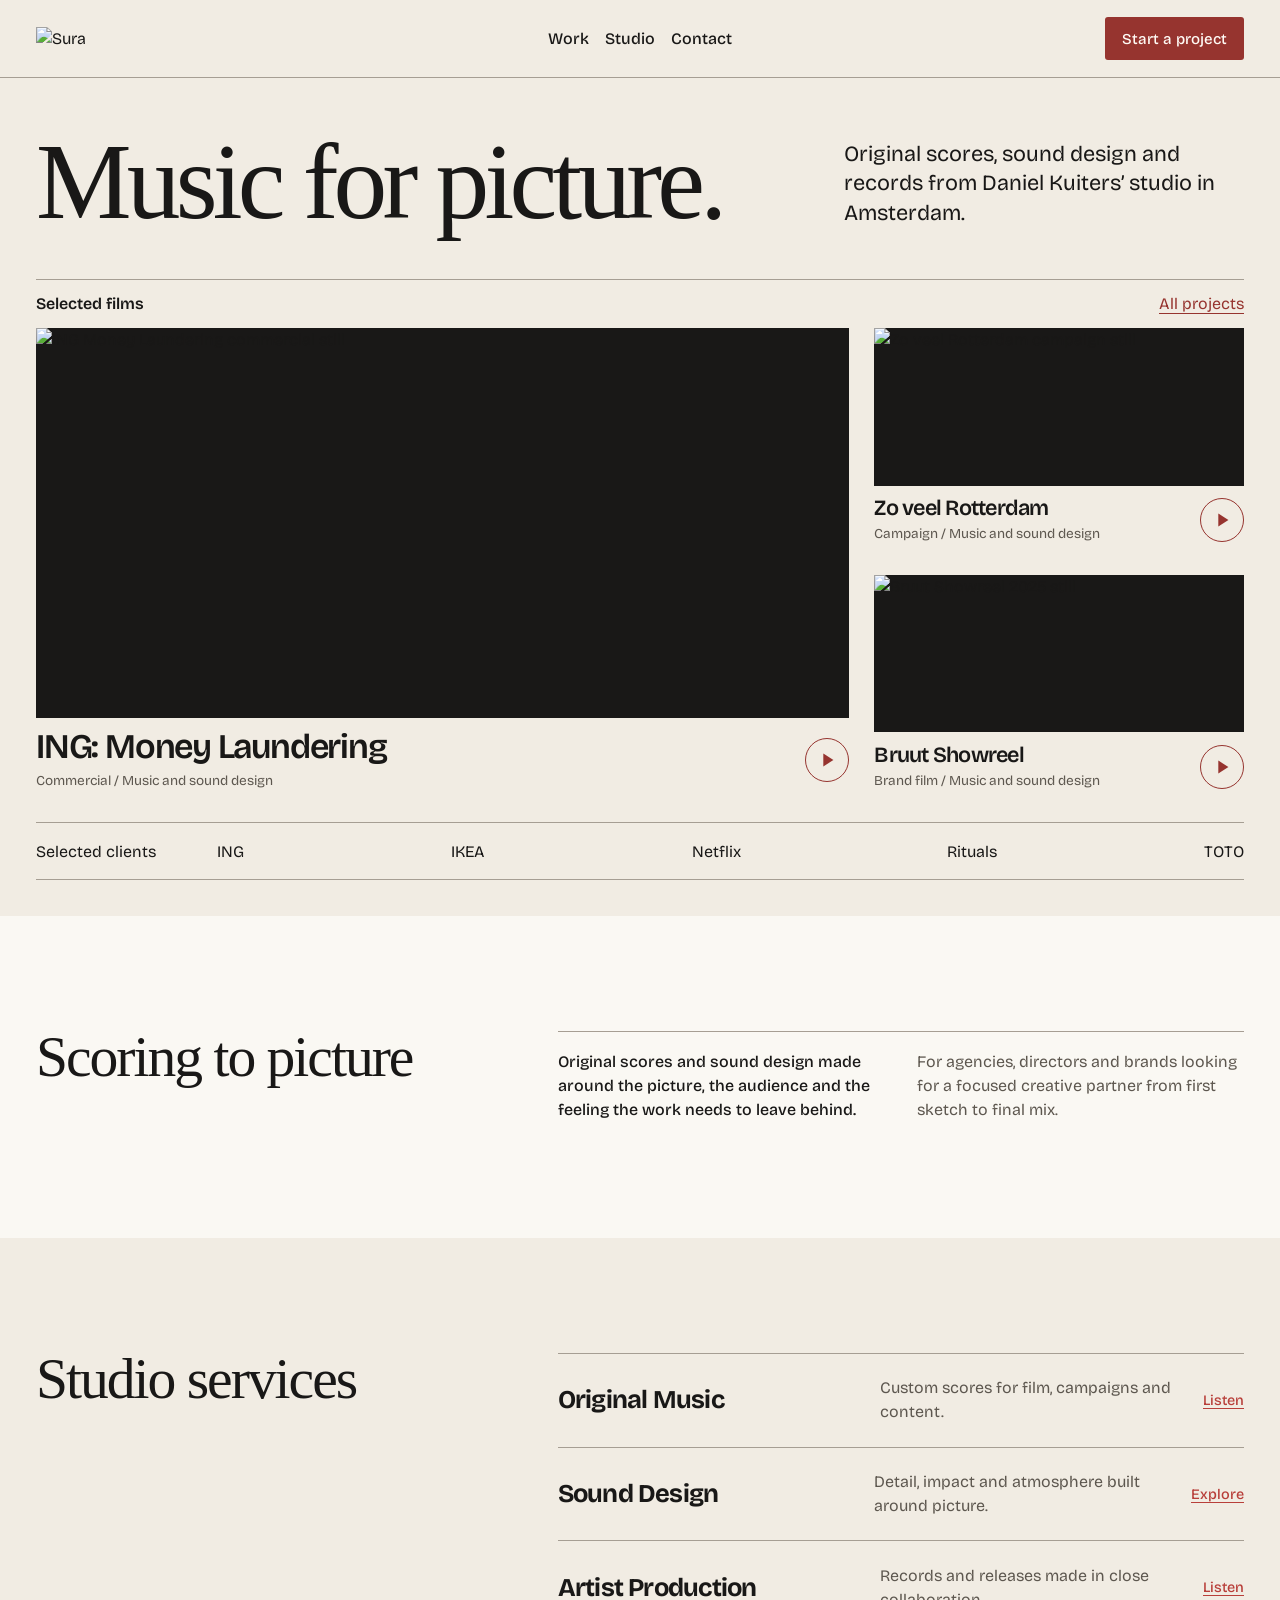
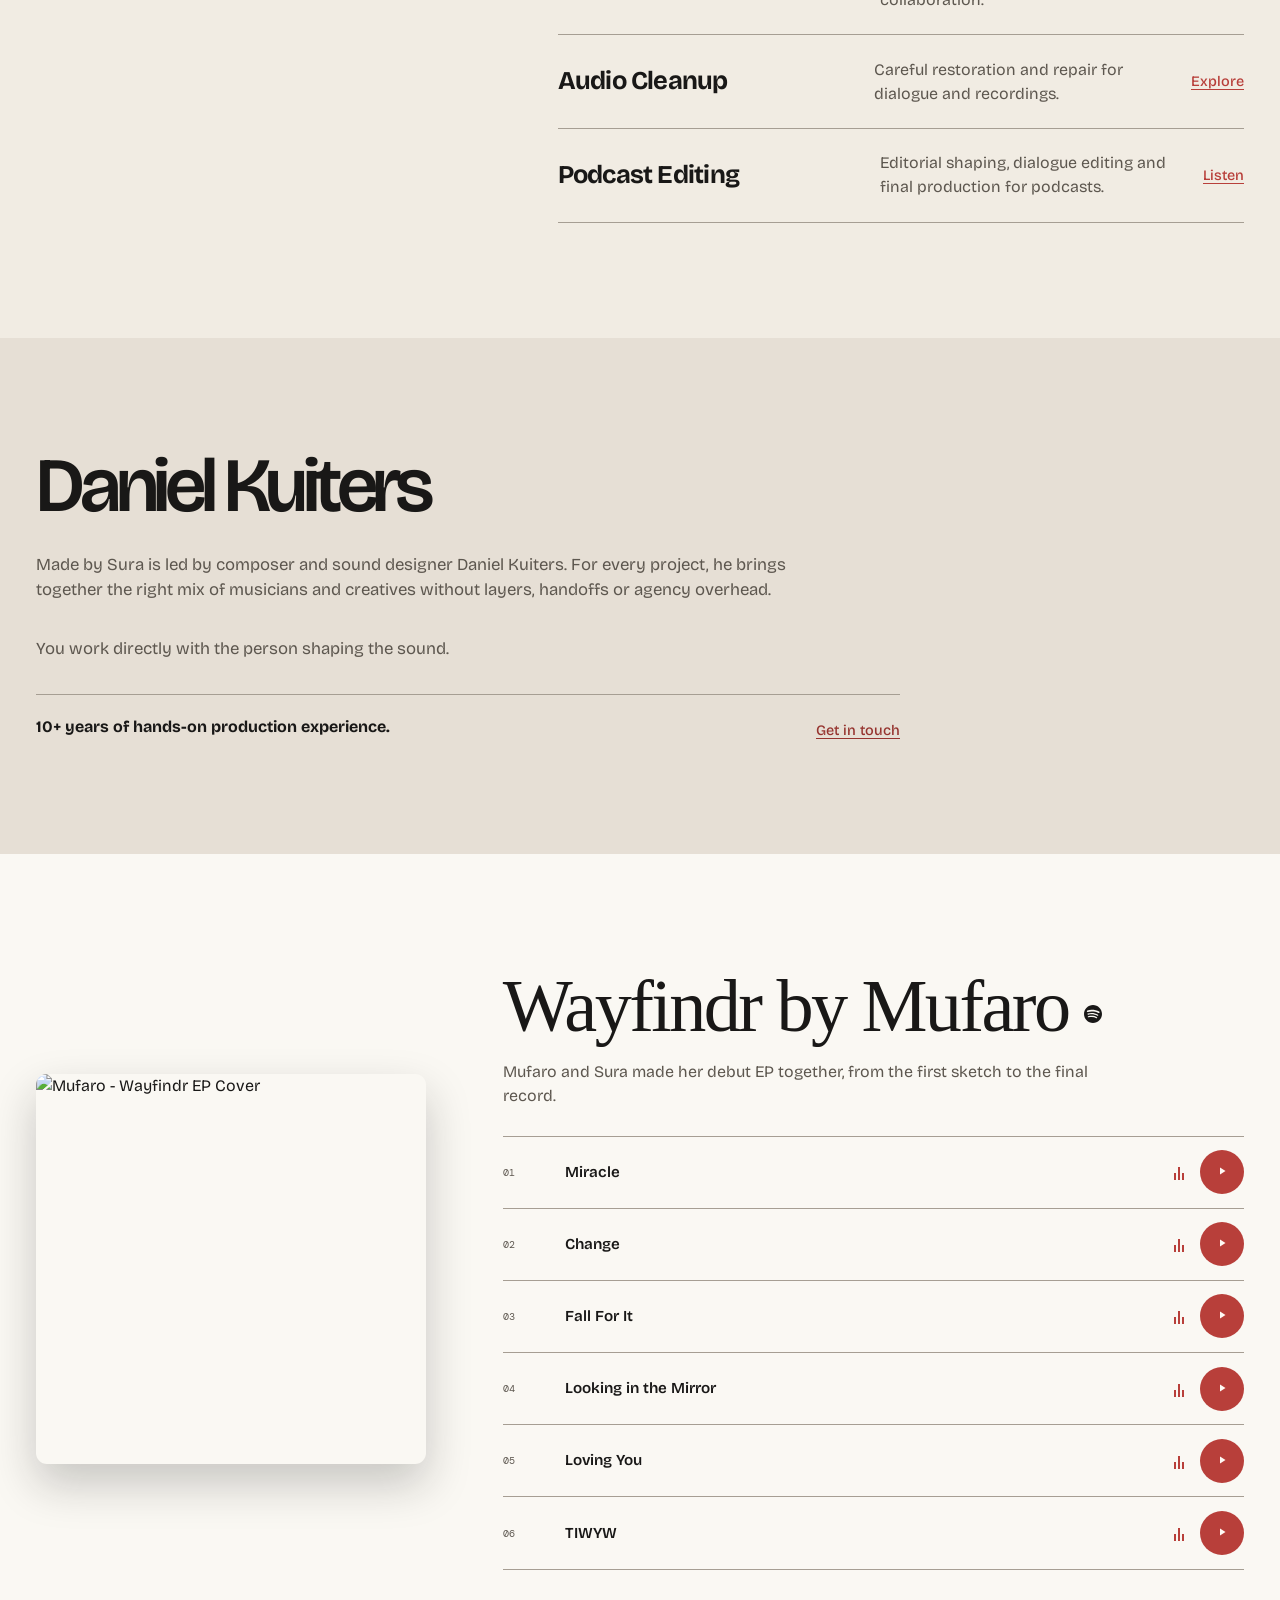
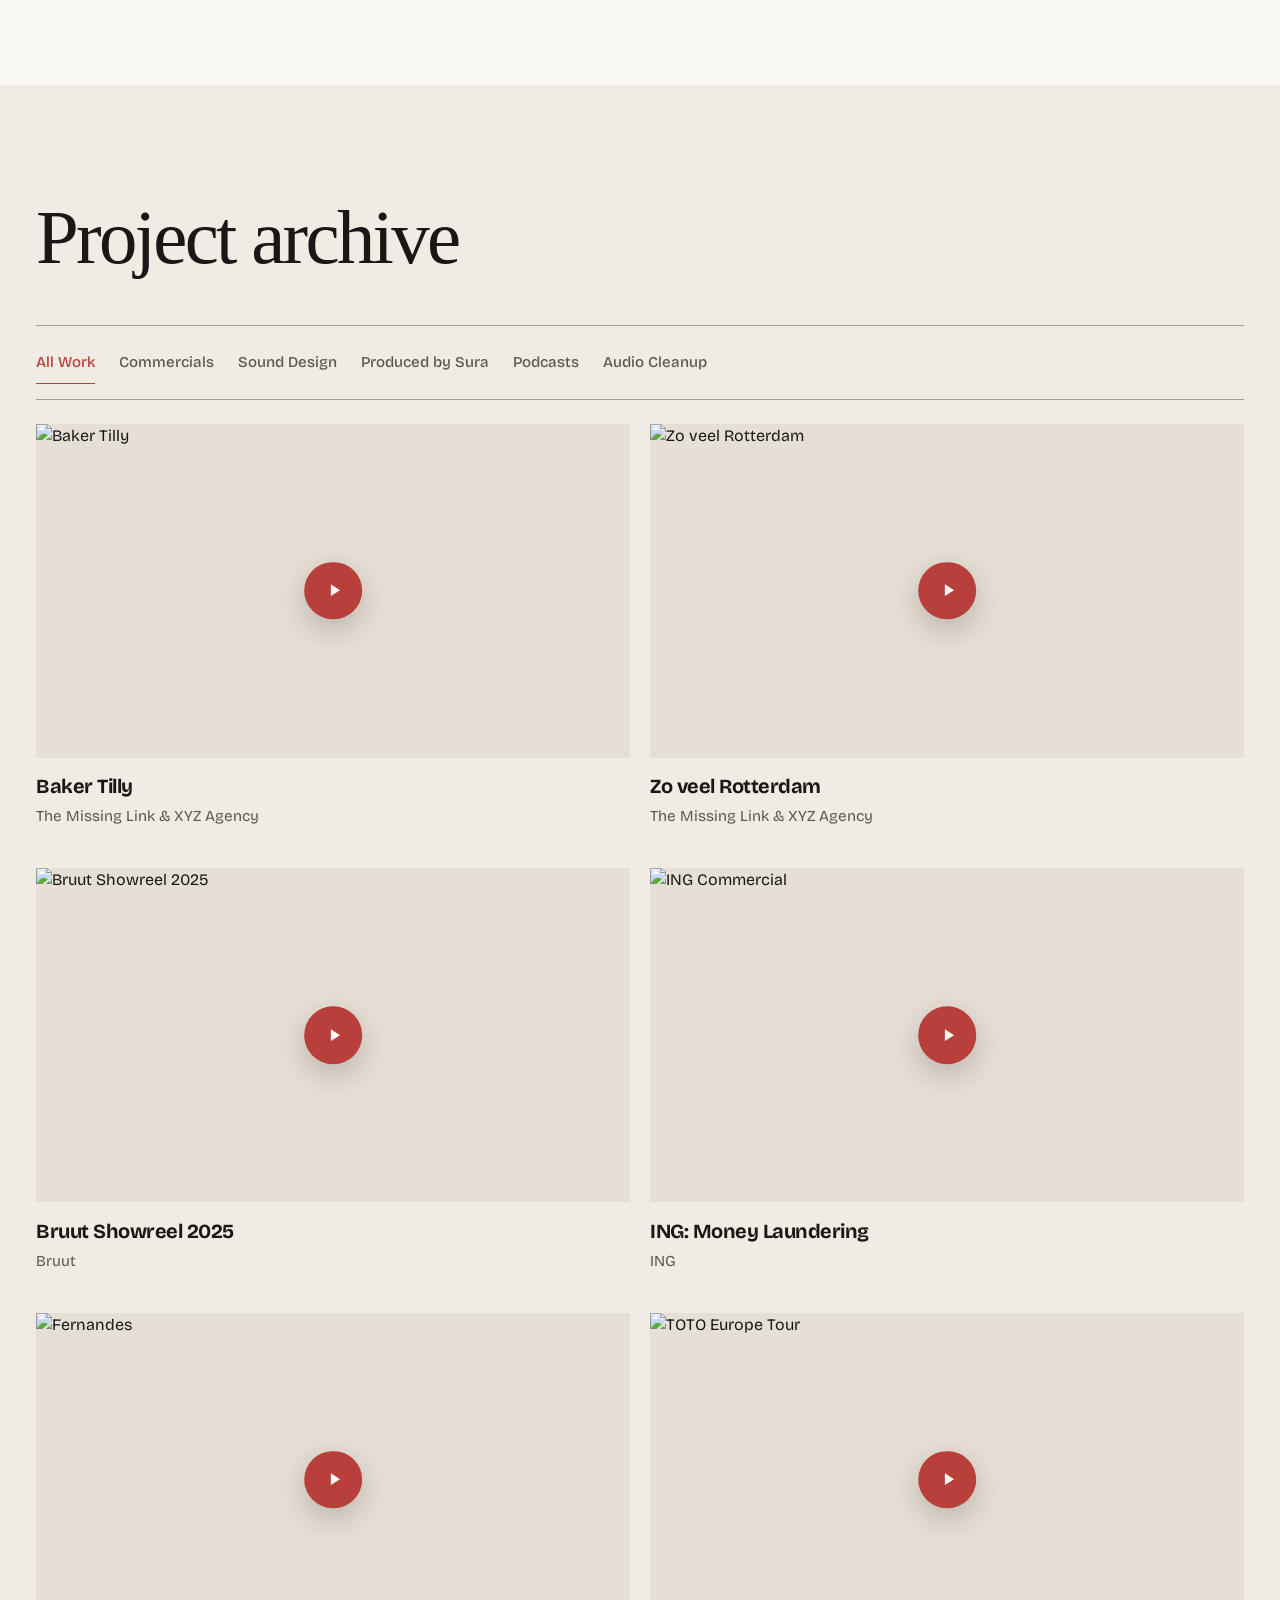
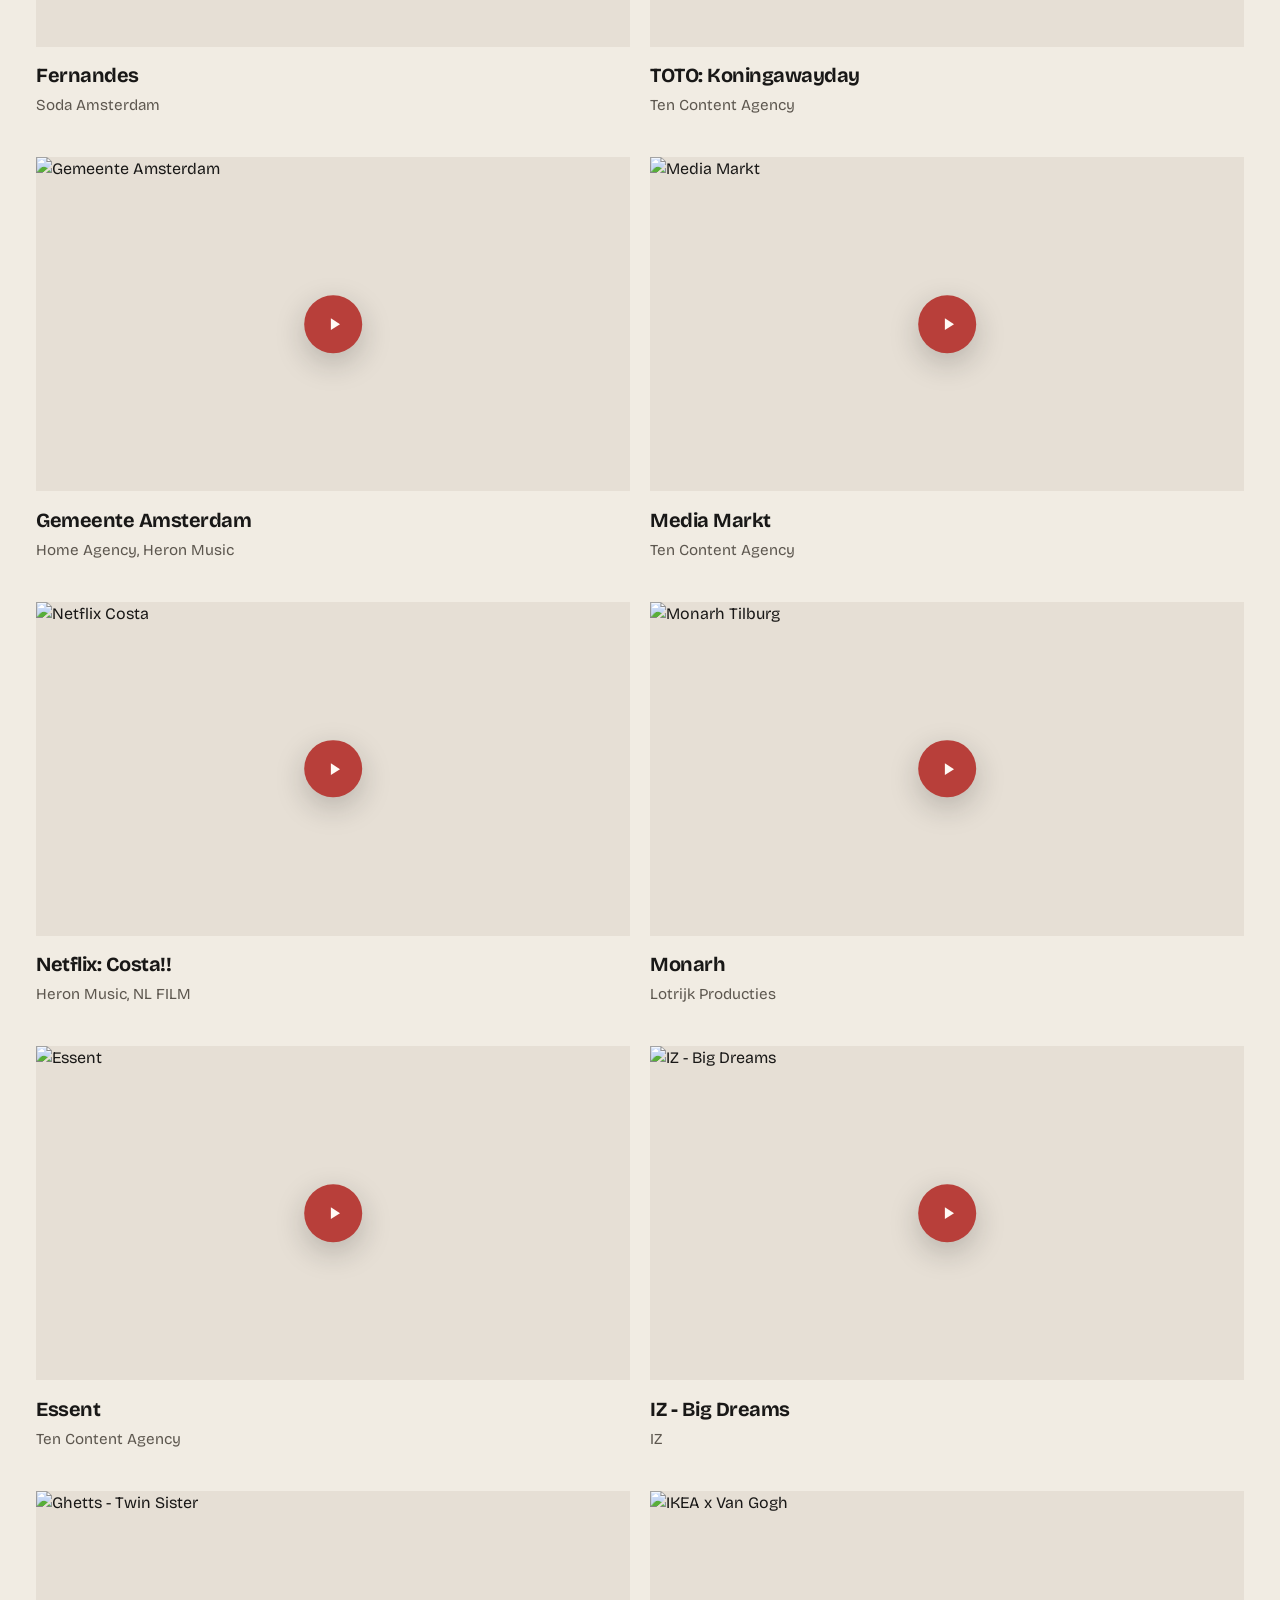
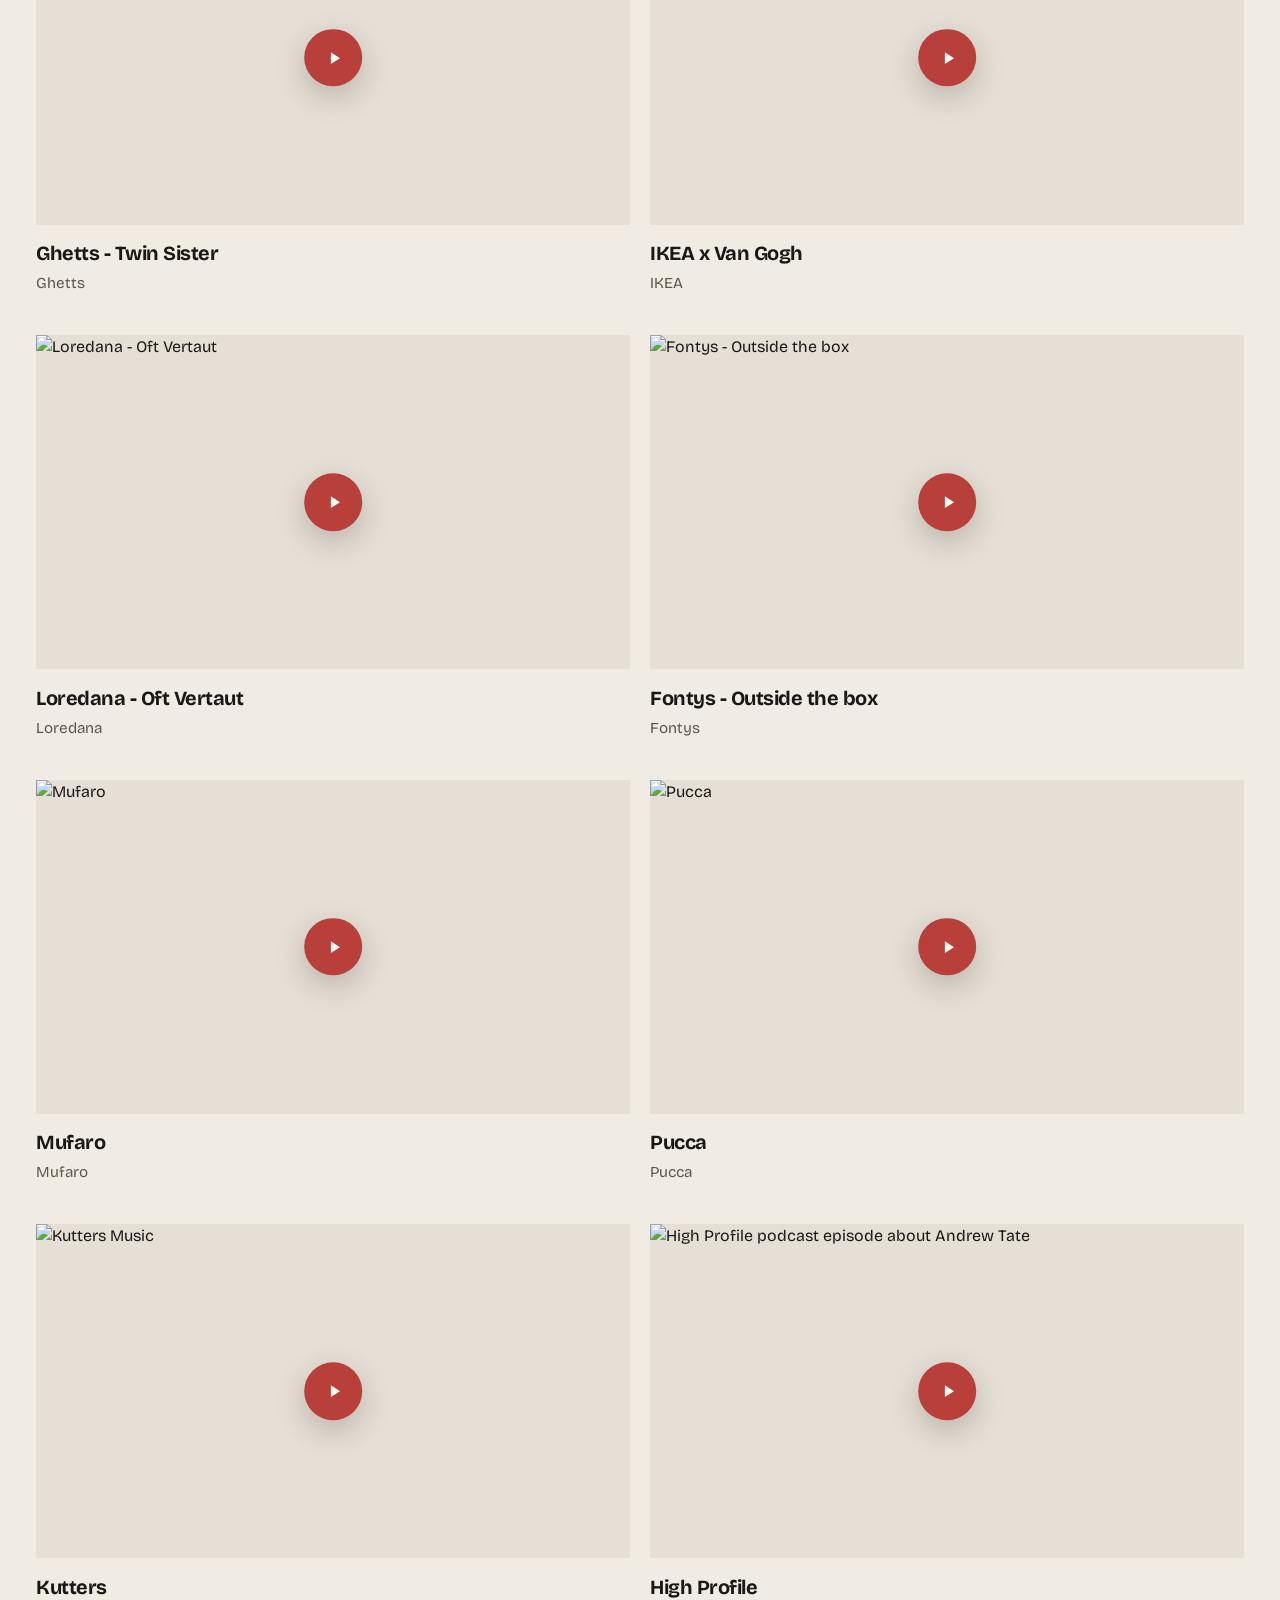
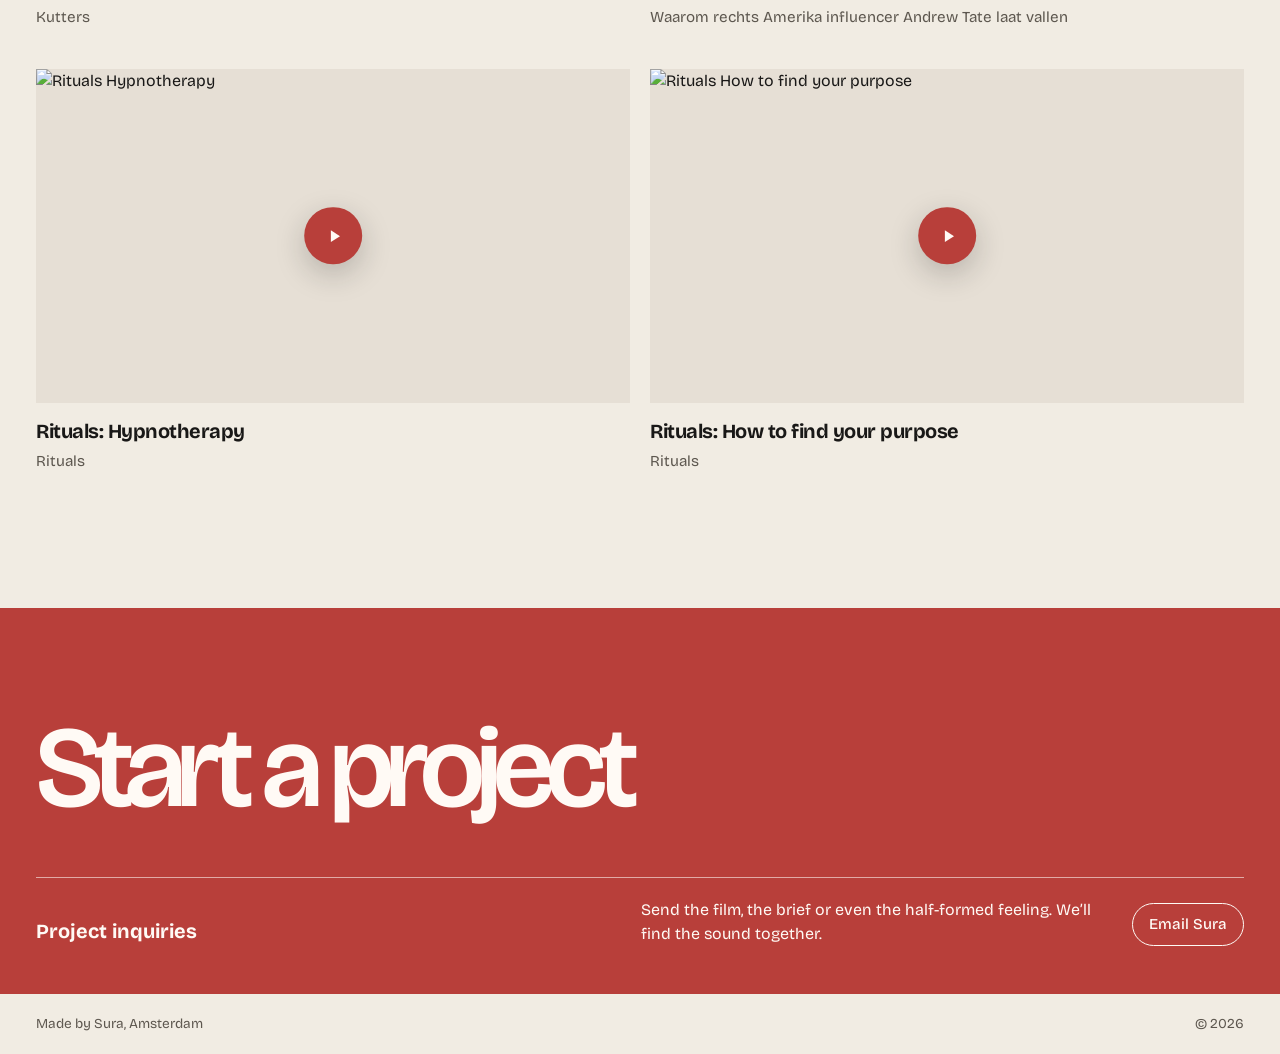
==== commit 972c712f: "Lead with Sura’s films and make the portfolio easier to use" ====
--- a/index.html
+++ b/index.html
@@ -38,8 +38,8 @@
                 <img src="assets/images/sura-logo-red.png" alt="Sura">
             </a>
             <nav class="studio-links" aria-label="Primary navigation">
-                <a href="#work">Work</a><span aria-hidden="true">/</span>
-                <a href="#studio">Studio</a><span aria-hidden="true">/</span>
+                <a href="#work">Work</a>
+                <a href="#studio">Studio</a>
                 <a href="#contact">Contact</a>
             </nav>
             <a class="button button-outline" href="mailto:listentosura@gmail.com?subject=Project%20inquiry">Start a project</a>
@@ -48,37 +48,42 @@
         <main class="main-content" id="top">
             <section class="hero-section" id="work" aria-labelledby="hero-title">
                 <div class="hero-copy">
-                    <h1 id="hero-title">Sound with <em>character.</em></h1>
-                    <p>An independent studio for original music, sound design and music production.</p>
+                    <h1 id="hero-title">Music for picture.</h1>
+                    <p>Original scores, sound design and records from Daniel Kuiters’ studio in Amsterdam.</p>
                 </div>
                 <div class="work-ledger-row">
-                    <span>Featured work</span>
-                    <span>Music · Sound Design · Production</span>
-                    <a href="#all-work">View more work ↗</a>
+                    <h2>Selected films</h2>
+                    <a href="#all-work">All projects</a>
                 </div>
                 <div class="selected-work-grid">
                     <article class="selected-work-card lead" data-project-title="ING: Money Laundering">
-                        <img src="assets/images/container01.jpg" alt="ING Money Laundering commercial still">
-                        <iframe class="selected-work-preview" data-autoplay-preview data-src="https://www.youtube-nocookie.com/embed/bEBZTneTXn4?autoplay=1&amp;mute=1&amp;loop=1&amp;playlist=bEBZTneTXn4&amp;controls=0&amp;playsinline=1&amp;rel=0&amp;modestbranding=1" title="Muted preview of ING: Money Laundering" tabindex="-1" aria-hidden="true" allow="autoplay; encrypted-media"></iframe>
+                        <div class="film-frame">
+                            <img src="assets/images/container01.jpg" alt="ING Money Laundering commercial still">
+                            <iframe id="ingAutoplayPreview" class="selected-work-preview" data-autoplay-preview data-src="https://www.youtube-nocookie.com/embed/bEBZTneTXn4?autoplay=1&amp;mute=1&amp;loop=1&amp;playlist=bEBZTneTXn4&amp;controls=0&amp;playsinline=1&amp;rel=0&amp;modestbranding=1&amp;enablejsapi=1" title="Muted preview of ING: Money Laundering" tabindex="-1" aria-hidden="true" allow="autoplay; encrypted-media"></iframe>
+                        </div>
                         <a class="selected-project-trigger" href="#projectModal" aria-haspopup="dialog" aria-label="Play ING: Money Laundering">
-                            <small>Commercial · Music + Sound Design</small>
                             <strong>ING: Money Laundering</strong>
+                            <small>Commercial / Music and sound design</small>
                             <span class="selected-play" aria-hidden="true"><svg width="22" height="22" viewBox="0 0 24 24"><use href="#icon-play"/></svg></span>
                         </a>
                     </article>
                     <article class="selected-work-card" data-project-title="Zo veel Rotterdam">
-                        <img src="assets/images/zvrotterdam.jpg" alt="Zo veel Rotterdam campaign still">
+                        <div class="film-frame">
+                            <img src="assets/images/zvrotterdam.jpg" alt="Zo veel Rotterdam campaign still">
+                        </div>
                         <a class="selected-project-trigger" href="#projectModal" aria-haspopup="dialog" aria-label="Play Zo veel Rotterdam">
-                            <small>Campaign · Music + Sound Design</small>
                             <strong>Zo veel Rotterdam</strong>
+                            <small>Campaign / Music and sound design</small>
                             <span class="selected-play" aria-hidden="true"><svg width="22" height="22" viewBox="0 0 24 24"><use href="#icon-play"/></svg></span>
                         </a>
                     </article>
                     <article class="selected-work-card" data-project-title="Bruut Showreel 2025">
-                        <img src="assets/images/container20.jpg" alt="Bruut Showreel 2025 still">
+                        <div class="film-frame">
+                            <img src="assets/images/container20.jpg" alt="Bruut Showreel 2025 still">
+                        </div>
                         <a class="selected-project-trigger" href="#projectModal" aria-haspopup="dialog" aria-label="Play Bruut Showreel">
-                            <small>Brand film · Music + Sound Design</small>
                             <strong>Bruut Showreel</strong>
+                            <small>Brand film / Music and sound design</small>
                             <span class="selected-play" aria-hidden="true"><svg width="22" height="22" viewBox="0 0 24 24"><use href="#icon-play"/></svg></span>
                         </a>
                     </article>
@@ -98,9 +103,8 @@
             </section>
 
             <section class="positioning-section" aria-labelledby="positioning-title">
-                <span class="section-label">Made by Sura / 01</span>
                 <div class="section-copy">
-                    <h2 id="positioning-title">Music that makes the story <em>land.</em></h2>
+                    <h2 id="positioning-title">Scoring to picture</h2>
                     <div class="positioning-copy">
                         <p>Original scores and sound design made around the picture, the audience and the feeling the work needs to leave behind.</p>
                         <p>For agencies, directors and brands looking for a focused creative partner from first sketch to final mix.</p>
@@ -109,26 +113,24 @@
             </section>
 
             <section class="capabilities-section" id="capabilities" aria-labelledby="capabilities-title">
-                <span class="section-label">Capabilities / 02</span>
                 <div class="section-copy">
-                    <h2 id="capabilities-title">One studio, <em>five disciplines.</em></h2>
+                    <h2 id="capabilities-title">Studio services</h2>
                     <div class="capability-list">
-                        <article class="capability-row"><span>01</span><h3>Original Music</h3><p class="capability-description">Custom scores for film, campaigns and content.</p><a href="#all-work">Listen ↗</a></article>
-                        <article class="capability-row"><span>02</span><h3>Sound Design</h3><p class="capability-description">Detail, impact and atmosphere built around picture.</p><a href="#all-work">Explore ↗</a></article>
-                        <article class="capability-row"><span>03</span><h3>Artist Production</h3><p class="capability-description">Records and releases made in close collaboration.</p><a href="#release">Listen ↗</a></article>
-                        <article class="capability-row"><span>04</span><h3>Audio Cleanup</h3><p class="capability-description">Careful restoration and repair for dialogue and recordings.</p><a href="#all-work">Explore ↗</a></article>
-                        <article class="capability-row"><span>05</span><h3>Podcast Editing</h3><p class="capability-description">Editorial shaping, dialogue editing and final production for podcasts.</p><a href="#all-work">Listen ↗</a></article>
+                        <article class="capability-row"><h3>Original Music</h3><p class="capability-description">Custom scores for film, campaigns and content.</p><a href="#all-work">Listen</a></article>
+                        <article class="capability-row"><h3>Sound Design</h3><p class="capability-description">Detail, impact and atmosphere built around picture.</p><a href="#all-work">Explore</a></article>
+                        <article class="capability-row"><h3>Artist Production</h3><p class="capability-description">Records and releases made in close collaboration.</p><a href="#release">Listen</a></article>
+                        <article class="capability-row"><h3>Audio Cleanup</h3><p class="capability-description">Careful restoration and repair for dialogue and recordings.</p><a href="#all-work">Explore</a></article>
+                        <article class="capability-row"><h3>Podcast Editing</h3><p class="capability-description">Editorial shaping, dialogue editing and final production for podcasts.</p><a href="#all-work">Listen</a></article>
                     </div>
                 </div>
             </section>
 
             <section class="studio-section" id="studio" aria-labelledby="studio-title">
                 <div class="studio-copy">
-                    <span class="section-label">The studio / 03</span>
-                    <h2 id="studio-title">Small by design. <em>Wide in sound.</em></h2>
+                    <h2 id="studio-title">Daniel Kuiters</h2>
                     <p>Made by Sura is led by composer and sound designer Daniel Kuiters. For every project, he brings together the right mix of musicians and creatives without layers, handoffs or agency overhead.</p>
                     <p>You work directly with the person shaping the sound.</p>
-                    <div class="studio-fact"><strong>10+ years of hands-on production experience.</strong><a href="#contact">Start a conversation ↗</a></div>
+                    <div class="studio-fact"><strong>10+ years of hands-on production experience.</strong><a href="#contact">Get in touch</a></div>
                 </div>
             </section>
             <section class="release-section reveal" id="release" aria-labelledby="release-title">
@@ -148,18 +150,14 @@
                         <!-- Info Column - 2/3 width -->
                         <div class="player-info-col">
                             <div class="player-header-liquid">
-                                <div class="release-label-wrapper">
-                                    <span class="release-label-pulse"></span>
-                                    <span class="release-label">From the studio / Latest release</span>
-                                </div>
-                                <h2 class="release-title-liquid" id="release-title"><span>Wayfindr,</span> <em>by Mufaro.</em>
+                                <h2 class="release-title-liquid" id="release-title">Wayfindr by Mufaro
                                     <a href="https://open.spotify.com/album/1NE21Tiitf0unIlXMnSJXf?si=Bh1HiNqxQFe3Rq4qoGEN0g" target="_blank" rel="noopener" class="spotify-link" title="Listen on Spotify">
                                         <svg width="18" height="18" viewBox="0 0 24 24" fill="currentColor">
                                             <path d="M12 0C5.4 0 0 5.4 0 12s5.4 12 12 12 12-5.4 12-12S18.66 0 12 0zm5.521 17.34c-.24.359-.66.48-1.021.24-2.82-1.74-6.36-2.101-10.561-1.141-.418.122-.779-.179-.899-.539-.12-.421.18-.78.54-.9 4.56-1.021 8.52-.6 11.64 1.32.42.18.479.659.301 1.02zm1.44-3.3c-.301.42-.841.6-1.262.3-3.239-1.98-8.159-2.58-11.939-1.38-.479.12-1.02-.12-1.14-.6-.12-.48.12-1.021.6-1.141C9.6 9.9 15 10.561 18.72 12.84c.361.181.54.78.241 1.2zm.12-3.36C15.24 8.4 8.82 8.16 5.16 9.301c-.6.179-1.2-.181-1.38-.721-.18-.601.18-1.2.72-1.381 4.26-1.26 11.28-1.02 15.721 1.621.539.3.719 1.02.419 1.56-.299.421-1.02.599-1.559.3z"/>
                                         </svg>
                                     </a>
                                 </h2>
-                                <p class="release-artist-liquid">Meet Mufaro, the voice and vision behind Wayfindr. Her debut EP was shaped together with Sura from first idea to final record.</p>
+                                <p class="release-artist-liquid">Mufaro and Sura made her debut EP together, from the first sketch to the final record.</p>
                             </div>
                             
                             <ul class="tracklist-liquid" id="releaseTracklist">
@@ -227,15 +225,15 @@
 
             <section class="all-work-section" id="all-work" aria-label="Project archive">
             <div class="all-work-heading">
-                <span class="section-label">Archive / 04</span>
+                <h2>Project archive</h2>
             </div>
             <div class="category-filter-bar" id="categoryFilterBar">
-                <button class="filter-btn active" data-category="all">All Work</button>
-                <button class="filter-btn" data-category="commercials">Commercials</button>
-                <button class="filter-btn" data-category="sound-design">Sound Design</button>
-                <button class="filter-btn" data-category="produced">Produced by Sura</button>
-                <button class="filter-btn" data-category="podcasts">Podcasts</button>
-                <button class="filter-btn" data-category="audio-cleanup">Audio Cleanup</button>
+                <button class="filter-btn active" data-category="all" aria-pressed="true">All Work</button>
+                <button class="filter-btn" data-category="commercials" aria-pressed="false">Commercials</button>
+                <button class="filter-btn" data-category="sound-design" aria-pressed="false">Sound Design</button>
+                <button class="filter-btn" data-category="produced" aria-pressed="false">Produced by Sura</button>
+                <button class="filter-btn" data-category="podcasts" aria-pressed="false">Podcasts</button>
+                <button class="filter-btn" data-category="audio-cleanup" aria-pressed="false">Audio Cleanup</button>
             </div>
 
                 <!-- Vertical Grid - Original Carrd Order -->
@@ -551,14 +549,14 @@
             </section>
 
             <section class="contact-section" id="contact" aria-labelledby="contact-title">
-                <h2 id="contact-title">Let’s make something <em>heard.</em></h2>
+                <h2 id="contact-title">Start a project</h2>
                 <div class="contact-ledger-row">
-                    <strong>Have a project in mind?</strong>
+                    <strong>Project inquiries</strong>
                     <p>Send the film, the brief or even the half-formed feeling. We’ll find the sound together.</p>
-                    <a href="mailto:listentosura@gmail.com?subject=Project%20inquiry">Contact ↗</a>
+                    <a href="mailto:listentosura@gmail.com?subject=Project%20inquiry">Email Sura</a>
                 </div>
             </section>
-            <footer class="site-footer"><span>Made by Sura · Amsterdam</span><span>&copy; 2026</span></footer>
+            <footer class="site-footer"><span>Made by Sura, Amsterdam</span><span>&copy; 2026</span></footer>
         </main>
     </div>
 
@@ -584,7 +582,7 @@
             </button>
                 <div class="project-modal-content">
                     <div class="project-modal-video">
-                        <iframe id="projectVideoEmbed" src="" frameborder="0" allow="accelerometer; autoplay; clipboard-write; encrypted-media; gyroscope; picture-in-picture" allowfullscreen loading="lazy"></iframe>
+                        <iframe id="projectVideoEmbed" src="" frameborder="0" allow="accelerometer; autoplay; clipboard-write; encrypted-media; gyroscope; picture-in-picture" allowfullscreen title="Project player" loading="lazy"></iframe>
                     </div>
                     <div class="project-modal-info">
                         <header class="project-heading">
@@ -607,6 +605,6 @@
             </div>
         </div>
 
-    <script src="script.js" defer></script>
+    <script src="script.js?v=20261115" defer></script>
 </body>
 </html>
--- a/styles.css
+++ b/styles.css
@@ -1,12 +1,17 @@
+/* Hallmark · shape: film portfolio · genre: editorial · theme: brand · redesign: restyle · signature: film stills with production credits */
 :root {
     --paper: #f1ece3;
     --paper-soft: #e6dfd5;
     --surface: #faf8f3;
     --ink: #191817;
-    --muted: #6b645c;
+    --muted: #5d574f;
     --line: #a69e93;
     --sura-red: #b83f3a;
     --sura-red-dark: #96342f;
+    --on-red: #fffaf5;
+    --scrim: rgb(25 24 23 / 82%);
+    --shadow: rgb(25 24 23 / 22%);
+    --light-line: rgb(255 250 245 / 58%);
     --font-display: 'Bricolage Grotesque', sans-serif;
     --font-editorial: 'Instrument Serif', serif;
     --font-mono: 'DM Mono', monospace;
@@ -16,7 +21,10 @@
 
 *, *::before, *::after { box-sizing: border-box; }
 
+html, body { overflow-x: clip; }
 html { scroll-behavior: smooth; }
+[hidden] { display: none !important; }
+h1, h2, h3 { min-width: 0; overflow-wrap: break-word; text-wrap: balance; }
 
 body {
     margin: 0;
@@ -27,7 +35,8 @@
     -webkit-font-smoothing: antialiased;
 }
 
-body.modal-open { overflow: hidden; }
+button:disabled { color: var(--muted); background: var(--paper-soft); cursor: not-allowed; }
+a:active, button:active { text-decoration: underline; }
 
 img { display: block; max-width: 100%; }
 
@@ -56,20 +65,12 @@
 
 .svg-sprite { position: absolute; width: 0; height: 0; overflow: hidden; }
 
-.site-shell {
-    width: 100%;
-    margin: 0;
-    overflow: hidden;
-    border: 0;
-    border-radius: 0;
-    background: var(--paper);
-    box-shadow: none;
-}
+.site-shell { max-width: 1480px; margin-inline: auto; }
 
 .studio-nav {
     min-height: 78px;
     display: grid;
-    grid-template-columns: 180px 1fr 180px;
+    grid-template-columns: 180px minmax(0, 1fr) 180px;
     align-items: center;
     gap: 1rem;
     padding: 0 var(--page-pad);
@@ -84,9 +85,8 @@
     display: flex;
     justify-content: center;
     gap: 1rem;
-    font: 500 .69rem var(--font-mono);
-    letter-spacing: .1em;
-    text-transform: uppercase;
+    font: 500 1rem var(--font-display);
+
 }
 
 .studio-links a { transition: color .2s ease; }
@@ -99,14 +99,16 @@
     min-height: 42px;
     padding: .7rem 1rem;
     border-radius: 999px;
-    font: 500 .65rem var(--font-mono);
-    letter-spacing: .04em;
-    text-transform: uppercase;
+    font: 500 .94rem var(--font-display);
+
 }
 
 .button-outline {
     justify-self: end;
-    border: 1.5px solid var(--ink);
+    border-radius: 3px;
+    color: var(--on-red);
+    background: var(--sura-red-dark);
+    border: 1px solid transparent;
     transition: background .2s ease, color .2s ease;
 }
 
@@ -114,7 +116,7 @@
 
 .main-content { background: var(--paper); }
 
-.hero-section { padding: clamp(3rem, 7vw, 6rem) var(--page-pad) 2.25rem; }
+.hero-section { padding: clamp(2rem, 4vw, 4rem) var(--page-pad) 2.25rem; }
 
 .hero-copy {
     display: grid;
@@ -135,13 +137,9 @@
     letter-spacing: -.068em;
 }
 
-.hero-copy h1 { font-size: clamp(4.3rem, 9vw, 8.8rem); line-height: .78; }
-.hero-copy h1 em { display: block; }
-
-h1 em, h2 em {
-    color: var(--sura-red);
-    font-family: var(--font-editorial);
-    font-weight: 400;
+.hero-copy h1 {
+    font: 400 clamp(4.3rem, 8.4vw, 8rem)/.98 var(--font-editorial);
+    letter-spacing: -.045em;
 }
 
 .hero-copy p {
@@ -151,142 +149,66 @@
     line-height: 1.35;
 }
 
-.work-ledger-row,
-.client-list {
+.work-ledger-row {
+    display: flex;
+    align-items: baseline;
+    justify-content: space-between;
+    margin-top: clamp(2rem, 3.5vw, 3.5rem);
+    padding: .75rem 0;
     border-top: 1px solid var(--line);
-    border-bottom: 1px solid var(--line);
-    font: 600 .78rem var(--font-display);
-    letter-spacing: .055em;
-    text-transform: uppercase;
-}
-
-.work-ledger-row {
-    display: grid;
-    grid-template-columns: 1fr auto 1fr;
-    gap: 1rem;
-    margin-top: clamp(2.5rem, 5vw, 4.5rem);
-    padding: .95rem 0 .8rem;
-}
-
-.work-ledger-row span:nth-child(2) { text-align: center; }
-.work-ledger-row a { justify-self: end; color: var(--sura-red); }
+}
+.work-ledger-row h2 { margin: 0; font-size: 1rem; font-weight: 600; }
+.work-ledger-row a, .capability-row a, .studio-fact a {
+    color: var(--sura-red-dark);
+    text-decoration: underline;
+    text-underline-offset: .22em;
+}
 
 .selected-work-grid {
     display: grid;
-    grid-template-columns: 1.32fr .68fr;
-    grid-template-rows: 330px 250px;
-    gap: 13px;
-    margin-top: 14px;
-}
-
-.selected-work-card {
-    position: relative;
-    min-width: 0;
-    overflow: hidden;
-    border-radius: 11px;
-    background: var(--ink);
-}
-
+    grid-template-columns: minmax(0, 2.2fr) minmax(0, 1fr);
+    gap: 1.25rem clamp(1rem, 2vw, 2rem);
+}
+.selected-work-card { position: relative; min-width: 0; display: flex; flex-direction: column; }
 .selected-work-card.lead { grid-row: span 2; }
-
-.selected-work-card > img {
-    width: 100%;
-    height: 100%;
-    object-fit: cover;
-    transition: filter .35s ease, transform .5s ease;
-}
-
+.film-frame { position: relative; overflow: hidden; aspect-ratio: 2.35; background: var(--ink); }
+.lead .film-frame { flex: 1; min-height: 0; aspect-ratio: auto; }
+.lead .film-frame img { position: absolute; inset: 0; }
+.film-frame img, .selected-work-preview { width: 100%; height: 100%; object-fit: cover; }
 .selected-work-preview {
     position: absolute;
-    z-index: 0;
-    top: 50%;
-    left: 50%;
-    width: 118%;
-    height: 118%;
+    inset: 0;
     border: 0;
     pointer-events: none;
-    transform: translate(-50%, -50%);
-    transition: filter .35s ease, transform .5s ease;
-}
-
-.selected-work-card::after {
-    content: '';
-    position: absolute;
-    inset: 0;
-    background: linear-gradient(0deg, rgba(0, 0, 0, .72), transparent 58%);
-    pointer-events: none;
-    transition: background .35s ease;
-}
-
-.selected-work-card:is(:hover, :focus-within) > img {
-    filter: blur(3px) brightness(.72);
-    transform: scale(1.045);
-}
-
-.selected-work-card:is(:hover, :focus-within) > .selected-work-preview {
-    filter: blur(3px) brightness(.72);
-    transform: translate(-50%, -50%) scale(1.025);
-}
-
-.selected-work-card:is(:hover, :focus-within)::after {
-    background: linear-gradient(0deg, rgba(0, 0, 0, .72), rgba(0, 0, 0, .12) 70%);
-}
+    visibility: hidden;
+}
+.selected-work-preview.is-playing { visibility: visible; }
 
 .selected-project-trigger {
-    position: absolute;
-    z-index: 2;
-    inset: 0;
-    width: 100%;
-    display: grid;
-    grid-template-columns: 1fr auto;
-    gap: .2rem 1rem;
-    align-items: end;
-    align-content: end;
-    padding: 1.1rem;
-    border: 0;
-    background: transparent;
-    color: white;
-    text-align: left;
-    cursor: pointer;
-}
-
-.selected-project-trigger small {
-    grid-column: 1;
-    font: 500 .7rem var(--font-display);
-    letter-spacing: .045em;
-    text-transform: uppercase;
-    opacity: .78;
-}
-
-.selected-project-trigger strong {
-    grid-column: 1;
-    font-size: clamp(1.2rem, 2.2vw, 1.8rem);
-    line-height: 1.05;
-}
-
+    display: grid;
+    grid-template-columns: minmax(0, 1fr) auto;
+    align-items: center;
+    gap: .25rem 1rem;
+    padding-block: .65rem;
+}
+.selected-project-trigger::after { content: ''; position: absolute; inset: 0; }
+.selected-project-trigger strong { font: 600 clamp(1.1rem, 1.7vw, 1.6rem)/1.12 var(--font-display); letter-spacing: -.035em; }
+.lead .selected-project-trigger strong { font-size: clamp(1.5rem, 2.7vw, 2.6rem); }
+.selected-project-trigger small { grid-column: 1; color: var(--muted); font-size: .85rem; }
 .selected-play {
-    position: absolute;
-    top: 50%;
-    left: 50%;
-    width: clamp(52px, 5vw, 68px);
+    grid-area: 1 / 2 / span 2;
+    width: 44px;
     aspect-ratio: 1;
     display: grid;
     place-items: center;
+    border: 1px solid currentColor;
     border-radius: 50%;
-    color: white;
-    background: var(--sura-red);
-    box-shadow: 0 10px 30px rgba(25, 24, 23, .22);
-    opacity: 0;
-    transform: translate(-50%, -44%) scale(.82);
-    transition: opacity .25s ease, transform .3s ease;
-}
-
-.selected-play svg { fill: currentColor; transform: translateX(1px); }
-
-.selected-work-card:is(:hover, :focus-within) .selected-play {
-    opacity: 1;
-    transform: translate(-50%, -50%) scale(1);
-}
+    color: var(--sura-red-dark);
+}
+.selected-project-trigger:is(:hover, :focus-visible) .selected-play { color: var(--on-red); background: var(--sura-red-dark); }
+.selected-play svg { fill: currentColor; }
+.selected-work-card:focus-within { outline: 3px solid var(--sura-red-dark); outline-offset: 4px; }
+.client-list { border-block: 1px solid var(--line); }
 
 .client-list {
     padding: 1.05rem 0 .95rem;
@@ -311,27 +233,16 @@
 
 .client-name { white-space: nowrap; }
 
-.section-label {
-    color: var(--sura-red);
-    font: 600 .78rem var(--font-display);
-    letter-spacing: .08em;
-    text-transform: uppercase;
-}
-
-.positioning-section,
-.capabilities-section {
-    display: grid;
-    grid-template-columns: .45fr 1.55fr;
-    gap: clamp(2rem, 5vw, 5rem);
-    padding: var(--section-space) var(--page-pad);
-}
+.positioning-section, .capabilities-section { padding: var(--section-space) var(--page-pad); }
+.section-copy { display: grid; grid-template-columns: minmax(0, .8fr) minmax(0, 1.2fr); gap: clamp(2rem, 5vw, 5rem); }
 
 .positioning-section { background: var(--surface); }
 .capabilities-section { background: var(--paper); }
 
 .positioning-section h2,
 .capabilities-section h2 {
-    font-size: clamp(3.5rem, 7vw, 7rem);
+    font: 400 clamp(2.7rem, 4.5vw, 5rem)/1 var(--font-editorial);
+    letter-spacing: -.035em;
     line-height: .9;
 }
 
@@ -339,7 +250,7 @@
     display: grid;
     grid-template-columns: 1fr 1fr;
     gap: 2rem;
-    margin-top: 3rem;
+    margin-top: 0;
     padding-top: 1.15rem;
     border-top: 1px solid var(--line);
 }
@@ -352,21 +263,20 @@
 
 .positioning-copy p:first-child { color: var(--ink); font-weight: 500; }
 
-.capability-list { margin-top: 3rem; border-top: 1px solid var(--line); }
+.capability-list { border-top: 1px solid var(--line); }
 
 .capability-row {
     display: grid;
-    grid-template-columns: 45px 1fr 1fr auto;
+    grid-template-columns: 1fr 1fr auto;
     gap: 1.25rem;
     align-items: center;
     padding: 1.4rem 0;
     border-bottom: 1px solid var(--line);
 }
 
-.capability-row > span { color: var(--muted); font: 400 .65rem var(--font-mono); }
 .capability-row h3 { margin: 0; font-size: clamp(1.35rem, 2vw, 1.85rem); letter-spacing: -.03em; }
 .capability-row p { margin: 0; color: var(--muted); }
-.capability-row a { color: var(--sura-red); font: 500 .66rem var(--font-mono); text-transform: uppercase; }
+.capability-row a { color: var(--sura-red); font: 500 .9rem var(--font-display); }
 
 .studio-section {
     display: block;
@@ -375,23 +285,20 @@
 }
 
 .studio-copy {
-    min-height: clamp(460px, 48vw, 570px);
+    max-width: 54rem;
     display: flex;
     flex-direction: column;
-    padding: clamp(1.5rem, 4vw, 3rem);
-    border: 1px solid var(--line);
-    border-radius: 11px;
+
     overflow: hidden;
 }
 
 .studio-copy h2 {
     max-width: 1100px;
-    margin: 2rem 0 1.75rem;
+    margin: 0 0 1rem;
     font-size: clamp(3.5rem, 6vw, 6.6rem);
     line-height: .86;
 }
 
-.studio-copy h2 em { display: block; }
 .studio-copy p { max-width: 760px; color: var(--muted); font-size: 1.05rem; }
 
 .studio-fact {
@@ -399,18 +306,18 @@
     grid-template-columns: 1fr auto;
     gap: 1rem;
     align-items: end;
-    margin-top: auto;
+    margin-top: 1rem;
     padding-top: 1.25rem;
     border-top: 1px solid var(--line);
 }
 
-.studio-fact a { color: var(--sura-red); font: 500 .66rem var(--font-mono); text-transform: uppercase; }
+.studio-fact a { color: var(--sura-red-dark); font: 500 .9rem var(--font-display); }
 
 .release-section { padding: var(--section-space) var(--page-pad); background: var(--surface); }
 
 .release-player {
     display: grid;
-    grid-template-columns: minmax(280px, 390px) 1fr;
+    grid-template-columns: minmax(280px, 390px) minmax(0, 1fr);
     gap: clamp(2.5rem, 6vw, 6rem);
     align-items: center;
 }
@@ -419,24 +326,21 @@
 .player-album-col { min-width: 0; }
 .album-glow-wrapper { position: relative; }
 .album-glow-ring { display: none; }
-.album-art { aspect-ratio: 1; overflow: hidden; border-radius: 11px; box-shadow: 0 20px 45px rgba(35, 29, 23, .16); }
+.album-art { aspect-ratio: 1; overflow: hidden; border-radius: 11px; box-shadow: 0 20px 45px var(--shadow); }
 .album-art img { width: 100%; height: 100%; object-fit: cover; }
 .player-info-col { min-width: 0; }
 
-.release-label-wrapper { display: flex; align-items: center; gap: .5rem; }
-.release-label-pulse { width: 7px; height: 7px; border-radius: 50%; background: var(--sura-red); }
-.release-label { color: var(--sura-red); font: 500 .68rem var(--font-mono); letter-spacing: .1em; text-transform: uppercase; }
-
-.release-title-liquid { margin-top: 1rem; font-size: clamp(3.6rem, 7vw, 7.5rem); line-height: .82; }
-.release-title-liquid span, .release-title-liquid em { display: block; }
-.spotify-link { display: inline-flex; color: #1db954; vertical-align: middle; }
+.release-title-liquid { font: 400 clamp(3rem, 5.8vw, 6rem)/1 var(--font-editorial); letter-spacing: -.035em; }
+
+.spotify-link { display: inline-flex; color: var(--ink); vertical-align: middle; }
 .release-artist-liquid { max-width: 620px; color: var(--muted); font-size: 1rem; }
 
 .tracklist-liquid { height: auto; margin: 1.75rem 0 0; padding: 0; border-top: 1px solid var(--line); list-style: none; overflow: visible; }
 .track-liquid { display: grid; grid-template-columns: 46px 1fr auto auto; gap: 1rem; align-items: center; padding: .85rem 0; border-bottom: 1px solid var(--line); }
 .track-num { color: var(--muted); font: 400 .62rem var(--font-mono); }
 .track-name { font-size: .95rem; font-weight: 600; }
-.track-play-btn { width: 34px; height: 34px; border: 0; border-radius: 50%; color: white; background: var(--sura-red); cursor: pointer; }
+.track-play-btn { width: 44px; height: 44px; border: 0; border-radius: 50%; color: var(--on-red); background: var(--sura-red); cursor: pointer; }
+.track-play-btn svg { fill: currentColor; }
 .track-play-btn .pause-icon { display: none; }
 .track.playing .track-play-btn .play-icon { display: none; }
 .track.playing .track-play-btn .pause-icon { display: inline; }
@@ -445,8 +349,8 @@
 .vol-bars span:nth-child(2) { height: 13px; }
 
 .all-work-section { padding: var(--section-space) var(--page-pad); background: var(--paper); }
-.all-work-heading { display: grid; grid-template-columns: .45fr 1.55fr; gap: clamp(2rem, 5vw, 5rem); align-items: end; }
-.all-work-heading h2 { font-size: clamp(4.5rem, 8vw, 8rem); line-height: .8; }
+
+.all-work-heading h2 { font: 400 clamp(3.4rem, 6vw, 6rem)/1 var(--font-editorial); letter-spacing: -.035em; }
 
 .category-filter-bar {
     position: sticky;
@@ -459,19 +363,19 @@
     padding: .9rem 0;
     border-top: 1px solid var(--line);
     border-bottom: 1px solid var(--line);
-    background: rgba(241, 236, 227, .94);
-    backdrop-filter: blur(10px);
+    background: var(--paper);
+
 }
 
 .filter-btn {
+    min-height: 44px;
     padding: .25rem 0;
     border: 0;
     border-bottom: 1px solid transparent;
     background: transparent;
     color: var(--muted);
-    font: 500 .68rem var(--font-mono);
-    letter-spacing: .08em;
-    text-transform: uppercase;
+    font: 500 .94rem var(--font-display);
+
     cursor: pointer;
 }
 
@@ -480,15 +384,15 @@
 
 .work-grid { display: grid; grid-template-columns: repeat(2, minmax(0, 1fr)); gap: 1.25rem; }
 
-.work-item { position: relative; overflow: hidden; border-radius: 10px; background: var(--surface); cursor: pointer; }
+.work-item { position: relative; cursor: pointer; }
 .work-item.hidden { display: none; }
 .work-image { position: relative; aspect-ratio: 16 / 9; overflow: hidden; background: var(--paper-soft); }
-.work-image img { width: 100%; height: 100%; object-fit: cover; transition: filter .35s ease, transform .45s ease; }
+.work-image img { width: 100%; height: 100%; object-fit: cover; transition: filter .2s ease; }
 
 .play-overlay {
     position: absolute;
     inset: 0;
-    background: rgba(0, 0, 0, 0);
+    background: transparent;
     pointer-events: none;
     transition: background .3s ease;
 }
@@ -502,40 +406,40 @@
     display: grid;
     place-items: center;
     border-radius: 50%;
-    color: white;
+    color: var(--on-red);
     background: var(--sura-red);
-    box-shadow: 0 10px 30px rgba(25, 24, 23, .24);
-    opacity: 0;
-    transform: translate(-50%, -44%) scale(.82);
+    box-shadow: 0 10px 30px var(--shadow);
+    opacity: 1;
+    transform: translate(-50%, -50%);
     transition: opacity .25s ease, transform .3s ease;
 }
 
 .work-play svg { fill: currentColor; transform: translateX(1px); }
 
 .work-item:is(:hover, :focus-within) .work-image img {
-    filter: blur(3px) brightness(.72);
-    transform: scale(1.045);
-}
-
-.work-item:is(:hover, :focus-within) .play-overlay { background: rgba(0, 0, 0, .12); }
+    filter: brightness(.9);
+
+}
+
+.work-item:is(:hover, :focus-within) .play-overlay { background: var(--shadow); }
 
 .work-item:is(:hover, :focus-within) .work-play {
     opacity: 1;
     transform: translate(-50%, -50%) scale(1);
 }
-.work-info { padding: 1rem 1.1rem 1.25rem; border: 1px solid var(--line); border-top: 0; border-radius: 0 0 10px 10px; }
+.work-info { padding: .85rem 0 1.25rem; }
 .work-info h3 { margin: 0; font-size: 1.25rem; letter-spacing: -.025em; }
-.work-info p { margin: .25rem 0 0; color: var(--muted); font: 400 .68rem var(--font-mono); text-transform: uppercase; }
-
-.contact-section { padding: var(--section-space) var(--page-pad) 3rem; color: white; background: var(--sura-red); }
+.work-info p { margin: .25rem 0 0; color: var(--muted); font-size: .95rem; }
+
+.contact-section { padding: var(--section-space) var(--page-pad) 3rem; color: var(--on-red); background: var(--sura-red); }
 .contact-section h2 { max-width: 1100px; font-size: clamp(4.3rem, 9vw, 9rem); line-height: .78; }
-.contact-section h2 em { color: white; }
-.contact-ledger-row { display: grid; grid-template-columns: 1fr .8fr auto; gap: 2rem; align-items: end; margin-top: 4rem; padding-top: 1.2rem; border-top: 1px solid rgba(255, 255, 255, .58); }
+.contact-section :focus-visible { outline-color: var(--on-red); }
+.contact-ledger-row { display: grid; grid-template-columns: 1fr .8fr auto; gap: 2rem; align-items: end; margin-top: 4rem; padding-top: 1.2rem; border-top: 1px solid var(--light-line); }
 .contact-ledger-row strong { font-size: 1.25rem; }
-.contact-ledger-row p { margin: 0; opacity: .8; }
-.contact-ledger-row a { padding: .7rem 1rem; border: 1px solid white; border-radius: 999px; font: 500 .65rem var(--font-mono); text-transform: uppercase; }
-
-.site-footer { display: flex; justify-content: space-between; padding: 1.25rem var(--page-pad); color: var(--muted); background: var(--paper); font: 400 .63rem var(--font-mono); text-transform: uppercase; }
+.contact-ledger-row p { margin: 0; }
+.contact-ledger-row a { padding: .7rem 1rem; border: 1px solid var(--on-red); border-radius: 999px; font: 500 .94rem var(--font-display); }
+
+.site-footer { display: flex; justify-content: space-between; padding: 1.25rem var(--page-pad); color: var(--muted); background: var(--paper); font-size: .85rem; }
 
 .project-modal-overlay {
     position: fixed;
@@ -544,7 +448,7 @@
     display: grid;
     place-items: center;
     padding: 1.25rem;
-    background: rgba(25, 24, 23, .82);
+    background: var(--scrim);
     opacity: 0;
     visibility: hidden;
     transition: opacity .25s ease, visibility .25s ease;
@@ -560,15 +464,15 @@
     border: 1px solid var(--line);
     border-radius: 18px;
     background: var(--paper);
-    box-shadow: 0 24px 70px rgba(0, 0, 0, .32);
+
 }
 
 .project-modal-close { position: absolute; z-index: 3; top: 1rem; right: 1rem; width: 44px; height: 44px; display: grid; place-items: center; border: 1px solid var(--ink); border-radius: 50%; color: var(--ink); background: var(--paper); cursor: pointer; }
-.project-modal-content { display: grid; grid-template-columns: 1fr; transition: opacity .2s ease; }
+.project-modal-content { display: grid; grid-template-columns: minmax(0, 1fr); transition: opacity .2s ease; }
 .project-modal-content.navigating { opacity: 0; }
-.project-modal-video { aspect-ratio: 16 / 9; min-height: 0; background: #0b0b0b; }
+.project-modal-video { aspect-ratio: 16 / 9; min-height: 0; background: var(--ink); }
 .project-modal-video iframe { display: block; width: 100%; height: 100%; min-height: 0; border: 0; }
-.project-modal-video.spotify-episode { aspect-ratio: auto; min-height: 152px; background: #282828; }
+.project-modal-video.spotify-episode { aspect-ratio: auto; min-height: 152px; background: var(--ink); }
 .project-modal-video.spotify-episode iframe { height: 152px; min-height: 152px; }
 .project-modal-info { display: grid; grid-template-columns: minmax(240px, .8fr) minmax(0, 1.2fr); gap: clamp(2rem, 4vw, 4rem); padding: clamp(1.7rem, 3.4vw, 2.7rem); border-top: 1px solid var(--line); }
 .project-heading { align-self: start; }
@@ -578,64 +482,77 @@
 .project-ledger-copy .project-meta { border-top: 0; }
 .project-meta p { display: grid; grid-template-columns: 92px 1fr; gap: .8rem; margin: 0; padding: .62rem 0; border-bottom: 1px solid var(--line); font-size: .8rem; }
 .project-meta p[hidden] { display: none; }
-.meta-label { color: var(--sura-red); font: 600 .62rem var(--font-mono); letter-spacing: .04em; text-transform: uppercase; }
+.meta-label { color: var(--sura-red); font-size: .78rem; }
 .project-description { margin: .1rem 0 0; color: var(--muted); font-size: .93rem; line-height: 1.62; }
-.project-external { display: inline-block; margin-top: 1rem; color: var(--sura-red); font: 600 .68rem var(--font-mono); letter-spacing: .06em; text-decoration: none; text-transform: uppercase; }
+.project-external { display: inline-block; margin-top: 1rem; color: var(--sura-red); font-size: .9rem; text-decoration: none; }
 .project-external:hover { color: var(--sura-red-dark); }
 .project-external[hidden] { display: none; }
 .project-modal-nav-container { position: fixed; z-index: 1002; inset: 50% 1rem auto; display: flex; justify-content: space-between; pointer-events: none; transform: translateY(-50%); }
-.project-modal-nav { width: 48px; height: 48px; display: grid; place-items: center; border: 0; border-radius: 50%; color: white; background: var(--sura-red); cursor: pointer; pointer-events: auto; }
-
-.video-error-fallback { position: absolute; inset: 0; display: grid; place-items: center; color: white; background: #111; }
+.project-modal-nav { width: 48px; height: 48px; display: grid; place-items: center; border: 0; border-radius: 50%; color: var(--on-red); background: var(--sura-red); cursor: pointer; pointer-events: auto; }
+
+.video-error-fallback { position: absolute; inset: 0; display: grid; place-items: center; color: var(--on-red); background: var(--ink); }
 .error-content { max-width: 420px; padding: 2rem; text-align: center; }
-.error-retry-btn, .error-direct-link { display: inline-flex; margin: .5rem; padding: .7rem 1rem; border: 1px solid white; border-radius: 999px; color: white; background: transparent; }
-
-.reveal { opacity: 0; transform: translateY(28px); transition: opacity .7s ease, transform .7s ease; }
-.reveal.visible { opacity: 1; transform: none; }
+.error-retry-btn, .error-direct-link { display: inline-flex; margin: .5rem; padding: .7rem 1rem; border: 1px solid var(--on-red); border-radius: 999px; color: var(--on-red); background: transparent; }
+
+@media (prefers-reduced-motion: no-preference) {
+    .reveal.visible { animation: reveal-in .24s ease-out; }
+    @keyframes reveal-in { from { transform: translateY(4px); } to { transform: translateY(0); } }
+}
 
 @media (max-width: 980px) {
-    .studio-nav { grid-template-columns: 130px 1fr 150px; }
-    .selected-work-grid { grid-template-rows: 280px 210px; }
+    .studio-nav { grid-template-columns: 130px minmax(0, 1fr) 150px; }
     .client-list-inner { grid-template-columns: 120px minmax(0, 1fr); }
-    .project-modal-info { grid-template-columns: 1fr; }
+    .project-modal-info { grid-template-columns: minmax(0, 1fr); }
 }
 
 @media (max-width: 760px) {
-    .site-shell { width: 100%; margin: 0; border: 0; border-radius: 0; }
-    .studio-nav { min-height: 66px; grid-template-columns: 1fr auto; padding: 0 1rem; }
-    .studio-logo { width: 68px; }
-    .studio-links { display: none; }
-    .button { min-height: 38px; padding: .55rem .8rem; font-size: .58rem; }
-    .hero-section { padding: 3.25rem 1rem 1.75rem; }
-    .hero-copy { grid-template-columns: 1fr; gap: 1.5rem; }
-    .hero-copy h1 { font-size: clamp(4rem, 20vw, 6.4rem); }
-    .hero-copy p { max-width: 310px; font-size: 1rem; }
-    .work-ledger-row { grid-template-columns: 1fr auto; }
-    .work-ledger-row span:nth-child(2) { display: none; }
-    .selected-work-grid { grid-template-columns: 1fr; grid-template-rows: 360px 220px 220px; }
-    .selected-work-card.lead { grid-row: auto; }
+    .studio-nav { min-height: 64px; grid-template-columns: auto minmax(0, 1fr) auto; gap: .65rem; padding: .4rem 1rem; }
+    .studio-logo { width: 58px; }
+    .studio-links { gap: clamp(.45rem, 2vw, 1rem); font-size: .88rem; }
+    .button { min-height: 44px; padding: .5rem .65rem; font-size: .85rem; }
+    .hero-section { padding: 2rem 1rem 1.75rem; }
+    .hero-copy, .section-copy { grid-template-columns: minmax(0, 1fr); gap: 1rem; }
+    .hero-copy h1 { font-size: clamp(3.45rem, 12vw, 5.6rem); }
+    .hero-copy p { max-width: 32ch; font-size: 1.05rem; }
+    .selected-work-grid { grid-template-columns: repeat(2, minmax(0, 1fr)); }
+    .selected-work-card.lead { grid-row: auto; grid-column: 1 / -1; }
+    .film-frame, .lead .film-frame { flex: none; aspect-ratio: 16 / 9; }
+    .selected-work-card:not(.lead) .selected-project-trigger { grid-template-columns: minmax(0, 1fr); }
+    .selected-work-card:not(.lead) .selected-play { position: absolute; top: .4rem; right: .4rem; width: 30px; background: var(--paper); color: var(--sura-red-dark); }
+    .selected-work-card:not(.lead) .selected-play svg { width: 16px; }
+
     .client-list-inner { display: flex; flex-wrap: wrap; gap: .75rem 1.5rem; }
     .client-label { flex-basis: 100%; }
     .client-names { flex-basis: 100%; flex-wrap: wrap; gap: .75rem 1.5rem; }
-    .positioning-section, .capabilities-section, .all-work-heading { grid-template-columns: 1fr; }
     .positioning-section, .capabilities-section, .studio-section, .release-section, .all-work-section, .contact-section { padding-left: 1rem; padding-right: 1rem; }
-    .positioning-copy { grid-template-columns: 1fr; }
-    .capability-row { grid-template-columns: 32px 1fr auto; }
-    .capability-description { display: none; }
-    .studio-section { grid-template-columns: 1fr; }
-    .studio-copy { min-height: 440px; }
-    .release-player { grid-template-columns: 1fr; }
-    .work-grid { grid-template-columns: 1fr; }
-    .contact-ledger-row { grid-template-columns: 1fr; }
+    .positioning-copy { grid-template-columns: minmax(0, 1fr); }
+    .capability-row { grid-template-columns: minmax(0, 1fr) auto; gap: .25rem 1rem; }
+    .capability-description { grid-area: 2 / 1 / auto / -1; }
+    .capability-row a { grid-area: 1 / 2; }
+    .studio-fact { align-items: start; grid-template-columns: minmax(0, 1fr); }
+    .release-player { grid-template-columns: minmax(0, 1fr); }
+    .work-grid { grid-template-columns: minmax(0, 1fr); }
+    .contact-ledger-row { grid-template-columns: minmax(0, 1fr); }
     .project-modal { width: 96vw; }
     .project-modal-video, .project-modal-video iframe { min-height: 0; }
-    .project-modal-info { grid-template-columns: 1fr; gap: 1.5rem; padding: 1.6rem 1.2rem 1.4rem; }
-    .project-ledger-copy { grid-template-columns: 1fr; gap: 1.35rem; }
+    .project-modal-info { grid-template-columns: minmax(0, 1fr); gap: 1.5rem; padding: 1.6rem 1.2rem 1.4rem; }
+    .project-ledger-copy { grid-template-columns: minmax(0, 1fr); gap: 1.35rem; }
     .project-modal-nav-container { inset-inline: .2rem; }
 }
 
+@media (max-width: 370px) {
+    .studio-nav {
+        grid-template-columns: minmax(0, 1fr) auto;
+        grid-template-areas: "logo inquiry" "links links";
+        row-gap: 0;
+    }
+    .studio-logo { grid-area: logo; }
+    .studio-nav .button { grid-area: inquiry; }
+    .studio-links { grid-area: links; justify-content: space-between; }
+    .studio-links a { display: grid; align-items: center; min-height: 44px; }
+}
+
 @media (hover: none) {
-    .selected-play { width: 48px; opacity: .9; transform: translate(-50%, -50%) scale(1); }
     .work-play { width: 46px; opacity: .9; transform: translate(-50%, -50%) scale(1); }
 }
 
